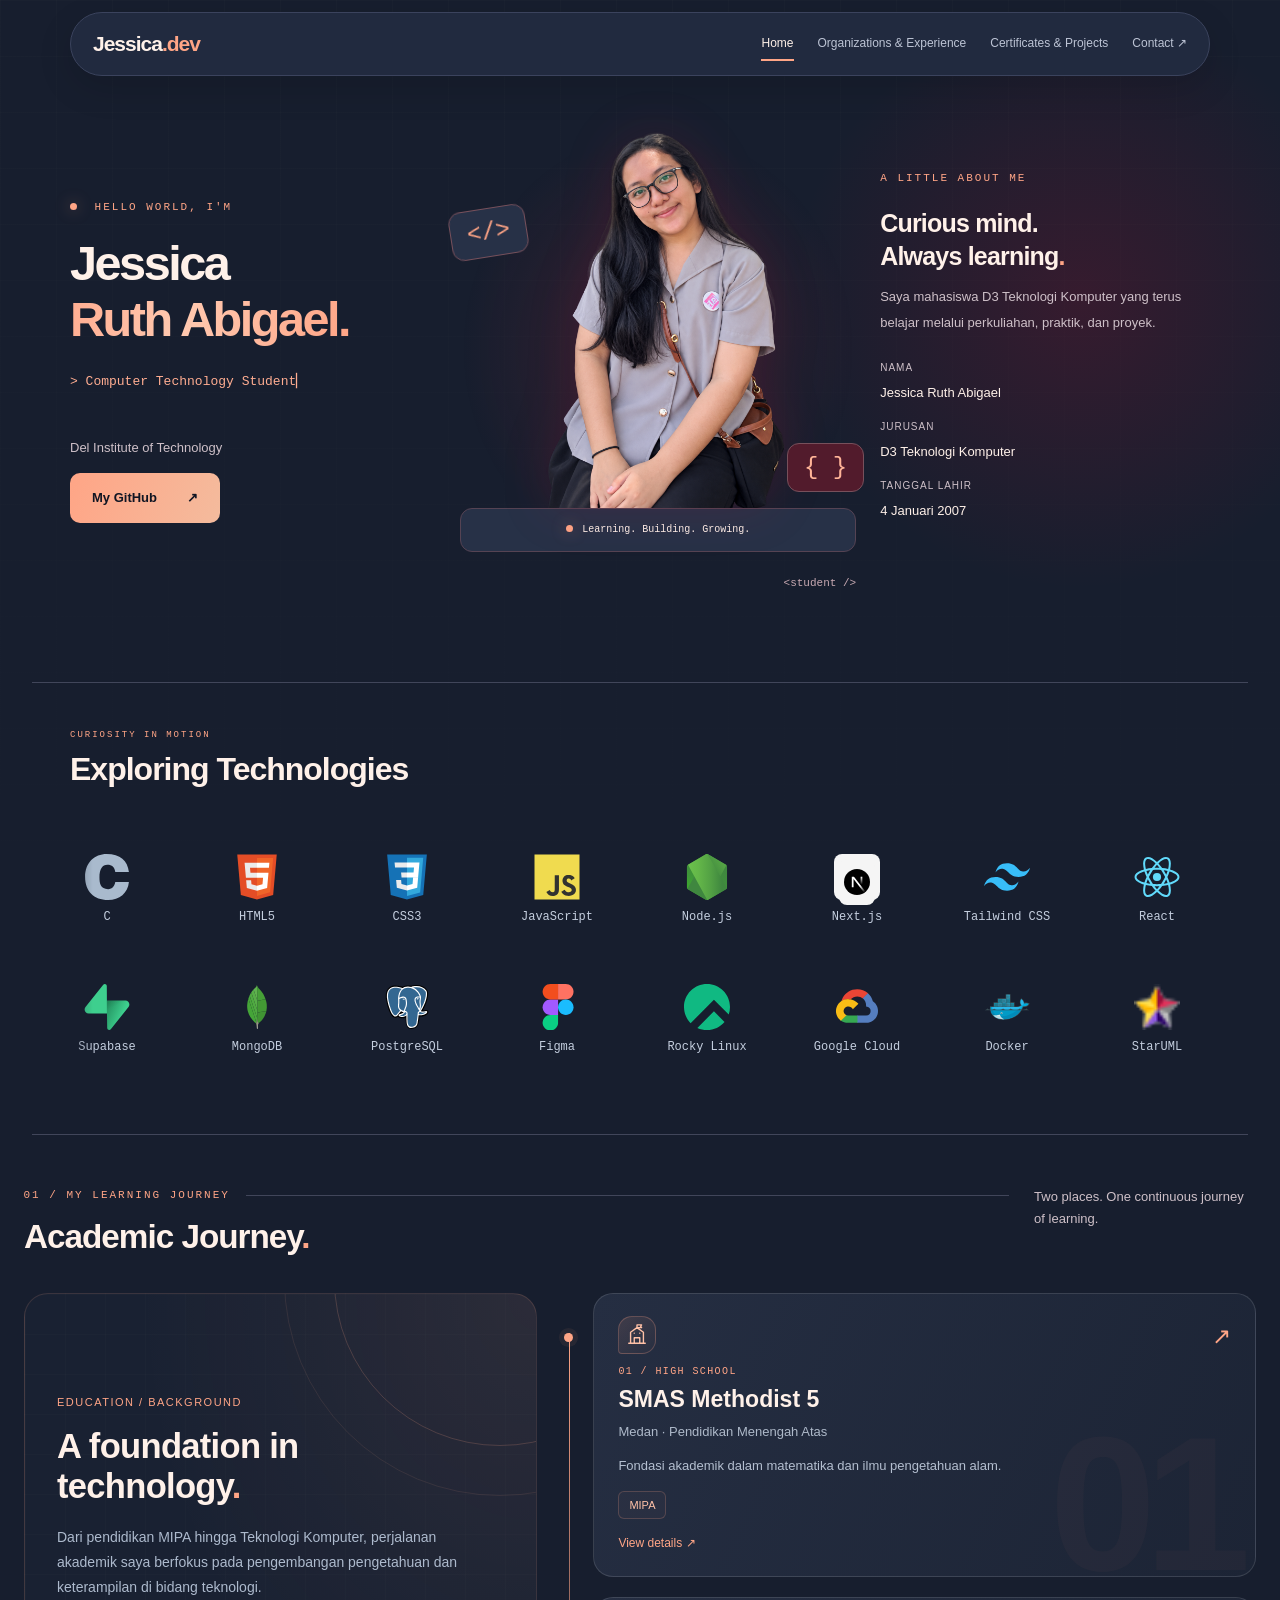
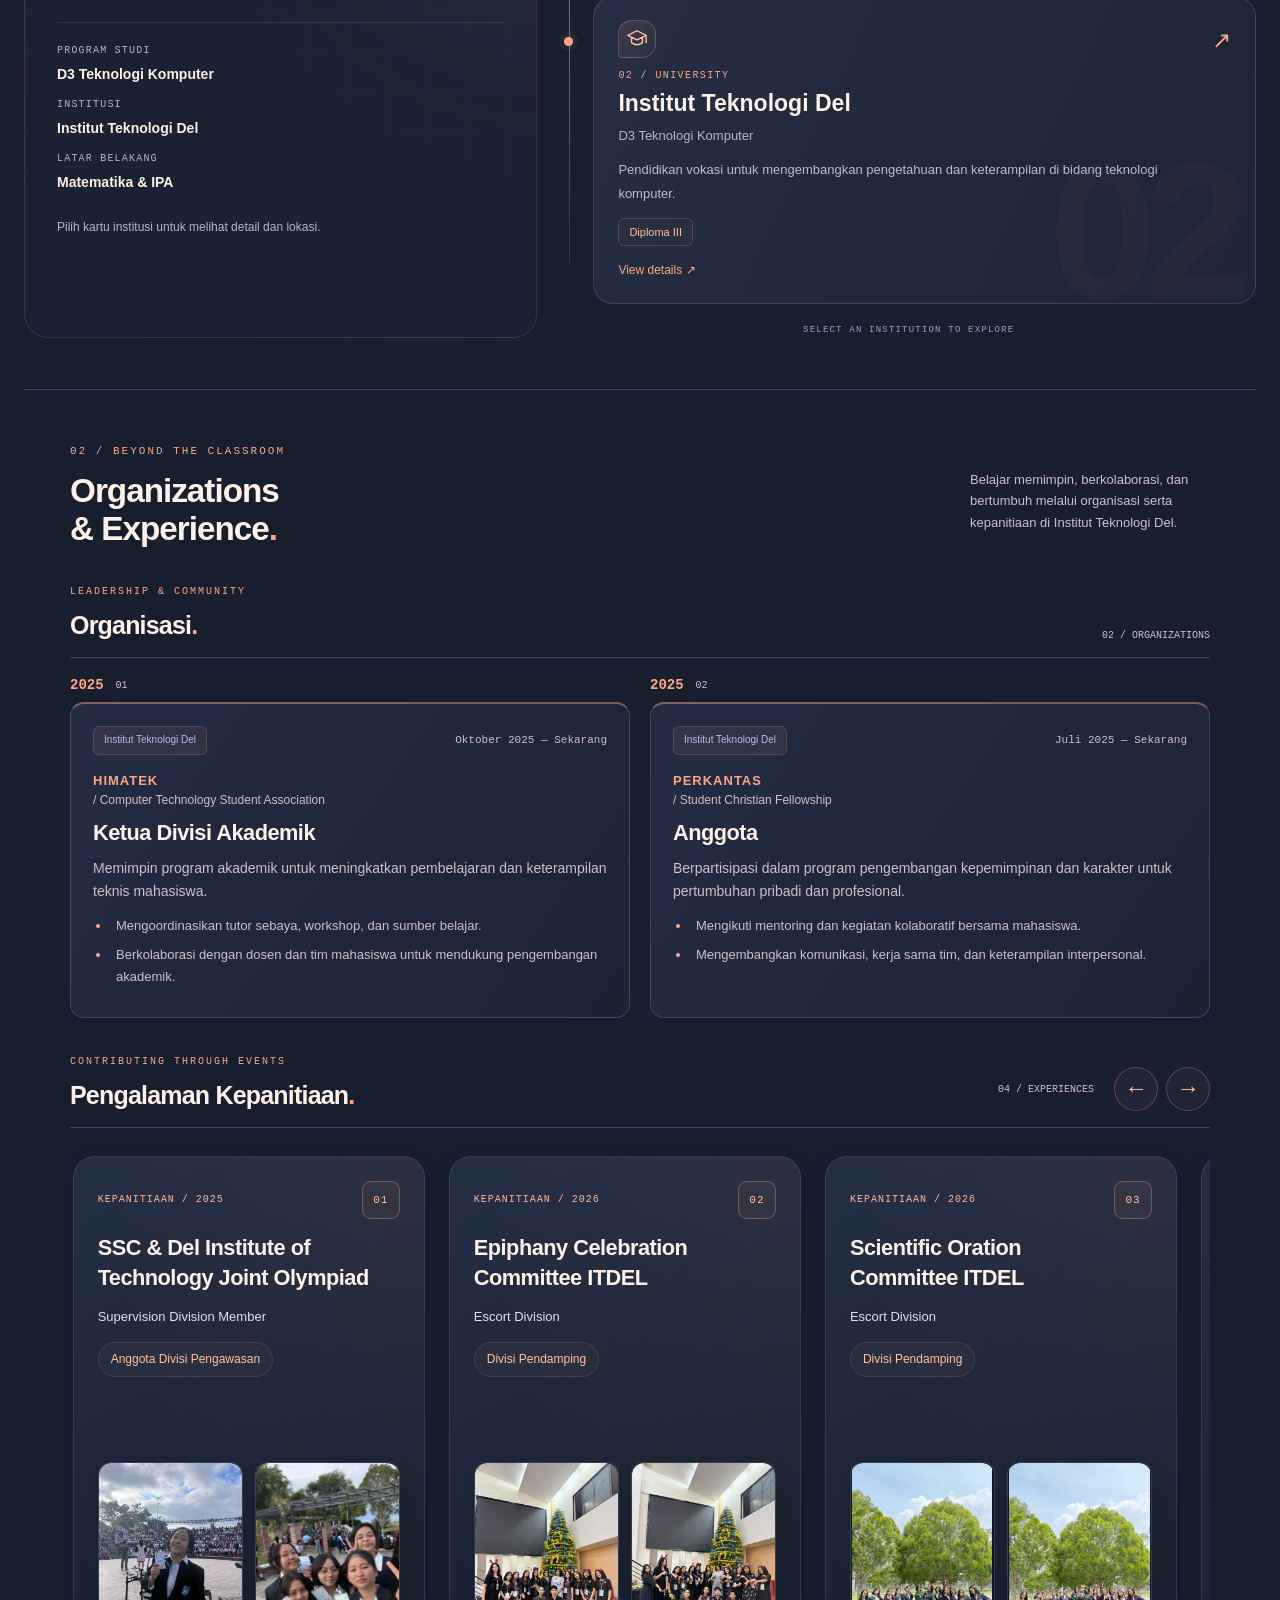
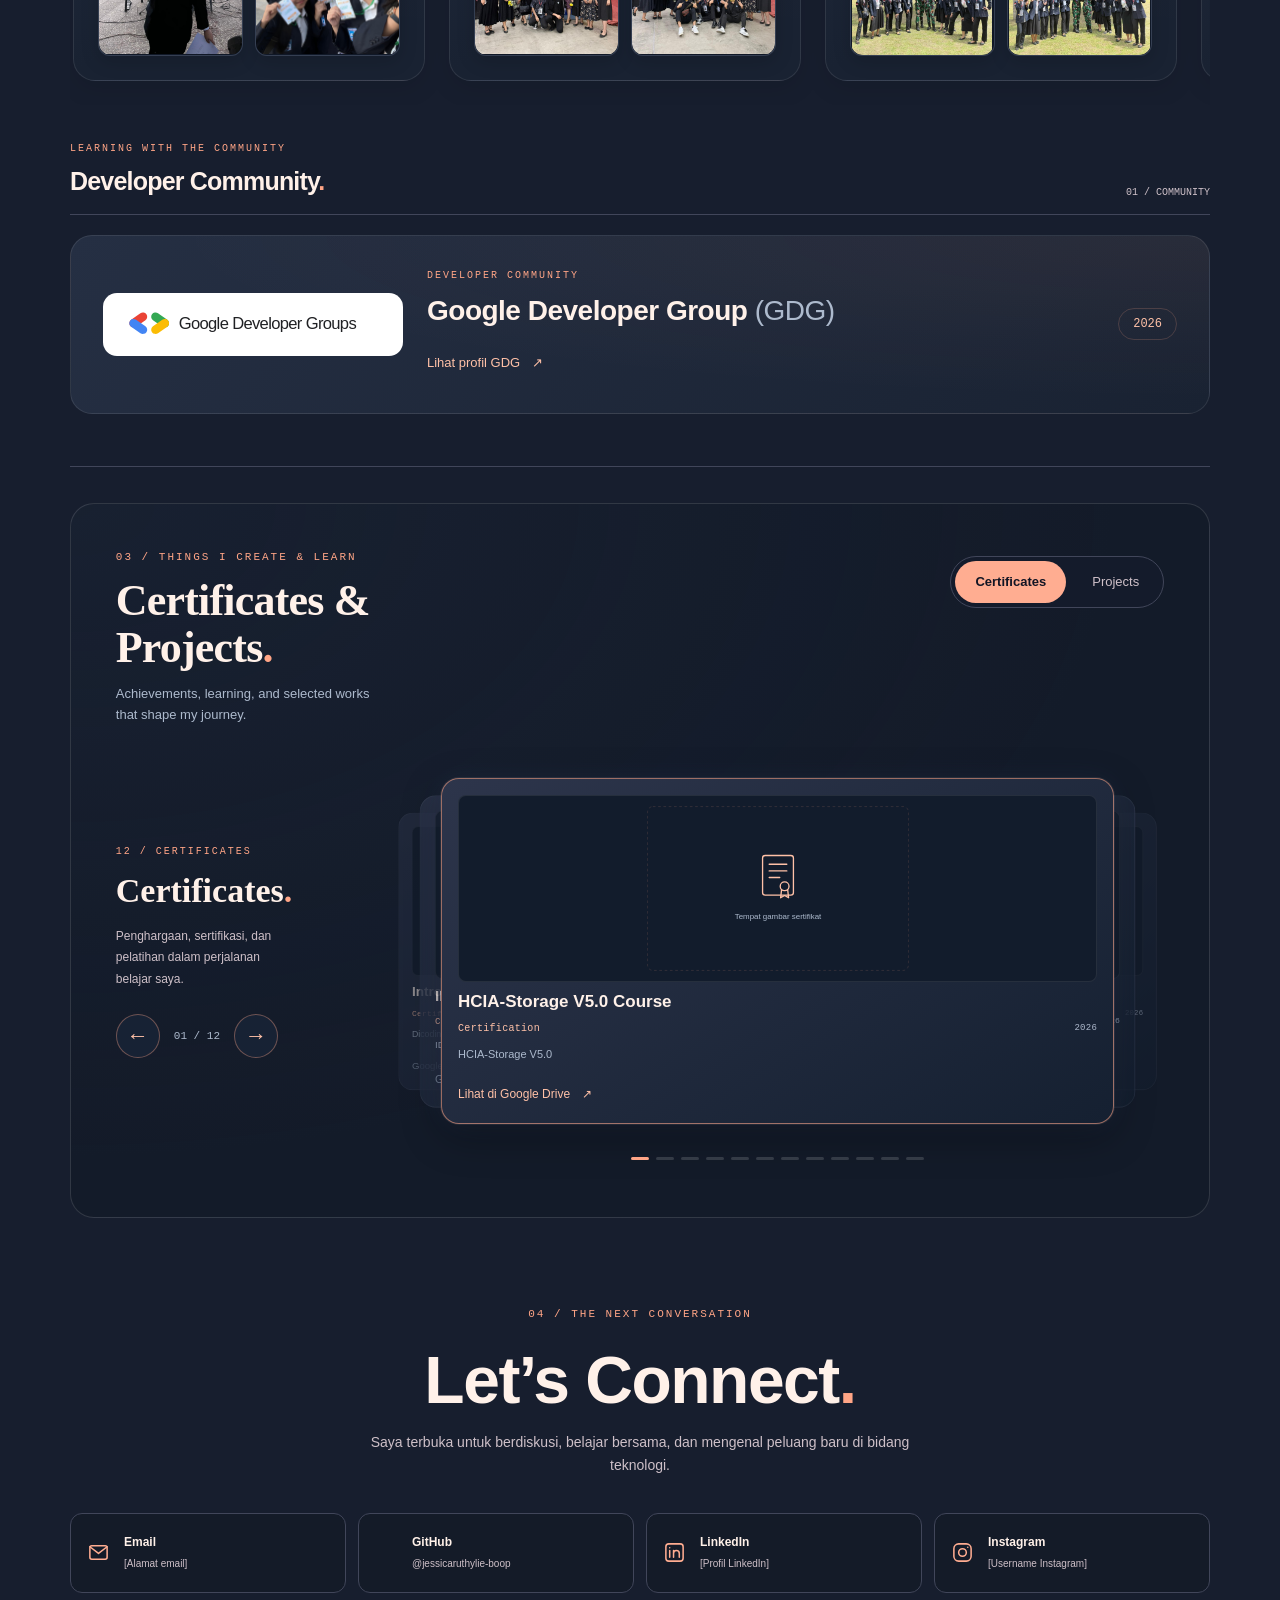
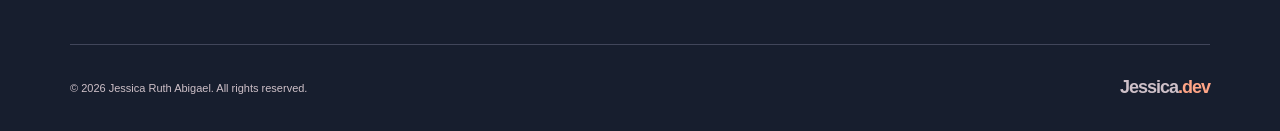
==== portofolio-jessicaruth/jessica-dark/index.html @ d3af8ed9 "ds" ====
<!doctype html>
<html lang="id">
  <head>
    <meta charset="UTF-8" />
    <meta name="viewport" content="width=device-width,initial-scale=1" />
    <meta
      name="description"
      content="Portofolio Jessica Ruth Abigael — mahasiswa D3 Teknologi Komputer."
    />
    <title>Jessica.dev — Personal Portfolio</title>
    <link rel="stylesheet" href="style.css" />
    <link rel="stylesheet" href="education-universe.css" />
    <script src="script.js" defer></script>
    <script src="education-universe.js" defer></script>
    <style>
      /* Education side panel layout; other website sections are unchanged. */
      #education .au2-layout {
        display: grid;
        grid-template-columns: minmax(0, 0.85fr) minmax(0, 1.15fr);
        align-items: center;
        gap: clamp(24px, 5vw, 76px);
        min-height: 560px;
      }
      #education .au2-info {
        min-width: 0;
        border-left: 2px solid #ffa58670;
        padding: 25px 0 25px 26px;
        text-align: left;
      }
      #education .au2-info-empty > span,
      #education .au2-info-top > span,
      #education .au2-info-location-label {
        color: #ffa586;
        letter-spacing: 1.5px;
        font-size: 11px;
      }
      #education .au2-info h3 {
        color: #fff1e9;
        font-size: clamp(22px, 2.4vw, 32px);
        line-height: 1.22;
        margin: 17px 0 12px;
      }
      #education .au2-accent {
        color: #ffa586;
      }
      #education .au2-info p {
        color: #adbacd;
        font-size: 13px;
        line-height: 1.8;
      }
      #education .au2-info-top {
        display: flex;
        justify-content: space-between;
        align-items: center;
        gap: 12px;
      }
      #education #au2-info-close {
        background: transparent;
        border: 0;
        color: #fff1e9;
        font-size: 27px;
        cursor: pointer;
      }
      #education #au2-info-stats {
        display: grid;
        grid-template-columns: repeat(3, minmax(0, 1fr));
        gap: 12px;
        margin: 22px 0;
        padding: 16px 0;
        border-block: 1px solid #ffffff25;
      }
      #education .au2-info-stat-label {
        display: block;
        color: #aeb8c9;
        font:
          10px Consolas,
          monospace;
        margin-bottom: 8px;
      }
      #education .au2-info-stat-value {
        display: block;
        color: #fff1e9;
        font-size: 13px;
        overflow-wrap: anywhere;
      }
      #education .au2-info-map {
        height: 185px;
        border-radius: 9px;
        border: 1px solid #ffffff24;
        overflow: hidden;
      }
      #education .au2-info-map iframe {
        display: block;
        width: 100%;
        height: 100%;
        border: 0;
      }
      #education #au2-info-map-link {
        display: inline-block;
        color: #ffa586;
        font-size: 13px;
        margin-top: 12px;
      }
      #education .au2-info-content[hidden],
      #education .au2-info-empty[hidden] {
        display: none !important;
      }
      #education .au2-orbit-area {
        min-width: 0;
      }
      #education .au2-ring,
      #education .au2-center {
        pointer-events: none;
      }
      #education .au2-orbiter {
        z-index: 5;
      }
      #education .au2-choice {
        cursor: pointer;
        position: relative;
        z-index: 6;
        pointer-events: auto;
      }
      #education .au2-choice:focus-visible {
        outline: 2px solid #ffa586;
        outline-offset: 5px;
      }
      #education .au2-choice[aria-pressed="true"] strong {
        color: #ffa586;
      }
      #education .au2.has-selection .au2-orbiter,
      #education .au2.has-selection .au2-satellite,
      #education .au2.has-selection .au2-choice {
        animation-play-state: paused !important;
      }
      @media (max-width: 900px) {
        #education .au2-layout {
          grid-template-columns: 1fr;
          gap: 6px;
        }
        #education .au2-orbit-area {
          order: 1;
        }
        #education .au2-info {
          order: 2;
          margin-top: 14px;
        }
      }
      @media (max-width: 460px) {
        #education #au2-info-stats {
          grid-template-columns: repeat(2, minmax(0, 1fr));
        }
      }
    </style>
  </head>
  <body>
    <a class="skip" href="#main">Lewati navigasi</a>
    <div class="ambient" aria-hidden="true"></div>
    <header class="header">
      <nav class="nav wrap" aria-label="Navigasi utama">
        <a class="brand" href="#home">Jessica<span>.dev</span></a
        ><button
          class="menu-button"
          type="button"
          aria-label="Buka menu"
          aria-controls="nav-menu"
          aria-expanded="false"
        >
          ☰
        </button>
        <div class="nav-menu" id="nav-menu">
          <a href="#home" aria-current="location">Home</a
          ><a href="#experience">Organizations &amp; Experience</a
          ><a href="#projects">Certificates &amp; Projects</a
          ><a href="#contact">Contact <span aria-hidden="true">↗</span></a>
        </div>
      </nav>
    </header>
    <main id="main">
      <section id="home" class="home wrap">
        <div class="hero">
          <div class="hero-copy reveal">
            <p class="eyebrow">
              <span class="status-dot"></span> HELLO WORLD, I'M
            </p>
            <h1>Jessica<br /><span>Ruth Abigael.</span></h1>
            <p class="role">
              <span aria-hidden="true">&gt; </span
              ><span id="typed">Computer Technology Student</span
              ><span class="caret" aria-hidden="true">▏</span>
            </p>
            <p class="intro">Del Institute of Technology</p>
            <a
              class="primary-button"
              href="https://github.com/jessicaruthylie-boop"
              target="_blank"
              rel="noopener noreferrer"
              >My GitHub <span aria-hidden="true">↗</span></a
            >
          </div>
          <div class="portrait-stage reveal">
            <span class="code-float code-a" aria-hidden="true">&lt;/&gt;</span
            ><span class="code-float code-b" aria-hidden="true">{ }</span>
            <div class="portrait-frame">
              <div class="portrait-inner">
                <div class="photo-fallback" id="photo-fallback" hidden>
                  <span class="photo-initial">J<span>.</span></span
                  ><span class="mono">YOUR PHOTO HERE</span>
                </div>
                <!-- Simpan foto-jessica.png di folder yang sama; foto tanpa latar disarankan. --><img
                  id="profile-photo"
                  src="foto-jessica.png"
                  alt="Foto Jessica Ruth Abigael"
                />
              </div>
              <div class="portrait-caption">
                <span class="status-dot"></span
                ><span>Learning. Building. Growing.</span>
              </div>
            </div>
            <span class="coordinate mono" aria-hidden="true"
              >&lt;student /&gt;</span
            >
          </div>
          <div class="about-copy reveal">
            <p class="eyebrow">A LITTLE ABOUT ME</p>
            <h2>Curious mind.<br />Always learning<span>.</span></h2>
            <p class="intro">
              Saya mahasiswa D3 Teknologi Komputer yang terus belajar melalui
              perkuliahan, praktik, dan proyek.
            </p>
            <!-- EDIT BIODATA DI SINI -->
            <dl class="bio">
              <div>
                <dt>Nama</dt>
                <dd>Jessica Ruth Abigael</dd>
              </div>
              <div>
                <dt>Jurusan</dt>
                <dd>D3 Teknologi Komputer</dd>
              </div>
              <div>
                <dt>Tanggal lahir</dt>
                <dd>4 Januari 2007</dd>
              </div>
            </dl>
          </div>
        </div>
        <section class="technologies reveal" aria-labelledby="tech-title">
          <div class="small-heading">
            <div>
              <p class="eyebrow">CURIOSITY IN MOTION</p>
              <h2 id="tech-title">Exploring Technologies</h2>
            </div>
          </div>
          <div class="marquee-pair">
            <div
              class="marquee"
              tabindex="0"
              aria-label="Teknologi yang dieksplorasi, baris 1"
            >
              <div class="marquee-track">
                <ul class="tech-list">
                  <li>
                    <span class="tech-icon tech-icon-c"
                      ><img
                        src="assets/icons/c.svg"
                        alt=""
                        width="44"
                        height="44"
                        loading="lazy" /></span
                    ><span>C</span>
                  </li>
                  <li>
                    <span class="tech-icon tech-icon-html5"
                      ><img
                        src="assets/icons/html5.svg"
                        alt=""
                        width="44"
                        height="44"
                        loading="lazy" /></span
                    ><span>HTML5</span>
                  </li>
                  <li>
                    <span class="tech-icon tech-icon-css3"
                      ><img
                        src="assets/icons/css3.svg"
                        alt=""
                        width="44"
                        height="44"
                        loading="lazy" /></span
                    ><span>CSS3</span>
                  </li>
                  <li>
                    <span class="tech-icon tech-icon-javascript"
                      ><img
                        src="assets/icons/javascript.svg"
                        alt=""
                        width="44"
                        height="44"
                        loading="lazy" /></span
                    ><span>JavaScript</span>
                  </li>
                  <li>
                    <span class="tech-icon tech-icon-nodejs"
                      ><img
                        src="assets/icons/nodejs.svg"
                        alt=""
                        width="44"
                        height="44"
                        loading="lazy" /></span
                    ><span>Node.js</span>
                  </li>
                  <li>
                    <span class="tech-icon tech-icon-nextjs"
                      ><img
                        src="assets/icons/nextjs.svg"
                        alt=""
                        width="44"
                        height="44"
                        loading="lazy" /></span
                    ><span>Next.js</span>
                  </li>
                  <li>
                    <span class="tech-icon tech-icon-tailwindcss"
                      ><img
                        src="assets/icons/tailwindcss.svg"
                        alt=""
                        width="44"
                        height="44"
                        loading="lazy" /></span
                    ><span>Tailwind CSS</span>
                  </li>
                  <li>
                    <span class="tech-icon tech-icon-react"
                      ><img
                        src="assets/icons/react.svg"
                        alt=""
                        width="44"
                        height="44"
                        loading="lazy" /></span
                    ><span>React</span>
                  </li>
                  <li>
                    <span class="tech-icon tech-icon-laravel"
                      ><img
                        src="assets/icons/laravel.svg"
                        alt=""
                        width="44"
                        height="44"
                        loading="lazy" /></span
                    ><span>Laravel</span>
                  </li>
                  <li>
                    <span class="tech-icon tech-icon-php"
                      ><img
                        src="assets/icons/php.svg"
                        alt=""
                        width="44"
                        height="44"
                        loading="lazy" /></span
                    ><span>PHP</span>
                  </li>
                  <li>
                    <span class="tech-icon tech-icon-go"
                      ><img
                        src="assets/icons/go.svg"
                        alt=""
                        width="44"
                        height="44"
                        loading="lazy" /></span
                    ><span>Go (Golang)</span>
                  </li>
                  <li>
                    <span class="tech-icon tech-icon-mysql"
                      ><img
                        src="assets/icons/mysql.svg"
                        alt=""
                        width="44"
                        height="44"
                        loading="lazy" /></span
                    ><span>MySQL</span>
                  </li>
                  <li>
                    <span class="tech-icon tech-icon-jupyter"
                      ><img
                        src="assets/icons/jupyter.svg"
                        alt=""
                        width="44"
                        height="44"
                        loading="lazy" /></span
                    ><span>Jupyter</span>
                  </li>
                </ul>
              </div>
            </div>
            <div
              class="marquee marquee-reverse"
              tabindex="0"
              aria-label="Teknologi yang dieksplorasi, baris 2"
            >
              <div class="marquee-track">
                <ul class="tech-list">
                  <li>
                    <span class="tech-icon tech-icon-supabase"
                      ><img
                        src="assets/icons/supabase.svg"
                        alt=""
                        width="44"
                        height="44"
                        loading="lazy" /></span
                    ><span>Supabase</span>
                  </li>
                  <li>
                    <span class="tech-icon tech-icon-mongodb"
                      ><img
                        src="assets/icons/mongodb.svg"
                        alt=""
                        width="44"
                        height="44"
                        loading="lazy" /></span
                    ><span>MongoDB</span>
                  </li>
                  <li>
                    <span class="tech-icon tech-icon-postgresql"
                      ><img
                        src="assets/icons/postgresql.svg"
                        alt=""
                        width="44"
                        height="44"
                        loading="lazy" /></span
                    ><span>PostgreSQL</span>
                  </li>
                  <li>
                    <span class="tech-icon tech-icon-figma"
                      ><img
                        src="assets/icons/figma.svg"
                        alt=""
                        width="44"
                        height="44"
                        loading="lazy" /></span
                    ><span>Figma</span>
                  </li>
                  <li>
                    <span class="tech-icon tech-icon-rockylinux"
                      ><img
                        src="assets/icons/rockylinux.svg"
                        alt=""
                        width="44"
                        height="44"
                        loading="lazy" /></span
                    ><span>Rocky Linux</span>
                  </li>
                  <li>
                    <span class="tech-icon tech-icon-googlecloud"
                      ><img
                        src="assets/icons/googlecloud.svg"
                        alt=""
                        width="44"
                        height="44"
                        loading="lazy" /></span
                    ><span>Google Cloud</span>
                  </li>
                  <li>
                    <span class="tech-icon tech-icon-docker"
                      ><img
                        src="assets/icons/docker.svg"
                        alt=""
                        width="44"
                        height="44"
                        loading="lazy" /></span
                    ><span>Docker</span>
                  </li>
                  <li>
                    <span class="tech-icon tech-icon-staruml"
                      ><img
                        src="assets/icons/staruml.ico"
                        alt=""
                        width="44"
                        height="44"
                        loading="lazy" /></span
                    ><span>StarUML</span>
                  </li>
                  <li>
                    <span class="tech-icon tech-icon-visualparadigm"
                      ><img
                        src="assets/icons/visualparadigm.ico"
                        alt=""
                        width="44"
                        height="44"
                        loading="lazy" /></span
                    ><span>Visual Paradigm</span>
                  </li>
                  <li>
                    <span class="tech-icon tech-icon-bizagi"
                      ><img
                        src="assets/icons/bizagi.ico"
                        alt=""
                        width="44"
                        height="44"
                        loading="lazy" /></span
                    ><span>Bizagi</span>
                  </li>
                  <li>
                    <span class="tech-icon tech-icon-java"
                      ><img
                        src="assets/icons/java.svg"
                        alt=""
                        width="44"
                        height="44"
                        loading="lazy" /></span
                    ><span>Java</span>
                  </li>
                  <li>
                    <span class="tech-icon tech-icon-python"
                      ><img
                        src="assets/icons/python.svg"
                        alt=""
                        width="44"
                        height="44"
                        loading="lazy" /></span
                    ><span>Python</span>
                  </li>
                </ul>
              </div>
            </div>
          </div>
        </section>
      </section>

      <!-- EDUCATION: full-width academic journey -->
      <section
        id="education"
        class="section education"
        aria-labelledby="education-title"
      >
        <div class="section-heading reveal">
          <div>
            <p class="eyebrow">01 / MY LEARNING JOURNEY</p>
            <h2 id="education-title">Academic Journey<span>.</span></h2>
          </div>
          <p>Two places. One continuous journey of learning.</p>
        </div>

        <div
          class="au2"
          id="academic-universe"
          aria-label="Interactive academic journey"
        >
          <div class="au2-layout">
            <!-- Academic details for the selected institution. -->
            <aside id="au2-info" class="au2-info" aria-live="polite">
              <div class="au2-info-empty">
                <span>EDUCATION / BACKGROUND</span>
                <h3>
                  A foundation in technology<span class="au2-accent">.</span>
                </h3>
                <p>
                  Dari pendidikan MIPA hingga Teknologi Komputer, perjalanan
                  akademik saya berfokus pada pengembangan pengetahuan dan
                  keterampilan di bidang teknologi.
                </p>
                <dl class="au2-overview">
                  <div>
                    <dt>PROGRAM STUDI</dt>
                    <dd>D3 Teknologi Komputer</dd>
                  </div>
                  <div>
                    <dt>INSTITUSI</dt>
                    <dd>Institut Teknologi Del</dd>
                  </div>
                  <div>
                    <dt>LATAR BELAKANG</dt>
                    <dd>Matematika &amp; IPA</dd>
                  </div>
                </dl>
                <p class="au2-overview-hint">
                  Pilih kartu institusi untuk melihat detail dan lokasi.
                </p>
              </div>
              <div class="au2-info-content" hidden>
                <div class="au2-info-top">
                  <span id="au2-info-category"></span>
                  <button
                    id="au2-info-close"
                    type="button"
                    aria-label="Tutup informasi"
                  >
                    &times;
                  </button>
                </div>
                <h3 id="au2-info-name"></h3>
                <p id="au2-info-program"></p>
                <div id="au2-info-stats"></div>
                <p class="au2-info-location-label">INSTITUTION LOCATION</p>
                <div class="au2-info-map">
                  <iframe
                    id="au2-info-map-frame"
                    title="Lokasi institusi"
                    loading="lazy"
                    referrerpolicy="no-referrer-when-downgrade"
                  ></iframe>
                </div>
                <a
                  id="au2-info-map-link"
                  target="_blank"
                  rel="noopener noreferrer"
                  >Lihat Peta di Google Maps ↗</a
                >
              </div>
            </aside>

            <!-- Institution cards open the academic detail panel. -->
            <div class="au2-orbit-area">
              <div class="au2-stage">
                <div class="au2-ring au2-ring-outer" aria-hidden="true"></div>
                <div class="au2-ring au2-ring-inner" aria-hidden="true"></div>
                <div class="au2-center" aria-hidden="true">
                  <span class="au2-symbol">✳</span>
                  <strong>Education</strong>
                  <small>My Journey</small>
                </div>
                <div class="au2-orbiter au2-orbiter-one">
                  <div class="au2-satellite">
                    <button
                      type="button"
                      class="au2-choice"
                      data-au2="methodist"
                      aria-pressed="false"
                    >
                      <span class="au2-card-icon" aria-hidden="true"
                        ><svg
                          viewBox="0 0 24 24"
                          fill="none"
                          stroke="currentColor"
                          stroke-width="1.5"
                          stroke-linecap="round"
                          stroke-linejoin="round"
                        >
                          <path
                            d="M3 21h18M5 21V9l7-5 7 5v12M9 21v-6h6v6M9 10h.01M15 10h.01M12 4V1h5l-1 1.5L17 4h-5"
                          /></svg
                      ></span>
                      <span class="au2-index">01 / HIGH SCHOOL</span>
                      <strong>SMAS Methodist 5</strong>
                      <small>Medan &middot; Pendidikan Menengah Atas</small>
                      <span class="au2-card-description"
                        >Fondasi akademik dalam matematika dan ilmu pengetahuan
                        alam.</span
                      >
                      <span class="au2-card-tag">MIPA</span>
                      <span class="au2-action">View details ↗</span>
                    </button>
                  </div>
                </div>
                <div class="au2-orbiter au2-orbiter-two">
                  <div class="au2-satellite">
                    <button
                      type="button"
                      class="au2-choice"
                      data-au2="del"
                      aria-pressed="false"
                    >
                      <span class="au2-card-icon" aria-hidden="true"
                        ><svg
                          viewBox="0 0 24 24"
                          fill="none"
                          stroke="currentColor"
                          stroke-width="1.5"
                          stroke-linecap="round"
                          stroke-linejoin="round"
                        >
                          <path
                            d="m2 8 10-5 10 5-10 5L2 8ZM6 10v6c4 3 8 3 12 0v-6M22 8v8"
                          /></svg
                      ></span>
                      <span class="au2-index">02 / UNIVERSITY</span>
                      <strong>Institut Teknologi Del</strong>
                      <small>D3 Teknologi Komputer</small>
                      <span class="au2-card-description"
                        >Pendidikan vokasi untuk mengembangkan pengetahuan dan
                        keterampilan di bidang teknologi komputer.</span
                      >
                      <span class="au2-card-tag">Diploma III</span>
                      <span class="au2-action">View details ↗</span>
                    </button>
                  </div>
                </div>
              </div>
              <p class="au2-hint">SELECT AN INSTITUTION TO EXPLORE</p>
            </div>
          </div>
        </div>
      </section>
      <section
        id="experience"
        class="section wrap"
        aria-labelledby="experience-title"
      >
        <div class="section-heading reveal">
          <div>
            <p class="eyebrow">02 / BEYOND THE CLASSROOM</p>
            <h2 id="experience-title">
              Organizations<br />&amp; Experience<span>.</span>
            </h2>
          </div>
          <p>
            Belajar memimpin, berkolaborasi, dan bertumbuh melalui organisasi
            serta kepanitiaan di Institut Teknologi Del.
          </p>
        </div>
        <div class="journey-layout">
          <section
            id="organizations"
            class="journey-section"
            aria-labelledby="organizations-title"
          >
            <div class="journey-section-heading">
              <div>
                <p class="eyebrow">LEADERSHIP &amp; COMMUNITY</p>
                <h3 id="organizations-title">Organisasi<span>.</span></h3>
              </div>
              <span class="journey-count">02 / ORGANIZATIONS</span>
            </div>
            <div class="organization-timeline">
              <article class="journey-card">
                <div class="journey-year">
                  <span>2025</span><small>01</small>
                </div>
                <div class="journey-content">
                  <div class="journey-meta">
                    <span class="badge">Institut Teknologi Del</span
                    ><span class="journey-date">Oktober 2025 — Sekarang</span>
                  </div>
                  <p class="organization-name">
                    HIMATEK
                    <span>/ Computer Technology Student Association</span>
                  </p>
                  <h4>Ketua Divisi Akademik</h4>
                  <p class="journey-description">
                    Memimpin program akademik untuk meningkatkan pembelajaran
                    dan keterampilan teknis mahasiswa.
                  </p>
                  <ul class="journey-responsibilities">
                    <li>
                      Mengoordinasikan tutor sebaya, workshop, dan sumber
                      belajar.
                    </li>
                    <li>
                      Berkolaborasi dengan dosen dan tim mahasiswa untuk
                      mendukung pengembangan akademik.
                    </li>
                  </ul>
                </div>
              </article>
              <article class="journey-card">
                <div class="journey-year">
                  <span>2025</span><small>02</small>
                </div>
                <div class="journey-content">
                  <div class="journey-meta">
                    <span class="badge">Institut Teknologi Del</span
                    ><span class="journey-date">Juli 2025 — Sekarang</span>
                  </div>
                  <p class="organization-name">
                    PERKANTAS <span>/ Student Christian Fellowship</span>
                  </p>
                  <h4>Anggota</h4>
                  <p class="journey-description">
                    Berpartisipasi dalam program pengembangan kepemimpinan dan
                    karakter untuk pertumbuhan pribadi dan profesional.
                  </p>
                  <ul class="journey-responsibilities">
                    <li>
                      Mengikuti mentoring dan kegiatan kolaboratif bersama
                      mahasiswa.
                    </li>
                    <li>
                      Mengembangkan komunikasi, kerja sama tim, dan keterampilan
                      interpersonal.
                    </li>
                  </ul>
                </div>
              </article>
            </div>
          </section>
          <section
            id="committee-experience"
            class="journey-section"
            aria-labelledby="committee-title"
          >
            <div class="journey-section-heading">
              <div>
                <p class="eyebrow">CONTRIBUTING THROUGH EVENTS</p>
                <h3 id="committee-title">
                  Pengalaman Kepanitiaan<span>.</span>
                </h3>
              </div>
              <div class="committee-navigation">
                <span class="journey-count">04 / EXPERIENCES</span>
                <div class="committee-arrows" hidden>
                  <button type="button" data-committee-direction="-1" aria-label="Geser ke pengalaman sebelumnya" aria-controls="committee-track">&#8592;</button>
                  <button type="button" data-committee-direction="1" aria-label="Geser ke pengalaman berikutnya" aria-controls="committee-track">&#8594;</button>
                </div>
              </div>
            </div>
            <div class="experience-board" id="committee-track" tabindex="0" role="region" aria-label="Galeri pengalaman kepanitiaan, geser untuk melihat kegiatan lainnya">
              <article class="experience-tile">
                <div class="experience-topline">
                  <span>KEPANITIAAN / 2025</span
                  ><span aria-hidden="true">01</span>
                </div>
                <h4>SSC &amp; Del Institute of Technology Joint Olympiad</h4>
                <p class="event-name">Supervision Division Member</p>
                <p class="event-role">Anggota Divisi Pengawasan</p>
                <div class="mini-gallery supervision-gallery" aria-label="Dokumentasi SSC dan Del Institute of Technology Joint Olympiad">
                  <a href="assets/supervision/supervision-1.jpg" target="_blank" rel="noopener noreferrer" aria-label="Buka foto dokumentasi Joint Olympiad 1 dalam ukuran penuh">
                    <img src="assets/supervision/supervision-1.jpg" alt="Dokumentasi kegiatan SSC dan Del Institute of Technology Joint Olympiad, foto 1" width="960" height="1280" loading="lazy" />
                  </a>
                  <a href="assets/supervision/supervision-2.jpg" target="_blank" rel="noopener noreferrer" aria-label="Buka foto dokumentasi Joint Olympiad 2 dalam ukuran penuh">
                    <img src="assets/supervision/supervision-2.jpg" alt="Dokumentasi kegiatan SSC dan Del Institute of Technology Joint Olympiad, foto 2" width="2316" height="3088" loading="lazy" />
                  </a>
                </div>
              </article>
              <article class="experience-tile">
                <div class="experience-topline">
                  <span>KEPANITIAAN / 2026</span
                  ><span aria-hidden="true">02</span>
                </div>
                <h4>Epiphany Celebration Committee ITDEL</h4>
                <p class="event-name">Escort Division</p>
                <p class="event-role">Divisi Pendamping</p>
                <div class="mini-gallery epiphany-gallery" aria-label="Dokumentasi Epiphany Celebration Committee ITDEL">
                  <a href="assets/epiphany/epiphany-1.jpg" target="_blank" rel="noopener noreferrer" aria-label="Buka foto Epiphany Celebration 1 dalam ukuran penuh">
                    <img src="assets/epiphany/epiphany-1.jpg" alt="Foto bersama panitia Epiphany Celebration ITDEL, foto 1" width="960" height="1280" loading="lazy" />
                  </a>
                  <a href="assets/epiphany/epiphany-2.jpg" target="_blank" rel="noopener noreferrer" aria-label="Buka foto Epiphany Celebration 2 dalam ukuran penuh">
                    <img src="assets/epiphany/epiphany-2.jpg" alt="Foto bersama panitia Epiphany Celebration ITDEL, foto 2" width="960" height="1280" loading="lazy" />
                  </a>
                </div>
              </article>
              <article class="experience-tile">
                <div class="experience-topline">
                  <span>KEPANITIAAN / 2026</span
                  ><span aria-hidden="true">03</span>
                </div>
                <h4>Scientific Oration Committee ITDEL</h4>
                <p class="event-name">Escort Division</p>
                <p class="event-role">Divisi Pendamping</p>
                <div class="mini-gallery scientific-oration-gallery" aria-label="Dokumentasi Scientific Oration Committee ITDEL">
                  <a href="scientific-oration/scientific-oration-1.jpg" target="_blank" rel="noopener noreferrer" aria-label="Buka foto Scientific Oration 1 dalam ukuran penuh">
                    <img src="scientific-oration/scientific-oration-1.jpg" alt="Foto bersama panitia Scientific Oration ITDEL, foto 1" loading="lazy" />
                  </a>
                  <a href="scientific-oration/scientific-oration-2.jpg" target="_blank" rel="noopener noreferrer" aria-label="Buka foto Scientific Oration 2 dalam ukuran penuh">
                    <img src="scientific-oration/scientific-oration-2.jpg" alt="Foto bersama panitia Scientific Oration ITDEL, foto 2" loading="lazy" />
                  </a>
                </div>
              </article>
              <article class="experience-tile">
                <div class="experience-topline">
                  <span
                    >KEPANITIAAN /
                    <time datetime="2025-09">SEPTEMBER 2025</time></span
                  >
                  <span aria-hidden="true">04</span>
                </div>
                <h4>
                  19th Del Institute of Technology Inauguration, Graduation
                  &amp; Anniversary Celebration
                </h4>
                <p class="event-name">Decoration Committee Member</p>
                <p class="event-role">Anggota Panitia Dekorasi</p>
                <div class="mini-gallery decoration-gallery" aria-label="Dokumentasi kepanitiaan Inauguration, Graduation dan Anniversary ITDEL ke-19">
                  <a href="assets/decoration/decoration-1.jpg" target="_blank" rel="noopener noreferrer" aria-label="Buka foto kepanitiaan dekorasi 1 dalam ukuran penuh">
                    <img src="assets/decoration/decoration-1.jpg" alt="Dokumentasi Jessica sebagai panitia dekorasi perayaan ITDEL ke-19, foto 1" width="960" height="1280" loading="lazy" />
                  </a>
                  <a href="assets/decoration/decoration-2.jpg" target="_blank" rel="noopener noreferrer" aria-label="Buka foto kepanitiaan dekorasi 2 dalam ukuran penuh">
                    <img src="assets/decoration/decoration-2.jpg" alt="Dokumentasi Jessica sebagai panitia dekorasi perayaan ITDEL ke-19, foto 2" width="960" height="1280" loading="lazy" />
                  </a>
                </div>
              </article>
            </div>
          </section>
          <section id="developer-community" class="journey-section" aria-labelledby="community-title">
            <div class="journey-section-heading">
              <div>
                <p class="eyebrow">LEARNING WITH THE COMMUNITY</p>
                <h3 id="community-title">Developer Community<span>.</span></h3>
              </div>
              <span class="journey-count">01 / COMMUNITY</span>
            </div>
            <article class="community-card">
              <a class="community-logo" href="https://gdg.community.dev/u/mm3yek/#/about" target="_blank" rel="noopener noreferrer" aria-label="Lihat profil GDG Jessica (tab baru)">
                <img src="assets/icons/gdg.svg" alt="Google Developer Groups" width="416" height="60" loading="lazy" />
              </a>
              <div class="community-copy">
                <p class="eyebrow">DEVELOPER COMMUNITY</p>
                <h4>Google Developer Group <span>(GDG)</span></h4>
                <a class="community-profile" href="https://gdg.community.dev/u/mm3yek/#/about" target="_blank" rel="noopener noreferrer">Lihat profil GDG <span aria-hidden="true">&#8599;</span></a>
              </div>
              <time class="community-year" datetime="2026">2026</time>
            </article>
          </section>
        </div>
      </section>
      <section id="projects" class="section wrap">
        <div class="portfolio-heading">
        <div class="section-heading reveal">
          <div>
            <p class="eyebrow">03 / THINGS I CREATE &amp; LEARN</p>
            <h2>Certificates &amp;<br />Projects<span>.</span></h2>
            <p class="portfolio-subtitle">Achievements, learning, and selected works that shape my journey.</p>
          </div>
        </div>
        <div class="tabs" id="project-tabs" aria-label="Jenis karya" hidden>
          <button type="button" id="certificates-tab" aria-controls="certificates-panel" aria-selected="true">Certificates</button>
          <button type="button" id="projects-tab" aria-controls="projects-panel" aria-selected="false">Projects</button>
        </div>
        </div>
        <div id="certificates-panel">
          <h3 class="no-js-label">Certificates</h3>
          <div class="certificate-collection-heading">
            <div class="certificate-collection-copy">
              <p class="eyebrow">12 / CERTIFICATES</p>
              <h3>Certificates<span>.</span></h3>
              <p class="work-panel-intro">Penghargaan, sertifikasi, dan pelatihan dalam perjalanan belajar saya.</p>
            </div>
            <div class="certificate-carousel-controls" hidden>
              <button type="button" data-certificate-step="-1" aria-label="Sertifikat sebelumnya" aria-controls="certificate-stack">&#8592;</button>
              <span class="certificate-position" role="status" aria-live="polite" aria-atomic="true">01 / 12</span>
              <button type="button" data-certificate-step="1" aria-label="Sertifikat berikutnya" aria-controls="certificate-stack">&#8594;</button>
            </div>
          </div>
          <div id="certificate-stack" class="certificate-stack" role="region" aria-label="Galeri Certificates" tabindex="0">
            <article class="credential-entry">
              <!-- Ganti src berikut dengan gambar sertifikat HCIA-Storage. -->
              <figure class="credential-image">
                <img src="assets/certificate-upload-placeholder.svg" alt="Tempat gambar sertifikat HCIA-Storage V5.0 Course" width="640" height="420" loading="lazy" />
                <figcaption>Gambar sertifikat belum ditambahkan</figcaption>
              </figure>
              <div class="work-entry-meta"><span>Certification</span><time datetime="2026">2026</time></div>
              <h4>HCIA-Storage V5.0 Course</h4>
              <p>HCIA-Storage V5.0</p>
              <a class="work-drive-link" href="https://drive.google.com/file/d/1Out3J3zmdJUGjdlPlJi_2pnHFvWB-M_V/view?usp=sharing" target="_blank" rel="noopener noreferrer">Lihat di Google Drive <span aria-hidden="true">&#8599;</span></a>
            </article>
            <article class="credential-entry">
              <!-- Ganti src dengan lokasi gambar sertifikat ini, misalnya assets/certificates/nama-sertifikat.jpg. -->
              <figure class="credential-image">
                <img src="assets/del-ai-hackathon-2026.jpg" alt="Certificate of Appreciation Del Artificial Intelligence Hackathon 2026 untuk Jessica Ruth Abigael, Team Lamport" loading="lazy" />
                <figcaption>Del Artificial Intelligence Hackathon 2026 · Jessica Ruth Abigael · Team Lamport</figcaption>
              </figure>
              <div class="work-entry-meta"><span>Certificate of Appreciation</span><time datetime="2026">2026</time></div>
              <h4>Del Artificial Intelligence Hackathon 2026</h4>
              <p>Del Institute of Technology · Team Lamport</p>
            
              <!-- Tambahkan href="URL_GOOGLE_DRIVE" pada tautan di bawah, hapus aria-disabled, lalu ubah teks menjadi "Lihat di Google Drive". -->
              <a class="work-drive-link" href="https://drive.google.com/file/d/1qxlJ43uv626-OJy3a591WnSu0v6ogHb8/view?usp=sharing" target="_blank" rel="noopener noreferrer">Lihat di Google Drive <span aria-hidden="true">&#8599;</span></a>
            </article>
            <article class="credential-entry">
              <!-- Ganti src dengan lokasi gambar sertifikat ini, misalnya assets/certificates/nama-sertifikat.jpg. -->
              <figure class="credential-image">
                <img src="assets/certificate-upload-placeholder.svg" alt="Tempat gambar sertifikat Top 1000 Selected Participants – IndonesiaNEXT 2026" width="640" height="420" loading="lazy" />
                <figcaption>Gambar sertifikat belum ditambahkan</figcaption>
              </figure>
              <div class="work-entry-meta"><span>Certificate of Appreciation</span><time datetime="2026">2026</time></div>
              <h4>Top 1000 Selected Participants – IndonesiaNEXT 2026</h4>
              <p>Telkomsel · AI-Driven Digital Talents</p>
            
              <!-- Tambahkan href="URL_GOOGLE_DRIVE" pada tautan di bawah, hapus aria-disabled, lalu ubah teks menjadi "Lihat di Google Drive". -->
              <a class="work-drive-link" aria-disabled="true" target="_blank" rel="noopener noreferrer">Google Drive · belum ditambahkan <span aria-hidden="true">&#8599;</span></a>
            </article>
            <article class="credential-entry">
              <!-- Ganti src dengan lokasi gambar sertifikat ini, misalnya assets/certificates/nama-sertifikat.jpg. -->
              <figure class="credential-image">
                <img src="assets/certificate-upload-placeholder.svg" alt="Tempat gambar sertifikat IT Festival 2025" width="640" height="420" loading="lazy" />
                <figcaption>Gambar sertifikat belum ditambahkan</figcaption>
              </figure>
              <div class="work-entry-meta"><span>Certificate of Appreciation</span><time datetime="2025">2025</time></div>
              <h4>IT Festival 2025</h4>
              <p>Himavo Micro IT · IPB University</p>
            
              <!-- Tambahkan href="URL_GOOGLE_DRIVE" pada tautan di bawah, hapus aria-disabled, lalu ubah teks menjadi "Lihat di Google Drive". -->
              <a class="work-drive-link" aria-disabled="true" target="_blank" rel="noopener noreferrer">Google Drive · belum ditambahkan <span aria-hidden="true">&#8599;</span></a>
            </article>
            <article class="credential-entry">
              <!-- Ganti src dengan lokasi gambar sertifikat ini, misalnya assets/certificates/nama-sertifikat.jpg. -->
              <figure class="credential-image">
                <img src="assets/certificate-upload-placeholder.svg" alt="Tempat gambar sertifikat GEMASTIK XVIII 2025 – National Competition Participant" width="640" height="420" loading="lazy" />
                <figcaption>Gambar sertifikat belum ditambahkan</figcaption>
              </figure>
              <div class="work-entry-meta"><span>Certificate of Appreciation</span><time datetime="2025">2025</time></div>
              <h4>GEMASTIK XVIII 2025 – National Competition Participant</h4>
              <p>Ministry of Higher Education, Science, and Technology · Telkom University</p>
            
              <!-- Tambahkan href="URL_GOOGLE_DRIVE" pada tautan di bawah, hapus aria-disabled, lalu ubah teks menjadi "Lihat di Google Drive". -->
              <a class="work-drive-link" aria-disabled="true" target="_blank" rel="noopener noreferrer">Google Drive · belum ditambahkan <span aria-hidden="true">&#8599;</span></a>
            </article>
            <article class="credential-entry">
              <!-- Ganti src dengan lokasi gambar sertifikat ini, misalnya assets/certificates/nama-sertifikat.jpg. -->
              <figure class="credential-image">
                <img src="assets/certificate-upload-placeholder.svg" alt="Tempat gambar sertifikat Intro to Software Engineering" width="640" height="420" loading="lazy" />
                <figcaption>Gambar sertifikat belum ditambahkan</figcaption>
              </figure>
              <div class="work-entry-meta"><span>Certification</span><time datetime="2026">2026</time></div>
              <h4>Intro to Software Engineering</h4>
              <p>RevoU</p>
            
              <!-- Tambahkan href="URL_GOOGLE_DRIVE" pada tautan di bawah, hapus aria-disabled, lalu ubah teks menjadi "Lihat di Google Drive". -->
              <a class="work-drive-link" aria-disabled="true" target="_blank" rel="noopener noreferrer">Google Drive · belum ditambahkan <span aria-hidden="true">&#8599;</span></a>
            </article>
            <article class="credential-entry">
              <!-- Ganti src dengan lokasi gambar sertifikat ini, misalnya assets/certificates/nama-sertifikat.jpg. -->
              <figure class="credential-image">
                <img src="assets/certificate-upload-placeholder.svg" alt="Tempat gambar sertifikat AI Fundamentals" width="640" height="420" loading="lazy" />
                <figcaption>Gambar sertifikat belum ditambahkan</figcaption>
              </figure>
              <div class="work-entry-meta"><span>Certification</span><time datetime="2026">2026</time></div>
              <h4>AI Fundamentals</h4>
              <p>Google Coursera</p>
            
              <!-- Tambahkan href="URL_GOOGLE_DRIVE" pada tautan di bawah, hapus aria-disabled, lalu ubah teks menjadi "Lihat di Google Drive". -->
              <a class="work-drive-link" aria-disabled="true" target="_blank" rel="noopener noreferrer">Google Drive · belum ditambahkan <span aria-hidden="true">&#8599;</span></a>
            </article>
            <article class="credential-entry">
              <!-- Ganti src dengan lokasi gambar sertifikat ini, misalnya assets/certificates/nama-sertifikat.jpg. -->
              <figure class="credential-image">
                <img src="assets/certificate-upload-placeholder.svg" alt="Tempat gambar sertifikat Use Generative AI for Software Development" width="640" height="420" loading="lazy" />
                <figcaption>Gambar sertifikat belum ditambahkan</figcaption>
              </figure>
              <div class="work-entry-meta"><span>Certification</span><time datetime="2025">2025</time></div>
              <h4>Use Generative AI for Software Development</h4>
              <p>IBM SkillsBuild</p>
            
              <!-- Tambahkan href="URL_GOOGLE_DRIVE" pada tautan di bawah, hapus aria-disabled, lalu ubah teks menjadi "Lihat di Google Drive". -->
              <a class="work-drive-link" aria-disabled="true" target="_blank" rel="noopener noreferrer">Google Drive · belum ditambahkan <span aria-hidden="true">&#8599;</span></a>
            </article>
            <article class="credential-entry">
              <!-- Ganti src dengan lokasi gambar sertifikat ini, misalnya assets/certificates/nama-sertifikat.jpg. -->
              <figure class="credential-image">
                <img src="assets/certificate-upload-placeholder.svg" alt="Tempat gambar sertifikat Belajar Dasar AI (Artificial Intelligence Fundamentals)" width="640" height="420" loading="lazy" />
                <figcaption>Gambar sertifikat belum ditambahkan</figcaption>
              </figure>
              <div class="work-entry-meta"><span>Certification</span><time datetime="2025">2025</time></div>
              <h4>Belajar Dasar AI (Artificial Intelligence Fundamentals)</h4>
              <p>Dicoding Indonesia</p>
            
              <!-- Tambahkan href="URL_GOOGLE_DRIVE" pada tautan di bawah, hapus aria-disabled, lalu ubah teks menjadi "Lihat di Google Drive". -->
              <a class="work-drive-link" aria-disabled="true" target="_blank" rel="noopener noreferrer">Google Drive · belum ditambahkan <span aria-hidden="true">&#8599;</span></a>
            </article>
            <article class="credential-entry">
              <!-- Ganti src dengan lokasi gambar sertifikat ini, misalnya assets/certificates/nama-sertifikat.jpg. -->
              <figure class="credential-image">
                <img src="assets/certificate-upload-placeholder.svg" alt="Tempat gambar sertifikat Generative AI Fundamentals" width="640" height="420" loading="lazy" />
                <figcaption>Gambar sertifikat belum ditambahkan</figcaption>
              </figure>
              <div class="work-entry-meta"><span>Certification</span><time datetime="2025">2025</time></div>
              <h4>Generative AI Fundamentals</h4>
              <p>Dicoding Indonesia</p>
            
              <!-- Tambahkan href="URL_GOOGLE_DRIVE" pada tautan di bawah, hapus aria-disabled, lalu ubah teks menjadi "Lihat di Google Drive". -->
              <a class="work-drive-link" aria-disabled="true" target="_blank" rel="noopener noreferrer">Google Drive · belum ditambahkan <span aria-hidden="true">&#8599;</span></a>
            </article>
            <article class="credential-entry">
              <!-- Ganti src dengan lokasi gambar sertifikat ini, misalnya assets/certificates/nama-sertifikat.jpg. -->
              <figure class="credential-image">
                <img src="assets/certificate-upload-placeholder.svg" alt="Tempat gambar sertifikat Introduction to Generative AI" width="640" height="420" loading="lazy" />
                <figcaption>Gambar sertifikat belum ditambahkan</figcaption>
              </figure>
              <div class="work-entry-meta"><span>Certification</span><time datetime="2025">2025</time></div>
              <h4>Introduction to Generative AI</h4>
              <p>Dicoding Indonesia</p>
            
              <!-- Tambahkan href="URL_GOOGLE_DRIVE" pada tautan di bawah, hapus aria-disabled, lalu ubah teks menjadi "Lihat di Google Drive". -->
              <a class="work-drive-link" aria-disabled="true" target="_blank" rel="noopener noreferrer">Google Drive · belum ditambahkan <span aria-hidden="true">&#8599;</span></a>
            </article>
            <article class="credential-entry">
              <!-- Ganti src dengan lokasi gambar sertifikat ini, misalnya assets/certificates/nama-sertifikat.jpg. -->
              <figure class="credential-image">
                <img src="assets/certificate-upload-placeholder.svg" alt="Tempat gambar sertifikat IDCamp 2025 Scholarship Recipient – AI Front-End Developer Learning Path" width="640" height="420" loading="lazy" />
                <figcaption>Gambar sertifikat belum ditambahkan</figcaption>
              </figure>
              <div class="work-entry-meta"><span>Courses &amp; Training</span><time datetime="2025">2025</time></div>
              <h4>IDCamp 2025 Scholarship Recipient – AI Front-End Developer Learning Path</h4>
              <p>IDCamp · Dicoding</p>
            
              <!-- Tambahkan href="URL_GOOGLE_DRIVE" pada tautan di bawah, hapus aria-disabled, lalu ubah teks menjadi "Lihat di Google Drive". -->
              <a class="work-drive-link" aria-disabled="true" target="_blank" rel="noopener noreferrer">Google Drive · belum ditambahkan <span aria-hidden="true">&#8599;</span></a>
            </article>
          </div>
        </div>
        <div id="projects-panel">
          <h3 class="no-js-label">Projects</h3>
          <p class="work-panel-intro">09 proyek · 2024–2026</p>
          <div class="work-grid">
            <article class="work-entry">
              <div class="work-entry-meta"><span>PROJECT / 01</span><time datetime="2026">2026</time></div>
              <h3>Distributed E-Learning Platform</h3>
              <p class="work-contribution"><span>Kontribusi</span>System Development &amp; Database Integration</p>
            
              <!-- Tambahkan href="URL_GOOGLE_DRIVE" pada tautan di bawah, hapus aria-disabled, lalu ubah teks menjadi "Lihat di Google Drive". -->
              <a class="work-drive-link" aria-disabled="true" target="_blank" rel="noopener noreferrer">Google Drive · belum ditambahkan <span aria-hidden="true">&#8599;</span></a>
            </article>
            <article class="work-entry">
              <div class="work-entry-meta"><span>PROJECT / 02</span><time datetime="2026">2026</time></div>
              <h3>Network Infrastructure &amp; Server Automation</h3>
              <p class="work-contribution"><span>Kontribusi</span>Network &amp; System Administrator</p>
            
              <!-- Tambahkan href="URL_GOOGLE_DRIVE" pada tautan di bawah, hapus aria-disabled, lalu ubah teks menjadi "Lihat di Google Drive". -->
              <a class="work-drive-link" aria-disabled="true" target="_blank" rel="noopener noreferrer">Google Drive · belum ditambahkan <span aria-hidden="true">&#8599;</span></a>
            </article>
            <article class="work-entry">
              <div class="work-entry-meta"><span>PROJECT / 03</span><time datetime="2026">2026</time></div>
              <h3>UNO Mini – Linux Console Game</h3>
              <p class="work-contribution"><span>Kontribusi</span>C Programmer &amp; Game Developer</p>
            
              <!-- Tambahkan href="URL_GOOGLE_DRIVE" pada tautan di bawah, hapus aria-disabled, lalu ubah teks menjadi "Lihat di Google Drive". -->
              <a class="work-drive-link" aria-disabled="true" target="_blank" rel="noopener noreferrer">Google Drive · belum ditambahkan <span aria-hidden="true">&#8599;</span></a>
            </article>
            <article class="work-entry">
              <div class="work-entry-meta"><span>PROJECT / 04</span><time datetime="2026">2026</time></div>
              <h3>LoRa-Based Vessel Tracking System with Delay Tolerant Networking (DTN)</h3>
              <p class="work-contribution"><span>Kontribusi</span>System Analyst &amp; Software Developer</p>
            
              <!-- Tambahkan href="URL_GOOGLE_DRIVE" pada tautan di bawah, hapus aria-disabled, lalu ubah teks menjadi "Lihat di Google Drive". -->
              <a class="work-drive-link" aria-disabled="true" target="_blank" rel="noopener noreferrer">Google Drive · belum ditambahkan <span aria-hidden="true">&#8599;</span></a>
            </article>
            <article class="work-entry">
              <div class="work-entry-meta"><span>PROJECT / 05</span><time datetime="2026">2026</time></div>
              <h3>Peluang Setara – Inclusive Employment Platform</h3>
              <p class="work-contribution"><span>Kontribusi</span>Front-End Developer – Web Development Project</p>
            
              <!-- Tambahkan href="URL_GOOGLE_DRIVE" pada tautan di bawah, hapus aria-disabled, lalu ubah teks menjadi "Lihat di Google Drive". -->
              <a class="work-drive-link" aria-disabled="true" target="_blank" rel="noopener noreferrer">Google Drive · belum ditambahkan <span aria-hidden="true">&#8599;</span></a>
            </article>
            <article class="work-entry">
              <div class="work-entry-meta"><span>PROJECT / 06</span><time datetime="2025">2025</time></div>
              <h3>Lake Toba Tourism Information System</h3>
              <p class="work-contribution"><span>Kontribusi</span>System Analyst</p>
            
              <!-- Tambahkan href="URL_GOOGLE_DRIVE" pada tautan di bawah, hapus aria-disabled, lalu ubah teks menjadi "Lihat di Google Drive". -->
              <a class="work-drive-link" aria-disabled="true" target="_blank" rel="noopener noreferrer">Google Drive · belum ditambahkan <span aria-hidden="true">&#8599;</span></a>
            </article>
            <article class="work-entry">
              <div class="work-entry-meta"><span>PROJECT / 07</span><time datetime="2025">2025</time></div>
              <h3>Rasa Toba – Digital Culinary Platform</h3>
              <p class="work-contribution"><span>Kontribusi</span>UI/UX Designer</p>
            
              <!-- Tambahkan href="URL_GOOGLE_DRIVE" pada tautan di bawah, hapus aria-disabled, lalu ubah teks menjadi "Lihat di Google Drive". -->
              <a class="work-drive-link" aria-disabled="true" target="_blank" rel="noopener noreferrer">Google Drive · belum ditambahkan <span aria-hidden="true">&#8599;</span></a>
            </article>
            <article class="work-entry">
              <div class="work-entry-meta"><span>PROJECT / 08</span><time datetime="2025">2025</time></div>
              <h3>Second-Hand Electronics Quality Management System</h3>
              <p class="work-contribution"><span>Kontribusi</span>Full-Stack Developer</p>
            
              <!-- Tambahkan href="URL_GOOGLE_DRIVE" pada tautan di bawah, hapus aria-disabled, lalu ubah teks menjadi "Lihat di Google Drive". -->
              <a class="work-drive-link" aria-disabled="true" target="_blank" rel="noopener noreferrer">Google Drive · belum ditambahkan <span aria-hidden="true">&#8599;</span></a>
            </article>
            <article class="work-entry">
              <div class="work-entry-meta"><span>PROJECT / 09</span><time datetime="2024">2024</time></div>
              <h3>Inventory Management System</h3>
              <p class="work-contribution"><span>Kontribusi</span>C Programming</p>
            
              <!-- Tambahkan href="URL_GOOGLE_DRIVE" pada tautan di bawah, hapus aria-disabled, lalu ubah teks menjadi "Lihat di Google Drive". -->
              <a class="work-drive-link" aria-disabled="true" target="_blank" rel="noopener noreferrer">Google Drive · belum ditambahkan <span aria-hidden="true">&#8599;</span></a>
            </article>
          </div>
        </div>
      </section>
      <section id="contact" class="section wrap contact reveal">
        <p class="eyebrow">04 / THE NEXT CONVERSATION</p>
        <h2>Let’s Connect<span>.</span></h2>
        <p>
          Saya terbuka untuk berdiskusi, belajar bersama, dan mengenal peluang
          baru di bidang teknologi.
        </p>
        <div class="contacts">
          <div class="contact-item" data-contact="email">
            <svg viewBox="0 0 24 24" aria-hidden="true">
              <rect x="3" y="5" width="18" height="14" rx="2" />
              <path d="m3 6 9 7 9-7" />
            </svg>
            <div><strong>Email</strong><span>[Alamat email]</span></div>
          </div>
          <div class="contact-item" data-contact="github">
            <svg viewBox="0 0 24 24" aria-hidden="true">
              <pathb
                d="M9 19c-4 1-4-2-6-2m14 5v-4c0-1-.4-2-1-2.5 3-.4 6-1.5 6-6.5 0-1.5-.5-3-1.5-4 .2-1 .2-2-.2-3 0 0-1.3-.3-4.3 1.5a15 15 0 0 0-8 0C5 1.7 3.7 2 3.7 2c-.4 1-.4 2-.2 3C2.5 6 2 7.5 2 9c0 5 3 6.1 6 6.5-.6.5-1 1.5-1 2.5v4"
              />
            </svg>
            <div><strong>GitHub</strong><span>[Username GitHub]</span></div>
          </div>
          <div class="contact-item" data-contact="linkedin">
            <svg viewBox="0 0 24 24" aria-hidden="true">
              <rect x="3" y="3" width="18" height="18" rx="3" />
              <path d="M7 10v7m0-10v.1M11 17v-7m0 3c0-4 6-4 6 0v4" />
            </svg>
            <div><strong>LinkedIn</strong><span>[Profil LinkedIn]</span></div>
          </div>
          <div class="contact-item" data-contact="instagram">
            <svg viewBox="0 0 24 24" aria-hidden="true">
              <rect x="3" y="3" width="18" height="18" rx="5" />
              <circle cx="12" cy="12" r="4" />
              <path d="M17.5 6.5h.01" />
            </svg>
            <div>
              <strong>Instagram</strong><span>[Username Instagram]</span>
            </div>
          </div>
        </div>
      </section>
    </main>
    <footer class="wrap">
      <span
        >© <span id="year">2026</span> Jessica Ruth Abigael. All rights
        reserved.</span
      ><a href="#home" class="brand">Jessica<span>.dev</span></a>
    </footer>
    <a class="back-top" href="#home" aria-label="Kembali ke atas" hidden>↑</a>
</body>
</html>
---- portofolio-jessicaruth/jessica-dark/style.css ----
/* Warna utama dan jarak dapat diubah di sini. */
:root {
  color-scheme: dark;
  --bg: #171e2e;
  --panel: #232c41;
  --text: #fff1e9;
  --muted: #cec0c8;
  --cyan: #ffa586;
  --purple: #ffad91;
  --line: #41465a;
  --radius: 22px;
}
* {
  box-sizing: border-box;
}
html {
  scroll-behavior: smooth;
  scroll-padding-top: 120px;
}
body {
  margin: 0;
  background: var(--bg);
  color: var(--text);
  font:
    16px/1.65 "Segoe UI",
    Arial,
    sans-serif;
  overflow-x: clip;
}
body:has(dialog[open]) {
  overflow: hidden;
}
button,
a {
  -webkit-tap-highlight-color: transparent;
}
button {
  font: inherit;
  cursor: pointer;
}
a {
  color: inherit;
  text-decoration: none;
}
button:disabled {
  cursor: default;
}
img {
  max-width: 100%;
  display: block;
}
[hidden] {
  display: none !important;
}
h1,
h2,
h3,
p {
  margin-top: 0;
}
h1,
h2,
h3 {
  line-height: 1.15;
}
a:focus-visible,
button:focus-visible,
[tabindex]:focus-visible {
  outline: 3px solid var(--cyan);
  outline-offset: 6px;
}
.wrap {
  width: min(1140px, calc(100% - 64px));
  margin-inline: auto;
}
.mono,
.eyebrow,
.role {
  font-family: Consolas, "Courier New", monospace;
}
.ambient {
  position: absolute;
  inset: 0 0 auto;
  height: 900px;
  z-index: -1;
  overflow: hidden;
  background:
    linear-gradient(#171e2e00, #171e2e),
    linear-gradient(#ffffff03 1px, transparent 1px),
    linear-gradient(90deg, #ffffff03 1px, transparent 1px);
  background-size:
    auto,
    56px 56px,
    56px 56px;
}
.ambient:after {
  content: "";
  position: absolute;
  width: 600px;
  height: 600px;
  right: -100px;
  top: 0;
  background: radial-gradient(circle, #a5113038, transparent 68%);
  animation: drift 18s ease-in-out infinite alternate;
}
.skip {
  position: absolute;
  left: 16px;
  top: -100px;
  z-index: 30;
  background: var(--cyan);
  color: var(--bg);
  padding: 12px;
}
.skip:focus {
  top: 12px;
}
.header {
  position: sticky;
  top: 0;
  padding: 22px 0 8px;
  z-index: 20;
}
.nav {
  display: flex;
  align-items: center;
  justify-content: space-between;
  gap: 24px;
  padding: 17px 27px;
  background: #232c41e8;
  border: 1px solid #3b435d;
  border-radius: 50px;
  backdrop-filter: blur(18px);
  box-shadow: 0 12px 35px #0002;
}
.brand {
  font-size: 23px;
  font-weight: 750;
  letter-spacing: -1px;
  white-space: nowrap;
}
.brand span {
  color: var(--cyan);
}
.nav-menu {
  display: flex;
  align-items: center;
  gap: 24px;
}
.nav-menu a {
  font-size: 12px;
  color: #bdc4d5;
  position: relative;
  padding: 9px 0;
}
.nav-menu a:after {
  content: "";
  height: 2px;
  position: absolute;
  bottom: 2px;
  left: 0;
  width: 100%;
  background: var(--cyan);
  transform: scaleX(0);
  transition: transform 0.25s;
}
.nav-menu a:hover,
.nav-menu a[aria-current] {
  color: var(--text);
}
.nav-menu a:hover:after,
.nav-menu a[aria-current]:after {
  transform: scaleX(1);
}
.menu-button {
  display: none;
  background: none;
  color: var(--text);
  border: 0;
  font-size: 24px;
  min-width: 44px;
  min-height: 44px;
}
.hero {
  display: grid;
  grid-template-columns: 1.22fr 1fr;
  gap: 80px;
  align-items: center;
  padding: 85px 0 90px;
}
.eyebrow {
  font-size: 11px;
  letter-spacing: 2px;
  color: var(--cyan);
  margin-bottom: 20px;
}
.status-dot {
  display: inline-block;
  width: 7px;
  height: 7px;
  border-radius: 50%;
  background: var(--cyan);
  box-shadow: 0 0 16px #ffa58670;
  margin-right: 9px;
}
.hero h1 {
  font-size: clamp(48px, 6.2vw, 78px);
  letter-spacing: -3.5px;
  margin-bottom: 23px;
  font-weight: 750;
}
.hero h1 > span {
  background: linear-gradient(100deg, var(--purple), #ffc9b0 40%, var(--cyan));
  background-clip: text;
  color: transparent;
}
.role {
  font-size: 16px;
  min-height: 52px;
  color: var(--purple);
  margin-bottom: 16px;
}
.caret {
  animation: blink 1s step-end infinite;
}
.intro {
  color: var(--muted);
  font-size: 14px;
  line-height: 1.95;
  max-width: 540px;
}
.bio {
  margin: 25px 0 30px;
  font-size: 13px;
}
.bio > div {
  display: grid;
  grid-template-columns: 115px 1fr;
  gap: 12px;
  margin: 8px 0;
}
.bio dt {
  color: var(--muted);
}
.bio dd {
  margin: 0;
  overflow-wrap: anywhere;
}
.primary-button {
  display: inline-flex;
  align-items: center;
  gap: 30px;
  background: linear-gradient(110deg, #ffa586, #f4bb9d);
  color: #101523;
  font-size: 13px;
  font-weight: 750;
  border-radius: 10px;
  padding: 14px 22px;
  transition:
    transform 0.25s,
    box-shadow 0.25s;
}
.primary-button:hover {
  transform: translateY(-4px);
  box-shadow: 0 10px 30px #ffa58630;
}
.portrait-stage {
  position: relative;
  padding: 15px;
}
.portrait-frame {
  padding: 1px;
  background: linear-gradient(135deg, #c5304d80, #ffa58680, #b4143010);
  border-radius: 130px 130px 24px 24px;
  animation: float 7s ease-in-out infinite;
  box-shadow: 0 0 90px #b4143022;
}
.portrait-inner {
  height: 390px;
  background: radial-gradient(ellipse at 70% 20%, #521b2c, #121a27 65%);
  border-radius: inherit;
  overflow: hidden;
}
.portrait-inner > img {
  width: 100%;
  height: 100%;
  object-fit: cover;
  object-position: center;
}
.photo-fallback {
  height: 100%;
  display: flex;
  flex-direction: column;
  align-items: center;
  justify-content: center;
  gap: 15px;
}
.photo-initial {
  font-size: 160px;
  line-height: 1;
  color: #ffc0a4;
  font-weight: 750;
  letter-spacing: -15px;
}
.photo-initial span {
  color: var(--cyan);
}
.photo-fallback > .mono {
  font-size: 10px;
  color: #b0a5c8;
  letter-spacing: 3px;
}
.portrait-caption {
  background: #141b2b;
  border-radius: 0 0 24px 24px;
  padding: 18px 12px;
  text-align: center;
  font-size: 11px;
  font-family: Consolas, monospace;
}
.code-float {
  position: absolute;
  padding: 10px 16px;
  background: #182035;
  border: 1px solid #494267;
  border-radius: 12px;
  font:
    24px Consolas,
    monospace;
  color: var(--cyan);
  z-index: 2;
  animation: float 6s ease-in-out infinite;
}
.code-a {
  top: 58px;
  left: -10px;
  transform: rotate(-9deg);
}
.code-b {
  right: -5px;
  bottom: 85px;
  color: var(--purple);
  animation-delay: -3s;
}
.coordinate {
  display: block;
  text-align: right;
  margin-top: 22px;
  font-size: 11px;
  color: var(--muted);
}
.technologies {
  width: min(1600px, calc(100vw - 64px));
  max-width: none;

  margin-left: 50%;
  translate: -50% 0;

  position: relative;
  left: auto;

  padding: 35px 0 30px;
  border-block: 1px solid var(--line);
}
.technologies {
  width: min(1600px, calc(100vw - 64px));
  max-width: none;

  margin-left: 50%;
  translate: -50% 0;

  position: relative;
  left: auto;

  padding: 35px 0 30px;
  border-block: 1px solid var(--line);
}

.technologies .small-heading {
  width: min(1140px, 100%);
  margin-inline: auto;
  padding-inline: 0;
}

.section-heading {
  display: flex;
  justify-content: space-between;
  gap: 25px;
  align-items: center;
}
.small-heading h2 {
  font-size: 22px;
  letter-spacing: -0.5px;
  margin: 0;
}
.small-heading .eyebrow {
  font-size: 9px;
  margin-bottom: 8px;
}
.quiet-button {
  padding: 8px 13px;
  border: 1px solid #434e65;
  border-radius: 8px;
  background: #172032;
  color: var(--text);
  font-size: 12px;
  min-height: 40px;
}
.quiet-button:hover {
  border-color: var(--cyan);
}
.marquee {
  overflow: hidden;
  mask-image: linear-gradient(
    90deg,
    transparent,
    #000 8%,
    #000 92%,
    transparent
  );
  padding: 20px 0;
}
.marquee-track {
  display: flex;
  width: max-content;
  max-width: 100%;
}
.tech-list {
  display: flex;
  justify-content: space-around;
  gap: 0;
  list-style: none;
  padding: 0;
  margin: 0;
  width: 100%;
  flex-wrap: wrap;
}
.tech-list li {
  width: 160px;
  display: flex;
  align-items: center;
  justify-content: center;
  flex-direction: column;
  gap: 10px;
  padding: 18px 15px;
  color: #bbc5d5;
  font:
    12px Consolas,
    monospace;
}
.tech-list img {
  object-fit: contain;
  transition:
    transform 0.3s,
    filter 0.3s;
}
.tech-list li:hover img {
  transform: scale(1.14);
  filter: drop-shadow(0 0 12px #ffad9155);
}
.marquee.is-animated .marquee-track {
  max-width: none;
  animation: marquee 100s linear infinite;
}
.marquee.is-animated .tech-list {
  width: 1140px;
  flex-wrap: nowrap;
  flex-shrink: 0;
  justify-content: space-around;
}
.marquee:hover .marquee-track,
.marquee:focus-within .marquee-track,
.marquee.paused .marquee-track {
  animation-play-state: paused;
}
.section {
  padding-block: 80px;
  border-bottom: 1px solid var(--line);
}
.section-heading {
  margin-bottom: 32px;
}
.section-heading .eyebrow {
  margin-bottom: 12px;
}
h2 {
  font-size: clamp(29px, 4vw, 43px);
  letter-spacing: -1.5px;
  margin-bottom: 12px;
}
h2 > span {
  color: var(--cyan);
}
.section-heading > p {
  color: var(--muted);
  font-size: 13px;
  max-width: 240px;
  margin: 0;
}
.two-grid {
  display: grid;
  grid-template-columns: 1fr 1fr;
  gap: 23px;
}
.card {
  border: 1px solid var(--line);
  border-radius: var(--radius);
  background: linear-gradient(135deg, #171e30, #101621);
  padding: 28px;
  transition:
    transform 0.3s,
    border-color 0.3s,
    box-shadow 0.3s;
  min-width: 0;
}
.card:hover {
  transform: translateY(-5px);
  border-color: #71608f;
  box-shadow: 0 16px 36px #0002;
}
.card-top {
  display: flex;
  justify-content: space-between;
  align-items: center;
  gap: 15px;
}
.card-icon {
  font-size: 25px;
  color: var(--purple);
}
.badge {
  display: inline-block;
  padding: 5px 10px;
  background: #ffa58612;
  border: 1px solid #ffa58630;
  border-radius: 6px;
  color: #c3b8ee;
  font-size: 10px;
}
.period {
  color: var(--cyan) !important;
  font-size: 11px !important;
  margin-top: 28px;
}
.card h3 {
  font-size: 21px;
  letter-spacing: -0.4px;
  margin-bottom: 10px;
  overflow-wrap: anywhere;
}
.card p {
  font-size: 14px;
  color: var(--muted);
}
.card p:last-child {
  margin-bottom: 0;
}
.experience-card {
  display: grid;
  grid-template-columns: 260px 1fr;
  gap: 34px;
  align-items: center;
}
.media-placeholder {
  background: linear-gradient(135deg, #20283e, #121b29);
  border: 1px dashed #45516a;
  min-height: 190px;
  border-radius: 12px;
  display: flex;
  flex-direction: column;
  justify-content: center;
  align-items: center;
  color: #97a3ba;
  gap: 8px;
}
.media-placeholder > span {
  font:
    38px Consolas,
    monospace;
  color: var(--purple);
}
.media-placeholder small {
  font-size: 11px;
}
.experience-card h3 {
  margin-top: 17px;
}
.accent {
  color: var(--cyan) !important;
}
.tabs {
  display: flex;
  gap: 6px;
  padding: 5px;
  background: #141b2b;
  border: 1px solid var(--line);
  border-radius: 11px;
  width: fit-content;
  margin-bottom: 26px;
}
.tabs button {
  border: 0;
  background: none;
  color: var(--muted);
  border-radius: 7px;
  padding: 10px 20px;
  font-size: 13px;
}
.tabs button[aria-selected="true"] {
  background: #ffad91;
  color: #121524;
  font-weight: 700;
}
.project-card {
  display: grid;
  grid-template-columns: 1fr 1fr;
  padding: 0;
  overflow: hidden;
}
.project-art {
  border: 0;
  border-radius: 0;
  min-height: 265px;
}
.project-body {
  padding: 28px;
}
.project-body .eyebrow {
  font-size: 10px;
}
.project-body h3 {
  margin-top: 14px;
}
.certificate-card {
  max-width: 650px;
  padding: 0;
  overflow: hidden;
}
.certificate-preview {
  display: block;
  width: 100%;
  padding: 18px;
  border: 0;
  background: #172032;
  color: var(--muted);
  text-align: left;
}
.certificate-preview img {
  width: 100%;
  height: auto;
  border-radius: 7px;
}
.certificate-preview > span {
  display: block;
  font-size: 12px;
  margin-top: 12px;
  color: var(--cyan);
}
.contact {
  text-align: center;
}
.contact > p:not(.eyebrow) {
  max-width: 570px;
  margin: 0 auto 30px;
  color: var(--muted);
  font-size: 14px;
}
.contact h2 {
  font-size: clamp(44px, 6vw, 66px);
}
.contacts {
  display: grid;
  grid-template-columns: repeat(4, 1fr);
  gap: 12px;
  margin-top: 35px;
}
.contact-item {
  display: flex;
  align-items: center;
  gap: 14px;
  background: #141b28;
  border: 1px solid var(--line);
  padding: 19px 16px;
  border-radius: 12px;
  text-align: left;
  min-width: 0;
}
.contact-item svg {
  width: 23px;
  height: 23px;
  fill: none;
  stroke: var(--purple);
  stroke-width: 1.6;
  stroke-linecap: round;
  stroke-linejoin: round;
  flex-shrink: 0;
}
.contact-item strong,
.contact-item span {
  display: block;
  overflow-wrap: anywhere;
}
.contact-item strong {
  font-size: 12px;
}
.contact-item span {
  font-size: 10px;
  color: var(--muted);
  margin-top: 4px;
}
.contact-item div {
  min-width: 0;
}
footer {
  display: flex;
  justify-content: space-between;
  align-items: center;
  gap: 20px;
  padding-block: 28px;
  font-size: 11px;
  color: var(--muted);
}
footer .brand {
  font-size: 18px;
}
.back-top {
  position: fixed;
  bottom: 24px;
  right: 24px;
  z-index: 15;
  width: 44px;
  height: 44px;
  border: 1px solid #9381c8;
  border-radius: 12px;
  background: #23243e;
  color: var(--cyan);
  display: grid;
  place-items: center;
  font-size: 22px;
}
dialog {
  border: 1px solid #71608f;
  border-radius: 18px;
  background: #141b2b;
  color: var(--text);
  width: min(850px, calc(100% - 32px));
  max-height: 90vh;
  padding: 24px;
}
dialog::backdrop {
  background: #030611d9;
  backdrop-filter: blur(5px);
}
dialog img {
  width: 100%;
  max-height: 65vh;
  object-fit: contain;
}
dialog p {
  color: var(--muted);
  font-size: 13px;
  margin: 15px 0 0;
}
.modal-heading {
  display: flex;
  justify-content: space-between;
  align-items: center;
  gap: 20px;
  margin-bottom: 20px;
}
.modal-heading h2 {
  font-size: 21px;
  margin: 0;
}
.no-js-label {
  margin-top: 30px;
}
.js .no-js-label {
  display: none;
}
.reveal.in-view {
  animation: reveal 0.7s ease both;
}
@keyframes reveal {
  from {
    opacity: 0;
    transform: translateY(22px);
  }
  to {
    opacity: 1;
    transform: translateY(0);
  }
}
@keyframes marquee {
  to {
    transform: translateX(-50%);
  }
}
@keyframes float {
  50% {
    translate: 0 -12px;
  }
}
@keyframes drift {
  to {
    translate: -100px 80px;
  }
}
@keyframes blink {
  50% {
    opacity: 0;
  }
}
@media (min-width: 1300px) {
  .hero {
    padding-top: 95px;
  }
}
@media (max-width: 950px) {
  .nav-menu {
    gap: 16px;
  }
  .nav-menu a {
    font-size: 11px;
  }
  .hero {
    gap: 38px;
  }
  .portrait-inner {
    height: 340px;
  }
  .contacts {
    grid-template-columns: 1fr 1fr;
  }
}
@media (max-width: 760px) {
  .wrap {
    width: calc(100% - 36px);
  }
  .header {
    padding-top: 12px;
  }
  .nav {
    border-radius: 24px;
    flex-wrap: wrap;
    padding: 12px 20px;
    gap: 0;
  }
  .menu-button {
    display: block;
  }
  .nav-menu {
    width: 100%;
    flex-direction: column;
    align-items: stretch;
    padding-top: 12px;
    gap: 4px;
  }
  .js .nav-menu:not(.open) {
    display: none;
  }
  .nav-menu a {
    font-size: 13px;
    padding: 11px 0;
  }
  .hero {
    grid-template-columns: 1fr;
    padding: 48px 0 50px;
    gap: 38px;
  }
  .hero h1 {
    font-size: 58px;
    letter-spacing: -2.7px;
  }
  .role {
    font-size: 14px;
    min-height: 48px;
  }
  .portrait-stage {
    width: min(390px, 100%);
    margin: auto;
  }
  .portrait-inner {
    height: 370px;
  }
  .intro {
    font-size: 14px;
  }
  .section {
    padding-block: 55px;
  }
  .two-grid {
    grid-template-columns: 1fr;
  }
  .section-heading {
    align-items: flex-start;
    flex-direction: column;
    gap: 12px;
  }
  .section-heading > p {
    max-width: none;
  }
  .small-heading h2 {
    font-size: 18px;
  }
  .small-heading {
    gap: 12px;
  }
  .quiet-button {
    font-size: 11px;
  }
  .tech-list li {
    width: 130px;
  }
  .marquee.is-animated .tech-list {
    width: 840px;
  }
  .experience-card,
  .project-card {
    grid-template-columns: 1fr;
  }
  .experience-card {
    gap: 24px;
    padding: 22px;
  }
  .project-art {
    min-height: 200px;
  }
  .bio > div {
    grid-template-columns: 102px 1fr;
  }
  .bio {
    font-size: 12px;
  }
  .contacts {
    gap: 10px;
  }
  .contact-item {
    padding: 16px 12px;
    gap: 9px;
  }
  .contact-item svg {
    width: 20px;
  }
  footer {
    flex-direction: column;
    align-items: flex-start;
  }
  .modal-heading {
    align-items: flex-start;
  }
  .modal-heading h2 {
    font-size: 17px;
  }
  .menu-button {
    order: 2;
  }
  .nav-menu {
    order: 3;
  }
  .brand {
    font-size: 21px;
  }
}
@media (max-width: 380px) {
  .hero h1 {
    font-size: 48px;
  }
  .contacts {
    grid-template-columns: 1fr;
  }
  .portrait-inner {
    height: 310px;
  }
  .small-heading {
    align-items: flex-start;
  }
  .small-heading .eyebrow {
    letter-spacing: 1px;
  }
  .card {
    padding: 22px;
  }
  .project-card,
  .certificate-card {
    padding: 0;
  }
}
@media (prefers-reduced-motion: reduce) {
  html {
    scroll-behavior: auto;
  }
  *,
  *:before,
  *:after {
    animation: none !important;
    transition: none !important;
  }
  .marquee {
    mask-image: none;
  }
  .marquee.is-animated .marquee-track {
    width: 100%;
    max-width: 100%;
    transform: none;
  }
  .marquee.is-animated .tech-list {
    width: 100%;
    flex-wrap: wrap;
  }
  .tech-list[aria-hidden="true"] {
    display: none;
  }
}

/* Home: texte à gauche et à droite, portrait au centre. */
.hero {
  grid-template-columns: 1fr 1.08fr 0.9fr;
  gap: 32px;
  padding-top: 75px;
  align-items: center;
}
.hero h1 {
  font-size: clamp(42px, 4.5vw, 61px);
  letter-spacing: -2.5px;
}
.hero .role {
  font-size: 13px;
  min-height: 48px;
}
.hero .intro {
  font-size: 13px;
}
.about-copy h2 {
  font-size: 27px;
  letter-spacing: -0.8px;
  line-height: 1.3;
}
.about-copy .bio > div {
  display: block;
  margin: 16px 0;
}
.about-copy .bio dt {
  font-size: 10px;
  letter-spacing: 1px;
  text-transform: uppercase;
  margin-bottom: 5px;
}
.about-copy .bio dd {
  font-size: 13px;
}
.portrait-stage {
  padding: 0;
  min-width: 0;
}
.portrait-frame {
  border-radius: 140px 140px 22px 22px;
  background: radial-gradient(ellipse at 50% 52%, #9e26393d, transparent 70%);
  box-shadow: none;
  padding: 0;
}
.portrait-inner {
  height: 460px;
  background: transparent;
  border-radius: 0;
  overflow: visible;
}
.portrait-inner > img {
  object-fit: contain;
  object-position: bottom center;
  filter: drop-shadow(0 0 24px #b4143028);
}
.portrait-caption {
  background: #273147;
  border: 1px solid #554353;
  border-radius: 12px;
  padding: 13px 7px;
  font-size: 10px;
}
.code-a {
  left: -10px;
  top: 80px;
  background: #273147;
  color: #ffa586;
  border-color: #77505b;
}
.code-b {
  right: -8px;
  bottom: 100px;
  background: #521b2c;
  color: #ffb498;
  border-color: #77505b;
}
.coordinate {
  color: #c8a9b2;
}
@media (max-width: 950px) and (min-width: 761px) {
  .hero {
    gap: 18px;
    grid-template-columns: 1fr 1fr 0.9fr;
  }
  .hero h1 {
    font-size: 40px;
  }
  .portrait-inner {
    height: 360px;
  }
  .about-copy h2 {
    font-size: 23px;
  }
  .hero .role {
    font-size: 12px;
  }
  .hero .intro {
    font-size: 12px;
  }
}
@media (max-width: 760px) {
  .hero {
    grid-template-columns: 1fr;
    gap: 35px;
    padding-top: 45px;
  }
  .hero h1 {
    font-size: 55px;
  }
  .hero-copy {
    order: 0;
  }
  .portrait-stage {
    order: 1;
    width: min(350px, 100%);
  }
  .about-copy {
    order: 2;
  }
  .portrait-inner {
    height: 450px;
  }
  .about-copy .bio > div {
    display: grid;
    grid-template-columns: 110px 1fr;
    gap: 10px;
  }
  .hero .role {
    font-size: 14px;
    min-height: 30px;
  }
  .about-copy h2 {
    font-size: 30px;
  }
}
@media (max-width: 380px) {
  .hero h1 {
    font-size: 46px;
  }
  .portrait-inner {
    height: 380px;
  }
}

/* Dua baris logo: atas ke kiri, bawah ke kanan. */
.marquee-pair {
  padding-top: 12px;
}
.marquee-pair .marquee {
  padding: 7px 0;
}
.marquee-reverse.is-animated .marquee-track {
  animation-direction: reverse;
}
.marquee-pair:hover .marquee-track,
.marquee-pair:focus-within .marquee-track {
  animation-play-state: paused;
}

/* 25 teknologi dibagi dalam dua baris dengan lebar sesuai isinya. */
.marquee.is-animated .tech-list {
  width: max-content;
  justify-content: flex-start;
  gap: 0;
  padding: 0;
  margin: 0;
}
.marquee.is-animated .tech-list li {
  width: 150px;
  flex: 0 0 150px;
}
.marquee.is-animated .marquee-track {
  animation-duration: 40s;
}

.tech-list span {
  white-space: nowrap;
  font-size: 12px;
}
@media (max-width: 760px) {
  .marquee.is-animated .tech-list {
    width: max-content;
  }
  .marquee.is-animated .tech-list li {
    width: 130px;
    flex-basis: 130px;
  }
}
@media (prefers-reduced-motion: reduce) {
  .marquee.is-animated .tech-list {
    width: 100%;
    flex-wrap: wrap;
    justify-content: center;
  }
  .marquee.is-animated .tech-list li {
    flex: 0 0 130px;
  }
}

.tech-list img[src$="/github.svg"] {
  background: #f5f5f5;
  border-radius: 8px;
  padding: 5px;
}

.tech-list img[src$="/express.svg"] {
  background: #f5f5f5;
  border-radius: 8px;
  padding: 5px;
}

.tech-list img[src$="/flask.svg"] {
  background: #f5f5f5;
  border-radius: 8px;
  padding: 5px;
}

.tech-list img[src$="/nextjs.svg"] {
  background: #f5f5f5;
  border-radius: 8px;
  padding: 5px;
}

/* Riwayat GitHub dari data kontribusi publik, tersimpan agar dapat dibuka offline. */
.github-history-heading {
  display: flex;
  justify-content: space-between;
  align-items: end;
  gap: 20px;
  margin-bottom: 22px;
}
.github-history-heading h2 {
  font-size: 29px;
  margin: 0;
}
.github-history-heading .eyebrow {
  margin-bottom: 10px;
}
.github-history-heading > a {
  font-size: 12px;
  color: var(--cyan);
}
.contribution-card {
  background: #101722;
  border: 1px solid var(--line);
  border-radius: 18px;
  padding: 26px;
}
.contribution-total {
  font-size: 14px;
  color: var(--muted);
  margin-bottom: 24px;
}
.contribution-total strong {
  color: var(--text);
}
.contribution-scroll {
  overflow-x: auto;
  padding-bottom: 10px;
  scrollbar-color: #45516a #101722;
}
.contribution-calendar {
  min-width: 740px;
  display: grid;
  grid-template-columns: 30px 1fr;
  gap: 8px;
}
.contribution-months {
  grid-column: 2;
  display: grid;
  grid-template-columns: repeat(53, minmax(0, 1fr));
  font:
    11px Consolas,
    monospace;
  color: var(--muted);
  height: 20px;
}
.contribution-grid {
  display: grid;
  grid-template-columns: repeat(53, minmax(0, 1fr));
  grid-template-rows: repeat(7, 12px);
  gap: 4px;
}
.contribution-day {
  border-radius: 2px;
  min-width: 0;
}
.contribution-day:hover {
  outline: 1px solid #e6edf3;
  outline-offset: 1px;
}
.contribution-week {
  display: grid;
  grid-template-rows: repeat(7, 12px);
  gap: 4px;
  font:
    10px Consolas,
    monospace;
  color: var(--muted);
}
.contribution-week span:nth-child(1) {
  grid-row: 2;
}
.contribution-week span:nth-child(2) {
  grid-row: 4;
}
.contribution-week span:nth-child(3) {
  grid-row: 6;
}
.contribution-footer {
  display: flex;
  justify-content: space-between;
  gap: 16px;
  margin-top: 18px;
  color: var(--muted);
  font-size: 11px;
}
.contribution-legend {
  display: flex;
  align-items: center;
  gap: 4px;
}
.contribution-legend i {
  width: 11px;
  height: 11px;
  border-radius: 2px;
}
.contribution-legend span {
  margin: 0 4px;
}
.github-history-note {
  font-size: 11px;
  color: var(--muted);
  margin: 12px 0 0;
}
@media (max-width: 760px) {
  .github-history {
    padding-bottom: 45px;
  }
  .github-history-heading {
    align-items: start;
    flex-direction: column;
    gap: 12px;
  }
  .contribution-card {
    padding: 18px;
  }
  .contribution-footer {
    flex-direction: column;
  }
  .github-history-heading h2 {
    font-size: 26px;
  }
}

.education-card {
  display: flex;
  flex-direction: column;
  min-height: 300px;
}
.education-details {
  list-style: none;
  padding: 0;
  margin: 4px 0 24px;
  color: var(--muted);
  font-size: 14px;
}
.education-details li {
  position: relative;
  padding-left: 18px;
  margin: 8px 0;
}
.education-details li:before {
  content: "•";
  position: absolute;
  left: 0;
  color: var(--cyan);
}
.map-button {
  margin-top: auto;
  display: inline-flex;
  align-items: center;
  justify-content: center;
  gap: 10px;
  width: max-content;
  max-width: 100%;
  padding: 11px 16px;
  border: 1px solid #ffa58655;
  border-radius: 10px;
  color: #101523;
  background: linear-gradient(110deg, #ffa586, #f4bb9d);
  font-size: 12px;
  font-weight: 750;
  transition:
    transform 0.25s,
    box-shadow 0.25s;
}
.map-button:hover {
  transform: translateY(-3px);
  box-shadow: 0 10px 24px #ffa58625;
}
@media (max-width: 760px) {
  .education-card {
    min-height: auto;
  }
  .map-button {
    width: 100%;
  }
}

.tech-icon {
  width: 46px;
  height: 46px;
  display: grid;
  place-items: center;
  flex: 0 0 auto;
}
.tech-icon svg,
.tech-icon img {
  width: 46px;
  height: 46px;
  display: block;
  max-width: 100%;
  max-height: 100%;
  transition:
    transform 0.3s,
    filter 0.3s;
}
.tech-list li:hover .tech-icon svg {
  transform: scale(1.14);
  filter: drop-shadow(0 0 12px #ffad9155);
}
.tech-icon-github,
.tech-icon-express,
.tech-icon-flask,
.tech-icon-nextjs {
  background: #f5f5f5;
  border-radius: 8px;
  padding: 5px;
}
.tech-icon-github svg,
.tech-icon-express svg,
.tech-icon-flask svg,
.tech-icon-nextjs svg {
  width: 36px;
  height: 36px;
}
.journey-layout {
  display: grid;
  gap: 32px;
}

.journey-tabs {
  display: flex;
  gap: 10px;
  flex-wrap: wrap;
}

.journey-tabs span {
  padding: 9px 14px;
  border: 1px solid var(--line);
  border-radius: 999px;
  color: var(--cyan);
  font-size: 12px;
  font-weight: 700;
  background: #141b28;
}

.journey-section {
  display: grid;
  gap: 18px;
}

.journey-card {
  display: grid;
  grid-template-columns: 120px 1fr;
  gap: 22px;
  padding: 26px;
  border: 1px solid var(--line);
  border-radius: var(--radius);
  background: linear-gradient(135deg, #171e30, #101621);
}

.journey-year {
  font:
    700 32px Consolas,
    monospace;
  color: var(--cyan);
  line-height: 1;
}

.journey-content h3,
.experience-tile h3 {
  margin: 12px 0 8px;
}

.journey-list {
  display: grid;
  gap: 14px;
  margin-top: 18px;
}

.journey-list div {
  padding-left: 16px;
  border-left: 2px solid #ffa58655;
}

.journey-list p,
.journey-content p,
.experience-tile p {
  color: var(--muted);
  font-size: 14px;
  margin-bottom: 0;
}

.mini-gallery {
  display: grid;
  grid-template-columns: 1fr 1fr;
  gap: 10px;
  margin-top: 18px;
}

.mini-gallery div {
  min-height: 120px;
  display: grid;
  place-items: center;
  border: 1px dashed #45516a;
  border-radius: 12px;
  background: linear-gradient(135deg, #20283e, #121b29);
  color: #97a3ba;
  font-size: 12px;
}

.experience-board {
  display: grid;
  grid-template-columns: repeat(2, 1fr);
  gap: 18px;
}

.experience-tile {
  padding: 24px;
  border: 1px solid var(--line);
  border-radius: var(--radius);
  background: linear-gradient(135deg, #171e30, #101621);
}

.experience-tile span {
  color: var(--cyan);
  font:
    11px Consolas,
    monospace;
}

@media (max-width: 760px) {
  .journey-card {
    grid-template-columns: 1fr;
  }

  .experience-board {
    grid-template-columns: 1fr;
  }

  .mini-gallery {
    grid-template-columns: 1fr;
  }
}

/* =========================================
   JESSICA.DEV - NEON TECH SHOWCASE
   ========================================= */

/* Section heading */
.technologies {
  padding-top: 45px;
  padding-bottom: 50px;
  isolation: isolate;
}

.technologies .small-heading {
  margin-bottom: 24px;
}

.technologies .small-heading h2 {
  font-size: clamp(24px, 2.5vw, 34px);
  letter-spacing: -1px;
  color: #fff1e9;
}

/* Marquee */
.technologies .marquee {
  width: 100%;
  overflow: hidden;
  padding: 12px 0;
  mask-image: linear-gradient(
    to right,
    transparent 0%,
    black 5%,
    black 95%,
    transparent 100%
  );
}

/* Technology cards */

/* Neon glow on hover */
.technologies .tech-list li:hover {
  background: linear-gradient(145deg, #30283d, #1d2538);

  border-color: #ffa586;

  box-shadow:
    0 0 12px #ffa58655,
    0 0 28px #ffa58630,
    inset 0 0 12px #ffa58615;

  transform: translateY(-5px);
  z-index: 5;
}

/* Logo glow */
.technologies .tech-icon svg,
.technologies .tech-icon img {
  transition:
    transform 0.3s ease,
    filter 0.3s ease;
}

.technologies .tech-list li:hover .tech-icon svg,
.technologies .tech-list li:hover .tech-icon img {
  transform: scale(1.15);
  filter: drop-shadow(0 0 10px #ffa58690);
}

/* Text neon */
.technologies .tech-list li > span:last-child {
  font-size: 12px;
  color: #c4cede;
  transition:
    color 0.3s ease,
    text-shadow 0.3s ease;
}

.technologies .tech-list li:hover > span:last-child {
  color: #ffa586;
  text-shadow: 0 0 10px #ffa58680;
}

/* Marquee animation */
.technologies .marquee.is-animated .marquee-track {
  animation-duration: 45s;
  animation-timing-function: linear;
}

.technologies .marquee-reverse.is-animated .marquee-track {
  animation-direction: reverse;
}

/* Mobile */
@media (max-width: 760px) {
  .technologies {
    padding-top: 30px;
    padding-bottom: 35px;
  }

  .technologies .tech-list li {
    padding: 14px 6px;
    border-radius: 12px;
  }

  .technologies .tech-icon,
  .technologies .tech-icon svg,
  .technologies .tech-icon img {
    width: 38px;
    height: 38px;
  }
}

/* Accessibility */
@media (prefers-reduced-motion: reduce) {
  .technologies .tech-list li,
  .technologies .tech-icon svg,
  .technologies .tech-icon img {
    transition: none;
  }
}

/* EDUCATION HEADING WITH HORIZONTAL LINE */

.education .section-heading .eyebrow {
  display: flex;
  align-items: center;
  gap: 16px;
  width: 100%;
  white-space: nowrap;
  margin-bottom: 14px;
}

.education .section-heading .eyebrow::after {
  content: "";
  flex: 1;
  height: 1px;
  background: #41465a;
}

/* Pastikan heading menggunakan lebar penuh */
.education .section-heading > div {
  width: 100%;
  min-width: 0;
}

.education .section-heading {
  align-items: flex-start;

}

/* Organizations & Experience: editorial timeline and event cards. */
#experience .journey-tabs { display: flex; gap: 12px; margin-bottom: 42px; flex-wrap: wrap; }
#experience .journey-tabs a { display: flex; gap: 16px; align-items: center; padding: 12px 20px; border: 1px solid var(--line); border-radius: 8px; color: var(--cyan); font: 12px Consolas, monospace; }
#experience .journey-tabs a span { padding: 0; border: 0; background: transparent; color: var(--text); font: 600 14px 'Segoe UI', sans-serif; }
#experience .journey-tabs a:hover { background: #ffa58612; border-color: var(--cyan); }
#experience a:focus-visible { outline: 2px solid var(--cyan); outline-offset: 5px; }
#experience .journey-layout {
  display: grid;
  grid-template-columns: minmax(0, 1.15fr) minmax(0, 1fr);
  align-items: start;
  gap: clamp(28px, 4vw, 56px);
}
#experience .journey-section { align-content: start; gap: 26px; scroll-margin-top: 120px; min-width: 0; }
#experience .journey-section-heading { display: flex; flex-direction: column; justify-content: space-between; align-items: start; min-height: 112px; gap: 20px; padding-bottom: 20px; border-bottom: 1px solid var(--line); }
#experience .journey-section-heading .eyebrow { margin: 0 0 8px; font-size: 10px; }
#experience .journey-section-heading h3 { margin: 0; font-size: clamp(22px, 3vw, 30px); line-height: 1.3; letter-spacing: -.8px; }
#experience .journey-section-heading h3 span { color: var(--cyan); }
#experience .journey-count { font: 10px Consolas, monospace; color: var(--muted); white-space: nowrap; }
#experience .organization-timeline { display: grid; gap: 26px; position: relative; }
#experience .organization-timeline::before { display: none; }
#experience .journey-card { position: relative; grid-template-columns: minmax(0,1fr); padding: 0; gap: 12px; border: 0; border-radius: 0; background: transparent; }
#experience .journey-year { display: flex; align-items: center; gap: 12px; padding: 0; background: transparent; text-align: left; font-size: 20px; }
#experience .journey-year small { display: block; padding: 0; font: 10px Consolas, monospace; color: var(--muted); }
#experience .journey-content { min-width: 0; padding: clamp(20px, 3vw, 32px); background: linear-gradient(125deg, #232c41, #1b2333); border: 1px solid var(--line); border-radius: 16px; }
#experience .journey-meta { display: flex; justify-content: space-between; align-items: center; gap: 12px; flex-wrap: wrap; }
#experience .journey-date { font: 11px/1.6 Consolas, monospace; color: var(--muted); }
#experience .organization-name { margin: 24px 0 8px; color: var(--cyan); font-size: 13px; font-weight: 700; letter-spacing: 1px; }
#experience .organization-name span { color: var(--muted); letter-spacing: 0; font-size: 12px; font-weight: 400; }
#experience h4 { margin: 0 0 14px; font-size: clamp(21px, 2.5vw, 28px); line-height: 1.3; letter-spacing: -.5px; }
#experience .journey-description { max-width: 68ch; margin: 0 0 12px; }
#experience .journey-responsibilities { margin: 12px 0 24px; padding-left: 18px; color: var(--muted); font-size: 14px; }
#experience .journey-responsibilities li { padding-left: 5px; margin-bottom: 7px; }
#experience .journey-responsibilities li::marker { color: var(--cyan); }
#experience .journey-responsibilities:last-child { margin-bottom: 0; }
#experience .experience-tile .event-role:last-child { margin-bottom: 0; }
#experience .mini-gallery { grid-template-columns: repeat(2, minmax(0, 1fr)); gap: 12px; margin-top: 24px; }
#experience .mini-gallery div { min-height: 120px; aspect-ratio: 1.9; border-radius: 9px; background: #141c2b; border-color: #566079; }
#experience .mini-gallery img { display: block; width: 100%; height: 100%; object-fit: cover; border-radius: inherit; }
#experience .experience-board { grid-template-columns: minmax(0,1fr); gap: 24px; }
#experience .experience-tile { display: flex; flex-direction: column; padding: clamp(20px, 3vw, 28px); background: #1b2333; border-radius: 16px; border-top: 2px solid #ffa58680; min-width: 0; }
#experience .experience-topline { display: flex; justify-content: space-between; gap: 12px; margin-bottom: 25px; }
#experience .experience-topline span { font-size: 10px; letter-spacing: 1px; }
#experience .experience-tile h4 { font-size: 23px; margin-bottom: 10px; }
#experience .experience-tile .event-name { margin: 0 0 8px; color: var(--text); }
#experience .experience-tile .event-role { margin: 0 0 20px; font-size: 12px; }
#experience .experience-tile .mini-gallery { margin-top: auto; padding-top: 8px; }
@media (max-width: 900px) {
  #experience .journey-layout { grid-template-columns: minmax(0, 1fr); gap: 48px; }
  #experience .journey-section-heading { min-height: 0; }
}
@media (max-width: 760px) {
  #experience .journey-card { grid-template-columns: minmax(0,1fr); gap: 12px; }
  #experience .organization-timeline::before { left: 25px; }
  #experience .journey-year { font-size: 18px; }
  #experience .journey-count { display: none; }
  #experience .experience-board { grid-template-columns: 1fr; }
  #experience .mini-gallery div { min-height: 85px; }
  #experience .organization-name span { display: block; margin-top: 6px; }
}
@media (max-width: 420px) {
  #experience .journey-card { grid-template-columns: minmax(0,1fr); }
  #experience .journey-year { display: flex; gap: 12px; align-items: center; padding: 0; text-align: left; }
  #experience .journey-year small { padding: 0; }
  #experience .organization-timeline::before { display: none; }
  #experience .journey-content { padding: 18px; }
  #experience .journey-tabs a { padding: 11px 13px; gap: 10px; }
}
/* Education: wide editorial layout with a connected academic timeline. */
#education {
  box-sizing: border-box;
  width: calc(100% - 64px);
  max-width: 1600px;
  margin-inline: auto;
}
#education #academic-universe .au2-layout {
  grid-template-columns: minmax(0, .85fr) minmax(0, 1.15fr);
  align-items: stretch;
  gap: 24px;
  min-height: 0;
  padding: 0;
  border: 0;
  border-radius: 0;
  background: transparent;
}
#education #au2-info {
  position: relative;
  isolation: isolate;
  overflow: hidden;
  display: flex;
  align-items: center;
  padding: clamp(24px, 4vw, 44px);
  border: 1px solid #ffa58625;
  border-radius: 24px;
  background:
    radial-gradient(ellipse at 100% 0%, #ffa58615, transparent 55%),
    linear-gradient(#ffffff03 1px, transparent 1px),
    linear-gradient(90deg, #ffffff03 1px, transparent 1px),
    #192132;
  background-size: auto, 40px 40px, 40px 40px, auto;
}
#education #au2-info::before,
#education #au2-info::after {
  content: '';
  position: absolute;
  z-index: -1;
  pointer-events: none;
  width: 330px;
  height: 330px;
  right: -130px;
  top: -180px;
  border: 1px solid #ffa58630;
  border-radius: 50%;
}
#education #au2-info::after { width: 430px; height: 430px; right: -180px; top: -230px; border-color: #ffa58618; }
#education .au2-info-empty {
  max-width: none;
  width: 100%;
  display: grid;
  grid-template-columns: minmax(0, 1fr);
  column-gap: clamp(24px, 5vw, 72px);
  align-items: start;
}
#education .au2-info-empty > span { grid-column: 1 / -1; }
#education #au2-info .au2-info-empty h3 {
  margin: 16px 0 0;
  font-size: clamp(32px, 3.6vw, 52px);
  line-height: 1.15;
  max-width: 16ch;
}
#education .au2-info-empty > p:not(.au2-overview-hint) { margin: 18px 0 0; max-width: 52ch; }
#education .au2-overview {
  display: grid;
  grid-column: 1 / -1;
  grid-template-columns: minmax(0, 1fr);
  gap: 16px;
  margin: 32px 0 0;
  padding-top: 26px;
  border-top: 1px solid #ffffff18;
}
#education .au2-overview dt {
  margin-bottom: 6px;
  color: #aeb9c9;
  font: 10px/1.5 Consolas, monospace;
  letter-spacing: 1.2px;
}
#education .au2-overview dd { margin: 0; color: #fff1e9; font-size: 14px; font-weight: 600; line-height: 1.5; }
#education #au2-info .au2-overview-hint { grid-column: 1 / -1; margin: 24px 0 0; color: #aeb9c9; font-size: 12px; line-height: 1.7; }
#education #au2-info h3 { font-size: clamp(24px, 2.5vw, 34px); letter-spacing: -.7px; }
#education #au2-info p { font-size: 14px; }
#education .au2-info-content { width: 100%; min-width: 0; }
#education .au2-orbit-area { min-width: 0; align-self: stretch; }
#education .au2-stage {
  position: relative;
  display: grid;
  place-items: stretch;
  align-content: start;
  box-sizing: border-box;
  grid-template-columns: minmax(0, 1fr);
  gap: 20px;
  height: auto;
  padding-left: 32px;
  background: none;
}
#education .au2-stage::before {
  content: '';
  position: absolute;
  left: 8px;
  top: 40px;
  bottom: 40px;
  width: 1px;
  background: linear-gradient(#ffa586, #ffa58625);
}
#education .au2-orbiter::before {
  content: '';
  position: absolute;
  top: 40px;
  left: -29px;
  width: 9px;
  height: 9px;
  border-radius: 50%;
  background: #ffa586;
  box-shadow: 0 0 0 5px #ffa58612;
}
#education .au2-ring, #education .au2-center { display: none; }
#education .au2-orbiter, #education .au2-satellite {
  position: static;
  inset: auto;
  width: 100%;
  height: auto;
  translate: none;
  transform: none;
  animation: none;
}
#education .au2-orbiter { position: relative; }
#education .au2-choice {
  overflow: hidden;
  isolation: isolate;
  box-sizing: border-box;
  width: 100%;
  min-height: 260px;
  height: 100%;
  padding: 30px 56px 28px 28px;
  gap: 10px;
  border: 1px solid #ffffff20;
  border-radius: 20px;
  background: linear-gradient(115deg, #252e42, #1c2435);
  animation: none;
  transform: none;
  font-family: inherit;
  transition: background .2s ease, border-color .2s ease, translate .2s ease, box-shadow .2s ease;
}
#education .au2-choice::before {
  content: '01';
  position: absolute;
  z-index: -1;
  right: 16px;
  bottom: -24px;
  color: #ffa58608;
  font-size: clamp(130px, 15vw, 210px);
  line-height: 1;
  font-weight: 800;
  letter-spacing: -12px;
  pointer-events: none;
}
#education .au2-choice[data-au2="del"]::before { content: '02'; }
#education .au2-card-icon {
  display: grid;
  place-items: center;
  width: 48px;
  height: 48px;
  margin-bottom: 10px;
  color: #ffc1a7;
  border: 1px solid #ffa58640;
  border-radius: 14px 14px 14px 4px;
  background: linear-gradient(135deg, #ffa58620, #ffa58605);
}
#education .au2-card-icon svg { width: 25px; height: 25px; }
#education .au2-choice::after {
  content: '\2197';
  position: absolute;
  top: 24px;
  right: 24px;
  color: #ffa586;
  font-size: 23px;
}
#education .au2-choice strong { font-size: clamp(22px, 2vw, 28px); line-height: 1.35; }
#education .au2-card-description { color: #b4bfd0; font-size: 13px; line-height: 1.8; margin: 6px 0; }
#education .au2-card-tag { display: inline-block; border: 1px solid #ffa58635; border-radius: 6px; padding: 4px 10px; color: #ffc1a7; background: #ffa58608; font-size: 11px; }
#education .au2-choice .au2-action { margin-top: auto; padding-top: 16px; }
#education .au2-choice small { font-size: 13px; line-height: 1.5; }
#education .au2-index { font-size: 10px; letter-spacing: 1.4px; }
#education .au2-action { margin-top: 6px; font-size: 12px; opacity: 1; }
#education .au2-choice:hover,
#education .au2-choice[aria-pressed="true"] {
  background: #2a3041;
  border-color: #ffa58690;
}
@media (hover: hover) {
  #education .au2-choice:hover { translate: 0 -4px; box-shadow: 0 12px 28px #00000025; }
}
#education .au2-choice:focus-visible { outline: 2px solid #ffa586; outline-offset: 4px; }
#education .au2-hint { margin: 18px 0 0; font-size: 9px; line-height: 1.8; letter-spacing: 1.2px; }
@media (max-width: 1000px) {
  #education #academic-universe .au2-layout { grid-template-columns: minmax(0, 1fr); }
  #education .au2-overview { grid-template-columns: repeat(3, minmax(0, 1fr)); }
}
@media (max-width: 760px) {
  #education { width: calc(100% - 36px); }
  #education #academic-universe .au2-layout { grid-template-columns: minmax(0, 1fr); padding: 0; gap: 24px; }
  #education #au2-info { padding: 20px; }
  #education .au2-info-empty, #education .au2-stage { grid-template-columns: minmax(0, 1fr); }
  #education .au2-overview { grid-template-columns: minmax(0, 1fr); gap: 18px; }
  #education #au2-info .au2-info-empty h3 { max-width: 20ch; }
  #education .au2-choice { padding: 22px 48px 22px 20px; min-height: 150px; }
}
@media (prefers-reduced-motion: reduce) {
  #education .au2-choice { transition: none; }
  #education .au2-choice:hover { translate: none; }
}

/* Compact sizing at normal browser zoom; columns follow available space. */
body { font-size: 15px; }
.section { padding-block: clamp(36px, 4vw, 56px); }
.section-heading { margin-bottom: 24px; }
.section-heading h2 { font-size: clamp(26px, 2.6vw, 34px); letter-spacing: -1px; }
.header { padding-top: 12px; }
.nav { padding: 12px 22px; }
.brand { font-size: 21px; }
.hero { gap: 24px; padding-top: 44px; }
.hero h1 { font-size: clamp(34px, 3.8vw, 50px); }
.portrait-inner { height: clamp(280px, 30vw, 380px); }
.about-copy h2 { font-size: clamp(21px, 2vw, 25px); }
#education { width: calc(100% - 48px); }
#education #au2-info { padding: clamp(22px, 2.5vw, 32px); }
#education #au2-info .au2-info-empty h3 { font-size: clamp(28px, 2.7vw, 38px); }
#education .au2-overview { margin-top: 22px; padding-top: 20px; gap: 12px; }
#education .au2-choice { min-height: 0; padding: 22px 48px 22px 24px; gap: 7px; }
#education .au2-choice strong { font-size: clamp(19px, 1.8vw, 24px); }
#education .au2-card-icon { width: 38px; height: 38px; margin-bottom: 5px; }
#education .au2-card-icon svg { width: 22px; height: 22px; }
#education .au2-choice .au2-action { padding-top: 8px; }
#experience .journey-tabs { margin-bottom: 28px; }
#experience .journey-tabs a { padding: 9px 16px; }
#experience .journey-section-heading { min-height: 0; gap: 12px; padding-bottom: 16px; }
#experience .journey-section-heading h3 { font-size: clamp(21px, 2vw, 25px); }
#experience .journey-content, #experience .experience-tile { padding: clamp(18px, 2vw, 24px); }
#experience h4, #experience .experience-tile h4 { font-size: clamp(19px, 1.7vw, 23px); margin-bottom: 10px; }
#experience .organization-name { margin-top: 16px; }
#experience .journey-description, #experience .event-name { font-size: 14px; line-height: 1.65; }
#experience .journey-responsibilities { font-size: 13px; }
#experience .experience-topline { margin-bottom: 16px; }
#experience .mini-gallery { gap: 10px; }
#experience .mini-gallery div { min-height: 0; aspect-ratio: 2; font-size: 11px; }
#experience .organization-timeline, #experience .experience-board { gap: 20px; }
@media (min-width: 801px) and (max-width: 1000px) {
  #experience .journey-layout { grid-template-columns: minmax(0, 1.1fr) minmax(0, 1fr); gap: 24px; }
}
@media (min-width: 881px) and (max-width: 1000px) {
  #education #academic-universe .au2-layout { grid-template-columns: minmax(0, .85fr) minmax(0, 1.15fr); }
  #education .au2-overview { grid-template-columns: minmax(0, 1fr); }
}
@media (max-width: 800px) {
  #experience .journey-layout { grid-template-columns: minmax(0, 1fr); gap: 32px; }
  #experience .journey-count { display: block; }
}
@media (max-width: 760px) {
  .wrap, #education { width: calc(100% - 32px); }
  .hero { gap: 24px; padding-top: 28px; }
  .hero h1 { font-size: clamp(32px, 8vw, 44px); }
  .portrait-inner { height: 300px; }
  #education #au2-info { margin-top: 0; order: 0; }
  #education #academic-universe .au2-orbit-area { order: 1; }
  #experience .journey-meta { gap: 8px; }
  #experience .journey-date { white-space: normal; }
}

/* Experience: balanced rows instead of unequal side-by-side timelines. */
#experience .journey-layout {
  grid-template-columns: minmax(0, 1fr);
  gap: 36px;
}
#experience .journey-section { display: grid; gap: 20px; }
#experience .journey-section-heading {
  flex-direction: row;
  align-items: end;
  gap: 20px;
  padding-bottom: 16px;
}
#experience .organization-timeline {
  grid-template-columns: repeat(2, minmax(0, 1fr));
  gap: 20px;
}
#experience .journey-card {
  display: grid;
  grid-template-rows: auto 1fr;
  gap: 10px;
}
#experience .journey-year {
  font-size: 14px;
  font-weight: 600;
  color: var(--cyan);
}
#experience .journey-content {
  position: relative;
  border-top: 2px solid #ffa58670;
  border-radius: 14px;
  padding: 22px;
}
#experience .organization-name { line-height: 1.6; }
#experience .organization-name span { display: block; }
#experience .journey-meta .badge { font-size: 10px; }
#experience .journey-responsibilities { line-height: 1.7; }
#experience .experience-board {
  display: grid;
  grid-template-columns: repeat(2, minmax(0, 1fr));
  align-items: stretch;
  gap: 18px;
}
#experience .experience-tile {
  padding: 20px;
  border-radius: 14px;
  background: linear-gradient(145deg, #242d40, #1b2333);
}
#experience .experience-tile h4 { font-size: 20px; }
#experience .experience-tile .event-name { font-size: 13px; line-height: 1.65; }
#experience .experience-tile .event-role { margin-bottom: 16px; color: #b4bfd0; }
#experience .experience-tile .mini-gallery { padding-top: 12px; gap: 8px; }
#experience .mini-gallery div {
  display: grid;
  place-items: center;
  aspect-ratio: 1.45;
  min-width: 0;
  padding: 8px;
  text-align: center;
  font-size: 10px;
  border: 1px dashed #626d83;
  background: #151d2c;
}
@media (max-width: 950px) {
  #experience .experience-board { grid-template-columns: repeat(2, minmax(0, 1fr)); }
}
@media (max-width: 640px) {
  #experience .organization-timeline,
  #experience .experience-board { grid-template-columns: minmax(0, 1fr); }
  #experience .journey-section-heading { align-items: start; flex-direction: column; gap: 10px; }
  #experience .journey-content, #experience .experience-tile { padding: 18px; }
  #experience .mini-gallery div { aspect-ratio: 1.8; }
}

/* Certificate media and Drive links; links activate when an href is supplied. */
#projects .credential-image { margin: 0 0 22px; overflow: hidden; border: 1px solid #ffffff15; border-radius: 12px; background: #121c2c; }
#projects .credential-image img { display: block; width: 100%; height: auto; aspect-ratio: 640 / 420; object-fit: contain; }
#projects .credential-image figcaption { padding: 10px 12px; border-top: 1px solid #ffffff10; color: #adbacd; font-size: 11px; line-height: 1.6; }
#projects .work-drive-link { display: flex; justify-content: space-between; align-items: center; gap: 12px; margin-top: 20px; padding: 12px 14px; border: 1px solid #ffa58635; border-radius: 10px; color: #ffc1a7; background: #ffa58608; font-size: 12px; line-height: 1.6; text-decoration: none; }
#projects .work-drive-link:not([href]) { color: #96a3b8; border-color: #ffffff15; background: #ffffff03; cursor: default; }
#projects .work-drive-link[href]:hover { background: #ffa58618; border-color: #ffa58680; }
#projects .work-drive-link:focus-visible { outline: 2px solid #ffc1a7; outline-offset: 4px; }

/* Portfolio entries and credentials. */
#projects .work-panel-intro { margin: 0 0 24px; color: var(--muted); font-size: 13px; }
#projects .work-grid,
#projects .credential-grid { display: grid; grid-template-columns: repeat(2, minmax(0, 1fr)); gap: 20px; }
#projects .work-entry,
#projects .credential-entry { display: flex; flex-direction: column; min-width: 0; padding: clamp(20px, 2.5vw, 30px); border: 1px solid #ffffff18; border-radius: 18px; background: linear-gradient(145deg, #242e42, #182131); transition: border-color .2s ease; }
#projects .work-entry:hover,
#projects .credential-entry:hover { border-color: #ffa58665; }
#projects .work-entry-meta { display: flex; justify-content: space-between; align-items: start; gap: 14px; margin-bottom: 22px; font: 10px/1.6 Consolas, monospace; letter-spacing: 1px; color: #ffc1a7; }
#projects .work-entry-meta time { flex-shrink: 0; padding: 2px 9px; border: 1px solid #ffa58630; border-radius: 20px; }
#projects .work-entry h3 { margin: 0 0 24px; color: #fff1e9; font-size: clamp(19px, 2vw, 24px); line-height: 1.4; overflow-wrap: anywhere; }
#projects .work-contribution { margin: auto 0 0; padding-top: 16px; border-top: 1px solid #ffffff12; color: #c5cede; font-size: 13px; line-height: 1.7; }
#projects .work-contribution span { display: block; margin-bottom: 5px; font-size: 10px; text-transform: uppercase; letter-spacing: 1px; color: #ffa586; }
#projects .credential-group + .credential-group { margin-top: 36px; }
#projects .credential-group > h3 { display: flex; align-items: center; gap: 12px; margin: 0 0 18px; font-size: 21px; color: #fff1e9; }
#projects .credential-group > h3 span { font: 11px Consolas, monospace; color: #ffa586; }
#projects .credential-entry h4 { margin: 0 0 12px; color: #fff1e9; font-size: 18px; line-height: 1.5; overflow-wrap: anywhere; }
#projects .credential-entry > p { margin: auto 0 0; color: #adbacd; font-size: 13px; line-height: 1.7; }
@media (max-width: 640px) {
  #projects .work-grid,
  #projects .credential-grid { grid-template-columns: minmax(0, 1fr); gap: 14px; }
  #projects .tabs { display: flex; flex-wrap: wrap; }
}
@media (prefers-reduced-motion: reduce) {
  #projects .work-entry,
  #projects .credential-entry { transition: none; }
}

/* Compact portfolio: thumbnail beside details, with quieter visual weight. */
#projects .work-grid,
#projects .credential-grid { gap: 12px; }
#projects .work-entry,
#projects .credential-entry {
  padding: 20px;
  border-radius: 12px;
  background: #1b2434;
  border-color: #ffffff12;
  box-shadow: none;
}
#projects .credential-entry {
  display: grid;
  grid-template-columns: 112px minmax(0, 1fr);
  grid-template-areas: 'image meta' 'image title' 'image issuer' 'image link';
  grid-template-rows: auto auto 1fr auto;
  column-gap: 18px;
  row-gap: 7px;
  align-content: start;
}
#projects .credential-image {
  grid-area: image;
  align-self: start;
  position: relative;
  margin: 0;
  border-radius: 8px;
}
#projects .credential-image img { height: 92px; aspect-ratio: auto; object-fit: contain; }
#projects .credential-image figcaption {
  position: absolute;
  width: 1px;
  height: 1px;
  padding: 0;
  margin: -1px;
  overflow: hidden;
  clip-path: inset(50%);
  white-space: nowrap;
  border: 0;
}
#projects .credential-entry .work-entry-meta { grid-area: meta; margin: 0; font-size: 9px; letter-spacing: .3px; color: #aeb9cc; }
#projects .work-entry-meta time { padding: 0; border: 0; border-radius: 0; color: #aeb9cc; }
#projects .credential-entry h4 { grid-area: title; margin: 0; font-size: 15px; line-height: 1.5; }
#projects .credential-entry > p { grid-area: issuer; margin: 0; font-size: 12px; line-height: 1.6; }
#projects .credential-entry .work-drive-link { grid-area: link; }
#projects .work-drive-link {
  justify-content: flex-start;
  justify-self: start;
  margin-top: 8px;
  padding: 6px 0;
  border: 0;
  border-radius: 0;
  background: transparent;
  font-size: 11px;
}
#projects .work-drive-link:not([href]) { background: transparent; color: #8e9bb0; }
#projects .work-drive-link:not([href]) span { display: none; }
#projects .work-drive-link[href]:hover { background: transparent; text-decoration: underline; text-underline-offset: 4px; }
#projects .work-entry .work-entry-meta { margin-bottom: 14px; font-size: 9px; }
#projects .work-entry h3 { font-size: 18px; margin-bottom: 16px; }
#projects .work-contribution { padding-top: 12px; font-size: 12px; }
#projects .credential-group + .credential-group { margin-top: 28px; }
#projects .credential-group > h3 { margin-bottom: 14px; font-size: 18px; }
#projects .work-panel-intro { margin-bottom: 20px; font-size: 12px; }
@media (max-width: 1100px) {
  #projects .credential-grid { grid-template-columns: minmax(0, 1fr); }
}
@media (max-width: 480px) {
  #projects .credential-entry { grid-template-columns: 76px minmax(0, 1fr); column-gap: 12px; padding: 15px; }
  #projects .credential-image img { height: 76px; }
  #projects .credential-entry .work-entry-meta { flex-wrap: wrap; gap: 4px 10px; }
  #projects .credential-entry h4 { font-size: 14px; }
  #projects .work-entry { padding: 18px; }
}

/* Featured award with a compact supporting grid. */
#projects {
  margin-block: 36px;
  padding: clamp(22px, 3.5vw, 48px);
  border: 1px solid #ffffff20;
  border-radius: 24px;
  background: radial-gradient(ellipse at top left, #26304745, transparent 65%), #10192580;
}
#projects .portfolio-heading { display: flex; justify-content: space-between; align-items: start; gap: 24px; margin-bottom: 32px; }
#projects .portfolio-heading .section-heading { margin: 0; }
#projects .portfolio-heading h2 { font-family: Georgia, serif; font-size: clamp(30px, 3.5vw, 44px); line-height: 1.05; letter-spacing: -.8px; }
#projects .portfolio-subtitle { max-width: 36ch; margin: 12px 0 0; font-size: 13px; line-height: 1.65; color: #adbacd; }
#projects .portfolio-heading .tabs { flex-shrink: 0; margin: 8px 0 0; padding: 4px; border-radius: 100px; }
#projects .portfolio-heading .tabs button { border-radius: 100px; padding: 10px 20px; }
#projects #certificates-panel > .work-panel-intro { display: none; }
#projects .credential-group > h3 { font-size: 19px; margin-bottom: 14px; }
#projects .credential-group:first-of-type > h3 { color: #ffb79b; }
#projects .credential-group:first-of-type .credential-grid { grid-template-columns: minmax(0, 1.35fr) minmax(0, 1fr); grid-template-rows: repeat(3, auto); gap: 10px 16px; }
#projects .credential-group:first-of-type .credential-featured {
  grid-row: 1 / 4;
  grid-template-columns: minmax(100px, .85fr) minmax(0, 1.2fr);
  grid-template-areas: 'image featured' 'image title' 'image issuer' 'image meta' 'image link';
  grid-template-rows: auto auto auto 1fr auto;
  padding: 24px;
  align-content: center;
  border-color: #ffa58690;
  background: linear-gradient(145deg, #34304480, #151e2c);
}
#projects .credential-featured-label { grid-area: featured; justify-self: start; padding: 3px 10px; border: 1px solid #ffa58670; border-radius: 30px; color: #ffc1a7; font-size: 10px; }
#projects .credential-featured .credential-image { align-self: center; }
#projects .credential-featured .credential-image img { height: auto; min-height: 150px; aspect-ratio: 4 / 3; }
#projects .credential-entry.credential-featured h4 { font-size: clamp(17px, 1.8vw, 22px); }
#projects .credential-entry { padding: 12px; column-gap: 12px; row-gap: 4px; grid-template-columns: 64px minmax(0, 1fr); }
#projects .credential-image img { height: 70px; }
#projects .credential-entry h4 { font-size: 13px; line-height: 1.45; }
#projects .credential-entry > p { font-size: 11px; }
#projects .credential-entry .work-entry-meta > span { display: none; }
#projects .credential-entry .work-drive-link { margin-top: 0; padding-block: 3px; font-size: 10px; }
#projects .credential-group:not(:first-of-type) .credential-grid { grid-template-columns: repeat(4, minmax(0, 1fr)); gap: 10px; }
#projects .credential-group:not(:first-of-type) .credential-entry { grid-template-columns: 48px minmax(0, 1fr); padding: 12px; column-gap: 10px; }
#projects .credential-group:not(:first-of-type) .credential-image img { height: 78px; }
@media (max-width: 1100px) {
  #projects .credential-group:not(:first-of-type) .credential-grid { grid-template-columns: repeat(2, minmax(0, 1fr)); }
}
@media (max-width: 760px) {
  #projects .portfolio-heading { flex-direction: column; gap: 18px; }
  #projects .credential-group:first-of-type .credential-grid { grid-template-columns: minmax(0, 1fr); grid-template-rows: auto; }
  #projects .credential-group:first-of-type .credential-featured { grid-row: auto; padding: 18px; }
}
@media (max-width: 520px) {
  #projects { padding: 20px 16px; border-radius: 18px; }
  #projects .credential-group:not(:first-of-type) .credential-grid { grid-template-columns: minmax(0, 1fr); }
  #projects .credential-group:first-of-type .credential-featured { grid-template-columns: 90px minmax(0, 1fr); gap: 8px 12px; }
  #projects .credential-featured .credential-image img { min-height: 100px; }
}

#projects .credential-zoom { display: block; width: 100%; padding: 0; border: 0; background: transparent; cursor: zoom-in; border-radius: inherit; }
#projects .credential-zoom:focus-visible { outline: 2px solid #ffc1a7; outline-offset: -3px; }
#projects .credential-zoom:hover { background: #ffa58610; }
dialog.credential-viewer { width: min(1100px, calc(100% - 24px)); max-height: 94dvh; padding: clamp(16px, 3vw, 28px); border-color: #ffa58650; }
.credential-viewer-heading { display: flex; justify-content: space-between; align-items: start; gap: 16px; margin-bottom: 20px; }
.credential-viewer-heading h2 { margin: 0; font-size: clamp(17px, 2.5vw, 24px); line-height: 1.4; letter-spacing: -.3px; }
.credential-viewer-heading button { flex-shrink: 0; min-height: 44px; padding: 8px 14px; border: 1px solid #ffa58645; border-radius: 10px; background: #ffa58610; color: #ffc1a7; cursor: pointer; }
.credential-viewer-heading button:focus-visible { outline: 2px solid #ffc1a7; outline-offset: 3px; }
dialog.credential-viewer .credential-viewer-image { display: block; width: 100%; height: min(65dvh, 720px); max-height: none; object-fit: contain; background: #0e1623; border-radius: 10px; }

#projects .award-select { display: block; padding: 0; border: 0; background: transparent; color: inherit; font: inherit; text-align: left; cursor: pointer; }
#projects .award-select:focus-visible { outline: 2px solid #ffc1a7; outline-offset: 4px; border-radius: 3px; }
#projects [aria-labelledby="appreciation-title"] .credential-entry:not(.credential-featured) { cursor: pointer; }
#projects [aria-labelledby="appreciation-title"] .credential-entry:not(.credential-featured):hover { border-color: #ffa58675; background: #253044; }
.award-selection-status { position: absolute; width: 1px; height: 1px; padding: 0; margin: -1px; overflow: hidden; clip-path: inset(50%); white-space: nowrap; }

/* Certifications mirror the awards: featured card on the right. */
#projects .credential-group[aria-labelledby="certifications-title"] .credential-grid {
  grid-template-columns: minmax(0, 1fr) minmax(0, 1fr) minmax(0, 1.5fr);
  grid-template-rows: repeat(3, auto);
  gap: 12px;
}
#projects .credential-group[aria-labelledby="certifications-title"] .credential-featured {
  grid-column: 3;
  grid-row: 1 / 4;
  grid-template-columns: minmax(0, 1fr);
  grid-template-areas: 'featured' 'image' 'title' 'issuer' 'meta' 'link';
  grid-template-rows: auto auto auto auto 1fr auto;
  padding: 22px;
  gap: 12px;
  border-color: #ffa58690;
  background: linear-gradient(145deg, #34304480, #151e2c);
}
#projects .credential-group[aria-labelledby="certifications-title"] .credential-featured .credential-image { width: 100%; max-width: 240px; justify-self: center; }
#projects .credential-group[aria-labelledby="certifications-title"] .credential-featured .credential-image img { height: 190px; aspect-ratio: auto; }
#projects .credential-group[aria-labelledby="certifications-title"] .credential-entry:not(.credential-featured) { cursor: pointer; }
#projects .credential-group[aria-labelledby="certifications-title"] .credential-entry:not(.credential-featured):hover { border-color: #ffa58675; background: #253044; }
@media (max-width: 1000px) {
  #projects .credential-group[aria-labelledby="certifications-title"] .credential-grid { grid-template-columns: minmax(0, 1fr) minmax(0, 1fr); grid-template-rows: repeat(5, auto); }
  #projects .credential-group[aria-labelledby="certifications-title"] .credential-featured { grid-column: 2; grid-row: 1 / 6; }
}
@media (max-width: 600px) {
  #projects .credential-group[aria-labelledby="certifications-title"] .credential-grid { grid-template-columns: minmax(0, 1fr); grid-template-rows: auto; }
  #projects .credential-group[aria-labelledby="certifications-title"] .credential-featured { grid-column: 1; grid-row: auto; }
}

/* Unified Certificates: a featured card with a layered deck behind it. */
#projects .certificate-collection-heading { display: flex; align-items: center; justify-content: space-between; gap: 16px; margin-bottom: 20px; }
#projects .certificate-collection-heading .work-panel-intro { margin: 0; }
.certificate-carousel-controls { display: flex; align-items: center; gap: 14px; }
.certificate-carousel-controls[hidden] { display: none; }
.certificate-carousel-controls button { width: 44px; height: 44px; border: 1px solid #ffa58660; border-radius: 50%; background: #172234; color: #ffc1a7; font-size: 22px; cursor: pointer; }
.certificate-carousel-controls button:hover { background: #ffa58620; }
.certificate-position { color: #adbacd; white-space: nowrap; font: 11px Consolas, monospace; }
#projects .certificate-stack { display: grid; gap: 16px; }
#projects .certificate-stack.is-carousel { position: relative; display: grid; grid-template-columns: minmax(0, 1fr); padding: 24px clamp(26px, 8vw, 110px) 32px; isolation: isolate; }
#projects .certificate-stack .credential-entry {
  grid-template-columns: minmax(120px, .75fr) minmax(0, 1.25fr);
  grid-template-areas: 'image meta' 'image title' 'image issuer' 'image link';
  grid-template-rows: auto auto 1fr auto;
  gap: 14px 24px;
  padding: clamp(20px, 3vw, 32px);
  border-radius: 18px;
  background: linear-gradient(140deg, #293047, #111c2c 80%);
}
#projects .certificate-stack.is-carousel .credential-entry {
  grid-area: 1 / 1;
  min-height: 290px;
  transform: translateX(calc(var(--card-offset) * 34px)) scale(calc(1 - var(--card-depth) * .065));
  opacity: calc(1 - var(--card-depth) * .25);
  transition: transform .5s cubic-bezier(.22, 1, .36, 1), opacity .4s ease, box-shadow .5s ease, border-color .4s ease;
}
#projects .certificate-stack.is-carousel .credential-entry.is-current { border-color: #ffa58690; box-shadow: 0 0 0 1px #ffffff12, 0 12px 40px #00000050, 0 0 28px #8baeff15; }
#projects .certificate-stack.is-carousel .credential-entry.is-outside { opacity: 0; visibility: hidden; pointer-events: none; }
#projects .certificate-stack .credential-image { width: 100%; align-self: center; }
#projects .certificate-stack .credential-image img { width: 100%; height: 220px; object-fit: contain; }
#projects .certificate-stack .credential-entry h4 { font-size: clamp(18px, 2vw, 24px); line-height: 1.4; }
#projects .certificate-stack .credential-entry > p { font-size: 13px; line-height: 1.7; }
#projects .certificate-stack .work-entry-meta { flex-wrap: wrap; gap: 8px; }
#projects .certificate-stack .work-entry-meta > span { display: block; color: #ffc1a7; font-size: 10px; }
#projects .certificate-stack .credential-entry .work-drive-link { margin-top: 10px; font-size: 12px; }
.certificate-carousel-controls button:focus-visible,
#certificate-stack:focus-visible { outline: 2px solid #ffc1a7; outline-offset: 4px; }
@media (max-width: 600px) {
  #projects .certificate-collection-heading { flex-direction: column; align-items: start; }
  #projects .certificate-stack.is-carousel { padding: 16px 18px 24px; }
  #projects .certificate-stack .credential-entry { grid-template-columns: minmax(0, 1fr); grid-template-areas: 'meta' 'image' 'title' 'issuer' 'link'; grid-template-rows: auto auto auto 1fr auto; gap: 12px; padding: 18px; }
  #projects .certificate-stack .credential-image img { height: 180px; }
  #projects .certificate-stack.is-carousel .credential-entry { transform: translateX(calc(var(--card-offset) * 10px)) scale(calc(1 - var(--card-depth) * .04)); }
}
@media (prefers-reduced-motion: reduce) {
  #projects .certificate-stack.is-carousel .credential-entry { transition: none; }
}

/* Split introduction and overlapping certificate deck. */
#projects #certificates-panel { display: grid; grid-template-columns: minmax(150px, .65fr) minmax(0, 2fr); gap: 0 24px; align-items: center; }
#projects #certificates-panel[hidden] { display: none; }
#projects #certificates-panel > .no-js-label { grid-column: 1 / -1; }
#projects .certificate-collection-heading { flex-direction: column; align-items: start; gap: 24px; margin: 0; }
#projects .certificate-collection-copy .eyebrow { font-size: 10px; margin: 0 0 12px; }
#projects .certificate-collection-copy h3 { font: 600 clamp(24px, 2.8vw, 34px)/1.1 Georgia, serif; margin: 0 0 16px; }
#projects .certificate-collection-copy h3 span { color: #ffa586; }
#projects .certificate-collection-copy .work-panel-intro { max-width: 25ch; font-size: 12px; line-height: 1.8; }
#projects .certificate-stack.is-carousel { padding: 20px 50px; }
#projects .certificate-stack .credential-entry { grid-template-columns: minmax(0, 1fr); grid-template-areas: 'image' 'title' 'meta' 'issuer' 'link'; grid-template-rows: auto auto auto 1fr auto; gap: 8px; padding: 16px; background: linear-gradient(150deg, #2d354b, #152031); }
#projects .certificate-stack.is-carousel .credential-entry { transform: translateX(calc(var(--card-offset) * 55px)) scale(calc(1 - var(--card-depth) * .1)); min-height: 340px; }
#projects .certificate-stack .credential-image { max-width: 100%; justify-self: stretch; }
#projects .certificate-stack .credential-image img { height: 185px; }
#projects .certificate-stack .credential-entry h4 { font-size: 17px; }
#projects .certificate-stack .credential-entry > p { font-size: 11px; }
.certificate-indicators { grid-column: 2; display: flex; justify-content: center; flex-wrap: wrap; gap: 3px; }
.certificate-indicators button { position: relative; width: 22px; height: 28px; padding: 0; background: transparent; border: 0; cursor: pointer; }
.certificate-indicators button::after { content: ''; position: absolute; left: 2px; right: 2px; top: 13px; height: 3px; border-radius: 4px; background: #ffffff25; }
.certificate-indicators button[aria-pressed="true"]::after { background: #ffa586; }
.certificate-indicators button:focus-visible { outline: 2px solid #ffa586; border-radius: 4px; }
@media (max-width: 700px) {
  #projects #certificates-panel { grid-template-columns: minmax(0, 1fr); gap: 16px; }
  #projects .certificate-collection-heading { flex-direction: row; flex-wrap: wrap; align-items: center; justify-content: space-between; }
  #projects .certificate-collection-copy .work-panel-intro { max-width: 36ch; }
  #projects .certificate-stack.is-carousel { padding: 16px 28px; }
  #projects .certificate-stack.is-carousel .credential-entry { transform: translateX(calc(var(--card-offset) * 16px)) scale(calc(1 - var(--card-depth) * .06)); }
  .certificate-indicators { grid-column: 1; }
}

/* Developer community within the shared experience layout. */
#experience .community-card {
  display: flex;
  align-items: center;
  gap: 24px;
  min-width: 0;
  padding: clamp(20px, 3vw, 32px);
  border: 1px solid #ffffff18;
  border-radius: 22px;
  background: radial-gradient(ellipse at top right, #ffa58610, transparent 65%), linear-gradient(135deg, #252f43, #192232);
}
#experience .community-symbol {
  display: grid;
  place-items: center;
  flex: 0 0 64px;
  height: 64px;
  border: 1px solid #ffa58640;
  border-radius: 16px;
  background: #ffa5860a;
  color: #ffc1a7;
  font: bold 24px Consolas, monospace;
}
#experience .community-copy { flex: 1; min-width: 0; }
#experience .community-logo { display: block; flex: 0 1 300px; max-width: 100%; padding: 12px; border-radius: 14px; background: #fff; }
#experience .community-logo img { display: block; width: 100%; height: auto; }
#experience .community-profile { display: inline-flex; align-items: center; gap: 12px; margin-top: 14px; padding-block: 8px; color: #ffc1a7; font-size: 13px; text-decoration: none; }
#experience .community-profile:hover { text-decoration: underline; text-underline-offset: 4px; }
#experience .community-profile:focus-visible,
#experience .community-logo:focus-visible { outline: 2px solid #ffc1a7; outline-offset: 4px; }
@media (max-width: 760px) {
  #experience .community-card { flex-wrap: wrap; }
  #experience .community-logo { flex-basis: 100%; width: min(100%, 340px); }
  #experience .community-copy { flex-basis: 65%; }
}
#experience .community-copy .eyebrow { margin: 0 0 8px; font-size: 10px; }
#experience .community-copy h4 { margin: 0; font-size: clamp(20px, 2.3vw, 28px); line-height: 1.35; }
#experience .community-copy h4 span { color: #adbacd; font-weight: 400; }
#experience .community-year { padding: 8px 14px; border: 1px solid #ffa58630; border-radius: 100px; color: #ffc1a7; font: 12px Consolas, monospace; }
@media (max-width: 520px) {
  #experience .community-card { flex-wrap: wrap; gap: 16px; }
  #experience .community-symbol { flex-basis: 48px; height: 48px; font-size: 20px; }
  #experience .community-year { margin-left: 0; }
}

/* Horizontal committee gallery: swipe, keyboard, and arrow navigation. */
#experience #committee-experience .experience-board {
  position: relative;
  display: grid;
  grid-template-columns: none;
  grid-auto-flow: column;
  grid-auto-columns: clamp(300px, 31%, 420px);
  gap: 24px;
  padding: 8px 2px 24px;
  overflow-x: auto;
  scroll-snap-type: x mandatory;
  scroll-padding-inline: 2px;
  overscroll-behavior-x: contain;
  scrollbar-width: thin;
  scrollbar-color: #ffa58670 #ffffff08;
}
#committee-experience .experience-board::before {
  content: none;
}
#experience #committee-experience .experience-tile {
  position: relative;
  display: grid;
  grid-template-columns: minmax(0, 1fr);
  grid-template-areas: 'meta' 'title' 'event' 'role' 'photos';
  grid-template-rows: auto auto auto 1fr auto;
  min-width: 0;
  scroll-snap-align: start;
  gap: 14px;
  align-content: start;
  padding: 24px;
  border-top: 2px solid #ffa58665;
  border: 1px solid #ffffff18;
  border-radius: 22px;
  background: radial-gradient(ellipse at top right, #ffa5860c, transparent 65%), linear-gradient(155deg, #252f43, #192232 75%);
  box-shadow: 0 8px 24px #00000018;
  transition: border-color .2s ease, box-shadow .2s ease, transform .2s ease;
}
#experience #committee-experience .experience-tile:hover {
  border-color: #ffa58665;
  box-shadow: 0 12px 32px #00000028;
  transform: translateY(-4px);
}
.committee-navigation { display: flex; align-items: center; gap: 20px; }
.committee-arrows { display: flex; gap: 8px; }
.committee-arrows[hidden] { display: none; }
.committee-arrows button { display: grid; place-items: center; width: 44px; height: 44px; padding: 0; border: 1px solid #ffa58645; border-radius: 50%; background: #ffa5860a; color: #ffc1a7; font-size: 23px; cursor: pointer; transition: background .2s ease; }
.committee-arrows button:hover:not(:disabled) { background: #ffa58625; }
.committee-arrows button:disabled { opacity: .3; cursor: default; }
.committee-arrows button:focus-visible,
#committee-track:focus-visible { outline: 2px solid #ffc1a7; outline-offset: 4px; }
#committee-experience .experience-topline { grid-area: meta; margin: 0; align-items: center; gap: 10px; }
#committee-experience .experience-topline span:first-child { color: #ffb79b; font-size: 10px; line-height: 1.6; }
#committee-experience .experience-topline span:last-child {
  position: static;
  display: grid;
  place-items: center;
  width: 38px;
  height: 38px;
  flex-shrink: 0;
  border: 1px solid #ffa58650;
  border-radius: 9px;
  background: #ffa5860d;
  color: #ffc1a7;
  font: 11px Consolas, monospace;
}
#experience #committee-experience .experience-tile h4 { grid-area: title; margin: 0; max-width: 32ch; font-size: clamp(20px, 1.7vw, 24px); line-height: 1.35; letter-spacing: -.5px; overflow-wrap: anywhere; text-wrap: balance; }
#experience #committee-experience .event-name { grid-area: event; margin: 0; max-width: 54ch; font-size: 13px; color: #dce2ec; }
#committee-experience .event-name em { font-style: normal; }
#experience #committee-experience .event-role { grid-area: role; align-self: start; justify-self: start; margin: 0 0 6px; padding: 7px 12px; border: 1px solid #ffa58625; border-radius: 100px; background: #ffa5860a; font-size: 12px; color: #ffc1a7; }
#experience #committee-experience .mini-gallery {
  grid-area: photos;
  align-self: center;
  grid-template-columns: repeat(2, minmax(0, 1fr));
  gap: 10px;
  margin: 0;
  padding: 0;
}
#experience #committee-experience .mini-gallery div {
  aspect-ratio: 16 / 9;
  min-height: 0;
  overflow: hidden;
  border: 1px dashed #64708970;
  border-radius: 12px;
  background: linear-gradient(145deg, #111a2a, #1a2334);
  color: #aeb9cc;
}
#experience #committee-experience .supervision-gallery a,
#experience #committee-experience .decoration-gallery a {
  display: block;
  min-width: 0;
  aspect-ratio: 16 / 9;
  overflow: hidden;
  border: 1px solid #64708970;
  border-radius: 10px;
}
#experience #committee-experience .supervision-gallery a:focus-visible,
#experience #committee-experience .decoration-gallery a:focus-visible {
  outline: 2px solid #ffc1a7;
  outline-offset: 3px;
}
/* Portrait documentation: preserve the full composition in matching frames. */
#experience #committee-experience .supervision-gallery,
#experience #committee-experience .epiphany-gallery,
#experience #committee-experience .scientific-oration-gallery,
#experience #committee-experience .decoration-gallery {
  align-self: end;
  align-items: start;
  gap: 12px;
  padding-top: 6px;
}
#experience #committee-experience .supervision-gallery a,
#experience #committee-experience .epiphany-gallery a,
#experience #committee-experience .scientific-oration-gallery a,
#experience #committee-experience .decoration-gallery a {
  aspect-ratio: 3 / 4;
  width: 100%;
  border-radius: 12px;
  display: block;
  min-width: 0;
  overflow: hidden;
  border: 1px solid #64708970;
  background: #101827;
  box-shadow: 0 6px 18px #00000025;
}
#experience #committee-experience .supervision-gallery img,
#experience #committee-experience .epiphany-gallery img,
#experience #committee-experience .scientific-oration-gallery img,
#experience #committee-experience .decoration-gallery img {
  display: block;
  width: 100%;
  height: 100%;
  object-fit: contain;
  object-position: center;
}
#experience #committee-experience .epiphany-gallery a:focus-visible,
#experience #committee-experience .scientific-oration-gallery a:focus-visible {
  outline: 2px solid #ffc1a7;
  outline-offset: 3px;
}
@media (max-width: 700px) {
  #experience #committee-experience .experience-board { grid-template-columns: none; grid-auto-columns: 86%; gap: 16px; }
  #experience #committee-experience .experience-tile { padding: 20px; border-radius: 18px; }
  #experience #committee-experience .experience-tile h4 { max-width: none; }
  #committee-experience .journey-section-heading { flex-wrap: wrap; gap: 14px; }
  .committee-navigation { width: 100%; justify-content: space-between; }
}
@media (prefers-reduced-motion: reduce) {
  #experience #committee-experience .experience-tile { transition: none; transform: none; }
  .committee-arrows button { transition: none; }
}
---- portofolio-jessicaruth/jessica-dark/education-universe.css ----
/* ====================================
   ACADEMIC UNIVERSE - JESSICA.DEV
   ==================================== */

.au2 {
  --au2-accent: #ffa586;
  --au2-radius: 155px;
  --au2-speed: 28s;
  width: 100%;
}

/* ORBIT STAGE */

.au2-stage {
  height: 455px;
  position: relative;
  isolation: isolate;
  display: grid;
  place-items: center;

  background: radial-gradient(circle at center, #ffa5860c, transparent 60%);
}

/* ORBIT RINGS */

.au2-ring {
  position: absolute;
  left: 50%;
  top: 50%;
  translate: -50% -50%;
  border-radius: 50%;
  pointer-events: none;
}

.au2-ring-outer {
  width: calc(var(--au2-radius) * 2);
  height: calc(var(--au2-radius) * 2);
  border: 1px solid #ffa5863d;
}

.au2-ring-inner {
  width: calc(var(--au2-radius) * 1.4);
  height: calc(var(--au2-radius) * 1.4);
  border: 1px dashed #ffa58630;
}

/* CENTER */

.au2-center {
  position: relative;
  z-index: 2;
  width: 108px;
  height: 108px;
  border-radius: 50%;
  background: #22283a;
  border: 1px solid #ffa58685;

  display: flex;
  flex-direction: column;
  justify-content: center;
  align-items: center;

  box-shadow: 0 0 35px #ffa58619;
  color: #fff1e9;

  animation: au2-breathe 4s ease-in-out infinite;
}

.au2-symbol {
  color: var(--au2-accent);
  font-size: 24px;
  margin-bottom: 3px;
}

.au2-center strong {
  font-size: 13px;
}

.au2-center small {
  font-size: 10px;
  color: #aeb9ca;
  margin-top: 3px;
}

/* ROTATING INSTITUTIONS */

.au2-orbiter {
  position: absolute;
  left: 50%;
  top: 50%;
  z-index: 3;
  width: 0;
  height: 0;

  animation: au2-rotate var(--au2-speed) linear infinite;
}

/* Second institution starts opposite */
.au2-orbiter-two {
  animation-delay: calc(var(--au2-speed) / -2);
}

.au2-satellite {
  position: absolute;
  left: 0;
  top: calc(-1 * var(--au2-radius));
  translate: -50% -50%;
}

/* INSTITUTION LABELS */

.au2-choice {
  position: relative;

  display: flex;
  flex-direction: column;
  align-items: flex-start;
  gap: 4px;

  width: 185px;
  max-width: none;
  padding: 10px 12px;

  background: #171e2ee8;
  border: 0;
  border-bottom: 1px solid #ffa5864f;
  border-radius: 0;

  text-align: left;
  color: #fff1e9;
  cursor: pointer;

  /* Counter rotation keeps text upright */
  animation: au2-counter var(--au2-speed) linear infinite;
}

.au2-orbiter-two .au2-choice {
  animation-delay: calc(var(--au2-speed) / -2);
}

.au2-choice strong {
  font-size: 15px;
  font-weight: 650;
  line-height: 1.25;
  color: #fff1e9;
}

.au2-choice small {
  color: #aeb9c9;
  font-size: 11px;
}

.au2-index {
  font:
    10px Consolas,
    monospace;
  letter-spacing: 1px;
  color: var(--au2-accent);
}

.au2-action {
  font-size: 11px;
  color: var(--au2-accent);
  opacity: 0.75;
  margin-top: 4px;
}

/* HOVER */

.au2-choice:hover strong,
.au2-choice:focus-visible strong {
  color: #ffd0bd;
}

.au2-choice:hover .au2-action {
  opacity: 1;
}

.au2-choice:focus-visible {
  outline: 2px solid var(--au2-accent);
  outline-offset: 3px;
}

/* Pause orbit during interaction */

.au2-stage:has(.au2-choice:hover) .au2-orbiter,
.au2-stage:has(.au2-choice:hover) .au2-choice,
.au2-stage:has(.au2-choice:focus-visible) .au2-orbiter,
.au2-stage:has(.au2-choice:focus-visible) .au2-choice {
  animation-play-state: paused;
}

/* HINT */

.au2-hint {
  text-align: center;
  font:
    10px Consolas,
    monospace;
  letter-spacing: 2px;
  color: #99a6b8;
  margin: -8px 0 24px;
}

/* KEYFRAMES */

@keyframes au2-rotate {
  to {
    transform: rotate(360deg);
  }
}

@keyframes au2-counter {
  to {
    transform: rotate(-360deg);
  }
}

@keyframes au2-breathe {
  50% {
    box-shadow: 0 0 48px #ffa58630;
  }
}

/* ====================================
   BLUR MODAL
   ==================================== */

.au2-modal {
  position: fixed;
  inset: 0;
  margin: auto;

  width: min(740px, calc(100% - 28px));
  max-width: 740px;
  max-height: 90vh;
  max-height: 90dvh;
  padding: 28px;
  overflow-y: auto;

  color: #fff1e9;
  background: #1b2435;

  border: 1px solid #ffa58660;
  border-radius: 14px;

  box-shadow: 0 24px 75px #0009;
}

.au2-modal:not([open]) {
  display: none;
}

.au2-modal::backdrop {
  background: #070e1bc0;
  backdrop-filter: blur(9px);
  -webkit-backdrop-filter: blur(9px);
}

.au2-modal[open] {
  animation: au2-pop 0.3s ease-out;
}

@keyframes au2-pop {
  from {
    opacity: 0;
    transform: translateY(15px) scale(0.98);
  }

  to {
    opacity: 1;
    transform: translateY(0) scale(1);
  }
}

/* MODAL HEADER */

.au2-modal-head {
  display: flex;
  align-items: flex-start;
  justify-content: space-between;
  gap: 18px;
  margin-bottom: 20px;
}

.au2-modal-head h2 {
  font-size: clamp(21px, 3vw, 30px);
  margin: 7px 0;
  line-height: 1.2;
}

.au2-modal-head #au2-modal-program {
  color: #b9c4d4;
  font-size: 14px;
}

.au2-close {
  display: grid;
  place-items: center;

  width: 37px;
  height: 37px;
  flex-shrink: 0;
  padding: 0;

  border: 1px solid #596378;
  background: transparent;
  border-radius: 8px;
  color: #fff1e9;
  font-size: 24px;
  cursor: pointer;
}

.au2-close:hover {
  border-color: #ffa586;
}

/* ACADEMIC DETAILS */

.au2-stats {
  display: grid;
  grid-template-columns: repeat(3, minmax(0, 1fr));
  gap: 15px;

  border-block: 1px solid #ffffff25;
  padding: 20px 0;
  margin-bottom: 22px;
}

.au2-stat-label {
  display: block;
  font:
    10px Consolas,
    monospace;
  letter-spacing: 1px;
  color: #aab7c8;
  margin-bottom: 7px;
}

.au2-stat-value {
  display: block;
  font-size: 15px;
  overflow-wrap: anywhere;
}

/* GOOGLE MAPS */

.au2-map-title {
  font:
    11px Consolas,
    monospace;
  color: #ffa586;
  letter-spacing: 1px;
  margin-bottom: 12px;
}

.au2-map-wrap {
  height: 255px;
  overflow: hidden;
  border-radius: 9px;
  border: 1px solid #46546a;
  background: #162033;
}

.au2-map-wrap iframe {
  width: 100%;
  height: 100%;
  border: 0;
  display: block;
}

.au2-map-link {
  display: inline-block;
  color: #ffa586;
  font-weight: 650;
  font-size: 13px;
  margin-top: 15px;
  padding-bottom: 4px;
  border-bottom: 1px solid #ffa58680;
}

.au2-map-link:hover {
  color: #ffd0bd;
}

/* ====================================
   RESPONSIVE MOBILE
   ==================================== */

@media (max-width: 760px) {
  .au2 {
    --au2-radius: 103px;
  }

  .au2-stage {
    height: 370px;
  }

  .au2-choice {
    width: 132px;
    padding: 7px;
  }

  .au2-choice strong {
    font-size: 12px;
  }

  .au2-choice small,
  .au2-index,
  .au2-action {
    font-size: 9px;
  }

  .au2-center {
    width: 83px;
    height: 83px;
  }

  .au2-center strong {
    font-size: 11px;
  }

  .au2-modal {
    padding: 18px;
  }

  .au2-stats {
    grid-template-columns: repeat(2, minmax(0, 1fr));
  }

  .au2-map-wrap {
    height: 210px;
  }
}

@media (max-width: 390px) {
  .au2 {
    --au2-radius: 88px;
  }

  .au2-choice {
    width: 114px;
  }

  .au2-choice strong {
    font-size: 11px;
  }

  .au2-stage {
    height: 335px;
  }
}

/* REDUCED MOTION */

@media (prefers-reduced-motion: reduce) {
  .au2-orbiter,
  .au2-choice,
  .au2-center,
  .au2-modal[open] {
    animation: none !important;
  }

  .au2-orbiter-two {
    transform: rotate(180deg);
  }

  .au2-orbiter-two .au2-choice {
    transform: rotate(-180deg);
  }
}
/* CLICKABLE ORBIT INSTITUTIONS */

.au2-choice {
  cursor: pointer;
  background: #171e2ee8;
  border: none;
  border-bottom: 1px solid #ffa58645;
  border-radius: 0;
  text-align: left;
}

.au2-choice:hover {
  background: #171e2e;
}

.au2-choice:hover strong,
.au2-choice[aria-pressed="true"] strong {
  color: #ffa586;
}

.au2-choice:hover .au2-action {
  color: #ffc1a7;
  opacity: 1;
}

/* Outline hanya ketika menggunakan keyboard */
.au2-choice:focus-visible {
  outline: 2px solid #ffa586;
  outline-offset: 3px;
}

/* Hilangkan outline klik mouse */
.au2-choice:focus:not(:focus-visible) {
  outline: none;
}

/* ========================================
   ACADEMIC UNIVERSE INTERACTION FIX
   ======================================== */

/* Allow clicking institution labels */
.au2-orbiter {
  z-index: 5;
}

.au2-satellite {
  pointer-events: none;
}

.au2-choice {
  position: relative;
  z-index: 6;
  pointer-events: auto;
  cursor: pointer;
}

/* Decorative elements must not block clicks */
.au2-ring,
.au2-center {
  pointer-events: none;
}

/* Pause orbit when information is selected */
.au2.has-selection .au2-orbiter,
.au2.has-selection .au2-choice {
  animation-play-state: paused !important;
}

/* Active institution appearance */
.au2-choice.is-active strong {
  color: #ffa586;
}

.au2-choice.is-active {
  border-bottom-color: #ffa586;
}

/* Hide unused panel content */
.au2-info-empty[hidden],
.au2-info-content[hidden] {
  display: none !important;
}

/* Information entrance */
.au2-info-content.is-visible {
  animation: au2-panel-reveal 0.35s ease both;
}

@keyframes au2-panel-reveal {
  from {
    opacity: 0;
    transform: translateX(-15px);
  }

  to {
    opacity: 1;
    transform: translateX(0);
  }
}

@media (prefers-reduced-motion: reduce) {
  .au2-info-content.is-visible {
    animation: none;
  }
}
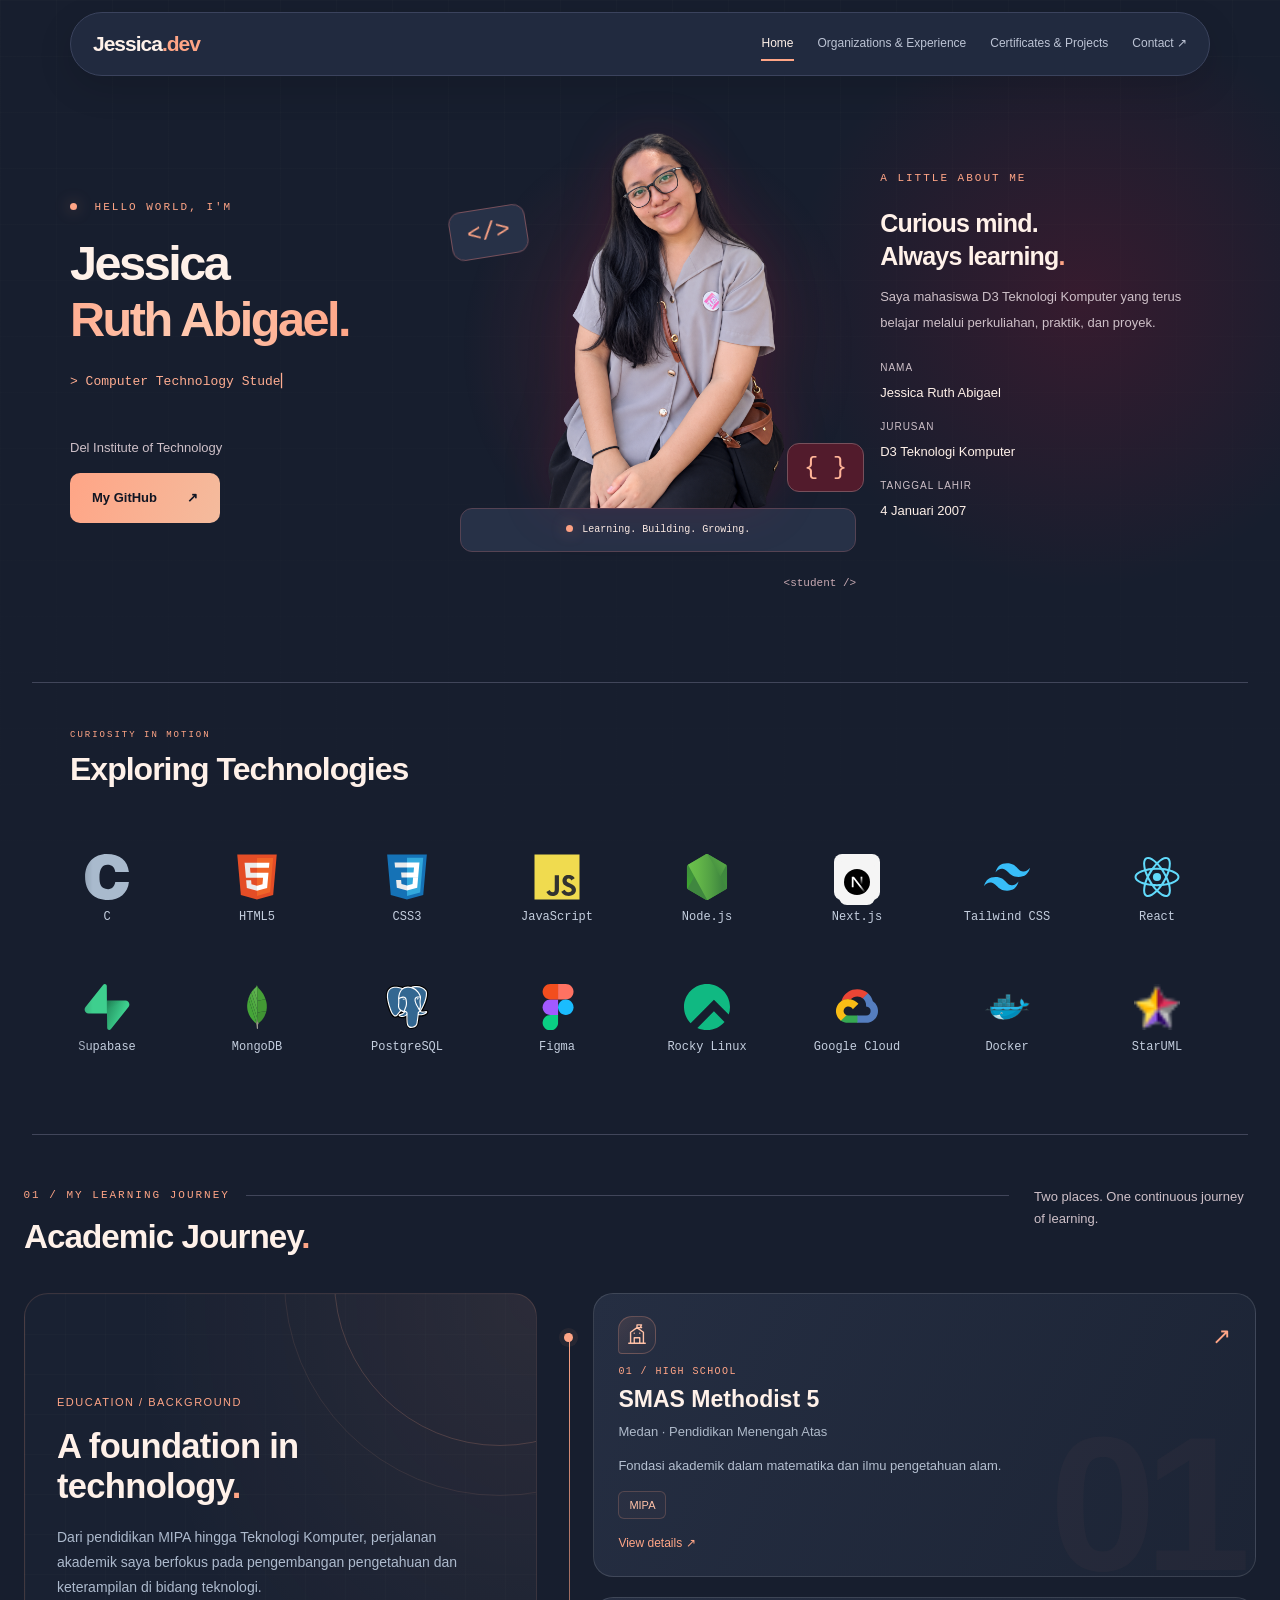
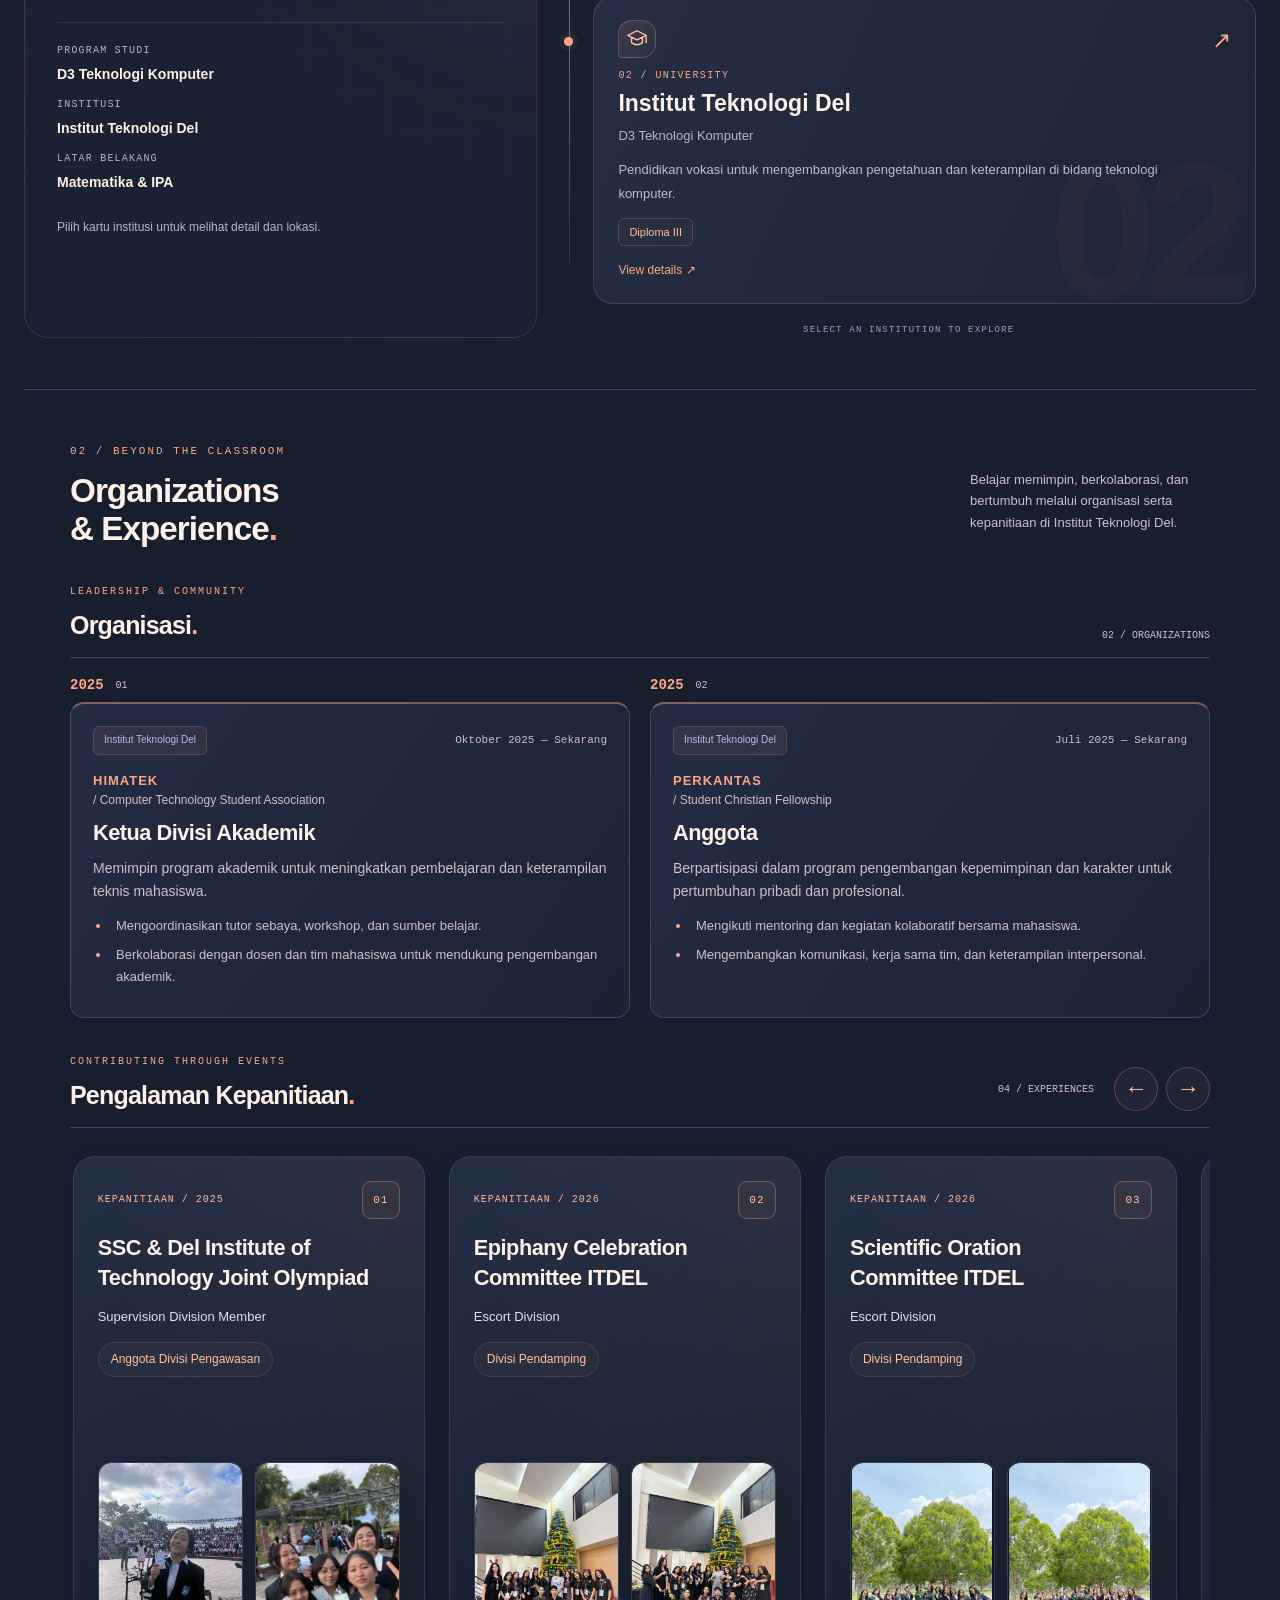
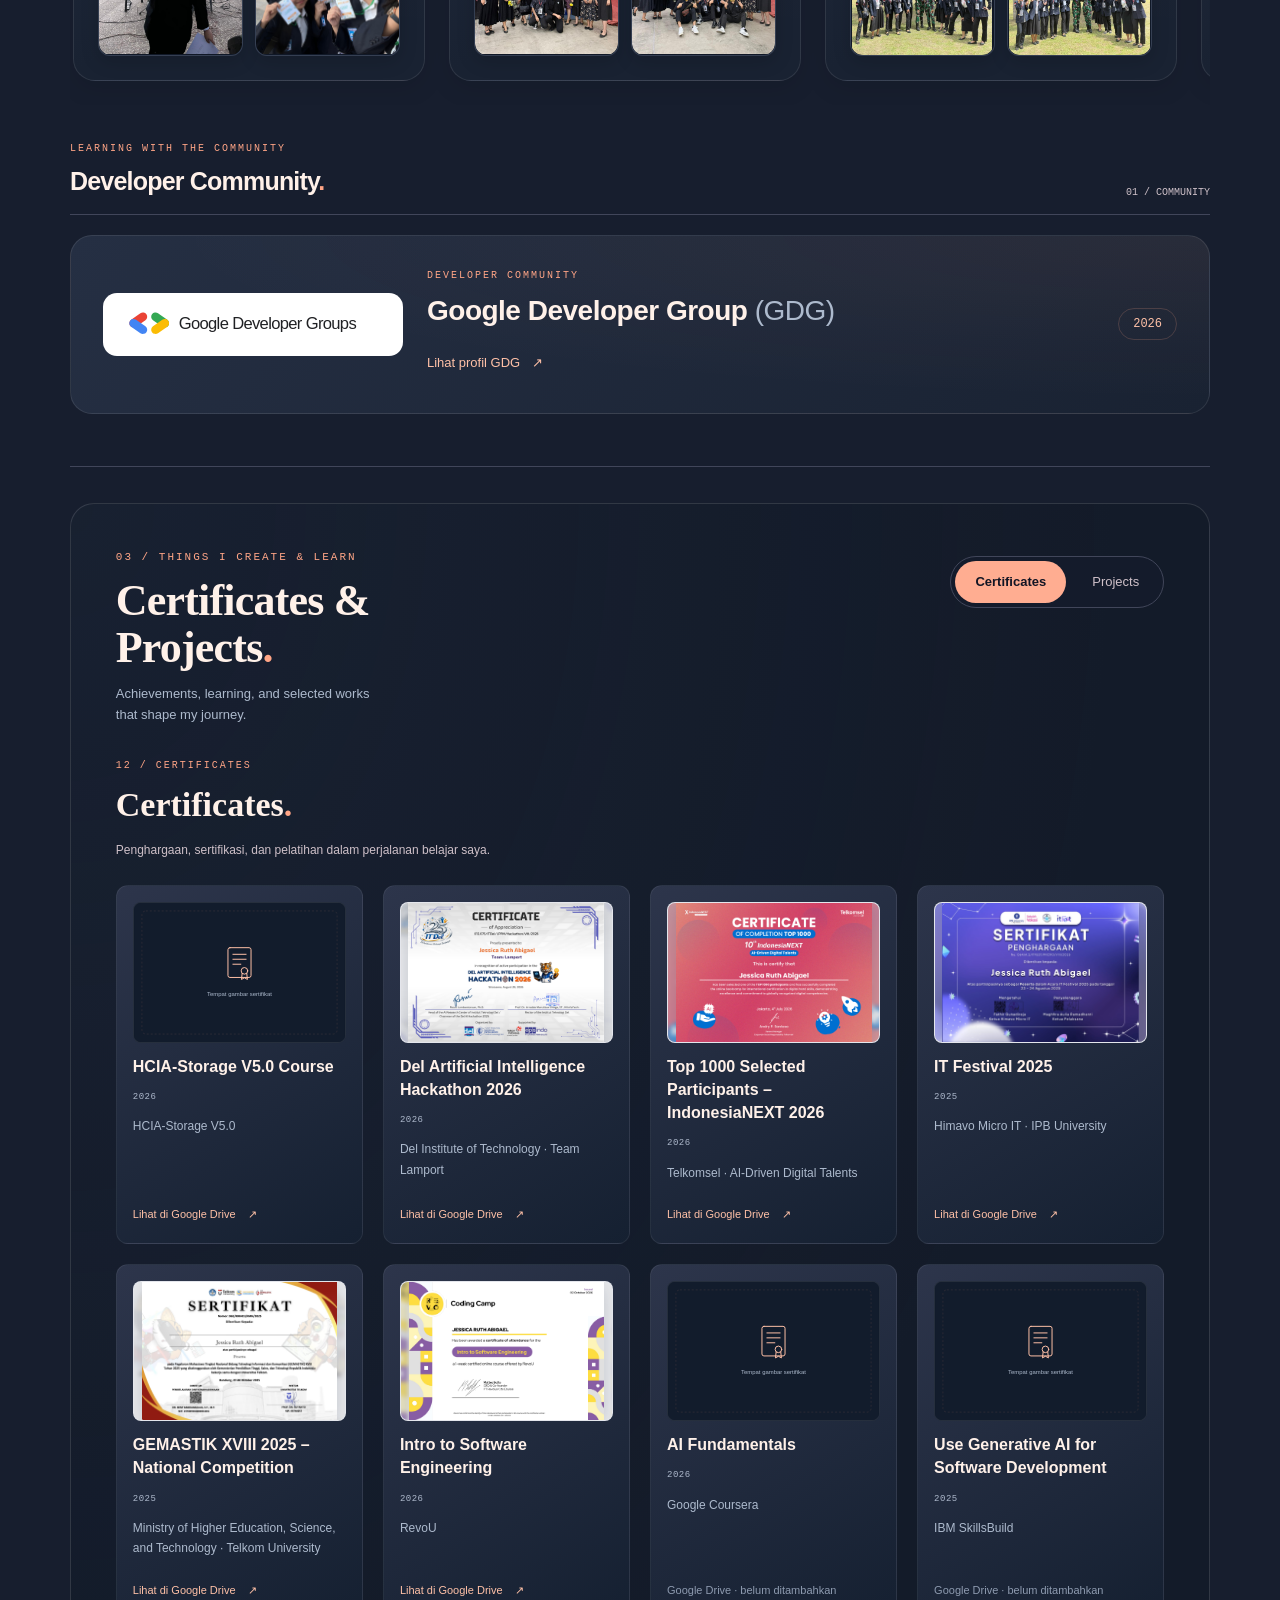
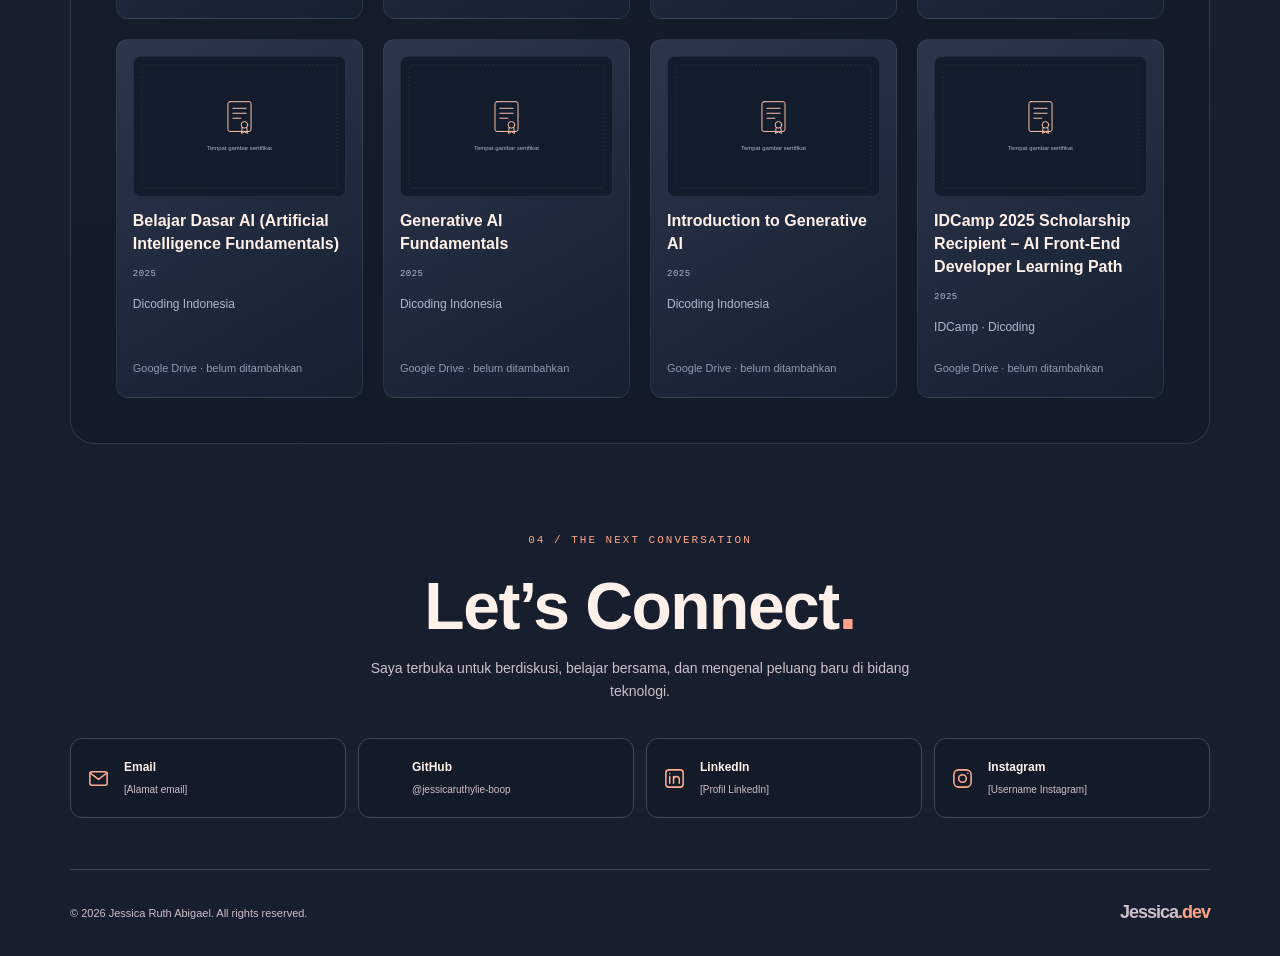
==== commit 4f10dc1f: "sds" ====
--- a/portofolio-jessicaruth/jessica-dark/index.html
+++ b/portofolio-jessicaruth/jessica-dark/index.html
@@ -799,12 +799,32 @@
               <div class="committee-navigation">
                 <span class="journey-count">04 / EXPERIENCES</span>
                 <div class="committee-arrows" hidden>
-                  <button type="button" data-committee-direction="-1" aria-label="Geser ke pengalaman sebelumnya" aria-controls="committee-track">&#8592;</button>
-                  <button type="button" data-committee-direction="1" aria-label="Geser ke pengalaman berikutnya" aria-controls="committee-track">&#8594;</button>
+                  <button
+                    type="button"
+                    data-committee-direction="-1"
+                    aria-label="Geser ke pengalaman sebelumnya"
+                    aria-controls="committee-track"
+                  >
+                    &#8592;
+                  </button>
+                  <button
+                    type="button"
+                    data-committee-direction="1"
+                    aria-label="Geser ke pengalaman berikutnya"
+                    aria-controls="committee-track"
+                  >
+                    &#8594;
+                  </button>
                 </div>
               </div>
             </div>
-            <div class="experience-board" id="committee-track" tabindex="0" role="region" aria-label="Galeri pengalaman kepanitiaan, geser untuk melihat kegiatan lainnya">
+            <div
+              class="experience-board"
+              id="committee-track"
+              tabindex="0"
+              role="region"
+              aria-label="Galeri pengalaman kepanitiaan, geser untuk melihat kegiatan lainnya"
+            >
               <article class="experience-tile">
                 <div class="experience-topline">
                   <span>KEPANITIAAN / 2025</span
@@ -813,12 +833,37 @@
                 <h4>SSC &amp; Del Institute of Technology Joint Olympiad</h4>
                 <p class="event-name">Supervision Division Member</p>
                 <p class="event-role">Anggota Divisi Pengawasan</p>
-                <div class="mini-gallery supervision-gallery" aria-label="Dokumentasi SSC dan Del Institute of Technology Joint Olympiad">
-                  <a href="assets/supervision/supervision-1.jpg" target="_blank" rel="noopener noreferrer" aria-label="Buka foto dokumentasi Joint Olympiad 1 dalam ukuran penuh">
-                    <img src="assets/supervision/supervision-1.jpg" alt="Dokumentasi kegiatan SSC dan Del Institute of Technology Joint Olympiad, foto 1" width="960" height="1280" loading="lazy" />
+                <div
+                  class="mini-gallery supervision-gallery"
+                  aria-label="Dokumentasi SSC dan Del Institute of Technology Joint Olympiad"
+                >
+                  <a
+                    href="assets/supervision/supervision-1.jpg"
+                    target="_blank"
+                    rel="noopener noreferrer"
+                    aria-label="Buka foto dokumentasi Joint Olympiad 1 dalam ukuran penuh"
+                  >
+                    <img
+                      src="assets/supervision/supervision-1.jpg"
+                      alt="Dokumentasi kegiatan SSC dan Del Institute of Technology Joint Olympiad, foto 1"
+                      width="960"
+                      height="1280"
+                      loading="lazy"
+                    />
                   </a>
-                  <a href="assets/supervision/supervision-2.jpg" target="_blank" rel="noopener noreferrer" aria-label="Buka foto dokumentasi Joint Olympiad 2 dalam ukuran penuh">
-                    <img src="assets/supervision/supervision-2.jpg" alt="Dokumentasi kegiatan SSC dan Del Institute of Technology Joint Olympiad, foto 2" width="2316" height="3088" loading="lazy" />
+                  <a
+                    href="assets/supervision/supervision-2.jpg"
+                    target="_blank"
+                    rel="noopener noreferrer"
+                    aria-label="Buka foto dokumentasi Joint Olympiad 2 dalam ukuran penuh"
+                  >
+                    <img
+                      src="assets/supervision/supervision-2.jpg"
+                      alt="Dokumentasi kegiatan SSC dan Del Institute of Technology Joint Olympiad, foto 2"
+                      width="2316"
+                      height="3088"
+                      loading="lazy"
+                    />
                   </a>
                 </div>
               </article>
@@ -830,12 +875,37 @@
                 <h4>Epiphany Celebration Committee ITDEL</h4>
                 <p class="event-name">Escort Division</p>
                 <p class="event-role">Divisi Pendamping</p>
-                <div class="mini-gallery epiphany-gallery" aria-label="Dokumentasi Epiphany Celebration Committee ITDEL">
-                  <a href="assets/epiphany/epiphany-1.jpg" target="_blank" rel="noopener noreferrer" aria-label="Buka foto Epiphany Celebration 1 dalam ukuran penuh">
-                    <img src="assets/epiphany/epiphany-1.jpg" alt="Foto bersama panitia Epiphany Celebration ITDEL, foto 1" width="960" height="1280" loading="lazy" />
+                <div
+                  class="mini-gallery epiphany-gallery"
+                  aria-label="Dokumentasi Epiphany Celebration Committee ITDEL"
+                >
+                  <a
+                    href="assets/epiphany/epiphany-1.jpg"
+                    target="_blank"
+                    rel="noopener noreferrer"
+                    aria-label="Buka foto Epiphany Celebration 1 dalam ukuran penuh"
+                  >
+                    <img
+                      src="assets/epiphany/epiphany-1.jpg"
+                      alt="Foto bersama panitia Epiphany Celebration ITDEL, foto 1"
+                      width="960"
+                      height="1280"
+                      loading="lazy"
+                    />
                   </a>
-                  <a href="assets/epiphany/epiphany-2.jpg" target="_blank" rel="noopener noreferrer" aria-label="Buka foto Epiphany Celebration 2 dalam ukuran penuh">
-                    <img src="assets/epiphany/epiphany-2.jpg" alt="Foto bersama panitia Epiphany Celebration ITDEL, foto 2" width="960" height="1280" loading="lazy" />
+                  <a
+                    href="assets/epiphany/epiphany-2.jpg"
+                    target="_blank"
+                    rel="noopener noreferrer"
+                    aria-label="Buka foto Epiphany Celebration 2 dalam ukuran penuh"
+                  >
+                    <img
+                      src="assets/epiphany/epiphany-2.jpg"
+                      alt="Foto bersama panitia Epiphany Celebration ITDEL, foto 2"
+                      width="960"
+                      height="1280"
+                      loading="lazy"
+                    />
                   </a>
                 </div>
               </article>
@@ -847,12 +917,33 @@
                 <h4>Scientific Oration Committee ITDEL</h4>
                 <p class="event-name">Escort Division</p>
                 <p class="event-role">Divisi Pendamping</p>
-                <div class="mini-gallery scientific-oration-gallery" aria-label="Dokumentasi Scientific Oration Committee ITDEL">
-                  <a href="scientific-oration/scientific-oration-1.jpg" target="_blank" rel="noopener noreferrer" aria-label="Buka foto Scientific Oration 1 dalam ukuran penuh">
-                    <img src="scientific-oration/scientific-oration-1.jpg" alt="Foto bersama panitia Scientific Oration ITDEL, foto 1" loading="lazy" />
+                <div
+                  class="mini-gallery scientific-oration-gallery"
+                  aria-label="Dokumentasi Scientific Oration Committee ITDEL"
+                >
+                  <a
+                    href="scientific-oration/scientific-oration-1.jpg"
+                    target="_blank"
+                    rel="noopener noreferrer"
+                    aria-label="Buka foto Scientific Oration 1 dalam ukuran penuh"
+                  >
+                    <img
+                      src="scientific-oration/scientific-oration-1.jpg"
+                      alt="Foto bersama panitia Scientific Oration ITDEL, foto 1"
+                      loading="lazy"
+                    />
                   </a>
-                  <a href="scientific-oration/scientific-oration-2.jpg" target="_blank" rel="noopener noreferrer" aria-label="Buka foto Scientific Oration 2 dalam ukuran penuh">
-                    <img src="scientific-oration/scientific-oration-2.jpg" alt="Foto bersama panitia Scientific Oration ITDEL, foto 2" loading="lazy" />
+                  <a
+                    href="scientific-oration/scientific-oration-2.jpg"
+                    target="_blank"
+                    rel="noopener noreferrer"
+                    aria-label="Buka foto Scientific Oration 2 dalam ukuran penuh"
+                  >
+                    <img
+                      src="scientific-oration/scientific-oration-2.jpg"
+                      alt="Foto bersama panitia Scientific Oration ITDEL, foto 2"
+                      loading="lazy"
+                    />
                   </a>
                 </div>
               </article>
@@ -870,18 +961,47 @@
                 </h4>
                 <p class="event-name">Decoration Committee Member</p>
                 <p class="event-role">Anggota Panitia Dekorasi</p>
-                <div class="mini-gallery decoration-gallery" aria-label="Dokumentasi kepanitiaan Inauguration, Graduation dan Anniversary ITDEL ke-19">
-                  <a href="assets/decoration/decoration-1.jpg" target="_blank" rel="noopener noreferrer" aria-label="Buka foto kepanitiaan dekorasi 1 dalam ukuran penuh">
-                    <img src="assets/decoration/decoration-1.jpg" alt="Dokumentasi Jessica sebagai panitia dekorasi perayaan ITDEL ke-19, foto 1" width="960" height="1280" loading="lazy" />
+                <div
+                  class="mini-gallery decoration-gallery"
+                  aria-label="Dokumentasi kepanitiaan Inauguration, Graduation dan Anniversary ITDEL ke-19"
+                >
+                  <a
+                    href="assets/decoration/decoration-1.jpg"
+                    target="_blank"
+                    rel="noopener noreferrer"
+                    aria-label="Buka foto kepanitiaan dekorasi 1 dalam ukuran penuh"
+                  >
+                    <img
+                      src="assets/decoration/decoration-1.jpg"
+                      alt="Dokumentasi Jessica sebagai panitia dekorasi perayaan ITDEL ke-19, foto 1"
+                      width="960"
+                      height="1280"
+                      loading="lazy"
+                    />
                   </a>
-                  <a href="assets/decoration/decoration-2.jpg" target="_blank" rel="noopener noreferrer" aria-label="Buka foto kepanitiaan dekorasi 2 dalam ukuran penuh">
-                    <img src="assets/decoration/decoration-2.jpg" alt="Dokumentasi Jessica sebagai panitia dekorasi perayaan ITDEL ke-19, foto 2" width="960" height="1280" loading="lazy" />
+                  <a
+                    href="assets/decoration/decoration-2.jpg"
+                    target="_blank"
+                    rel="noopener noreferrer"
+                    aria-label="Buka foto kepanitiaan dekorasi 2 dalam ukuran penuh"
+                  >
+                    <img
+                      src="assets/decoration/decoration-2.jpg"
+                      alt="Dokumentasi Jessica sebagai panitia dekorasi perayaan ITDEL ke-19, foto 2"
+                      width="960"
+                      height="1280"
+                      loading="lazy"
+                    />
                   </a>
                 </div>
               </article>
             </div>
           </section>
-          <section id="developer-community" class="journey-section" aria-labelledby="community-title">
+          <section
+            id="developer-community"
+            class="journey-section"
+            aria-labelledby="community-title"
+          >
             <div class="journey-section-heading">
               <div>
                 <p class="eyebrow">LEARNING WITH THE COMMUNITY</p>
@@ -890,13 +1010,31 @@
               <span class="journey-count">01 / COMMUNITY</span>
             </div>
             <article class="community-card">
-              <a class="community-logo" href="https://gdg.community.dev/u/mm3yek/#/about" target="_blank" rel="noopener noreferrer" aria-label="Lihat profil GDG Jessica (tab baru)">
-                <img src="assets/icons/gdg.svg" alt="Google Developer Groups" width="416" height="60" loading="lazy" />
+              <a
+                class="community-logo"
+                href="https://gdg.community.dev/u/mm3yek/#/about"
+                target="_blank"
+                rel="noopener noreferrer"
+                aria-label="Lihat profil GDG Jessica (tab baru)"
+              >
+                <img
+                  src="assets/icons/gdg.svg"
+                  alt="Google Developer Groups"
+                  width="416"
+                  height="60"
+                  loading="lazy"
+                />
               </a>
               <div class="community-copy">
                 <p class="eyebrow">DEVELOPER COMMUNITY</p>
                 <h4>Google Developer Group <span>(GDG)</span></h4>
-                <a class="community-profile" href="https://gdg.community.dev/u/mm3yek/#/about" target="_blank" rel="noopener noreferrer">Lihat profil GDG <span aria-hidden="true">&#8599;</span></a>
+                <a
+                  class="community-profile"
+                  href="https://gdg.community.dev/u/mm3yek/#/about"
+                  target="_blank"
+                  rel="noopener noreferrer"
+                  >Lihat profil GDG <span aria-hidden="true">&#8599;</span></a
+                >
               </div>
               <time class="community-year" datetime="2026">2026</time>
             </article>
@@ -904,269 +1042,545 @@
         </div>
       </section>
       <section id="projects" class="section wrap">
-        <div class="portfolio-heading">
-        <div class="section-heading reveal">
-          <div>
-            <p class="eyebrow">03 / THINGS I CREATE &amp; LEARN</p>
-            <h2>Certificates &amp;<br />Projects<span>.</span></h2>
-            <p class="portfolio-subtitle">Achievements, learning, and selected works that shape my journey.</p>
+        <div class="portfolio-heading">
+          <div class="section-heading reveal">
+            <div>
+              <p class="eyebrow">03 / THINGS I CREATE &amp; LEARN</p>
+              <h2>Certificates &amp;<br />Projects<span>.</span></h2>
+              <p class="portfolio-subtitle">
+                Achievements, learning, and selected works that shape my
+                journey.
+              </p>
+            </div>
+          </div>
+          <div class="tabs" id="project-tabs" aria-label="Jenis karya" hidden>
+            <button
+              type="button"
+              id="certificates-tab"
+              aria-controls="certificates-panel"
+              aria-selected="true"
+            >
+              Certificates
+            </button>
+            <button
+              type="button"
+              id="projects-tab"
+              aria-controls="projects-panel"
+              aria-selected="false"
+            >
+              Projects
+            </button>
           </div>
         </div>
-        <div class="tabs" id="project-tabs" aria-label="Jenis karya" hidden>
-          <button type="button" id="certificates-tab" aria-controls="certificates-panel" aria-selected="true">Certificates</button>
-          <button type="button" id="projects-tab" aria-controls="projects-panel" aria-selected="false">Projects</button>
-        </div>
-        </div>
-        <div id="certificates-panel">
-          <h3 class="no-js-label">Certificates</h3>
-          <div class="certificate-collection-heading">
+        <div id="certificates-panel">
+          <h3 class="no-js-label">Certificates</h3>
+          <div class="certificate-collection-heading">
             <div class="certificate-collection-copy">
               <p class="eyebrow">12 / CERTIFICATES</p>
               <h3>Certificates<span>.</span></h3>
-              <p class="work-panel-intro">Penghargaan, sertifikasi, dan pelatihan dalam perjalanan belajar saya.</p>
+              <p class="work-panel-intro">
+                Penghargaan, sertifikasi, dan pelatihan dalam perjalanan belajar
+                saya.
+              </p>
             </div>
-            <div class="certificate-carousel-controls" hidden>
-              <button type="button" data-certificate-step="-1" aria-label="Sertifikat sebelumnya" aria-controls="certificate-stack">&#8592;</button>
-              <span class="certificate-position" role="status" aria-live="polite" aria-atomic="true">01 / 12</span>
-              <button type="button" data-certificate-step="1" aria-label="Sertifikat berikutnya" aria-controls="certificate-stack">&#8594;</button>
-            </div>
-          </div>
-          <div id="certificate-stack" class="certificate-stack" role="region" aria-label="Galeri Certificates" tabindex="0">
+          </div>
+          <div
+            id="certificate-stack"
+            class="certificate-stack"
+            role="region"
+            aria-label="Galeri Certificates"
+          >
             <article class="credential-entry">
               <!-- Ganti src berikut dengan gambar sertifikat HCIA-Storage. -->
               <figure class="credential-image">
-                <img src="assets/certificate-upload-placeholder.svg" alt="Tempat gambar sertifikat HCIA-Storage V5.0 Course" width="640" height="420" loading="lazy" />
+                <img
+                  src="assets/certificate-upload-placeholder.svg"
+                  alt="Tempat gambar sertifikat HCIA-Storage V5.0 Course"
+                  width="640"
+                  height="420"
+                  loading="lazy"
+                />
                 <figcaption>Gambar sertifikat belum ditambahkan</figcaption>
               </figure>
-              <div class="work-entry-meta"><span>Certification</span><time datetime="2026">2026</time></div>
+              <div class="work-entry-meta">
+                <span>Certification</span><time datetime="2026">2026</time>
+              </div>
               <h4>HCIA-Storage V5.0 Course</h4>
               <p>HCIA-Storage V5.0</p>
-              <a class="work-drive-link" href="https://drive.google.com/file/d/1Out3J3zmdJUGjdlPlJi_2pnHFvWB-M_V/view?usp=sharing" target="_blank" rel="noopener noreferrer">Lihat di Google Drive <span aria-hidden="true">&#8599;</span></a>
-            </article>
-            <article class="credential-entry">
-              <!-- Ganti src dengan lokasi gambar sertifikat ini, misalnya assets/certificates/nama-sertifikat.jpg. -->
-              <figure class="credential-image">
-                <img src="assets/del-ai-hackathon-2026.jpg" alt="Certificate of Appreciation Del Artificial Intelligence Hackathon 2026 untuk Jessica Ruth Abigael, Team Lamport" loading="lazy" />
-                <figcaption>Del Artificial Intelligence Hackathon 2026 · Jessica Ruth Abigael · Team Lamport</figcaption>
-              </figure>
-              <div class="work-entry-meta"><span>Certificate of Appreciation</span><time datetime="2026">2026</time></div>
-              <h4>Del Artificial Intelligence Hackathon 2026</h4>
-              <p>Del Institute of Technology · Team Lamport</p>
-            
-              <!-- Tambahkan href="URL_GOOGLE_DRIVE" pada tautan di bawah, hapus aria-disabled, lalu ubah teks menjadi "Lihat di Google Drive". -->
-              <a class="work-drive-link" href="https://drive.google.com/file/d/1qxlJ43uv626-OJy3a591WnSu0v6ogHb8/view?usp=sharing" target="_blank" rel="noopener noreferrer">Lihat di Google Drive <span aria-hidden="true">&#8599;</span></a>
-            </article>
-            <article class="credential-entry">
-              <!-- Ganti src dengan lokasi gambar sertifikat ini, misalnya assets/certificates/nama-sertifikat.jpg. -->
-              <figure class="credential-image">
-                <img src="assets/certificate-upload-placeholder.svg" alt="Tempat gambar sertifikat Top 1000 Selected Participants – IndonesiaNEXT 2026" width="640" height="420" loading="lazy" />
-                <figcaption>Gambar sertifikat belum ditambahkan</figcaption>
-              </figure>
-              <div class="work-entry-meta"><span>Certificate of Appreciation</span><time datetime="2026">2026</time></div>
-              <h4>Top 1000 Selected Participants – IndonesiaNEXT 2026</h4>
-              <p>Telkomsel · AI-Driven Digital Talents</p>
-            
-              <!-- Tambahkan href="URL_GOOGLE_DRIVE" pada tautan di bawah, hapus aria-disabled, lalu ubah teks menjadi "Lihat di Google Drive". -->
-              <a class="work-drive-link" aria-disabled="true" target="_blank" rel="noopener noreferrer">Google Drive · belum ditambahkan <span aria-hidden="true">&#8599;</span></a>
-            </article>
-            <article class="credential-entry">
-              <!-- Ganti src dengan lokasi gambar sertifikat ini, misalnya assets/certificates/nama-sertifikat.jpg. -->
-              <figure class="credential-image">
-                <img src="assets/certificate-upload-placeholder.svg" alt="Tempat gambar sertifikat IT Festival 2025" width="640" height="420" loading="lazy" />
-                <figcaption>Gambar sertifikat belum ditambahkan</figcaption>
-              </figure>
-              <div class="work-entry-meta"><span>Certificate of Appreciation</span><time datetime="2025">2025</time></div>
-              <h4>IT Festival 2025</h4>
-              <p>Himavo Micro IT · IPB University</p>
-            
-              <!-- Tambahkan href="URL_GOOGLE_DRIVE" pada tautan di bawah, hapus aria-disabled, lalu ubah teks menjadi "Lihat di Google Drive". -->
-              <a class="work-drive-link" aria-disabled="true" target="_blank" rel="noopener noreferrer">Google Drive · belum ditambahkan <span aria-hidden="true">&#8599;</span></a>
-            </article>
-            <article class="credential-entry">
-              <!-- Ganti src dengan lokasi gambar sertifikat ini, misalnya assets/certificates/nama-sertifikat.jpg. -->
-              <figure class="credential-image">
-                <img src="assets/certificate-upload-placeholder.svg" alt="Tempat gambar sertifikat GEMASTIK XVIII 2025 – National Competition Participant" width="640" height="420" loading="lazy" />
-                <figcaption>Gambar sertifikat belum ditambahkan</figcaption>
-              </figure>
-              <div class="work-entry-meta"><span>Certificate of Appreciation</span><time datetime="2025">2025</time></div>
-              <h4>GEMASTIK XVIII 2025 – National Competition Participant</h4>
-              <p>Ministry of Higher Education, Science, and Technology · Telkom University</p>
-            
-              <!-- Tambahkan href="URL_GOOGLE_DRIVE" pada tautan di bawah, hapus aria-disabled, lalu ubah teks menjadi "Lihat di Google Drive". -->
-              <a class="work-drive-link" aria-disabled="true" target="_blank" rel="noopener noreferrer">Google Drive · belum ditambahkan <span aria-hidden="true">&#8599;</span></a>
-            </article>
+              <a
+                class="work-drive-link"
+                href="https://drive.google.com/file/d/1Out3J3zmdJUGjdlPlJi_2pnHFvWB-M_V/view?usp=sharing"
+                target="_blank"
+                rel="noopener noreferrer"
+                >Lihat di Google Drive
+                <span aria-hidden="true">&#8599;</span></a
+              >
+            </article>
             <article class="credential-entry">
-              <!-- Ganti src dengan lokasi gambar sertifikat ini, misalnya assets/certificates/nama-sertifikat.jpg. -->
-              <figure class="credential-image">
-                <img src="assets/certificate-upload-placeholder.svg" alt="Tempat gambar sertifikat Intro to Software Engineering" width="640" height="420" loading="lazy" />
-                <figcaption>Gambar sertifikat belum ditambahkan</figcaption>
-              </figure>
-              <div class="work-entry-meta"><span>Certification</span><time datetime="2026">2026</time></div>
+              <!-- Ganti src dengan lokasi gambar sertifikat ini, misalnya assets/certificates/nama-sertifikat.jpg. -->
+              <figure class="credential-image">
+                <img
+                  src="assets/del-ai-hackathon-2026.jpg"
+                  alt="Certificate of Appreciation Del Artificial Intelligence Hackathon 2026 untuk Jessica Ruth Abigael, Team Lamport"
+                  loading="lazy"
+                />
+                <figcaption>
+                  Del Artificial Intelligence Hackathon 2026 · Jessica Ruth
+                  Abigael · Team Lamport
+                </figcaption>
+              </figure>
+              <div class="work-entry-meta">
+                <span>Certificate of Appreciation</span
+                ><time datetime="2026">2026</time>
+              </div>
+              <h4>Del Artificial Intelligence Hackathon 2026</h4>
+              <p>Del Institute of Technology · Team Lamport</p>
+
+              <!-- Tambahkan href="URL_GOOGLE_DRIVE" pada tautan di bawah, hapus aria-disabled, lalu ubah teks menjadi "Lihat di Google Drive". -->
+              <a
+                class="work-drive-link"
+                href="https://drive.google.com/file/d/1qxlJ43uv626-OJy3a591WnSu0v6ogHb8/view?usp=sharing"
+                target="_blank"
+                rel="noopener noreferrer"
+                >Lihat di Google Drive
+                <span aria-hidden="true">&#8599;</span></a
+              >
+            </article>
+            <article class="credential-entry">
+              <figure class="credential-image">
+                <img
+                  src="assets/indonesianext-2026.png"
+                  alt="Sertifikat Top 1000 Selected Participants – IndonesiaNEXT 2026 untuk Jessica Ruth Abigael"
+                  width="640"
+                  height="420"
+                  loading="lazy"
+                />
+                <figcaption>Top 1000 Selected Participants – IndonesiaNEXT 2026 ? Jessica Ruth Abigael</figcaption>
+              </figure>
+              <div class="work-entry-meta">
+                <span>Certificate of Appreciation</span
+                ><time datetime="2026">2026</time>
+              </div>
+              <h4>Top 1000 Selected Participants – IndonesiaNEXT 2026</h4>
+              <p>Telkomsel · AI-Driven Digital Talents</p>
+              <a class="work-drive-link" href="https://drive.google.com/file/d/1SVfLomPhAE02uR-kX7rl7CXeS7T04kr3/view?usp=sharing" target="_blank" rel="noopener noreferrer">Lihat di Google Drive <span aria-hidden="true">&#8599;</span></a>
+            </article>
+            <article class="credential-entry">
+              <figure class="credential-image">
+                <img
+                  src="assets/it-festival-2025.jpg"
+                  alt="Sertifikat IT Festival 2025 untuk Jessica Ruth Abigael"
+                  width="640"
+                  height="420"
+                  loading="lazy"
+                />
+                <figcaption>IT Festival 2025 ? Jessica Ruth Abigael</figcaption>
+              </figure>
+              <div class="work-entry-meta">
+                <span>Certificate of Appreciation</span
+                ><time datetime="2025">2025</time>
+              </div>
+              <h4>IT Festival 2025</h4>
+              <p>Himavo Micro IT · IPB University</p>
+              <a class="work-drive-link" href="https://drive.google.com/file/d/1NvD883W1MaZSe3Hnmw9_M1aYdEUjexFY/view?usp=sharing" target="_blank" rel="noopener noreferrer">Lihat di Google Drive <span aria-hidden="true">&#8599;</span></a>
+            </article>
+            <article class="credential-entry">
+              <figure class="credential-image">
+                <img
+                  src="assets/gemastik-xviii-2025.jpg"
+                  alt="Sertifikat GEMASTIK XVIII 2025 – National Competition untuk Jessica Ruth Abigael"
+                  width="640"
+                  height="420"
+                  loading="lazy"
+                />
+                <figcaption>GEMASTIK XVIII 2025 – National Competition ? Jessica Ruth Abigael</figcaption>
+              </figure>
+              <div class="work-entry-meta">
+                <span>Certificate of Appreciation</span
+                ><time datetime="2025">2025</time>
+              </div>
+              <h4>GEMASTIK XVIII 2025 – National Competition</h4>
+              <p>
+                Ministry of Higher Education, Science, and Technology · Telkom
+                University
+              </p>
+              <a class="work-drive-link" href="https://drive.google.com/file/d/1PtJrHE1yCUpWAqC6jmWEOPldl2YUPxGU/view?usp=sharing" target="_blank" rel="noopener noreferrer">Lihat di Google Drive <span aria-hidden="true">&#8599;</span></a>
+            </article>
+            <article class="credential-entry">
+              <figure class="credential-image">
+                <img
+                  src="assets/intro-software-engineering.png"
+                  alt="Sertifikat Intro to Software Engineering untuk Jessica Ruth Abigael"
+                  width="640"
+                  height="420"
+                  loading="lazy"
+                />
+                <figcaption>Intro to Software Engineering ? Jessica Ruth Abigael</figcaption>
+              </figure>
+              <div class="work-entry-meta">
+                <span>Certification</span><time datetime="2026">2026</time>
+              </div>
               <h4>Intro to Software Engineering</h4>
-              <p>RevoU</p>
-            
-              <!-- Tambahkan href="URL_GOOGLE_DRIVE" pada tautan di bawah, hapus aria-disabled, lalu ubah teks menjadi "Lihat di Google Drive". -->
-              <a class="work-drive-link" aria-disabled="true" target="_blank" rel="noopener noreferrer">Google Drive · belum ditambahkan <span aria-hidden="true">&#8599;</span></a>
-            </article>
-            <article class="credential-entry">
-              <!-- Ganti src dengan lokasi gambar sertifikat ini, misalnya assets/certificates/nama-sertifikat.jpg. -->
-              <figure class="credential-image">
-                <img src="assets/certificate-upload-placeholder.svg" alt="Tempat gambar sertifikat AI Fundamentals" width="640" height="420" loading="lazy" />
-                <figcaption>Gambar sertifikat belum ditambahkan</figcaption>
-              </figure>
-              <div class="work-entry-meta"><span>Certification</span><time datetime="2026">2026</time></div>
-              <h4>AI Fundamentals</h4>
-              <p>Google Coursera</p>
-            
-              <!-- Tambahkan href="URL_GOOGLE_DRIVE" pada tautan di bawah, hapus aria-disabled, lalu ubah teks menjadi "Lihat di Google Drive". -->
-              <a class="work-drive-link" aria-disabled="true" target="_blank" rel="noopener noreferrer">Google Drive · belum ditambahkan <span aria-hidden="true">&#8599;</span></a>
-            </article>
-            <article class="credential-entry">
-              <!-- Ganti src dengan lokasi gambar sertifikat ini, misalnya assets/certificates/nama-sertifikat.jpg. -->
-              <figure class="credential-image">
-                <img src="assets/certificate-upload-placeholder.svg" alt="Tempat gambar sertifikat Use Generative AI for Software Development" width="640" height="420" loading="lazy" />
-                <figcaption>Gambar sertifikat belum ditambahkan</figcaption>
-              </figure>
-              <div class="work-entry-meta"><span>Certification</span><time datetime="2025">2025</time></div>
-              <h4>Use Generative AI for Software Development</h4>
-              <p>IBM SkillsBuild</p>
-            
-              <!-- Tambahkan href="URL_GOOGLE_DRIVE" pada tautan di bawah, hapus aria-disabled, lalu ubah teks menjadi "Lihat di Google Drive". -->
-              <a class="work-drive-link" aria-disabled="true" target="_blank" rel="noopener noreferrer">Google Drive · belum ditambahkan <span aria-hidden="true">&#8599;</span></a>
-            </article>
-            <article class="credential-entry">
-              <!-- Ganti src dengan lokasi gambar sertifikat ini, misalnya assets/certificates/nama-sertifikat.jpg. -->
-              <figure class="credential-image">
-                <img src="assets/certificate-upload-placeholder.svg" alt="Tempat gambar sertifikat Belajar Dasar AI (Artificial Intelligence Fundamentals)" width="640" height="420" loading="lazy" />
-                <figcaption>Gambar sertifikat belum ditambahkan</figcaption>
-              </figure>
-              <div class="work-entry-meta"><span>Certification</span><time datetime="2025">2025</time></div>
-              <h4>Belajar Dasar AI (Artificial Intelligence Fundamentals)</h4>
-              <p>Dicoding Indonesia</p>
-            
-              <!-- Tambahkan href="URL_GOOGLE_DRIVE" pada tautan di bawah, hapus aria-disabled, lalu ubah teks menjadi "Lihat di Google Drive". -->
-              <a class="work-drive-link" aria-disabled="true" target="_blank" rel="noopener noreferrer">Google Drive · belum ditambahkan <span aria-hidden="true">&#8599;</span></a>
-            </article>
-            <article class="credential-entry">
-              <!-- Ganti src dengan lokasi gambar sertifikat ini, misalnya assets/certificates/nama-sertifikat.jpg. -->
-              <figure class="credential-image">
-                <img src="assets/certificate-upload-placeholder.svg" alt="Tempat gambar sertifikat Generative AI Fundamentals" width="640" height="420" loading="lazy" />
-                <figcaption>Gambar sertifikat belum ditambahkan</figcaption>
-              </figure>
-              <div class="work-entry-meta"><span>Certification</span><time datetime="2025">2025</time></div>
-              <h4>Generative AI Fundamentals</h4>
-              <p>Dicoding Indonesia</p>
-            
-              <!-- Tambahkan href="URL_GOOGLE_DRIVE" pada tautan di bawah, hapus aria-disabled, lalu ubah teks menjadi "Lihat di Google Drive". -->
-              <a class="work-drive-link" aria-disabled="true" target="_blank" rel="noopener noreferrer">Google Drive · belum ditambahkan <span aria-hidden="true">&#8599;</span></a>
-            </article>
-            <article class="credential-entry">
-              <!-- Ganti src dengan lokasi gambar sertifikat ini, misalnya assets/certificates/nama-sertifikat.jpg. -->
-              <figure class="credential-image">
-                <img src="assets/certificate-upload-placeholder.svg" alt="Tempat gambar sertifikat Introduction to Generative AI" width="640" height="420" loading="lazy" />
-                <figcaption>Gambar sertifikat belum ditambahkan</figcaption>
-              </figure>
-              <div class="work-entry-meta"><span>Certification</span><time datetime="2025">2025</time></div>
-              <h4>Introduction to Generative AI</h4>
-              <p>Dicoding Indonesia</p>
-            
-              <!-- Tambahkan href="URL_GOOGLE_DRIVE" pada tautan di bawah, hapus aria-disabled, lalu ubah teks menjadi "Lihat di Google Drive". -->
-              <a class="work-drive-link" aria-disabled="true" target="_blank" rel="noopener noreferrer">Google Drive · belum ditambahkan <span aria-hidden="true">&#8599;</span></a>
-            </article>
-            <article class="credential-entry">
-              <!-- Ganti src dengan lokasi gambar sertifikat ini, misalnya assets/certificates/nama-sertifikat.jpg. -->
-              <figure class="credential-image">
-                <img src="assets/certificate-upload-placeholder.svg" alt="Tempat gambar sertifikat IDCamp 2025 Scholarship Recipient – AI Front-End Developer Learning Path" width="640" height="420" loading="lazy" />
-                <figcaption>Gambar sertifikat belum ditambahkan</figcaption>
-              </figure>
-              <div class="work-entry-meta"><span>Courses &amp; Training</span><time datetime="2025">2025</time></div>
-              <h4>IDCamp 2025 Scholarship Recipient – AI Front-End Developer Learning Path</h4>
-              <p>IDCamp · Dicoding</p>
-            
-              <!-- Tambahkan href="URL_GOOGLE_DRIVE" pada tautan di bawah, hapus aria-disabled, lalu ubah teks menjadi "Lihat di Google Drive". -->
-              <a class="work-drive-link" aria-disabled="true" target="_blank" rel="noopener noreferrer">Google Drive · belum ditambahkan <span aria-hidden="true">&#8599;</span></a>
-            </article>
-          </div>
-        </div>
-        <div id="projects-panel">
-          <h3 class="no-js-label">Projects</h3>
-          <p class="work-panel-intro">09 proyek · 2024–2026</p>
-          <div class="work-grid">
-            <article class="work-entry">
-              <div class="work-entry-meta"><span>PROJECT / 01</span><time datetime="2026">2026</time></div>
-              <h3>Distributed E-Learning Platform</h3>
-              <p class="work-contribution"><span>Kontribusi</span>System Development &amp; Database Integration</p>
-            
-              <!-- Tambahkan href="URL_GOOGLE_DRIVE" pada tautan di bawah, hapus aria-disabled, lalu ubah teks menjadi "Lihat di Google Drive". -->
-              <a class="work-drive-link" aria-disabled="true" target="_blank" rel="noopener noreferrer">Google Drive · belum ditambahkan <span aria-hidden="true">&#8599;</span></a>
-            </article>
-            <article class="work-entry">
-              <div class="work-entry-meta"><span>PROJECT / 02</span><time datetime="2026">2026</time></div>
-              <h3>Network Infrastructure &amp; Server Automation</h3>
-              <p class="work-contribution"><span>Kontribusi</span>Network &amp; System Administrator</p>
-            
-              <!-- Tambahkan href="URL_GOOGLE_DRIVE" pada tautan di bawah, hapus aria-disabled, lalu ubah teks menjadi "Lihat di Google Drive". -->
-              <a class="work-drive-link" aria-disabled="true" target="_blank" rel="noopener noreferrer">Google Drive · belum ditambahkan <span aria-hidden="true">&#8599;</span></a>
-            </article>
-            <article class="work-entry">
-              <div class="work-entry-meta"><span>PROJECT / 03</span><time datetime="2026">2026</time></div>
-              <h3>UNO Mini – Linux Console Game</h3>
-              <p class="work-contribution"><span>Kontribusi</span>C Programmer &amp; Game Developer</p>
-            
-              <!-- Tambahkan href="URL_GOOGLE_DRIVE" pada tautan di bawah, hapus aria-disabled, lalu ubah teks menjadi "Lihat di Google Drive". -->
-              <a class="work-drive-link" aria-disabled="true" target="_blank" rel="noopener noreferrer">Google Drive · belum ditambahkan <span aria-hidden="true">&#8599;</span></a>
-            </article>
-            <article class="work-entry">
-              <div class="work-entry-meta"><span>PROJECT / 04</span><time datetime="2026">2026</time></div>
-              <h3>LoRa-Based Vessel Tracking System with Delay Tolerant Networking (DTN)</h3>
-              <p class="work-contribution"><span>Kontribusi</span>System Analyst &amp; Software Developer</p>
-            
-              <!-- Tambahkan href="URL_GOOGLE_DRIVE" pada tautan di bawah, hapus aria-disabled, lalu ubah teks menjadi "Lihat di Google Drive". -->
-              <a class="work-drive-link" aria-disabled="true" target="_blank" rel="noopener noreferrer">Google Drive · belum ditambahkan <span aria-hidden="true">&#8599;</span></a>
-            </article>
-            <article class="work-entry">
-              <div class="work-entry-meta"><span>PROJECT / 05</span><time datetime="2026">2026</time></div>
-              <h3>Peluang Setara – Inclusive Employment Platform</h3>
-              <p class="work-contribution"><span>Kontribusi</span>Front-End Developer – Web Development Project</p>
-            
-              <!-- Tambahkan href="URL_GOOGLE_DRIVE" pada tautan di bawah, hapus aria-disabled, lalu ubah teks menjadi "Lihat di Google Drive". -->
-              <a class="work-drive-link" aria-disabled="true" target="_blank" rel="noopener noreferrer">Google Drive · belum ditambahkan <span aria-hidden="true">&#8599;</span></a>
-            </article>
-            <article class="work-entry">
-              <div class="work-entry-meta"><span>PROJECT / 06</span><time datetime="2025">2025</time></div>
-              <h3>Lake Toba Tourism Information System</h3>
-              <p class="work-contribution"><span>Kontribusi</span>System Analyst</p>
-            
-              <!-- Tambahkan href="URL_GOOGLE_DRIVE" pada tautan di bawah, hapus aria-disabled, lalu ubah teks menjadi "Lihat di Google Drive". -->
-              <a class="work-drive-link" aria-disabled="true" target="_blank" rel="noopener noreferrer">Google Drive · belum ditambahkan <span aria-hidden="true">&#8599;</span></a>
-            </article>
-            <article class="work-entry">
-              <div class="work-entry-meta"><span>PROJECT / 07</span><time datetime="2025">2025</time></div>
-              <h3>Rasa Toba – Digital Culinary Platform</h3>
-              <p class="work-contribution"><span>Kontribusi</span>UI/UX Designer</p>
-            
-              <!-- Tambahkan href="URL_GOOGLE_DRIVE" pada tautan di bawah, hapus aria-disabled, lalu ubah teks menjadi "Lihat di Google Drive". -->
-              <a class="work-drive-link" aria-disabled="true" target="_blank" rel="noopener noreferrer">Google Drive · belum ditambahkan <span aria-hidden="true">&#8599;</span></a>
-            </article>
-            <article class="work-entry">
-              <div class="work-entry-meta"><span>PROJECT / 08</span><time datetime="2025">2025</time></div>
-              <h3>Second-Hand Electronics Quality Management System</h3>
-              <p class="work-contribution"><span>Kontribusi</span>Full-Stack Developer</p>
-            
-              <!-- Tambahkan href="URL_GOOGLE_DRIVE" pada tautan di bawah, hapus aria-disabled, lalu ubah teks menjadi "Lihat di Google Drive". -->
-              <a class="work-drive-link" aria-disabled="true" target="_blank" rel="noopener noreferrer">Google Drive · belum ditambahkan <span aria-hidden="true">&#8599;</span></a>
-            </article>
-            <article class="work-entry">
-              <div class="work-entry-meta"><span>PROJECT / 09</span><time datetime="2024">2024</time></div>
-              <h3>Inventory Management System</h3>
-              <p class="work-contribution"><span>Kontribusi</span>C Programming</p>
-            
-              <!-- Tambahkan href="URL_GOOGLE_DRIVE" pada tautan di bawah, hapus aria-disabled, lalu ubah teks menjadi "Lihat di Google Drive". -->
-              <a class="work-drive-link" aria-disabled="true" target="_blank" rel="noopener noreferrer">Google Drive · belum ditambahkan <span aria-hidden="true">&#8599;</span></a>
-            </article>
-          </div>
-        </div>
-      </section>
+              <p>RevoU</p>
+              <a class="work-drive-link" href="https://drive.google.com/file/d/1mDUuKr9-xImN_AMGRNRP09v0M_UWg_84/view?usp=sharing" target="_blank" rel="noopener noreferrer">Lihat di Google Drive <span aria-hidden="true">&#8599;</span></a>
+            </article>
+            <article class="credential-entry">
+              <!-- Ganti src dengan lokasi gambar sertifikat ini, misalnya assets/certificates/nama-sertifikat.jpg. -->
+              <figure class="credential-image">
+                <img
+                  src="assets/certificate-upload-placeholder.svg"
+                  alt="Tempat gambar sertifikat AI Fundamentals"
+                  width="640"
+                  height="420"
+                  loading="lazy"
+                />
+                <figcaption>Gambar sertifikat belum ditambahkan</figcaption>
+              </figure>
+              <div class="work-entry-meta">
+                <span>Certification</span><time datetime="2026">2026</time>
+              </div>
+              <h4>AI Fundamentals</h4>
+              <p>Google Coursera</p>
+
+              <!-- Tambahkan href="URL_GOOGLE_DRIVE" pada tautan di bawah, hapus aria-disabled, lalu ubah teks menjadi "Lihat di Google Drive". -->
+              <a
+                class="work-drive-link"
+                aria-disabled="true"
+                target="_blank"
+                rel="noopener noreferrer"
+                >Google Drive · belum ditambahkan
+                <span aria-hidden="true">&#8599;</span></a
+              >
+            </article>
+            <article class="credential-entry">
+              <!-- Ganti src dengan lokasi gambar sertifikat ini, misalnya assets/certificates/nama-sertifikat.jpg. -->
+              <figure class="credential-image">
+                <img
+                  src="assets/certificate-upload-placeholder.svg"
+                  alt="Tempat gambar sertifikat Use Generative AI for Software Development"
+                  width="640"
+                  height="420"
+                  loading="lazy"
+                />
+                <figcaption>Gambar sertifikat belum ditambahkan</figcaption>
+              </figure>
+              <div class="work-entry-meta">
+                <span>Certification</span><time datetime="2025">2025</time>
+              </div>
+              <h4>Use Generative AI for Software Development</h4>
+              <p>IBM SkillsBuild</p>
+
+              <!-- Tambahkan href="URL_GOOGLE_DRIVE" pada tautan di bawah, hapus aria-disabled, lalu ubah teks menjadi "Lihat di Google Drive". -->
+              <a
+                class="work-drive-link"
+                aria-disabled="true"
+                target="_blank"
+                rel="noopener noreferrer"
+                >Google Drive · belum ditambahkan
+                <span aria-hidden="true">&#8599;</span></a
+              >
+            </article>
+            <article class="credential-entry">
+              <!-- Ganti src dengan lokasi gambar sertifikat ini, misalnya assets/certificates/nama-sertifikat.jpg. -->
+              <figure class="credential-image">
+                <img
+                  src="assets/certificate-upload-placeholder.svg"
+                  alt="Tempat gambar sertifikat Belajar Dasar AI (Artificial Intelligence Fundamentals)"
+                  width="640"
+                  height="420"
+                  loading="lazy"
+                />
+                <figcaption>Gambar sertifikat belum ditambahkan</figcaption>
+              </figure>
+              <div class="work-entry-meta">
+                <span>Certification</span><time datetime="2025">2025</time>
+              </div>
+              <h4>Belajar Dasar AI (Artificial Intelligence Fundamentals)</h4>
+              <p>Dicoding Indonesia</p>
+
+              <!-- Tambahkan href="URL_GOOGLE_DRIVE" pada tautan di bawah, hapus aria-disabled, lalu ubah teks menjadi "Lihat di Google Drive". -->
+              <a
+                class="work-drive-link"
+                aria-disabled="true"
+                target="_blank"
+                rel="noopener noreferrer"
+                >Google Drive · belum ditambahkan
+                <span aria-hidden="true">&#8599;</span></a
+              >
+            </article>
+            <article class="credential-entry">
+              <!-- Ganti src dengan lokasi gambar sertifikat ini, misalnya assets/certificates/nama-sertifikat.jpg. -->
+              <figure class="credential-image">
+                <img
+                  src="assets/certificate-upload-placeholder.svg"
+                  alt="Tempat gambar sertifikat Generative AI Fundamentals"
+                  width="640"
+                  height="420"
+                  loading="lazy"
+                />
+                <figcaption>Gambar sertifikat belum ditambahkan</figcaption>
+              </figure>
+              <div class="work-entry-meta">
+                <span>Certification</span><time datetime="2025">2025</time>
+              </div>
+              <h4>Generative AI Fundamentals</h4>
+              <p>Dicoding Indonesia</p>
+
+              <!-- Tambahkan href="URL_GOOGLE_DRIVE" pada tautan di bawah, hapus aria-disabled, lalu ubah teks menjadi "Lihat di Google Drive". -->
+              <a
+                class="work-drive-link"
+                aria-disabled="true"
+                target="_blank"
+                rel="noopener noreferrer"
+                >Google Drive · belum ditambahkan
+                <span aria-hidden="true">&#8599;</span></a
+              >
+            </article>
+            <article class="credential-entry">
+              <!-- Ganti src dengan lokasi gambar sertifikat ini, misalnya assets/certificates/nama-sertifikat.jpg. -->
+              <figure class="credential-image">
+                <img
+                  src="assets/certificate-upload-placeholder.svg"
+                  alt="Tempat gambar sertifikat Introduction to Generative AI"
+                  width="640"
+                  height="420"
+                  loading="lazy"
+                />
+                <figcaption>Gambar sertifikat belum ditambahkan</figcaption>
+              </figure>
+              <div class="work-entry-meta">
+                <span>Certification</span><time datetime="2025">2025</time>
+              </div>
+              <h4>Introduction to Generative AI</h4>
+              <p>Dicoding Indonesia</p>
+
+              <!-- Tambahkan href="URL_GOOGLE_DRIVE" pada tautan di bawah, hapus aria-disabled, lalu ubah teks menjadi "Lihat di Google Drive". -->
+              <a
+                class="work-drive-link"
+                aria-disabled="true"
+                target="_blank"
+                rel="noopener noreferrer"
+                >Google Drive · belum ditambahkan
+                <span aria-hidden="true">&#8599;</span></a
+              >
+            </article>
+            <article class="credential-entry">
+              <!-- Ganti src dengan lokasi gambar sertifikat ini, misalnya assets/certificates/nama-sertifikat.jpg. -->
+              <figure class="credential-image">
+                <img
+                  src="assets/certificate-upload-placeholder.svg"
+                  alt="Tempat gambar sertifikat IDCamp 2025 Scholarship Recipient – AI Front-End Developer Learning Path"
+                  width="640"
+                  height="420"
+                  loading="lazy"
+                />
+                <figcaption>Gambar sertifikat belum ditambahkan</figcaption>
+              </figure>
+              <div class="work-entry-meta">
+                <span>Courses &amp; Training</span
+                ><time datetime="2025">2025</time>
+              </div>
+              <h4>
+                IDCamp 2025 Scholarship Recipient – AI Front-End Developer
+                Learning Path
+              </h4>
+              <p>IDCamp · Dicoding</p>
+
+              <!-- Tambahkan href="URL_GOOGLE_DRIVE" pada tautan di bawah, hapus aria-disabled, lalu ubah teks menjadi "Lihat di Google Drive". -->
+              <a
+                class="work-drive-link"
+                aria-disabled="true"
+                target="_blank"
+                rel="noopener noreferrer"
+                >Google Drive · belum ditambahkan
+                <span aria-hidden="true">&#8599;</span></a
+              >
+            </article>
+          </div>
+        </div>
+        <div id="projects-panel">
+          <h3 class="no-js-label">Projects</h3>
+          <p class="work-panel-intro">09 proyek · 2024–2026</p>
+          <div class="work-grid">
+            <article class="work-entry">
+              <div class="work-entry-meta">
+                <span>PROJECT / 01</span><time datetime="2026">2026</time>
+              </div>
+              <h3>Distributed E-Learning Platform</h3>
+              <p class="work-contribution">
+                <span>Kontribusi</span>System Development &amp; Database
+                Integration
+              </p>
+
+              <!-- Tambahkan href="URL_GOOGLE_DRIVE" pada tautan di bawah, hapus aria-disabled, lalu ubah teks menjadi "Lihat di Google Drive". -->
+              <a
+                class="work-drive-link"
+                aria-disabled="true"
+                target="_blank"
+                rel="noopener noreferrer"
+                >Google Drive · belum ditambahkan
+                <span aria-hidden="true">&#8599;</span></a
+              >
+            </article>
+            <article class="work-entry">
+              <div class="work-entry-meta">
+                <span>PROJECT / 02</span><time datetime="2026">2026</time>
+              </div>
+              <h3>Network Infrastructure &amp; Server Automation</h3>
+              <p class="work-contribution">
+                <span>Kontribusi</span>Network &amp; System Administrator
+              </p>
+
+              <!-- Tambahkan href="URL_GOOGLE_DRIVE" pada tautan di bawah, hapus aria-disabled, lalu ubah teks menjadi "Lihat di Google Drive". -->
+              <a
+                class="work-drive-link"
+                aria-disabled="true"
+                target="_blank"
+                rel="noopener noreferrer"
+                >Google Drive · belum ditambahkan
+                <span aria-hidden="true">&#8599;</span></a
+              >
+            </article>
+            <article class="work-entry">
+              <div class="work-entry-meta">
+                <span>PROJECT / 03</span><time datetime="2026">2026</time>
+              </div>
+              <h3>UNO Mini – Linux Console Game</h3>
+              <p class="work-contribution">
+                <span>Kontribusi</span>C Programmer &amp; Game Developer
+              </p>
+
+              <!-- Tambahkan href="URL_GOOGLE_DRIVE" pada tautan di bawah, hapus aria-disabled, lalu ubah teks menjadi "Lihat di Google Drive". -->
+              <a
+                class="work-drive-link"
+                aria-disabled="true"
+                target="_blank"
+                rel="noopener noreferrer"
+                >Google Drive · belum ditambahkan
+                <span aria-hidden="true">&#8599;</span></a
+              >
+            </article>
+            <article class="work-entry">
+              <div class="work-entry-meta">
+                <span>PROJECT / 04</span><time datetime="2026">2026</time>
+              </div>
+              <h3>
+                LoRa-Based Vessel Tracking System with Delay Tolerant Networking
+                (DTN)
+              </h3>
+              <p class="work-contribution">
+                <span>Kontribusi</span>System Analyst &amp; Software Developer
+              </p>
+
+              <!-- Tambahkan href="URL_GOOGLE_DRIVE" pada tautan di bawah, hapus aria-disabled, lalu ubah teks menjadi "Lihat di Google Drive". -->
+              <a
+                class="work-drive-link"
+                aria-disabled="true"
+                target="_blank"
+                rel="noopener noreferrer"
+                >Google Drive · belum ditambahkan
+                <span aria-hidden="true">&#8599;</span></a
+              >
+            </article>
+            <article class="work-entry">
+              <div class="work-entry-meta">
+                <span>PROJECT / 05</span><time datetime="2026">2026</time>
+              </div>
+              <h3>Peluang Setara – Inclusive Employment Platform</h3>
+              <p class="work-contribution">
+                <span>Kontribusi</span>Front-End Developer – Web Development
+                Project
+              </p>
+
+              <!-- Tambahkan href="URL_GOOGLE_DRIVE" pada tautan di bawah, hapus aria-disabled, lalu ubah teks menjadi "Lihat di Google Drive". -->
+              <a
+                class="work-drive-link"
+                aria-disabled="true"
+                target="_blank"
+                rel="noopener noreferrer"
+                >Google Drive · belum ditambahkan
+                <span aria-hidden="true">&#8599;</span></a
+              >
+            </article>
+            <article class="work-entry">
+              <div class="work-entry-meta">
+                <span>PROJECT / 06</span><time datetime="2025">2025</time>
+              </div>
+              <h3>Lake Toba Tourism Information System</h3>
+              <p class="work-contribution">
+                <span>Kontribusi</span>System Analyst
+              </p>
+
+              <!-- Tambahkan href="URL_GOOGLE_DRIVE" pada tautan di bawah, hapus aria-disabled, lalu ubah teks menjadi "Lihat di Google Drive". -->
+              <a
+                class="work-drive-link"
+                aria-disabled="true"
+                target="_blank"
+                rel="noopener noreferrer"
+                >Google Drive · belum ditambahkan
+                <span aria-hidden="true">&#8599;</span></a
+              >
+            </article>
+            <article class="work-entry">
+              <div class="work-entry-meta">
+                <span>PROJECT / 07</span><time datetime="2025">2025</time>
+              </div>
+              <h3>Rasa Toba – Digital Culinary Platform</h3>
+              <p class="work-contribution">
+                <span>Kontribusi</span>UI/UX Designer
+              </p>
+
+              <!-- Tambahkan href="URL_GOOGLE_DRIVE" pada tautan di bawah, hapus aria-disabled, lalu ubah teks menjadi "Lihat di Google Drive". -->
+              <a
+                class="work-drive-link"
+                aria-disabled="true"
+                target="_blank"
+                rel="noopener noreferrer"
+                >Google Drive · belum ditambahkan
+                <span aria-hidden="true">&#8599;</span></a
+              >
+            </article>
+            <article class="work-entry">
+              <div class="work-entry-meta">
+                <span>PROJECT / 08</span><time datetime="2025">2025</time>
+              </div>
+              <h3>Second-Hand Electronics Quality Management System</h3>
+              <p class="work-contribution">
+                <span>Kontribusi</span>Full-Stack Developer
+              </p>
+
+              <!-- Tambahkan href="URL_GOOGLE_DRIVE" pada tautan di bawah, hapus aria-disabled, lalu ubah teks menjadi "Lihat di Google Drive". -->
+              <a
+                class="work-drive-link"
+                aria-disabled="true"
+                target="_blank"
+                rel="noopener noreferrer"
+                >Google Drive · belum ditambahkan
+                <span aria-hidden="true">&#8599;</span></a
+              >
+            </article>
+            <article class="work-entry">
+              <div class="work-entry-meta">
+                <span>PROJECT / 09</span><time datetime="2024">2024</time>
+              </div>
+              <h3>Inventory Management System</h3>
+              <p class="work-contribution">
+                <span>Kontribusi</span>C Programming
+              </p>
+
+              <!-- Tambahkan href="URL_GOOGLE_DRIVE" pada tautan di bawah, hapus aria-disabled, lalu ubah teks menjadi "Lihat di Google Drive". -->
+              <a
+                class="work-drive-link"
+                aria-disabled="true"
+                target="_blank"
+                rel="noopener noreferrer"
+                >Google Drive · belum ditambahkan
+                <span aria-hidden="true">&#8599;</span></a
+              >
+            </article>
+          </div>
+        </div>
+      </section>
       <section id="contact" class="section wrap contact reveal">
         <p class="eyebrow">04 / THE NEXT CONVERSATION</p>
         <h2>Let’s Connect<span>.</span></h2>
@@ -1217,5 +1631,5 @@
       ><a href="#home" class="brand">Jessica<span>.dev</span></a>
     </footer>
     <a class="back-top" href="#home" aria-label="Kembali ke atas" hidden>↑</a>
-</body>
+  </body>
 </html>
--- a/portofolio-jessicaruth/jessica-dark/style.css
+++ b/portofolio-jessicaruth/jessica-dark/style.css
@@ -2352,83 +2352,35 @@
   #projects .credential-group[aria-labelledby="certifications-title"] .credential-featured { grid-column: 1; grid-row: auto; }
 }
 
-/* Unified Certificates: a featured card with a layered deck behind it. */
-#projects .certificate-collection-heading { display: flex; align-items: center; justify-content: space-between; gap: 16px; margin-bottom: 20px; }
-#projects .certificate-collection-heading .work-panel-intro { margin: 0; }
-.certificate-carousel-controls { display: flex; align-items: center; gap: 14px; }
-.certificate-carousel-controls[hidden] { display: none; }
-.certificate-carousel-controls button { width: 44px; height: 44px; border: 1px solid #ffa58660; border-radius: 50%; background: #172234; color: #ffc1a7; font-size: 22px; cursor: pointer; }
-.certificate-carousel-controls button:hover { background: #ffa58620; }
-.certificate-position { color: #adbacd; white-space: nowrap; font: 11px Consolas, monospace; }
-#projects .certificate-stack { display: grid; gap: 16px; }
-#projects .certificate-stack.is-carousel { position: relative; display: grid; grid-template-columns: minmax(0, 1fr); padding: 24px clamp(26px, 8vw, 110px) 32px; isolation: isolate; }
-#projects .certificate-stack .credential-entry {
-  grid-template-columns: minmax(120px, .75fr) minmax(0, 1.25fr);
-  grid-template-areas: 'image meta' 'image title' 'image issuer' 'image link';
-  grid-template-rows: auto auto 1fr auto;
-  gap: 14px 24px;
-  padding: clamp(20px, 3vw, 32px);
-  border-radius: 18px;
-  background: linear-gradient(140deg, #293047, #111c2c 80%);
-}
-#projects .certificate-stack.is-carousel .credential-entry {
-  grid-area: 1 / 1;
-  min-height: 290px;
-  transform: translateX(calc(var(--card-offset) * 34px)) scale(calc(1 - var(--card-depth) * .065));
-  opacity: calc(1 - var(--card-depth) * .25);
-  transition: transform .5s cubic-bezier(.22, 1, .36, 1), opacity .4s ease, box-shadow .5s ease, border-color .4s ease;
-}
-#projects .certificate-stack.is-carousel .credential-entry.is-current { border-color: #ffa58690; box-shadow: 0 0 0 1px #ffffff12, 0 12px 40px #00000050, 0 0 28px #8baeff15; }
-#projects .certificate-stack.is-carousel .credential-entry.is-outside { opacity: 0; visibility: hidden; pointer-events: none; }
-#projects .certificate-stack .credential-image { width: 100%; align-self: center; }
-#projects .certificate-stack .credential-image img { width: 100%; height: 220px; object-fit: contain; }
-#projects .certificate-stack .credential-entry h4 { font-size: clamp(18px, 2vw, 24px); line-height: 1.4; }
-#projects .certificate-stack .credential-entry > p { font-size: 13px; line-height: 1.7; }
-#projects .certificate-stack .work-entry-meta { flex-wrap: wrap; gap: 8px; }
-#projects .certificate-stack .work-entry-meta > span { display: block; color: #ffc1a7; font-size: 10px; }
-#projects .certificate-stack .credential-entry .work-drive-link { margin-top: 10px; font-size: 12px; }
-.certificate-carousel-controls button:focus-visible,
-#certificate-stack:focus-visible { outline: 2px solid #ffc1a7; outline-offset: 4px; }
-@media (max-width: 600px) {
-  #projects .certificate-collection-heading { flex-direction: column; align-items: start; }
-  #projects .certificate-stack.is-carousel { padding: 16px 18px 24px; }
-  #projects .certificate-stack .credential-entry { grid-template-columns: minmax(0, 1fr); grid-template-areas: 'meta' 'image' 'title' 'issuer' 'link'; grid-template-rows: auto auto auto 1fr auto; gap: 12px; padding: 18px; }
-  #projects .certificate-stack .credential-image img { height: 180px; }
-  #projects .certificate-stack.is-carousel .credential-entry { transform: translateX(calc(var(--card-offset) * 10px)) scale(calc(1 - var(--card-depth) * .04)); }
-}
-@media (prefers-reduced-motion: reduce) {
-  #projects .certificate-stack.is-carousel .credential-entry { transition: none; }
-}
-
-/* Split introduction and overlapping certificate deck. */
-#projects #certificates-panel { display: grid; grid-template-columns: minmax(150px, .65fr) minmax(0, 2fr); gap: 0 24px; align-items: center; }
-#projects #certificates-panel[hidden] { display: none; }
-#projects #certificates-panel > .no-js-label { grid-column: 1 / -1; }
-#projects .certificate-collection-heading { flex-direction: column; align-items: start; gap: 24px; margin: 0; }
-#projects .certificate-collection-copy .eyebrow { font-size: 10px; margin: 0 0 12px; }
-#projects .certificate-collection-copy h3 { font: 600 clamp(24px, 2.8vw, 34px)/1.1 Georgia, serif; margin: 0 0 16px; }
-#projects .certificate-collection-copy h3 span { color: #ffa586; }
-#projects .certificate-collection-copy .work-panel-intro { max-width: 25ch; font-size: 12px; line-height: 1.8; }
-#projects .certificate-stack.is-carousel { padding: 20px 50px; }
-#projects .certificate-stack .credential-entry { grid-template-columns: minmax(0, 1fr); grid-template-areas: 'image' 'title' 'meta' 'issuer' 'link'; grid-template-rows: auto auto auto 1fr auto; gap: 8px; padding: 16px; background: linear-gradient(150deg, #2d354b, #152031); }
-#projects .certificate-stack.is-carousel .credential-entry { transform: translateX(calc(var(--card-offset) * 55px)) scale(calc(1 - var(--card-depth) * .1)); min-height: 340px; }
-#projects .certificate-stack .credential-image { max-width: 100%; justify-self: stretch; }
-#projects .certificate-stack .credential-image img { height: 185px; }
-#projects .certificate-stack .credential-entry h4 { font-size: 17px; }
-#projects .certificate-stack .credential-entry > p { font-size: 11px; }
-.certificate-indicators { grid-column: 2; display: flex; justify-content: center; flex-wrap: wrap; gap: 3px; }
-.certificate-indicators button { position: relative; width: 22px; height: 28px; padding: 0; background: transparent; border: 0; cursor: pointer; }
-.certificate-indicators button::after { content: ''; position: absolute; left: 2px; right: 2px; top: 13px; height: 3px; border-radius: 4px; background: #ffffff25; }
-.certificate-indicators button[aria-pressed="true"]::after { background: #ffa586; }
-.certificate-indicators button:focus-visible { outline: 2px solid #ffa586; border-radius: 4px; }
-@media (max-width: 700px) {
-  #projects #certificates-panel { grid-template-columns: minmax(0, 1fr); gap: 16px; }
-  #projects .certificate-collection-heading { flex-direction: row; flex-wrap: wrap; align-items: center; justify-content: space-between; }
-  #projects .certificate-collection-copy .work-panel-intro { max-width: 36ch; }
-  #projects .certificate-stack.is-carousel { padding: 16px 28px; }
-  #projects .certificate-stack.is-carousel .credential-entry { transform: translateX(calc(var(--card-offset) * 16px)) scale(calc(1 - var(--card-depth) * .06)); }
-  .certificate-indicators { grid-column: 1; }
-}
+/* Certificate gallery: 12 cards in four columns on desktop. */
+#projects #certificates-panel { display: grid; grid-template-columns: minmax(0, 1fr); gap: 24px; }
+#projects #certificates-panel[hidden] { display: none; }
+#projects .certificate-collection-heading { margin: 0; }
+#projects .certificate-collection-copy .eyebrow { font-size: 10px; margin: 0 0 12px; }
+#projects .certificate-collection-copy h3 { font: 600 clamp(24px, 2.8vw, 34px)/1.1 Georgia, serif; margin: 0 0 16px; }
+#projects .certificate-collection-copy h3 span { color: #ffa586; }
+#projects .certificate-collection-copy .work-panel-intro { margin: 0; font-size: 12px; line-height: 1.8; }
+#projects .certificate-stack { display: grid; grid-template-columns: repeat(4, minmax(0, 1fr)); gap: 20px; }
+#projects .certificate-stack .credential-entry { display: grid; grid-template-columns: minmax(0, 1fr); grid-template-areas: 'image' 'title' 'meta' 'issuer' 'link'; grid-template-rows: auto auto auto 1fr auto; gap: 12px; padding: 16px; background: linear-gradient(150deg, #2d354b, #152031); }
+#projects .certificate-stack .credential-image { width: 100%; margin: 0; align-self: start; }
+#projects .certificate-stack .credential-image img { width: 100%; height: auto; aspect-ratio: 640 / 420; object-fit: contain; }
+#projects .certificate-stack .credential-entry h4 { margin: 0; font-size: 16px; line-height: 1.45; }
+#projects .certificate-stack .credential-entry > p { margin: 0; font-size: 12px; line-height: 1.7; }
+#projects .certificate-stack .work-entry-meta { flex-wrap: wrap; gap: 8px; margin: 0; letter-spacing: .5px; }
+#projects .certificate-stack .credential-entry .work-drive-link { margin-top: 8px; font-size: 11px; overflow-wrap: anywhere; }
+@media (max-width: 1000px) {
+  #projects .certificate-stack { grid-template-columns: repeat(2, minmax(0, 1fr)); }
+}
+@media (max-width: 560px) {
+  #projects .certificate-stack { grid-template-columns: minmax(0, 1fr); gap: 16px; }
+}
+
+/* Light blur leaves the backdrop recognizable while the certificate stays sharp. */
+#projects .credential-image.certificate-soft-backdrop { position: relative; isolation: isolate; overflow: hidden; background: #d9dde5; border-color: #ffffff45; }
+#projects .certificate-soft-backdrop::before { content: ''; position: absolute; inset: -14px; z-index: -1; background: var(--certificate-backdrop) center / cover; transform: scale(1.08); filter: blur(2px) brightness(.94); opacity: .65; pointer-events: none; }
+#projects .certificate-soft-backdrop .credential-zoom,
+#projects .certificate-soft-backdrop .credential-zoom:hover { background: transparent; }
+#projects .certificate-soft-backdrop img { position: relative; filter: drop-shadow(0 4px 9px #26334d30); }
 
 /* Developer community within the shared experience layout. */
 #experience .community-card {
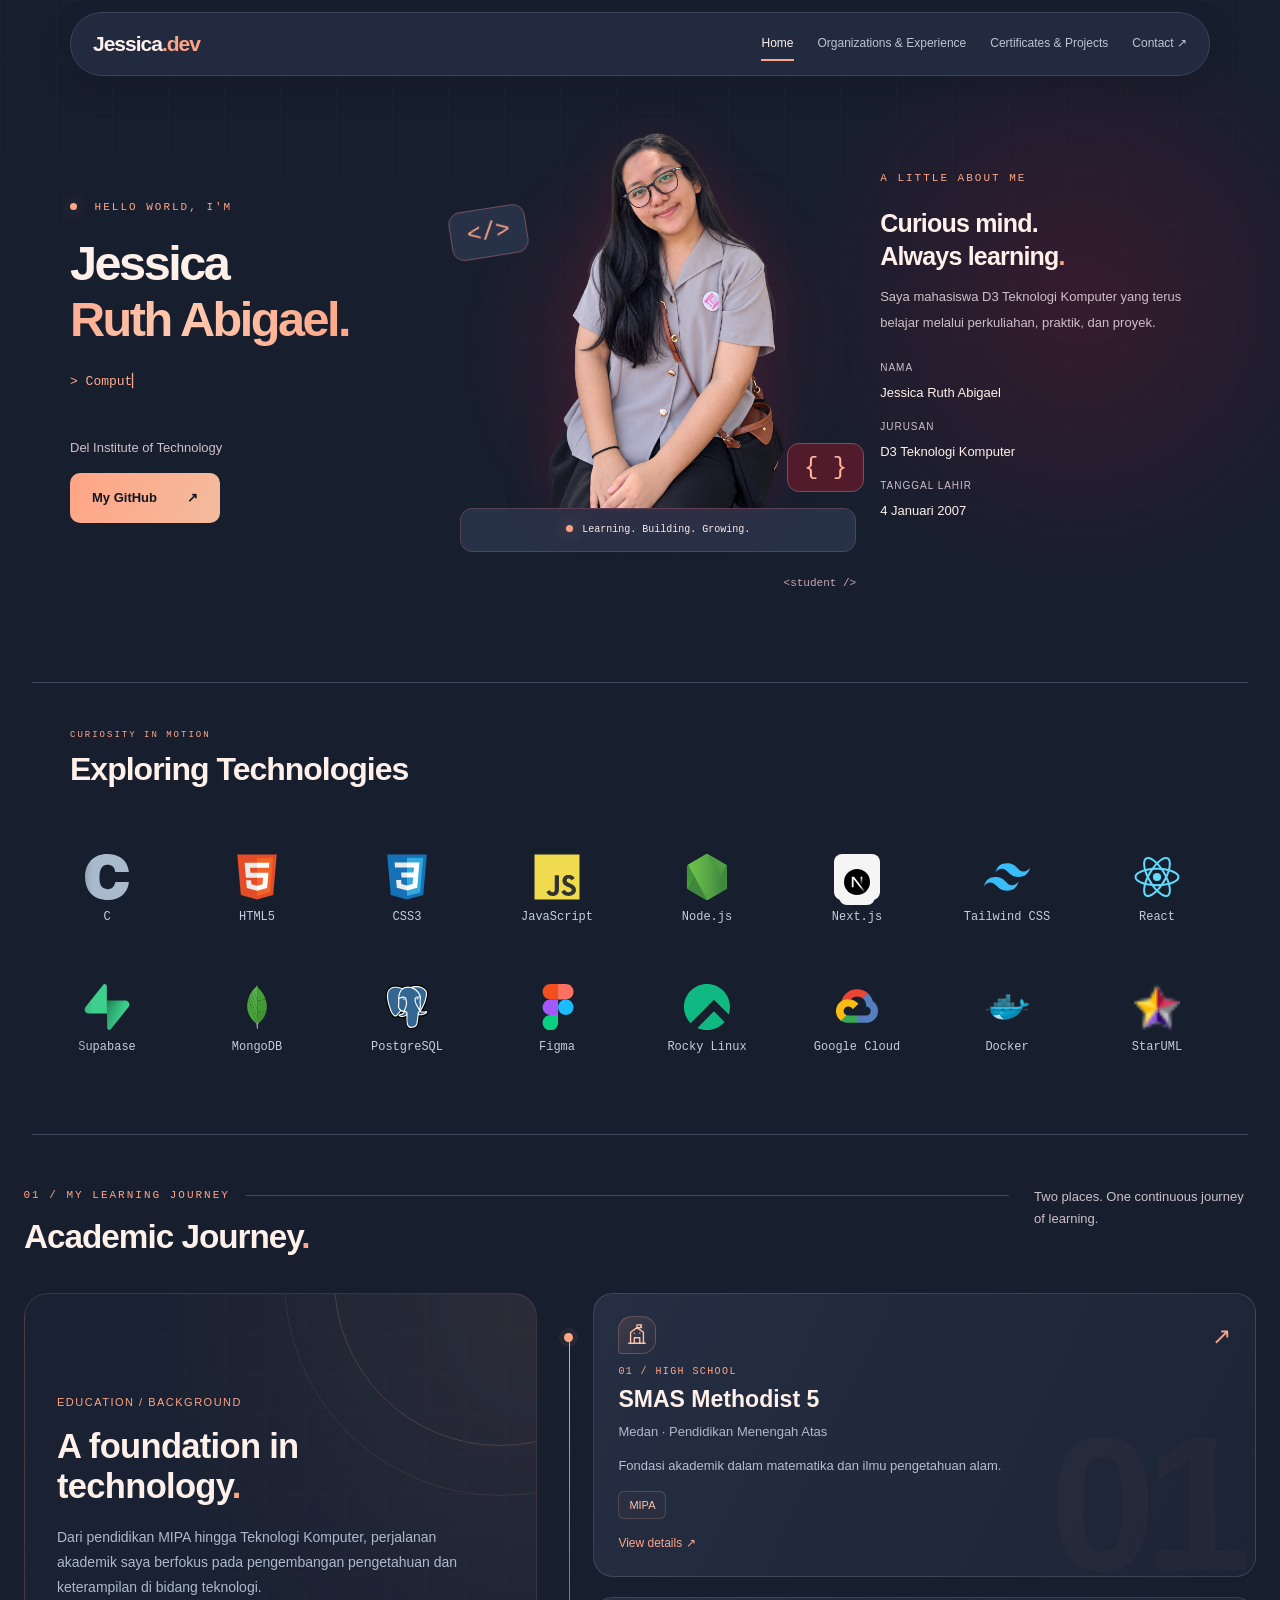
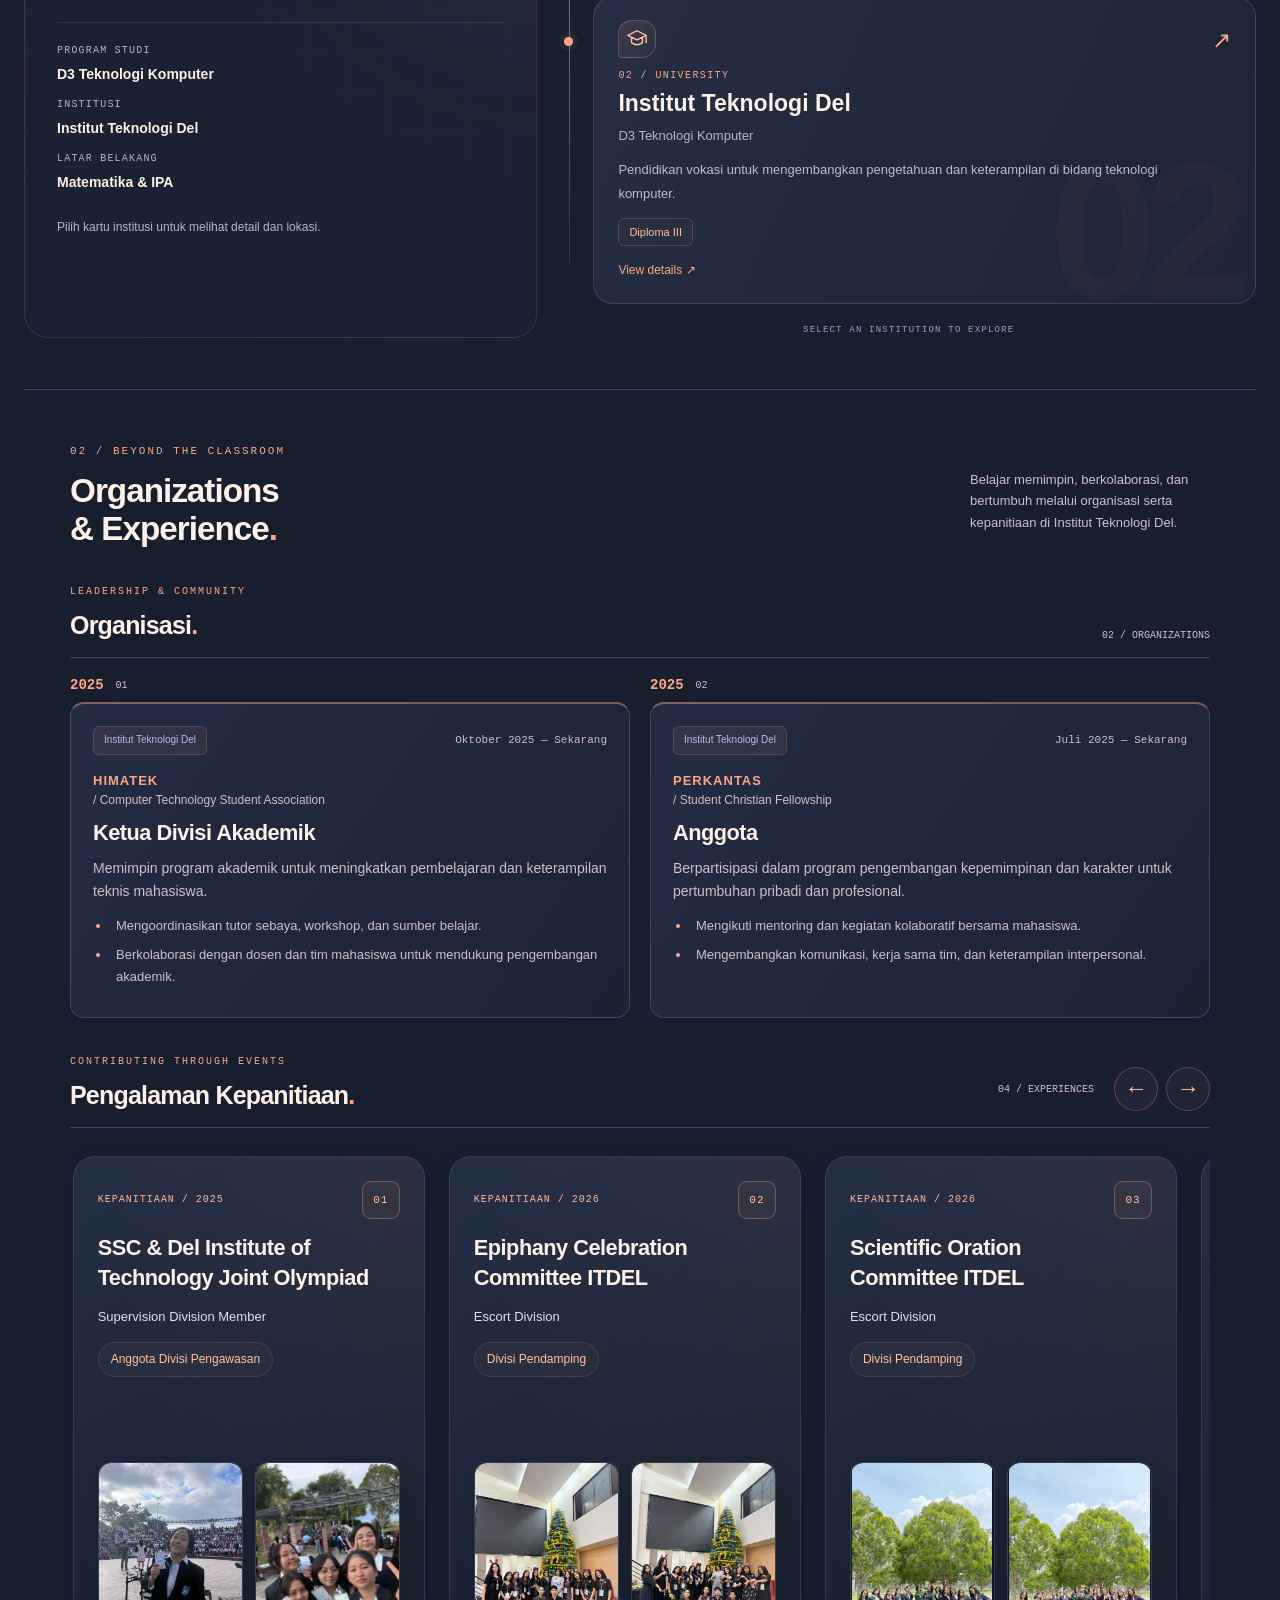
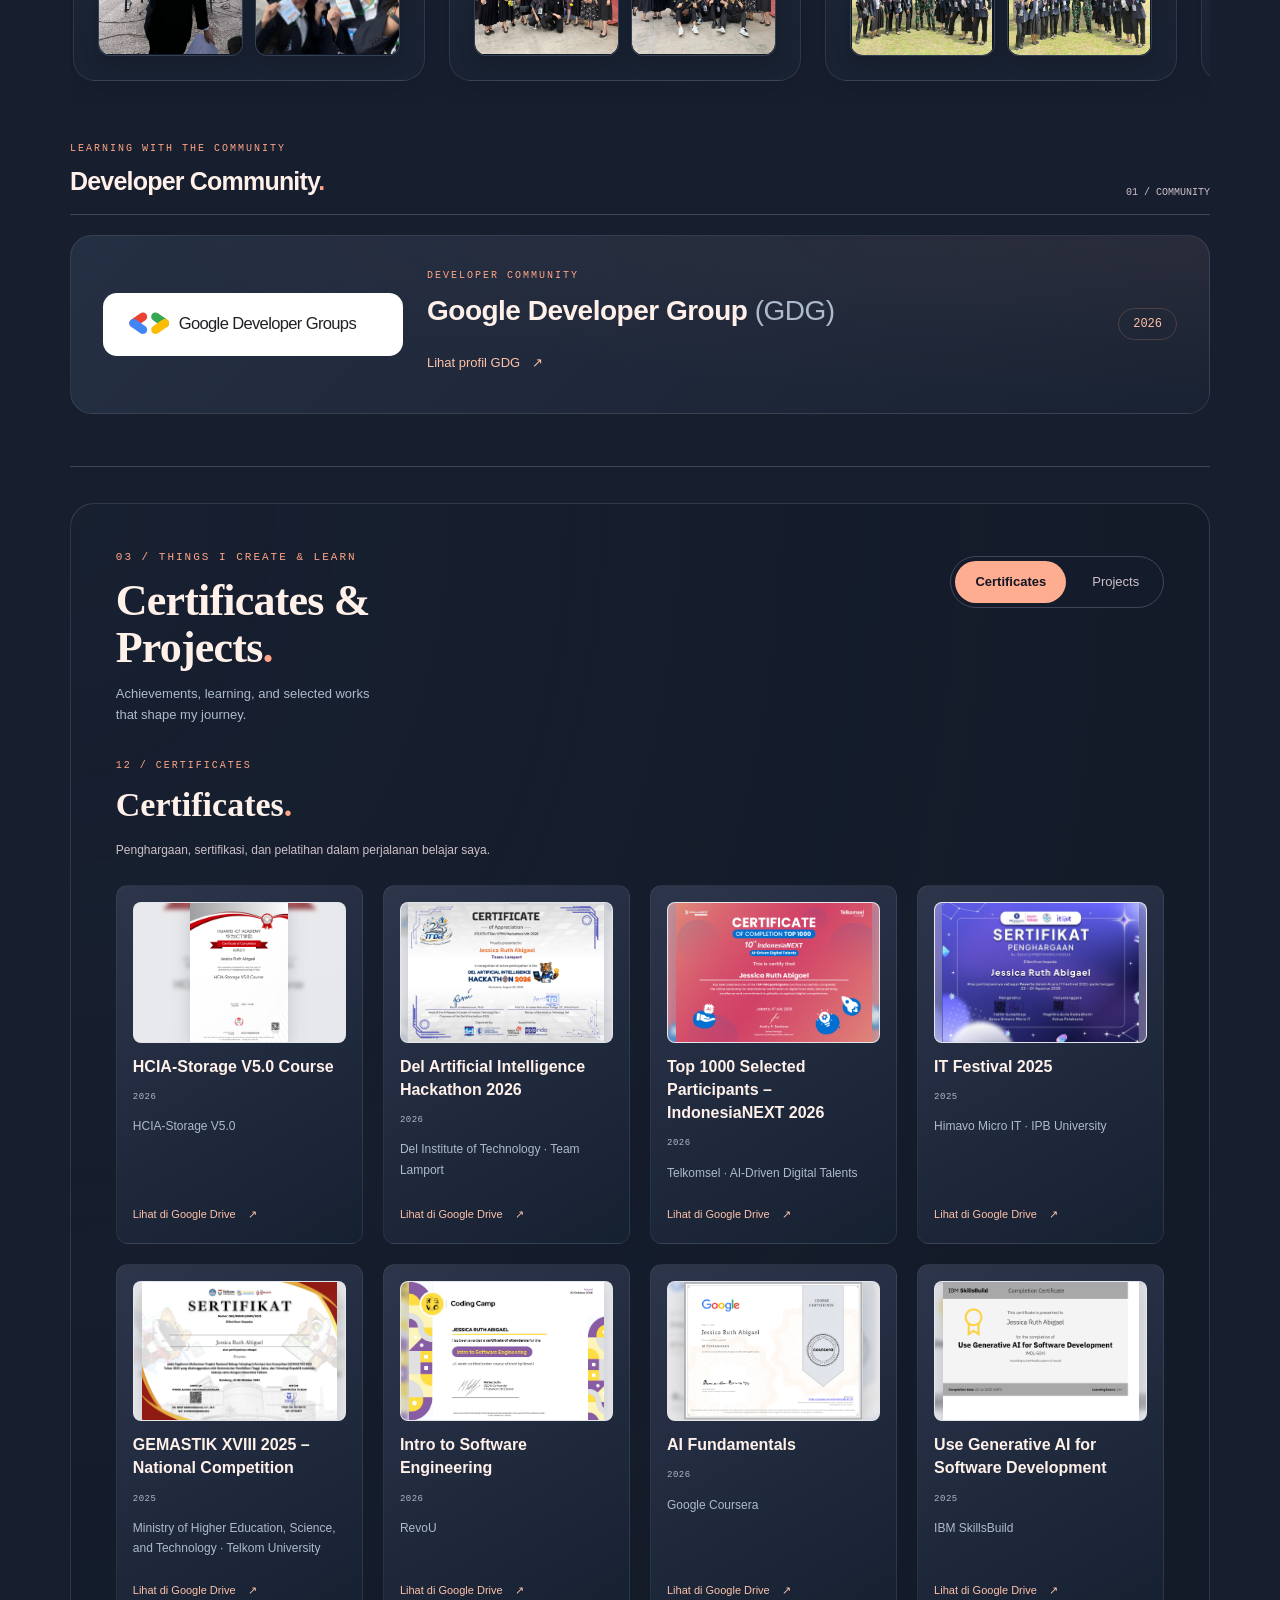
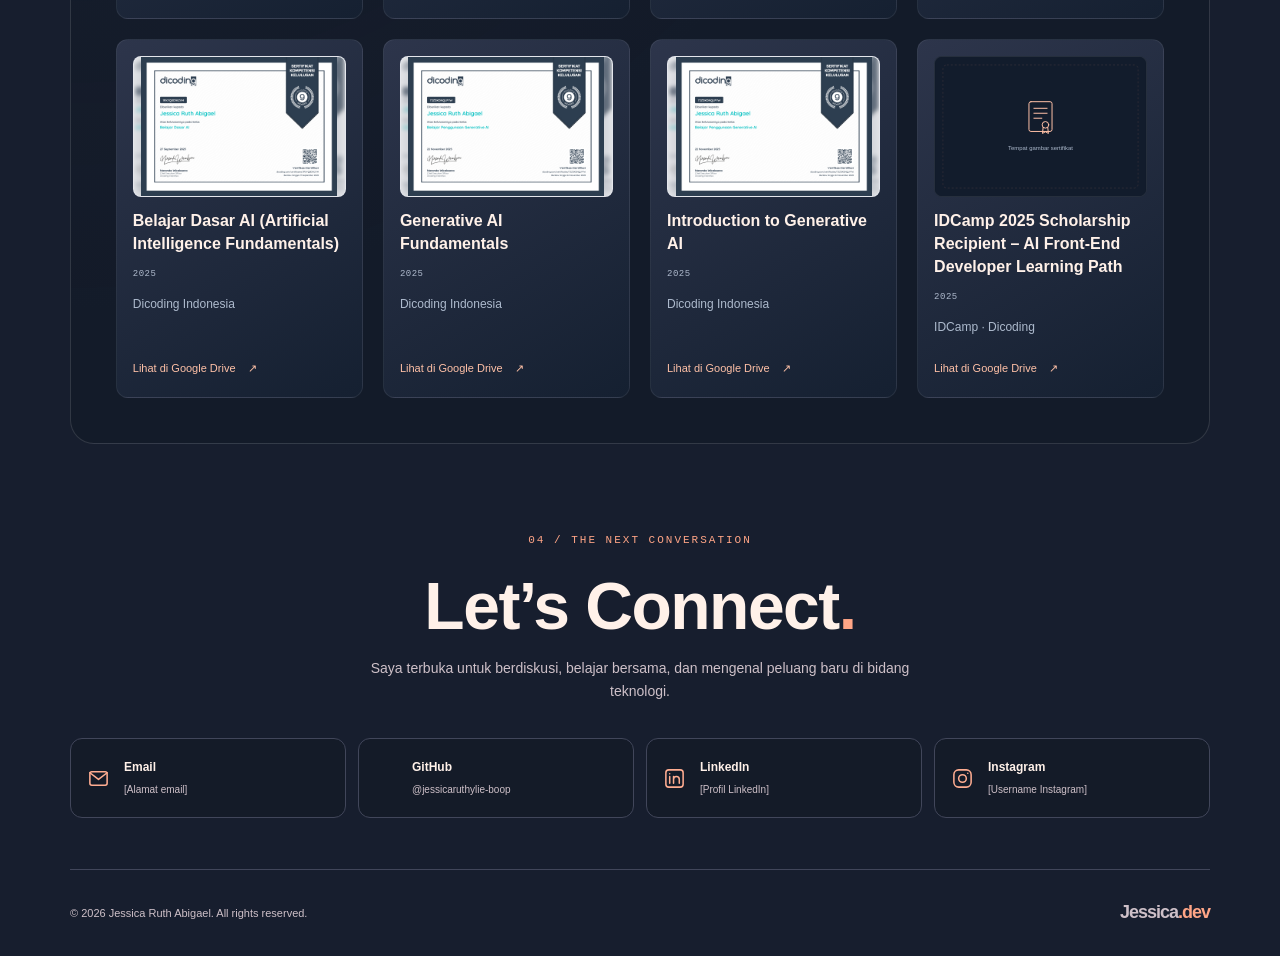
==== commit 3314695b: "sd" ====
--- a/portofolio-jessicaruth/jessica-dark/index.html
+++ b/portofolio-jessicaruth/jessica-dark/index.html
@@ -1091,30 +1091,22 @@
             aria-label="Galeri Certificates"
           >
             <article class="credential-entry">
-              <!-- Ganti src berikut dengan gambar sertifikat HCIA-Storage. -->
               <figure class="credential-image">
                 <img
-                  src="assets/certificate-upload-placeholder.svg"
-                  alt="Tempat gambar sertifikat HCIA-Storage V5.0 Course"
+                  src="assets/hcia-storage-v5.png"
+                  alt="Sertifikat HCIA-Storage V5.0 Course untuk Jessica Ruth Abigael"
                   width="640"
                   height="420"
                   loading="lazy"
                 />
-                <figcaption>Gambar sertifikat belum ditambahkan</figcaption>
+                <figcaption>HCIA-Storage V5.0 Course ? Jessica Ruth Abigael</figcaption>
               </figure>
               <div class="work-entry-meta">
                 <span>Certification</span><time datetime="2026">2026</time>
               </div>
               <h4>HCIA-Storage V5.0 Course</h4>
               <p>HCIA-Storage V5.0</p>
-              <a
-                class="work-drive-link"
-                href="https://drive.google.com/file/d/1Out3J3zmdJUGjdlPlJi_2pnHFvWB-M_V/view?usp=sharing"
-                target="_blank"
-                rel="noopener noreferrer"
-                >Lihat di Google Drive
-                <span aria-hidden="true">&#8599;</span></a
-              >
+              <a class="work-drive-link" href="https://drive.google.com/file/d/1Out3J3zmdJUGjdlPlJi_2pnHFvWB-M_V/view?usp=sharing" target="_blank" rel="noopener noreferrer">Lihat di Google Drive <span aria-hidden="true">&#8599;</span></a>
             </article>
             <article class="credential-entry">
               <!-- Ganti src dengan lokasi gambar sertifikat ini, misalnya assets/certificates/nama-sertifikat.jpg. -->
@@ -1225,147 +1217,96 @@
               <a class="work-drive-link" href="https://drive.google.com/file/d/1mDUuKr9-xImN_AMGRNRP09v0M_UWg_84/view?usp=sharing" target="_blank" rel="noopener noreferrer">Lihat di Google Drive <span aria-hidden="true">&#8599;</span></a>
             </article>
             <article class="credential-entry">
-              <!-- Ganti src dengan lokasi gambar sertifikat ini, misalnya assets/certificates/nama-sertifikat.jpg. -->
               <figure class="credential-image">
                 <img
-                  src="assets/certificate-upload-placeholder.svg"
-                  alt="Tempat gambar sertifikat AI Fundamentals"
+                  src="assets/ai-fundamentals.png"
+                  alt="Sertifikat AI Fundamentals untuk Jessica Ruth Abigael"
                   width="640"
                   height="420"
                   loading="lazy"
                 />
-                <figcaption>Gambar sertifikat belum ditambahkan</figcaption>
+                <figcaption>AI Fundamentals ? Jessica Ruth Abigael</figcaption>
               </figure>
               <div class="work-entry-meta">
                 <span>Certification</span><time datetime="2026">2026</time>
               </div>
               <h4>AI Fundamentals</h4>
               <p>Google Coursera</p>
-
-              <!-- Tambahkan href="URL_GOOGLE_DRIVE" pada tautan di bawah, hapus aria-disabled, lalu ubah teks menjadi "Lihat di Google Drive". -->
-              <a
-                class="work-drive-link"
-                aria-disabled="true"
-                target="_blank"
-                rel="noopener noreferrer"
-                >Google Drive · belum ditambahkan
-                <span aria-hidden="true">&#8599;</span></a
-              >
+              <a class="work-drive-link" href="https://drive.google.com/file/d/1RxPzgaJWaQn4_nJMWJ7ps-AeFm7Ns3AQ/view?usp=sharing" target="_blank" rel="noopener noreferrer">Lihat di Google Drive <span aria-hidden="true">&#8599;</span></a>
             </article>
             <article class="credential-entry">
-              <!-- Ganti src dengan lokasi gambar sertifikat ini, misalnya assets/certificates/nama-sertifikat.jpg. -->
               <figure class="credential-image">
                 <img
-                  src="assets/certificate-upload-placeholder.svg"
-                  alt="Tempat gambar sertifikat Use Generative AI for Software Development"
+                  src="assets/ibm-generative-ai.png"
+                  alt="Sertifikat Use Generative AI for Software Development untuk Jessica Ruth Abigael"
                   width="640"
                   height="420"
                   loading="lazy"
                 />
-                <figcaption>Gambar sertifikat belum ditambahkan</figcaption>
+                <figcaption>Use Generative AI for Software Development ? Jessica Ruth Abigael</figcaption>
               </figure>
               <div class="work-entry-meta">
                 <span>Certification</span><time datetime="2025">2025</time>
               </div>
               <h4>Use Generative AI for Software Development</h4>
               <p>IBM SkillsBuild</p>
-
-              <!-- Tambahkan href="URL_GOOGLE_DRIVE" pada tautan di bawah, hapus aria-disabled, lalu ubah teks menjadi "Lihat di Google Drive". -->
-              <a
-                class="work-drive-link"
-                aria-disabled="true"
-                target="_blank"
-                rel="noopener noreferrer"
-                >Google Drive · belum ditambahkan
-                <span aria-hidden="true">&#8599;</span></a
-              >
+              <a class="work-drive-link" href="https://drive.google.com/file/d/11_O3GaodbQp1k4DH6De_VSfTnBLvE62u/view?usp=sharing" target="_blank" rel="noopener noreferrer">Lihat di Google Drive <span aria-hidden="true">&#8599;</span></a>
             </article>
             <article class="credential-entry">
-              <!-- Ganti src dengan lokasi gambar sertifikat ini, misalnya assets/certificates/nama-sertifikat.jpg. -->
               <figure class="credential-image">
                 <img
-                  src="assets/certificate-upload-placeholder.svg"
-                  alt="Tempat gambar sertifikat Belajar Dasar AI (Artificial Intelligence Fundamentals)"
+                  src="assets/belajar-dasar-ai.png"
+                  alt="Sertifikat Belajar Dasar AI (Artificial Intelligence Fundamentals) untuk Jessica Ruth Abigael"
                   width="640"
                   height="420"
                   loading="lazy"
                 />
-                <figcaption>Gambar sertifikat belum ditambahkan</figcaption>
+                <figcaption>Belajar Dasar AI (Artificial Intelligence Fundamentals) ? Jessica Ruth Abigael</figcaption>
               </figure>
               <div class="work-entry-meta">
                 <span>Certification</span><time datetime="2025">2025</time>
               </div>
               <h4>Belajar Dasar AI (Artificial Intelligence Fundamentals)</h4>
               <p>Dicoding Indonesia</p>
-
-              <!-- Tambahkan href="URL_GOOGLE_DRIVE" pada tautan di bawah, hapus aria-disabled, lalu ubah teks menjadi "Lihat di Google Drive". -->
-              <a
-                class="work-drive-link"
-                aria-disabled="true"
-                target="_blank"
-                rel="noopener noreferrer"
-                >Google Drive · belum ditambahkan
-                <span aria-hidden="true">&#8599;</span></a
-              >
+              <a class="work-drive-link" href="https://drive.google.com/file/d/10RGNTF35hDZwko5K2ORJV_qF69cuqPV-/view?usp=sharing" target="_blank" rel="noopener noreferrer">Lihat di Google Drive <span aria-hidden="true">&#8599;</span></a>
             </article>
             <article class="credential-entry">
-              <!-- Ganti src dengan lokasi gambar sertifikat ini, misalnya assets/certificates/nama-sertifikat.jpg. -->
               <figure class="credential-image">
                 <img
-                  src="assets/certificate-upload-placeholder.svg"
-                  alt="Tempat gambar sertifikat Generative AI Fundamentals"
+                  src="assets/generative-ai-fundamentals.png"
+                  alt="Sertifikat Generative AI Fundamentals untuk Jessica Ruth Abigael"
                   width="640"
                   height="420"
                   loading="lazy"
                 />
-                <figcaption>Gambar sertifikat belum ditambahkan</figcaption>
+                <figcaption>Generative AI Fundamentals ? Jessica Ruth Abigael</figcaption>
               </figure>
               <div class="work-entry-meta">
                 <span>Certification</span><time datetime="2025">2025</time>
               </div>
               <h4>Generative AI Fundamentals</h4>
               <p>Dicoding Indonesia</p>
-
-              <!-- Tambahkan href="URL_GOOGLE_DRIVE" pada tautan di bawah, hapus aria-disabled, lalu ubah teks menjadi "Lihat di Google Drive". -->
-              <a
-                class="work-drive-link"
-                aria-disabled="true"
-                target="_blank"
-                rel="noopener noreferrer"
-                >Google Drive · belum ditambahkan
-                <span aria-hidden="true">&#8599;</span></a
-              >
+              <a class="work-drive-link" href="https://drive.google.com/file/d/1Y2BNjZM9GDMRwGR_-XZqopxTPdPYIOpS/view?usp=sharing" target="_blank" rel="noopener noreferrer">Lihat di Google Drive <span aria-hidden="true">&#8599;</span></a>
             </article>
             <article class="credential-entry">
-              <!-- Ganti src dengan lokasi gambar sertifikat ini, misalnya assets/certificates/nama-sertifikat.jpg. -->
               <figure class="credential-image">
                 <img
-                  src="assets/certificate-upload-placeholder.svg"
-                  alt="Tempat gambar sertifikat Introduction to Generative AI"
+                  src="assets/generative-ai-fundamentals.png"
+                  alt="Sertifikat Introduction to Generative AI untuk Jessica Ruth Abigael"
                   width="640"
                   height="420"
                   loading="lazy"
                 />
-                <figcaption>Gambar sertifikat belum ditambahkan</figcaption>
+                <figcaption>Introduction to Generative AI ? Jessica Ruth Abigael</figcaption>
               </figure>
               <div class="work-entry-meta">
                 <span>Certification</span><time datetime="2025">2025</time>
               </div>
               <h4>Introduction to Generative AI</h4>
               <p>Dicoding Indonesia</p>
-
-              <!-- Tambahkan href="URL_GOOGLE_DRIVE" pada tautan di bawah, hapus aria-disabled, lalu ubah teks menjadi "Lihat di Google Drive". -->
-              <a
-                class="work-drive-link"
-                aria-disabled="true"
-                target="_blank"
-                rel="noopener noreferrer"
-                >Google Drive · belum ditambahkan
-                <span aria-hidden="true">&#8599;</span></a
-              >
+              <a class="work-drive-link" href="https://drive.google.com/file/d/1Y2BNjZM9GDMRwGR_-XZqopxTPdPYIOpS/view?usp=sharing" target="_blank" rel="noopener noreferrer">Lihat di Google Drive <span aria-hidden="true">&#8599;</span></a>
             </article>
             <article class="credential-entry">
-              <!-- Ganti src dengan lokasi gambar sertifikat ini, misalnya assets/certificates/nama-sertifikat.jpg. -->
               <figure class="credential-image">
                 <img
                   src="assets/certificate-upload-placeholder.svg"
@@ -1385,16 +1326,7 @@
                 Learning Path
               </h4>
               <p>IDCamp · Dicoding</p>
-
-              <!-- Tambahkan href="URL_GOOGLE_DRIVE" pada tautan di bawah, hapus aria-disabled, lalu ubah teks menjadi "Lihat di Google Drive". -->
-              <a
-                class="work-drive-link"
-                aria-disabled="true"
-                target="_blank"
-                rel="noopener noreferrer"
-                >Google Drive · belum ditambahkan
-                <span aria-hidden="true">&#8599;</span></a
-              >
+              <a class="work-drive-link" href="https://drive.google.com/drive/folders/1fIeFLh-oCcYvUHzrwQR72bD8iP8NzdXN?usp=drive_link" target="_blank" rel="noopener noreferrer">Lihat di Google Drive <span aria-hidden="true">&#8599;</span></a>
             </article>
           </div>
         </div>
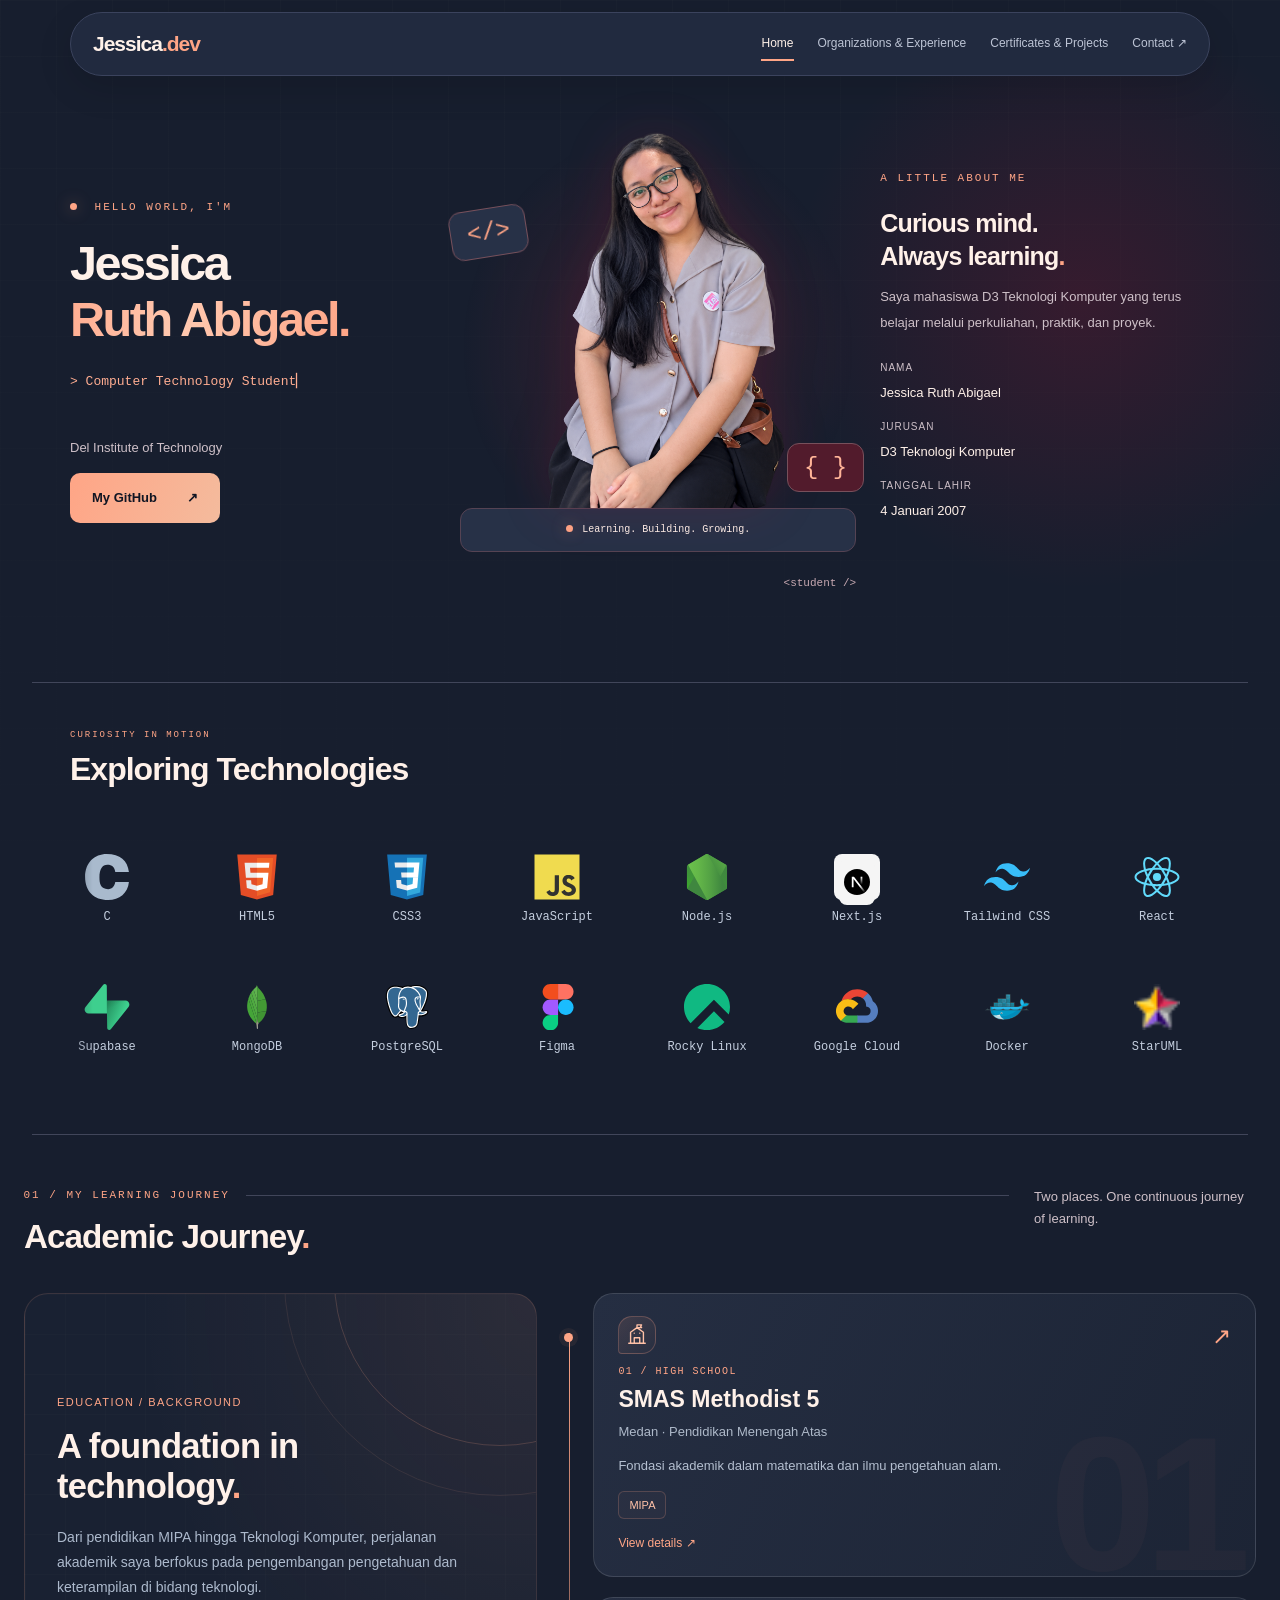
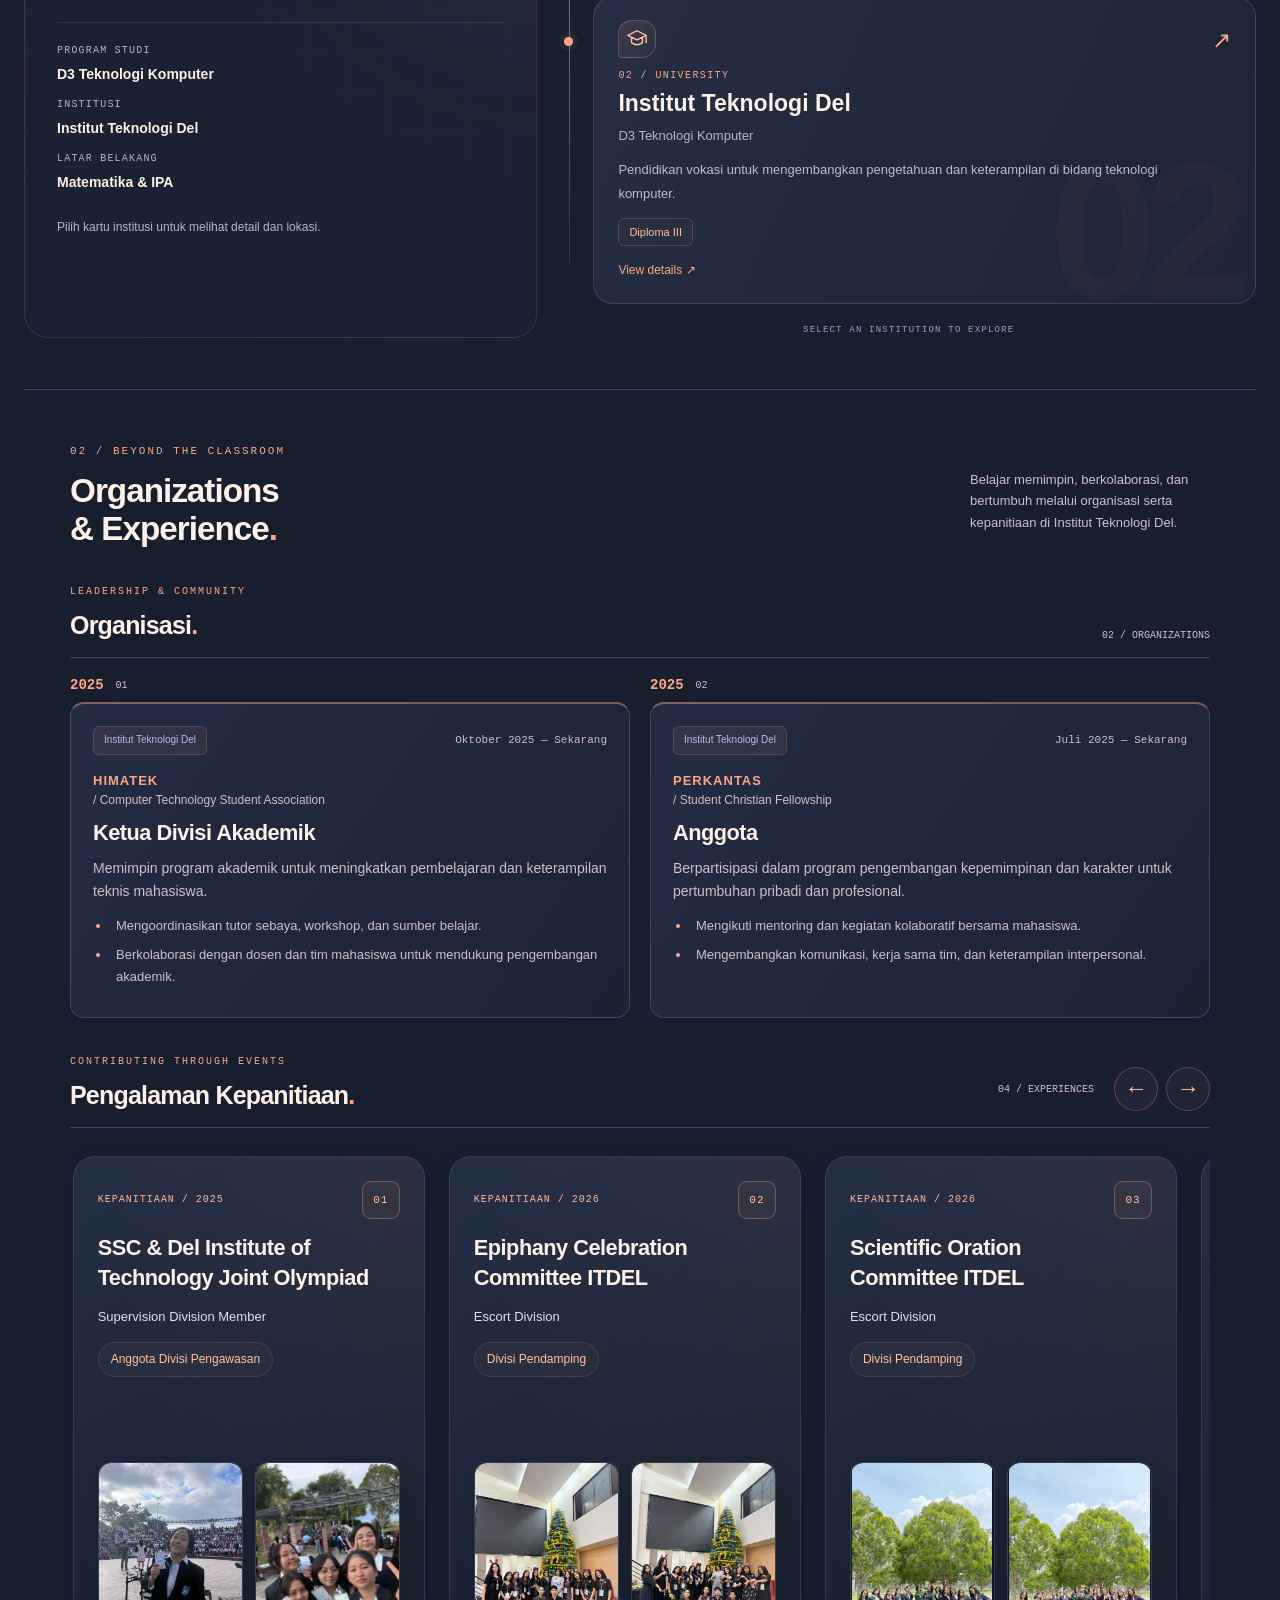
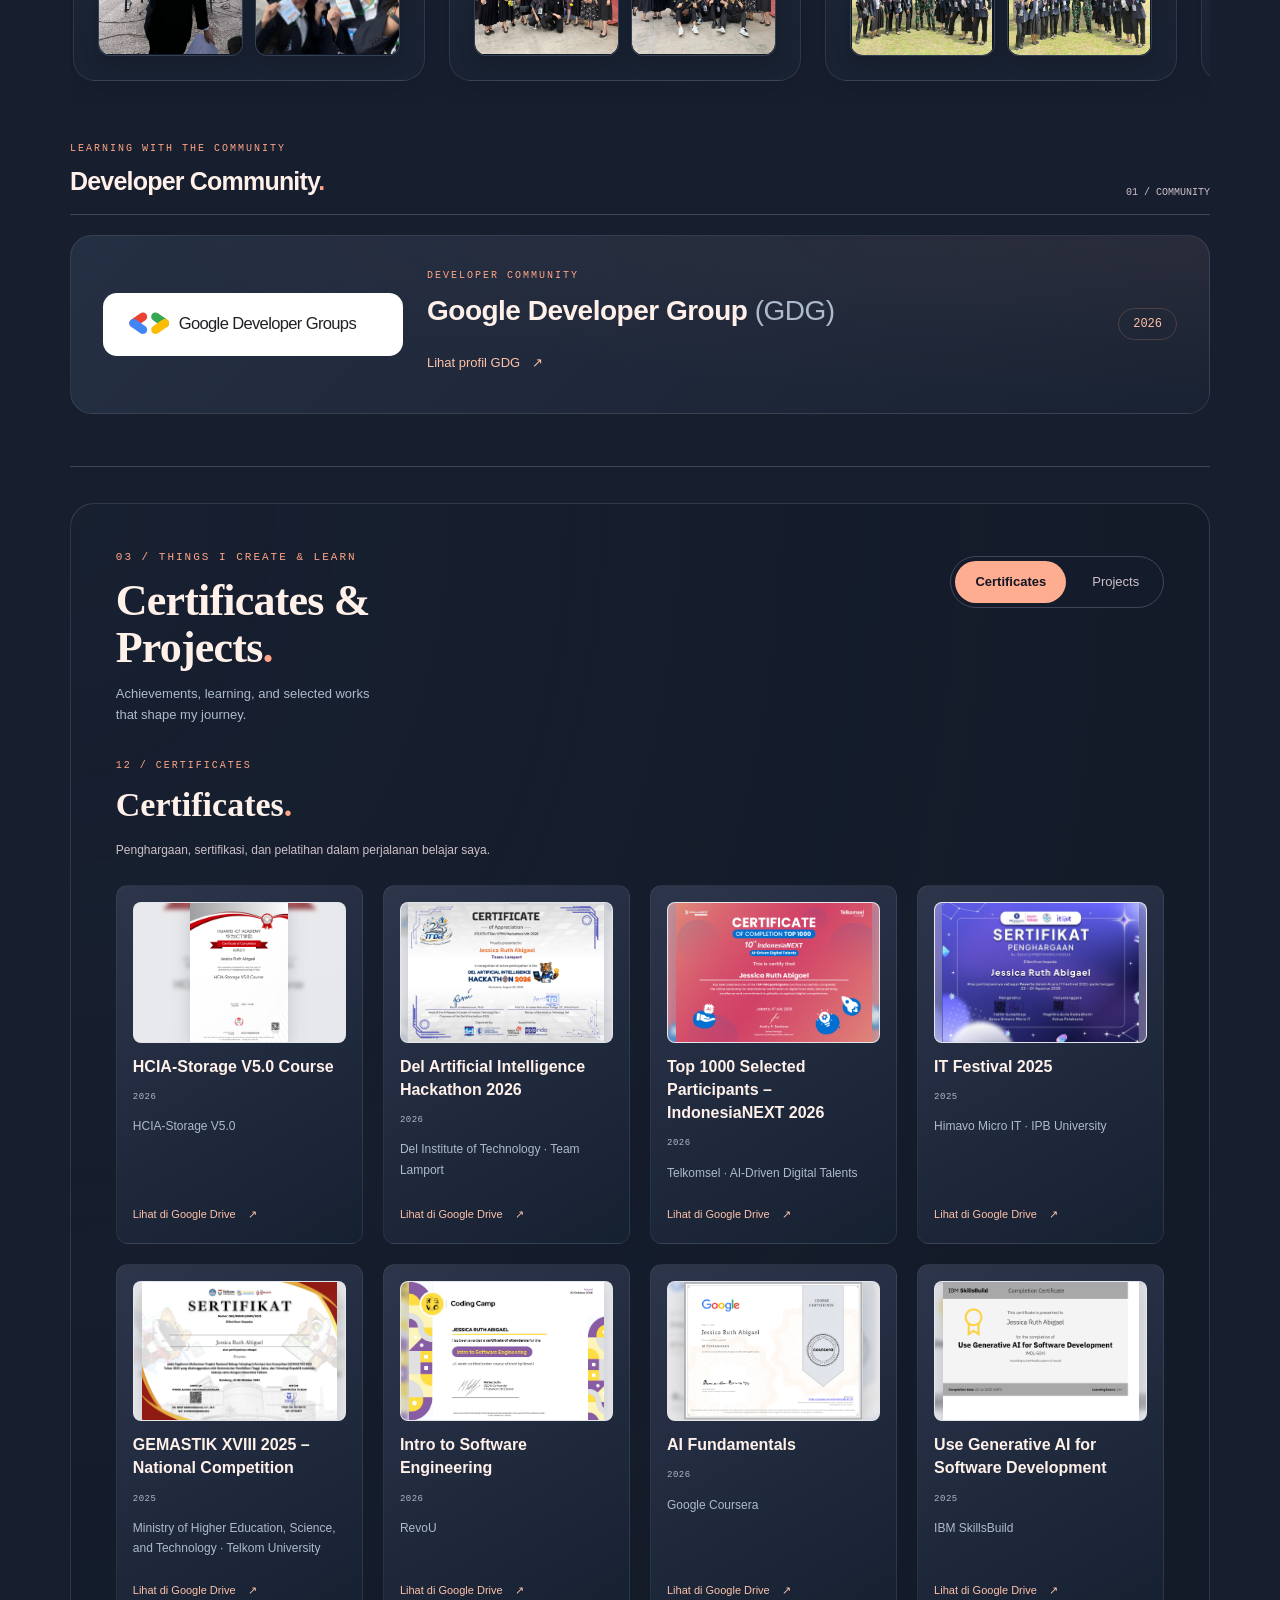
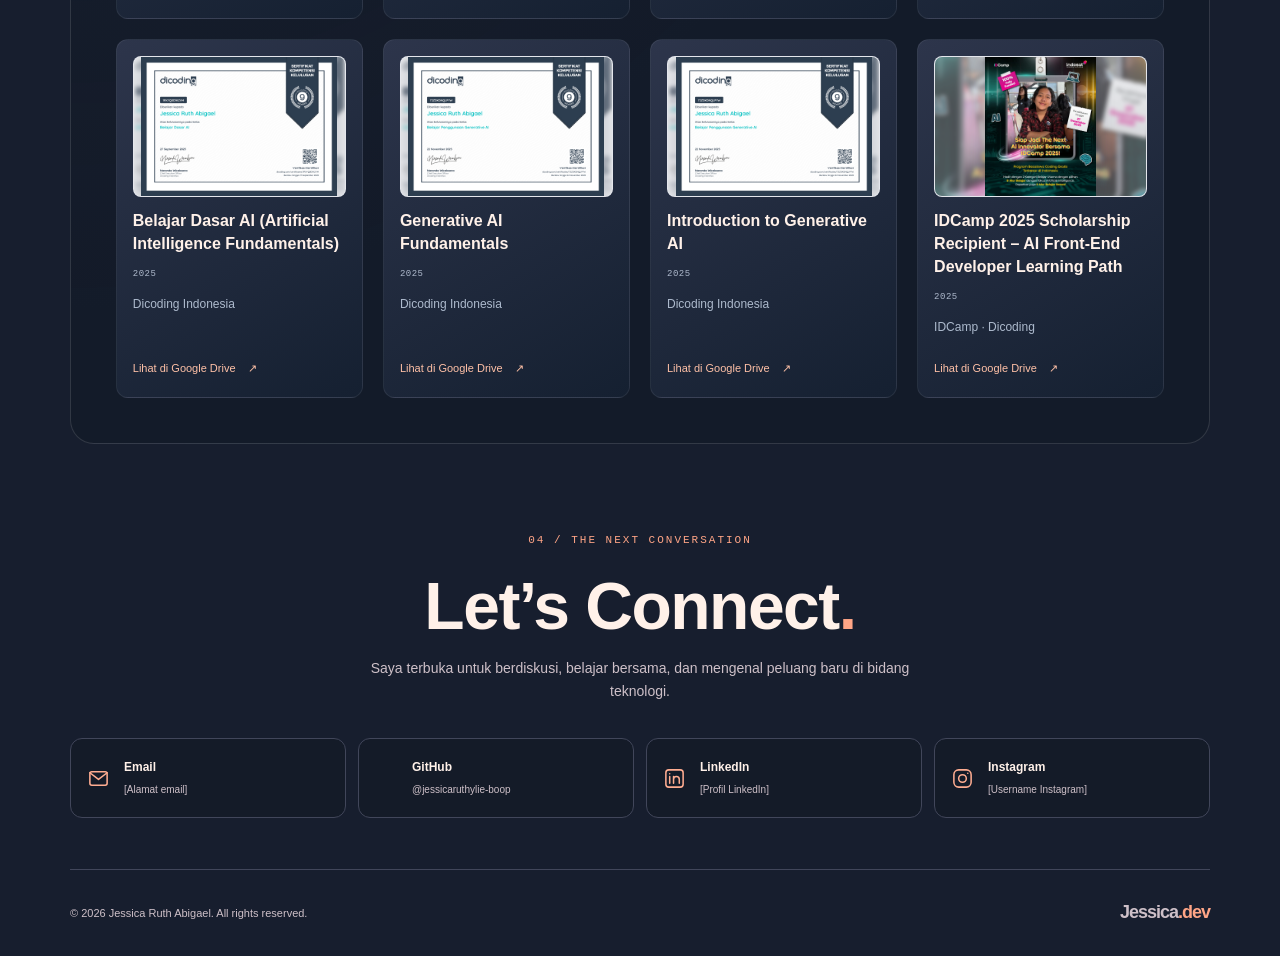
==== commit 3ba5d4c0: "sd" ====
--- a/portofolio-jessicaruth/jessica-dark/index.html
+++ b/portofolio-jessicaruth/jessica-dark/index.html
@@ -1309,13 +1309,13 @@
             <article class="credential-entry">
               <figure class="credential-image">
                 <img
-                  src="assets/certificate-upload-placeholder.svg"
-                  alt="Tempat gambar sertifikat IDCamp 2025 Scholarship Recipient – AI Front-End Developer Learning Path"
+                  src="assets/idcamp-2025.jpg"
+                  alt="Foto Jessica Ruth Abigael untuk IDCamp 2025 Scholarship Recipient ? AI Front-End Developer Learning Path"
                   width="640"
                   height="420"
                   loading="lazy"
                 />
-                <figcaption>Gambar sertifikat belum ditambahkan</figcaption>
+                <figcaption>IDCamp 2025 ? Jessica Ruth Abigael</figcaption>
               </figure>
               <div class="work-entry-meta">
                 <span>Courses &amp; Training</span
@@ -1343,16 +1343,7 @@
                 <span>Kontribusi</span>System Development &amp; Database
                 Integration
               </p>
-
-              <!-- Tambahkan href="URL_GOOGLE_DRIVE" pada tautan di bawah, hapus aria-disabled, lalu ubah teks menjadi "Lihat di Google Drive". -->
-              <a
-                class="work-drive-link"
-                aria-disabled="true"
-                target="_blank"
-                rel="noopener noreferrer"
-                >Google Drive · belum ditambahkan
-                <span aria-hidden="true">&#8599;</span></a
-              >
+              <a class="work-drive-link" href="https://drive.google.com/file/d/14N_Ulvqxrre6fiyWm7npAILLgranhcL8/view?usp=sharing" target="_blank" rel="noopener noreferrer">Lihat di Google Drive <span aria-hidden="true">&#8599;</span></a>
             </article>
             <article class="work-entry">
               <div class="work-entry-meta">
@@ -1362,16 +1353,7 @@
               <p class="work-contribution">
                 <span>Kontribusi</span>Network &amp; System Administrator
               </p>
-
-              <!-- Tambahkan href="URL_GOOGLE_DRIVE" pada tautan di bawah, hapus aria-disabled, lalu ubah teks menjadi "Lihat di Google Drive". -->
-              <a
-                class="work-drive-link"
-                aria-disabled="true"
-                target="_blank"
-                rel="noopener noreferrer"
-                >Google Drive · belum ditambahkan
-                <span aria-hidden="true">&#8599;</span></a
-              >
+              <a class="work-drive-link" href="https://drive.google.com/file/d/1BZba1wY2SZgj92a8QXpdgqDgfuShfe_N/view?usp=sharing" target="_blank" rel="noopener noreferrer">Lihat di Google Drive <span aria-hidden="true">&#8599;</span></a>
             </article>
             <article class="work-entry">
               <div class="work-entry-meta">
@@ -1381,16 +1363,7 @@
               <p class="work-contribution">
                 <span>Kontribusi</span>C Programmer &amp; Game Developer
               </p>
-
-              <!-- Tambahkan href="URL_GOOGLE_DRIVE" pada tautan di bawah, hapus aria-disabled, lalu ubah teks menjadi "Lihat di Google Drive". -->
-              <a
-                class="work-drive-link"
-                aria-disabled="true"
-                target="_blank"
-                rel="noopener noreferrer"
-                >Google Drive · belum ditambahkan
-                <span aria-hidden="true">&#8599;</span></a
-              >
+              <a class="work-drive-link" href="https://drive.google.com/file/d/1ei1QvF3W4MoMtA64wOACCOPt1wN33SyO/view?usp=sharing" target="_blank" rel="noopener noreferrer">Lihat di Google Drive <span aria-hidden="true">&#8599;</span></a>
             </article>
             <article class="work-entry">
               <div class="work-entry-meta">
@@ -1403,16 +1376,7 @@
               <p class="work-contribution">
                 <span>Kontribusi</span>System Analyst &amp; Software Developer
               </p>
-
-              <!-- Tambahkan href="URL_GOOGLE_DRIVE" pada tautan di bawah, hapus aria-disabled, lalu ubah teks menjadi "Lihat di Google Drive". -->
-              <a
-                class="work-drive-link"
-                aria-disabled="true"
-                target="_blank"
-                rel="noopener noreferrer"
-                >Google Drive · belum ditambahkan
-                <span aria-hidden="true">&#8599;</span></a
-              >
+              <a class="work-drive-link" href="https://drive.google.com/file/d/1LfI1XcSl1GOdwLgDh2Q-E25wuJmO_IOS/view?usp=sharing" target="_blank" rel="noopener noreferrer">Lihat di Google Drive <span aria-hidden="true">&#8599;</span></a>
             </article>
             <article class="work-entry">
               <div class="work-entry-meta">
@@ -1423,16 +1387,7 @@
                 <span>Kontribusi</span>Front-End Developer – Web Development
                 Project
               </p>
-
-              <!-- Tambahkan href="URL_GOOGLE_DRIVE" pada tautan di bawah, hapus aria-disabled, lalu ubah teks menjadi "Lihat di Google Drive". -->
-              <a
-                class="work-drive-link"
-                aria-disabled="true"
-                target="_blank"
-                rel="noopener noreferrer"
-                >Google Drive · belum ditambahkan
-                <span aria-hidden="true">&#8599;</span></a
-              >
+              <a class="work-drive-link" href="https://drive.google.com/file/d/1CJ9Lkn4Lr_t7WyYv3a0HVcu4hqaACUYp/view?usp=sharing" target="_blank" rel="noopener noreferrer">Lihat di Google Drive <span aria-hidden="true">&#8599;</span></a>
             </article>
             <article class="work-entry">
               <div class="work-entry-meta">
@@ -1442,16 +1397,7 @@
               <p class="work-contribution">
                 <span>Kontribusi</span>System Analyst
               </p>
-
-              <!-- Tambahkan href="URL_GOOGLE_DRIVE" pada tautan di bawah, hapus aria-disabled, lalu ubah teks menjadi "Lihat di Google Drive". -->
-              <a
-                class="work-drive-link"
-                aria-disabled="true"
-                target="_blank"
-                rel="noopener noreferrer"
-                >Google Drive · belum ditambahkan
-                <span aria-hidden="true">&#8599;</span></a
-              >
+              <a class="work-drive-link" href="https://drive.google.com/file/d/1q415wd16gbQeae-SuXh5iY14VtJ3QNP4/view?usp=sharing" target="_blank" rel="noopener noreferrer">Lihat di Google Drive <span aria-hidden="true">&#8599;</span></a>
             </article>
             <article class="work-entry">
               <div class="work-entry-meta">
@@ -1461,16 +1407,7 @@
               <p class="work-contribution">
                 <span>Kontribusi</span>UI/UX Designer
               </p>
-
-              <!-- Tambahkan href="URL_GOOGLE_DRIVE" pada tautan di bawah, hapus aria-disabled, lalu ubah teks menjadi "Lihat di Google Drive". -->
-              <a
-                class="work-drive-link"
-                aria-disabled="true"
-                target="_blank"
-                rel="noopener noreferrer"
-                >Google Drive · belum ditambahkan
-                <span aria-hidden="true">&#8599;</span></a
-              >
+              <a class="work-drive-link" href="https://drive.google.com/file/d/12v3GtNo7wZ-WVroQNgWJ4HhgC75roQw2/view?usp=sharing" target="_blank" rel="noopener noreferrer">Lihat di Google Drive <span aria-hidden="true">&#8599;</span></a>
             </article>
             <article class="work-entry">
               <div class="work-entry-meta">
@@ -1480,16 +1417,7 @@
               <p class="work-contribution">
                 <span>Kontribusi</span>Full-Stack Developer
               </p>
-
-              <!-- Tambahkan href="URL_GOOGLE_DRIVE" pada tautan di bawah, hapus aria-disabled, lalu ubah teks menjadi "Lihat di Google Drive". -->
-              <a
-                class="work-drive-link"
-                aria-disabled="true"
-                target="_blank"
-                rel="noopener noreferrer"
-                >Google Drive · belum ditambahkan
-                <span aria-hidden="true">&#8599;</span></a
-              >
+              <a class="work-drive-link" href="https://drive.google.com/file/d/1yYPrdGCUpNsJoru8cbFbOhXz84SSpEVb/view?usp=sharing" target="_blank" rel="noopener noreferrer">Lihat di Google Drive <span aria-hidden="true">&#8599;</span></a>
             </article>
             <article class="work-entry">
               <div class="work-entry-meta">
@@ -1499,16 +1427,7 @@
               <p class="work-contribution">
                 <span>Kontribusi</span>C Programming
               </p>
-
-              <!-- Tambahkan href="URL_GOOGLE_DRIVE" pada tautan di bawah, hapus aria-disabled, lalu ubah teks menjadi "Lihat di Google Drive". -->
-              <a
-                class="work-drive-link"
-                aria-disabled="true"
-                target="_blank"
-                rel="noopener noreferrer"
-                >Google Drive · belum ditambahkan
-                <span aria-hidden="true">&#8599;</span></a
-              >
+              <a class="work-drive-link" href="https://drive.google.com/file/d/13J9ymB9th4rz3sJlL0rAY2Jlih17NeNF/view?usp=sharing" target="_blank" rel="noopener noreferrer">Lihat di Google Drive <span aria-hidden="true">&#8599;</span></a>
             </article>
           </div>
         </div>
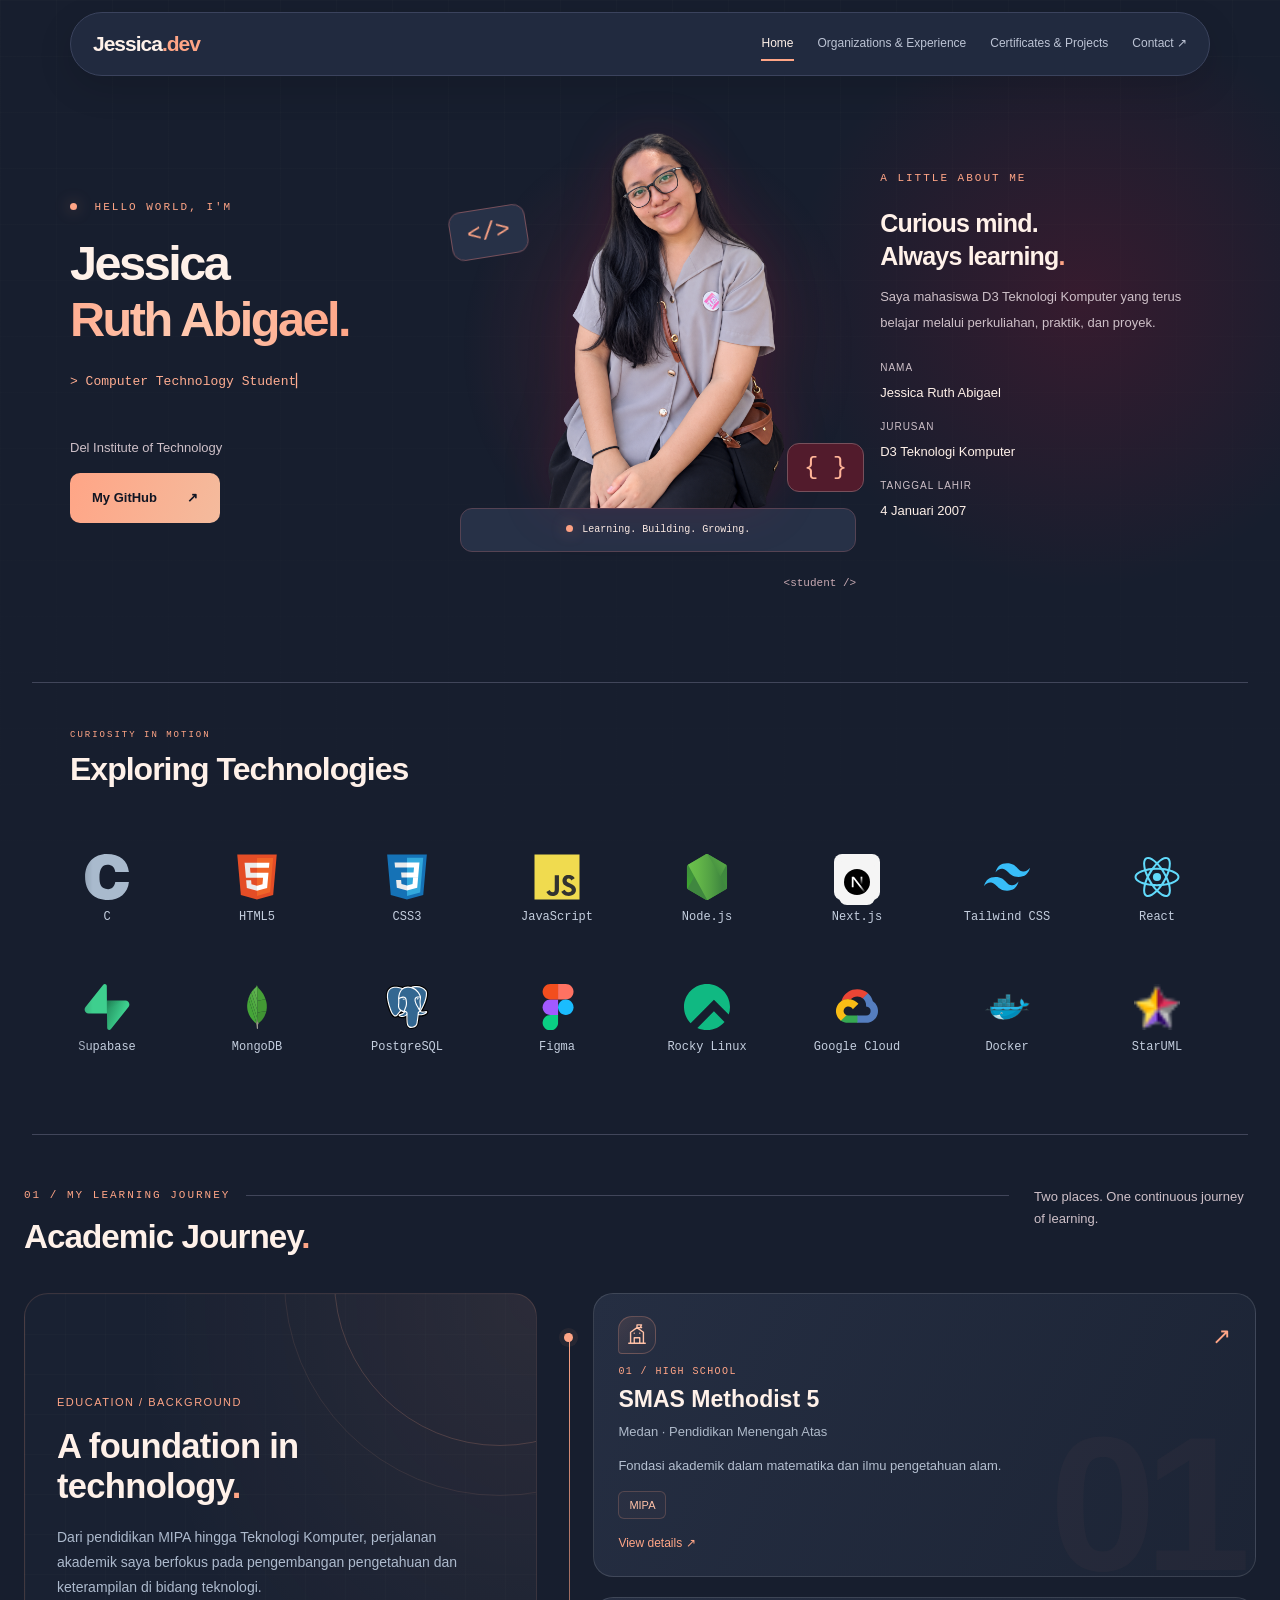
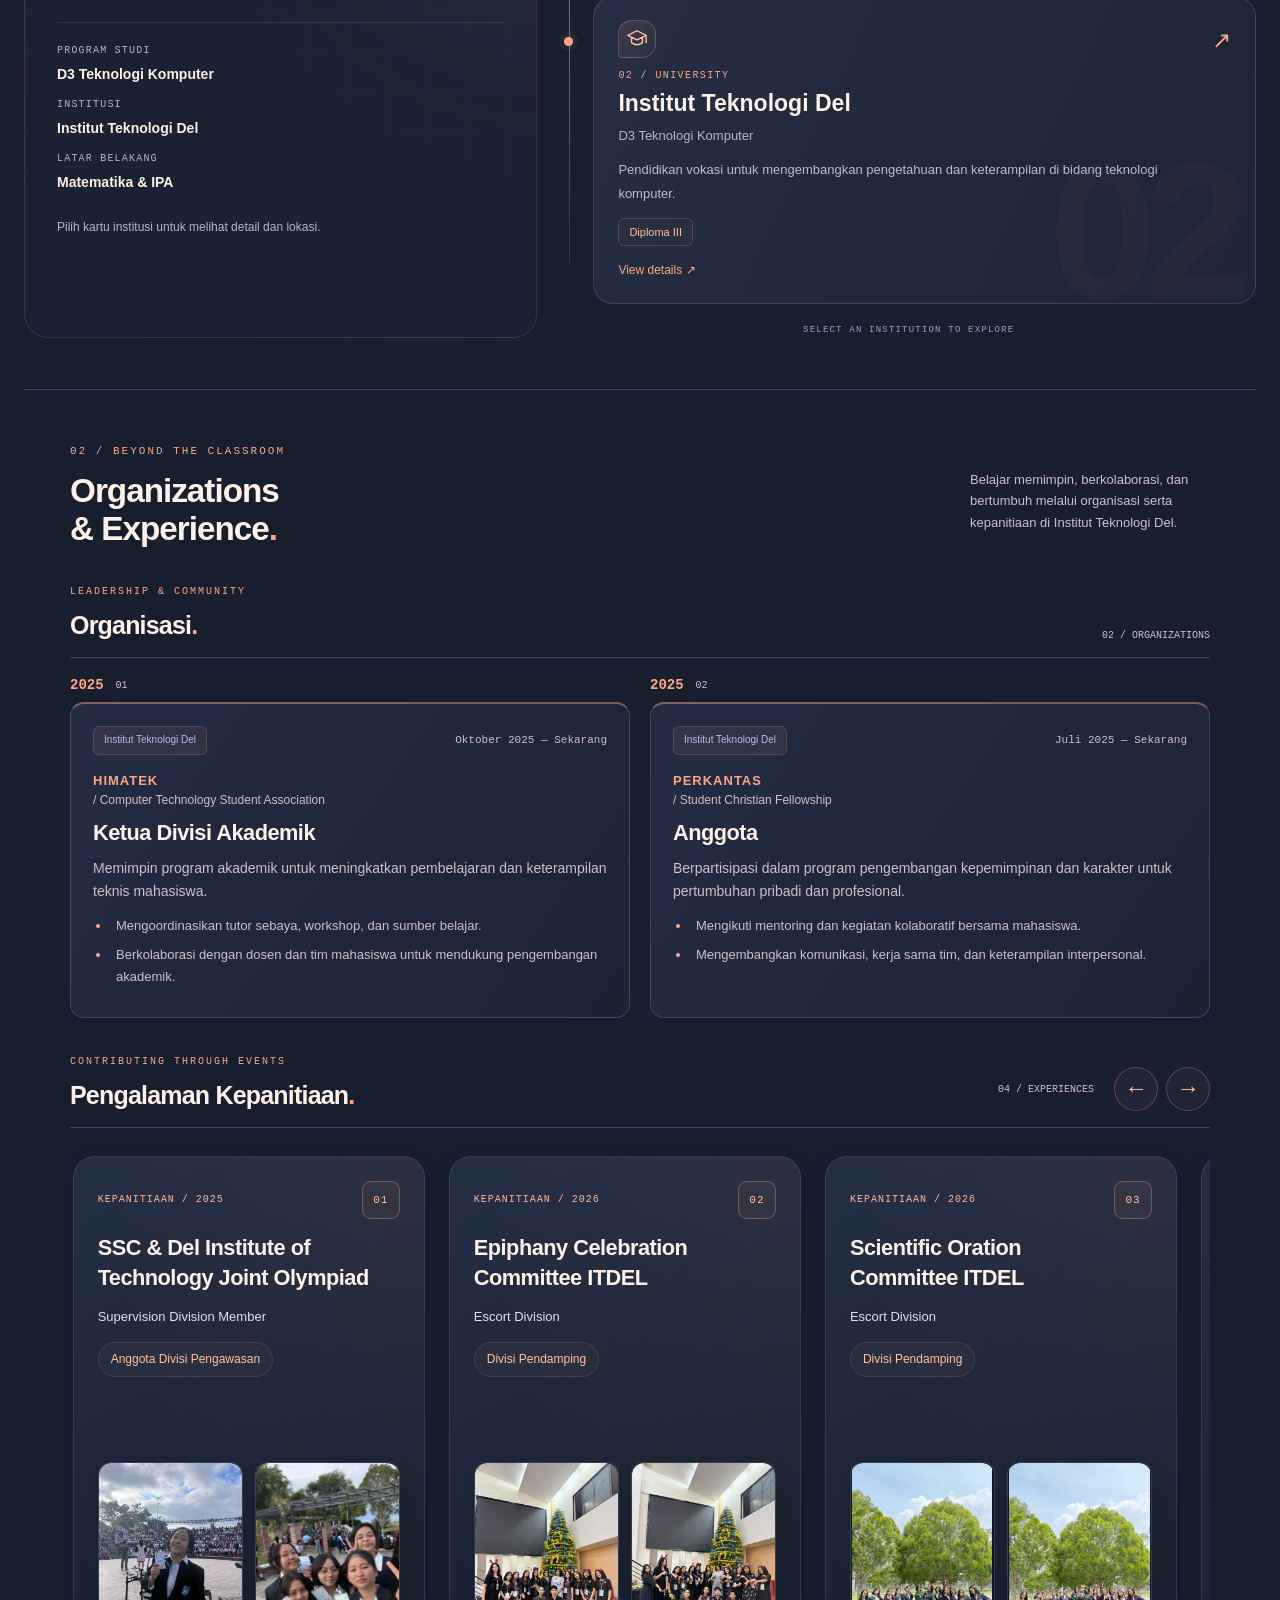
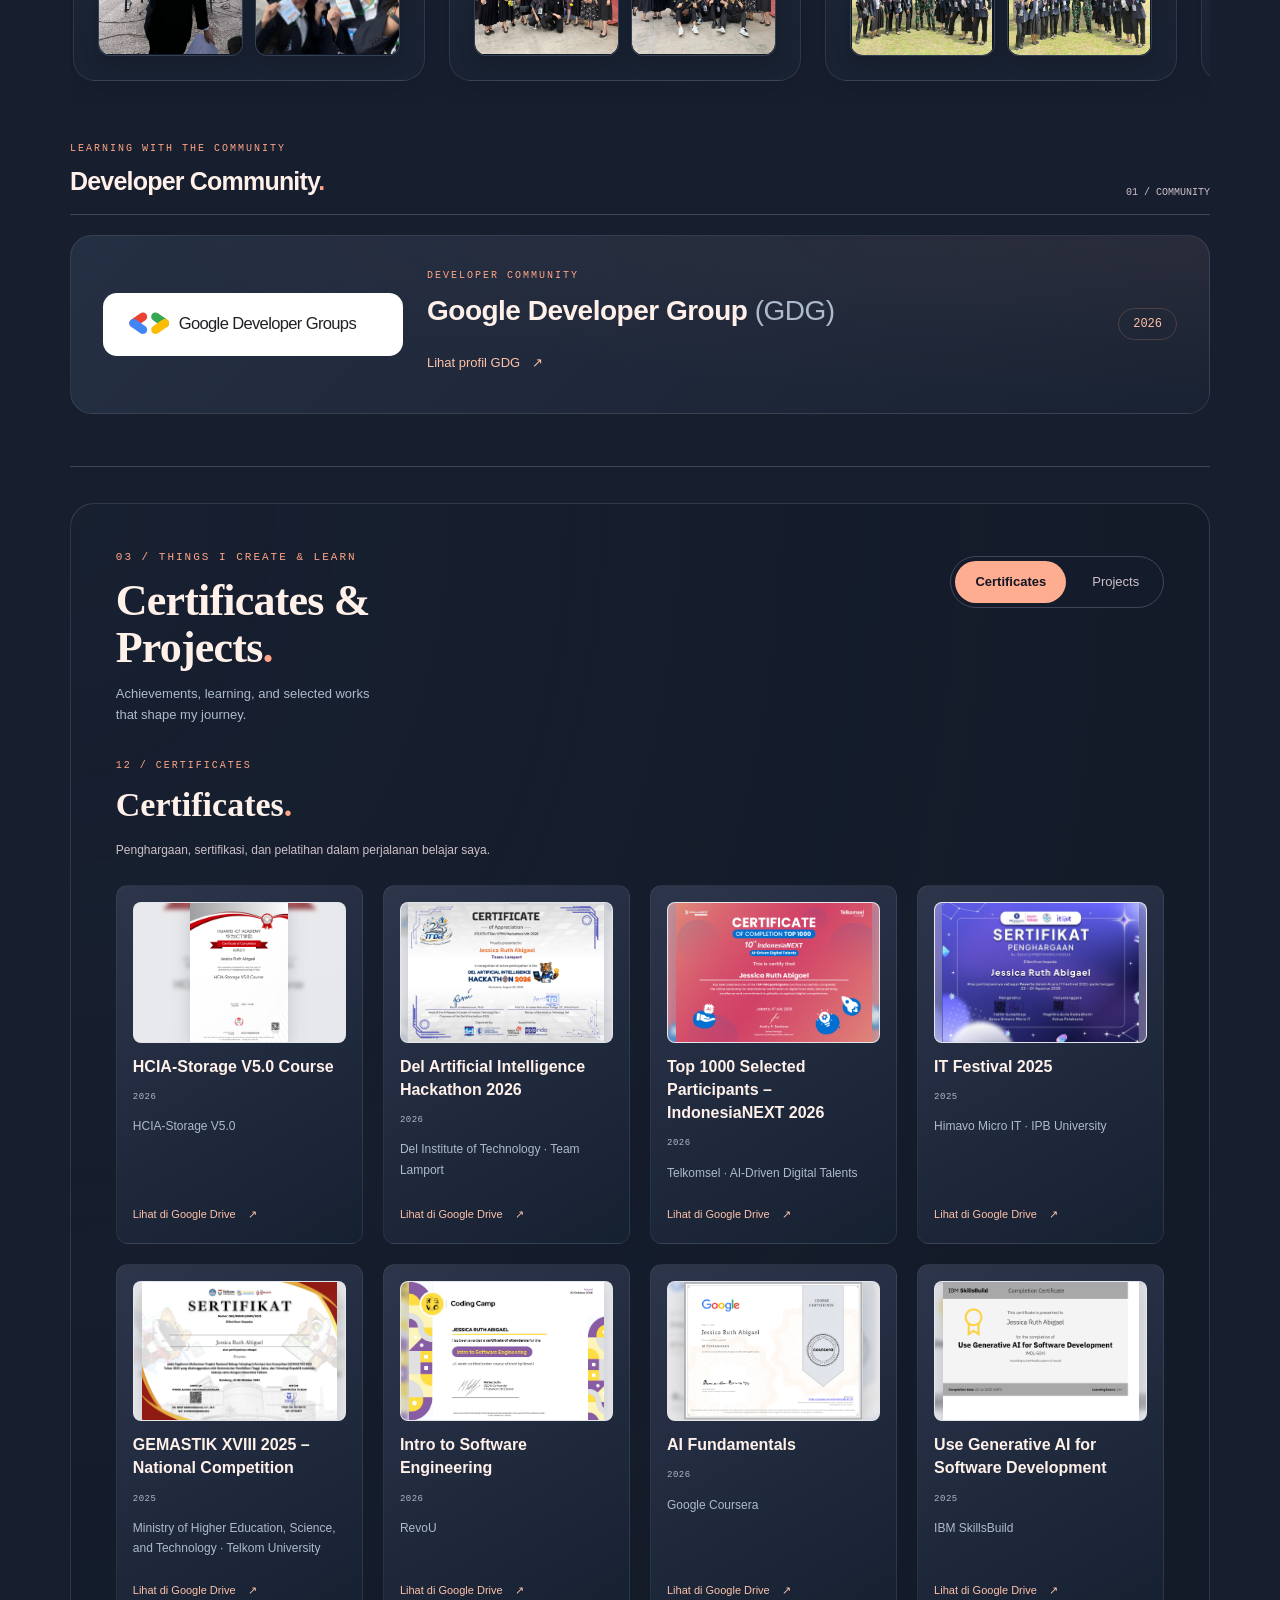
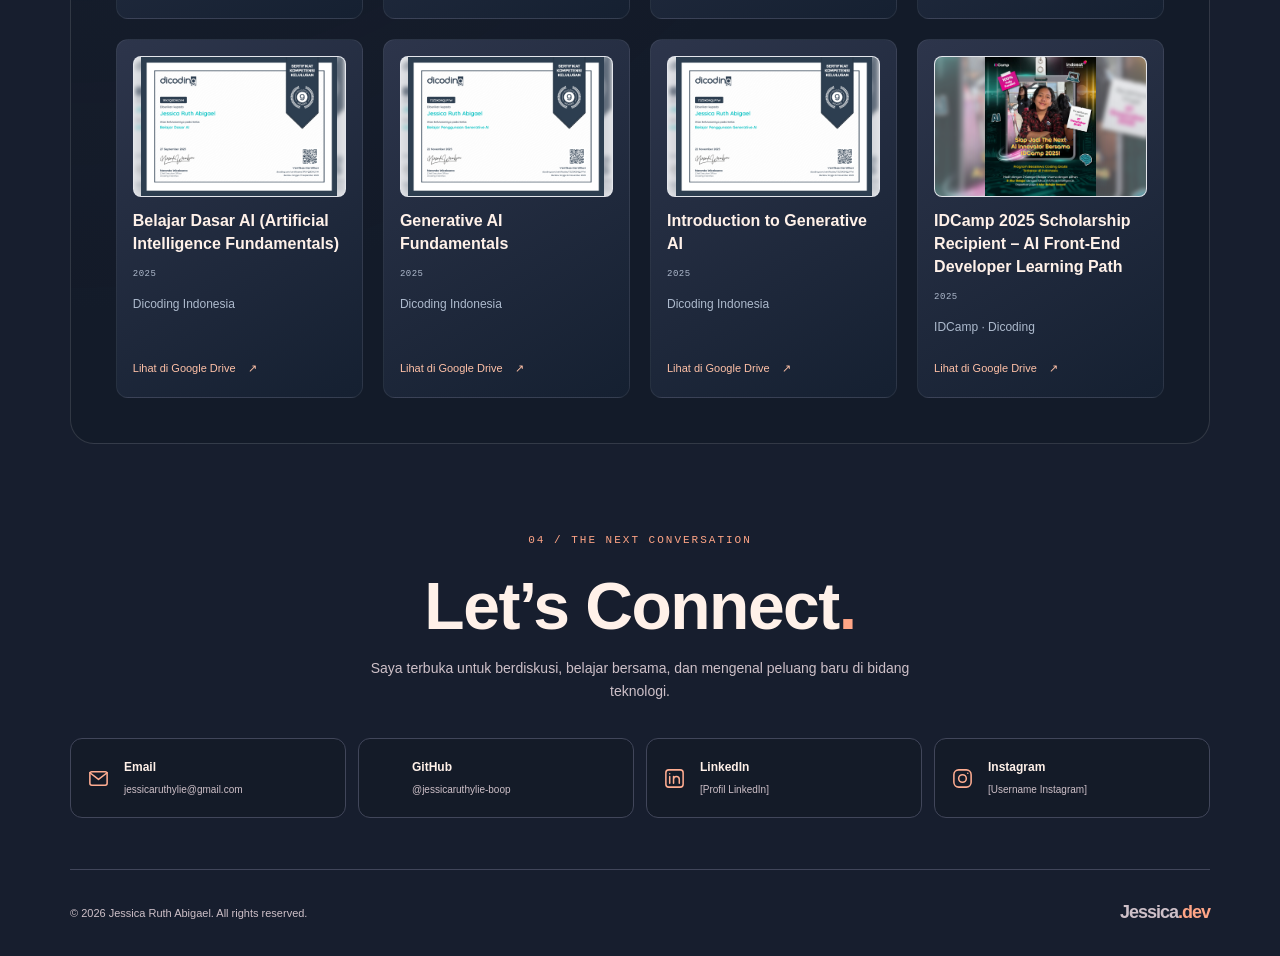
==== commit e131d9ad: "d" ====
--- a/portofolio-jessicaruth/jessica-dark/index.html
+++ b/portofolio-jessicaruth/jessica-dark/index.html
@@ -1099,14 +1099,23 @@
                   height="420"
                   loading="lazy"
                 />
-                <figcaption>HCIA-Storage V5.0 Course ? Jessica Ruth Abigael</figcaption>
+                <figcaption>
+                  HCIA-Storage V5.0 Course ? Jessica Ruth Abigael
+                </figcaption>
               </figure>
               <div class="work-entry-meta">
                 <span>Certification</span><time datetime="2026">2026</time>
               </div>
               <h4>HCIA-Storage V5.0 Course</h4>
               <p>HCIA-Storage V5.0</p>
-              <a class="work-drive-link" href="https://drive.google.com/file/d/1Out3J3zmdJUGjdlPlJi_2pnHFvWB-M_V/view?usp=sharing" target="_blank" rel="noopener noreferrer">Lihat di Google Drive <span aria-hidden="true">&#8599;</span></a>
+              <a
+                class="work-drive-link"
+                href="https://drive.google.com/file/d/1Out3J3zmdJUGjdlPlJi_2pnHFvWB-M_V/view?usp=sharing"
+                target="_blank"
+                rel="noopener noreferrer"
+                >Lihat di Google Drive
+                <span aria-hidden="true">&#8599;</span></a
+              >
             </article>
             <article class="credential-entry">
               <!-- Ganti src dengan lokasi gambar sertifikat ini, misalnya assets/certificates/nama-sertifikat.jpg. -->
@@ -1147,7 +1156,10 @@
                   height="420"
                   loading="lazy"
                 />
-                <figcaption>Top 1000 Selected Participants – IndonesiaNEXT 2026 ? Jessica Ruth Abigael</figcaption>
+                <figcaption>
+                  Top 1000 Selected Participants – IndonesiaNEXT 2026 ? Jessica
+                  Ruth Abigael
+                </figcaption>
               </figure>
               <div class="work-entry-meta">
                 <span>Certificate of Appreciation</span
@@ -1155,7 +1167,14 @@
               </div>
               <h4>Top 1000 Selected Participants – IndonesiaNEXT 2026</h4>
               <p>Telkomsel · AI-Driven Digital Talents</p>
-              <a class="work-drive-link" href="https://drive.google.com/file/d/1SVfLomPhAE02uR-kX7rl7CXeS7T04kr3/view?usp=sharing" target="_blank" rel="noopener noreferrer">Lihat di Google Drive <span aria-hidden="true">&#8599;</span></a>
+              <a
+                class="work-drive-link"
+                href="https://drive.google.com/file/d/1SVfLomPhAE02uR-kX7rl7CXeS7T04kr3/view?usp=sharing"
+                target="_blank"
+                rel="noopener noreferrer"
+                >Lihat di Google Drive
+                <span aria-hidden="true">&#8599;</span></a
+              >
             </article>
             <article class="credential-entry">
               <figure class="credential-image">
@@ -1174,7 +1193,14 @@
               </div>
               <h4>IT Festival 2025</h4>
               <p>Himavo Micro IT · IPB University</p>
-              <a class="work-drive-link" href="https://drive.google.com/file/d/1NvD883W1MaZSe3Hnmw9_M1aYdEUjexFY/view?usp=sharing" target="_blank" rel="noopener noreferrer">Lihat di Google Drive <span aria-hidden="true">&#8599;</span></a>
+              <a
+                class="work-drive-link"
+                href="https://drive.google.com/file/d/1NvD883W1MaZSe3Hnmw9_M1aYdEUjexFY/view?usp=sharing"
+                target="_blank"
+                rel="noopener noreferrer"
+                >Lihat di Google Drive
+                <span aria-hidden="true">&#8599;</span></a
+              >
             </article>
             <article class="credential-entry">
               <figure class="credential-image">
@@ -1185,7 +1211,10 @@
                   height="420"
                   loading="lazy"
                 />
-                <figcaption>GEMASTIK XVIII 2025 – National Competition ? Jessica Ruth Abigael</figcaption>
+                <figcaption>
+                  GEMASTIK XVIII 2025 – National Competition ? Jessica Ruth
+                  Abigael
+                </figcaption>
               </figure>
               <div class="work-entry-meta">
                 <span>Certificate of Appreciation</span
@@ -1196,7 +1225,14 @@
                 Ministry of Higher Education, Science, and Technology · Telkom
                 University
               </p>
-              <a class="work-drive-link" href="https://drive.google.com/file/d/1PtJrHE1yCUpWAqC6jmWEOPldl2YUPxGU/view?usp=sharing" target="_blank" rel="noopener noreferrer">Lihat di Google Drive <span aria-hidden="true">&#8599;</span></a>
+              <a
+                class="work-drive-link"
+                href="https://drive.google.com/file/d/1PtJrHE1yCUpWAqC6jmWEOPldl2YUPxGU/view?usp=sharing"
+                target="_blank"
+                rel="noopener noreferrer"
+                >Lihat di Google Drive
+                <span aria-hidden="true">&#8599;</span></a
+              >
             </article>
             <article class="credential-entry">
               <figure class="credential-image">
@@ -1207,14 +1243,23 @@
                   height="420"
                   loading="lazy"
                 />
-                <figcaption>Intro to Software Engineering ? Jessica Ruth Abigael</figcaption>
+                <figcaption>
+                  Intro to Software Engineering ? Jessica Ruth Abigael
+                </figcaption>
               </figure>
               <div class="work-entry-meta">
                 <span>Certification</span><time datetime="2026">2026</time>
               </div>
               <h4>Intro to Software Engineering</h4>
               <p>RevoU</p>
-              <a class="work-drive-link" href="https://drive.google.com/file/d/1mDUuKr9-xImN_AMGRNRP09v0M_UWg_84/view?usp=sharing" target="_blank" rel="noopener noreferrer">Lihat di Google Drive <span aria-hidden="true">&#8599;</span></a>
+              <a
+                class="work-drive-link"
+                href="https://drive.google.com/file/d/1mDUuKr9-xImN_AMGRNRP09v0M_UWg_84/view?usp=sharing"
+                target="_blank"
+                rel="noopener noreferrer"
+                >Lihat di Google Drive
+                <span aria-hidden="true">&#8599;</span></a
+              >
             </article>
             <article class="credential-entry">
               <figure class="credential-image">
@@ -1232,7 +1277,14 @@
               </div>
               <h4>AI Fundamentals</h4>
               <p>Google Coursera</p>
-              <a class="work-drive-link" href="https://drive.google.com/file/d/1RxPzgaJWaQn4_nJMWJ7ps-AeFm7Ns3AQ/view?usp=sharing" target="_blank" rel="noopener noreferrer">Lihat di Google Drive <span aria-hidden="true">&#8599;</span></a>
+              <a
+                class="work-drive-link"
+                href="https://drive.google.com/file/d/1RxPzgaJWaQn4_nJMWJ7ps-AeFm7Ns3AQ/view?usp=sharing"
+                target="_blank"
+                rel="noopener noreferrer"
+                >Lihat di Google Drive
+                <span aria-hidden="true">&#8599;</span></a
+              >
             </article>
             <article class="credential-entry">
               <figure class="credential-image">
@@ -1243,14 +1295,24 @@
                   height="420"
                   loading="lazy"
                 />
-                <figcaption>Use Generative AI for Software Development ? Jessica Ruth Abigael</figcaption>
+                <figcaption>
+                  Use Generative AI for Software Development ? Jessica Ruth
+                  Abigael
+                </figcaption>
               </figure>
               <div class="work-entry-meta">
                 <span>Certification</span><time datetime="2025">2025</time>
               </div>
               <h4>Use Generative AI for Software Development</h4>
               <p>IBM SkillsBuild</p>
-              <a class="work-drive-link" href="https://drive.google.com/file/d/11_O3GaodbQp1k4DH6De_VSfTnBLvE62u/view?usp=sharing" target="_blank" rel="noopener noreferrer">Lihat di Google Drive <span aria-hidden="true">&#8599;</span></a>
+              <a
+                class="work-drive-link"
+                href="https://drive.google.com/file/d/11_O3GaodbQp1k4DH6De_VSfTnBLvE62u/view?usp=sharing"
+                target="_blank"
+                rel="noopener noreferrer"
+                >Lihat di Google Drive
+                <span aria-hidden="true">&#8599;</span></a
+              >
             </article>
             <article class="credential-entry">
               <figure class="credential-image">
@@ -1261,14 +1323,24 @@
                   height="420"
                   loading="lazy"
                 />
-                <figcaption>Belajar Dasar AI (Artificial Intelligence Fundamentals) ? Jessica Ruth Abigael</figcaption>
+                <figcaption>
+                  Belajar Dasar AI (Artificial Intelligence Fundamentals) ?
+                  Jessica Ruth Abigael
+                </figcaption>
               </figure>
               <div class="work-entry-meta">
                 <span>Certification</span><time datetime="2025">2025</time>
               </div>
               <h4>Belajar Dasar AI (Artificial Intelligence Fundamentals)</h4>
               <p>Dicoding Indonesia</p>
-              <a class="work-drive-link" href="https://drive.google.com/file/d/10RGNTF35hDZwko5K2ORJV_qF69cuqPV-/view?usp=sharing" target="_blank" rel="noopener noreferrer">Lihat di Google Drive <span aria-hidden="true">&#8599;</span></a>
+              <a
+                class="work-drive-link"
+                href="https://drive.google.com/file/d/10RGNTF35hDZwko5K2ORJV_qF69cuqPV-/view?usp=sharing"
+                target="_blank"
+                rel="noopener noreferrer"
+                >Lihat di Google Drive
+                <span aria-hidden="true">&#8599;</span></a
+              >
             </article>
             <article class="credential-entry">
               <figure class="credential-image">
@@ -1279,14 +1351,23 @@
                   height="420"
                   loading="lazy"
                 />
-                <figcaption>Generative AI Fundamentals ? Jessica Ruth Abigael</figcaption>
+                <figcaption>
+                  Generative AI Fundamentals ? Jessica Ruth Abigael
+                </figcaption>
               </figure>
               <div class="work-entry-meta">
                 <span>Certification</span><time datetime="2025">2025</time>
               </div>
               <h4>Generative AI Fundamentals</h4>
               <p>Dicoding Indonesia</p>
-              <a class="work-drive-link" href="https://drive.google.com/file/d/1Y2BNjZM9GDMRwGR_-XZqopxTPdPYIOpS/view?usp=sharing" target="_blank" rel="noopener noreferrer">Lihat di Google Drive <span aria-hidden="true">&#8599;</span></a>
+              <a
+                class="work-drive-link"
+                href="https://drive.google.com/file/d/1Y2BNjZM9GDMRwGR_-XZqopxTPdPYIOpS/view?usp=sharing"
+                target="_blank"
+                rel="noopener noreferrer"
+                >Lihat di Google Drive
+                <span aria-hidden="true">&#8599;</span></a
+              >
             </article>
             <article class="credential-entry">
               <figure class="credential-image">
@@ -1297,14 +1378,23 @@
                   height="420"
                   loading="lazy"
                 />
-                <figcaption>Introduction to Generative AI ? Jessica Ruth Abigael</figcaption>
+                <figcaption>
+                  Introduction to Generative AI ? Jessica Ruth Abigael
+                </figcaption>
               </figure>
               <div class="work-entry-meta">
                 <span>Certification</span><time datetime="2025">2025</time>
               </div>
               <h4>Introduction to Generative AI</h4>
               <p>Dicoding Indonesia</p>
-              <a class="work-drive-link" href="https://drive.google.com/file/d/1Y2BNjZM9GDMRwGR_-XZqopxTPdPYIOpS/view?usp=sharing" target="_blank" rel="noopener noreferrer">Lihat di Google Drive <span aria-hidden="true">&#8599;</span></a>
+              <a
+                class="work-drive-link"
+                href="https://drive.google.com/file/d/1Y2BNjZM9GDMRwGR_-XZqopxTPdPYIOpS/view?usp=sharing"
+                target="_blank"
+                rel="noopener noreferrer"
+                >Lihat di Google Drive
+                <span aria-hidden="true">&#8599;</span></a
+              >
             </article>
             <article class="credential-entry">
               <figure class="credential-image">
@@ -1326,7 +1416,14 @@
                 Learning Path
               </h4>
               <p>IDCamp · Dicoding</p>
-              <a class="work-drive-link" href="https://drive.google.com/drive/folders/1fIeFLh-oCcYvUHzrwQR72bD8iP8NzdXN?usp=drive_link" target="_blank" rel="noopener noreferrer">Lihat di Google Drive <span aria-hidden="true">&#8599;</span></a>
+              <a
+                class="work-drive-link"
+                href="https://drive.google.com/drive/folders/1fIeFLh-oCcYvUHzrwQR72bD8iP8NzdXN?usp=drive_link"
+                target="_blank"
+                rel="noopener noreferrer"
+                >Lihat di Google Drive
+                <span aria-hidden="true">&#8599;</span></a
+              >
             </article>
           </div>
         </div>
@@ -1343,7 +1440,14 @@
                 <span>Kontribusi</span>System Development &amp; Database
                 Integration
               </p>
-              <a class="work-drive-link" href="https://drive.google.com/file/d/14N_Ulvqxrre6fiyWm7npAILLgranhcL8/view?usp=sharing" target="_blank" rel="noopener noreferrer">Lihat di Google Drive <span aria-hidden="true">&#8599;</span></a>
+              <a
+                class="work-drive-link"
+                href="https://drive.google.com/file/d/14N_Ulvqxrre6fiyWm7npAILLgranhcL8/view?usp=sharing"
+                target="_blank"
+                rel="noopener noreferrer"
+                >Lihat di Google Drive
+                <span aria-hidden="true">&#8599;</span></a
+              >
             </article>
             <article class="work-entry">
               <div class="work-entry-meta">
@@ -1353,7 +1457,14 @@
               <p class="work-contribution">
                 <span>Kontribusi</span>Network &amp; System Administrator
               </p>
-              <a class="work-drive-link" href="https://drive.google.com/file/d/1BZba1wY2SZgj92a8QXpdgqDgfuShfe_N/view?usp=sharing" target="_blank" rel="noopener noreferrer">Lihat di Google Drive <span aria-hidden="true">&#8599;</span></a>
+              <a
+                class="work-drive-link"
+                href="https://drive.google.com/file/d/1BZba1wY2SZgj92a8QXpdgqDgfuShfe_N/view?usp=sharing"
+                target="_blank"
+                rel="noopener noreferrer"
+                >Lihat di Google Drive
+                <span aria-hidden="true">&#8599;</span></a
+              >
             </article>
             <article class="work-entry">
               <div class="work-entry-meta">
@@ -1363,7 +1474,14 @@
               <p class="work-contribution">
                 <span>Kontribusi</span>C Programmer &amp; Game Developer
               </p>
-              <a class="work-drive-link" href="https://drive.google.com/file/d/1ei1QvF3W4MoMtA64wOACCOPt1wN33SyO/view?usp=sharing" target="_blank" rel="noopener noreferrer">Lihat di Google Drive <span aria-hidden="true">&#8599;</span></a>
+              <a
+                class="work-drive-link"
+                href="https://drive.google.com/file/d/1ei1QvF3W4MoMtA64wOACCOPt1wN33SyO/view?usp=sharing"
+                target="_blank"
+                rel="noopener noreferrer"
+                >Lihat di Google Drive
+                <span aria-hidden="true">&#8599;</span></a
+              >
             </article>
             <article class="work-entry">
               <div class="work-entry-meta">
@@ -1376,7 +1494,14 @@
               <p class="work-contribution">
                 <span>Kontribusi</span>System Analyst &amp; Software Developer
               </p>
-              <a class="work-drive-link" href="https://drive.google.com/file/d/1LfI1XcSl1GOdwLgDh2Q-E25wuJmO_IOS/view?usp=sharing" target="_blank" rel="noopener noreferrer">Lihat di Google Drive <span aria-hidden="true">&#8599;</span></a>
+              <a
+                class="work-drive-link"
+                href="https://drive.google.com/file/d/1LfI1XcSl1GOdwLgDh2Q-E25wuJmO_IOS/view?usp=sharing"
+                target="_blank"
+                rel="noopener noreferrer"
+                >Lihat di Google Drive
+                <span aria-hidden="true">&#8599;</span></a
+              >
             </article>
             <article class="work-entry">
               <div class="work-entry-meta">
@@ -1387,7 +1512,14 @@
                 <span>Kontribusi</span>Front-End Developer – Web Development
                 Project
               </p>
-              <a class="work-drive-link" href="https://drive.google.com/file/d/1CJ9Lkn4Lr_t7WyYv3a0HVcu4hqaACUYp/view?usp=sharing" target="_blank" rel="noopener noreferrer">Lihat di Google Drive <span aria-hidden="true">&#8599;</span></a>
+              <a
+                class="work-drive-link"
+                href="https://drive.google.com/file/d/1CJ9Lkn4Lr_t7WyYv3a0HVcu4hqaACUYp/view?usp=sharing"
+                target="_blank"
+                rel="noopener noreferrer"
+                >Lihat di Google Drive
+                <span aria-hidden="true">&#8599;</span></a
+              >
             </article>
             <article class="work-entry">
               <div class="work-entry-meta">
@@ -1397,7 +1529,14 @@
               <p class="work-contribution">
                 <span>Kontribusi</span>System Analyst
               </p>
-              <a class="work-drive-link" href="https://drive.google.com/file/d/1q415wd16gbQeae-SuXh5iY14VtJ3QNP4/view?usp=sharing" target="_blank" rel="noopener noreferrer">Lihat di Google Drive <span aria-hidden="true">&#8599;</span></a>
+              <a
+                class="work-drive-link"
+                href="https://drive.google.com/file/d/1q415wd16gbQeae-SuXh5iY14VtJ3QNP4/view?usp=sharing"
+                target="_blank"
+                rel="noopener noreferrer"
+                >Lihat di Google Drive
+                <span aria-hidden="true">&#8599;</span></a
+              >
             </article>
             <article class="work-entry">
               <div class="work-entry-meta">
@@ -1407,7 +1546,14 @@
               <p class="work-contribution">
                 <span>Kontribusi</span>UI/UX Designer
               </p>
-              <a class="work-drive-link" href="https://drive.google.com/file/d/12v3GtNo7wZ-WVroQNgWJ4HhgC75roQw2/view?usp=sharing" target="_blank" rel="noopener noreferrer">Lihat di Google Drive <span aria-hidden="true">&#8599;</span></a>
+              <a
+                class="work-drive-link"
+                href="https://drive.google.com/file/d/12v3GtNo7wZ-WVroQNgWJ4HhgC75roQw2/view?usp=sharing"
+                target="_blank"
+                rel="noopener noreferrer"
+                >Lihat di Google Drive
+                <span aria-hidden="true">&#8599;</span></a
+              >
             </article>
             <article class="work-entry">
               <div class="work-entry-meta">
@@ -1417,7 +1563,14 @@
               <p class="work-contribution">
                 <span>Kontribusi</span>Full-Stack Developer
               </p>
-              <a class="work-drive-link" href="https://drive.google.com/file/d/1yYPrdGCUpNsJoru8cbFbOhXz84SSpEVb/view?usp=sharing" target="_blank" rel="noopener noreferrer">Lihat di Google Drive <span aria-hidden="true">&#8599;</span></a>
+              <a
+                class="work-drive-link"
+                href="https://drive.google.com/file/d/1yYPrdGCUpNsJoru8cbFbOhXz84SSpEVb/view?usp=sharing"
+                target="_blank"
+                rel="noopener noreferrer"
+                >Lihat di Google Drive
+                <span aria-hidden="true">&#8599;</span></a
+              >
             </article>
             <article class="work-entry">
               <div class="work-entry-meta">
@@ -1427,7 +1580,14 @@
               <p class="work-contribution">
                 <span>Kontribusi</span>C Programming
               </p>
-              <a class="work-drive-link" href="https://drive.google.com/file/d/13J9ymB9th4rz3sJlL0rAY2Jlih17NeNF/view?usp=sharing" target="_blank" rel="noopener noreferrer">Lihat di Google Drive <span aria-hidden="true">&#8599;</span></a>
+              <a
+                class="work-drive-link"
+                href="https://drive.google.com/file/d/13J9ymB9th4rz3sJlL0rAY2Jlih17NeNF/view?usp=sharing"
+                target="_blank"
+                rel="noopener noreferrer"
+                >Lihat di Google Drive
+                <span aria-hidden="true">&#8599;</span></a
+              >
             </article>
           </div>
         </div>
@@ -1440,13 +1600,15 @@
           baru di bidang teknologi.
         </p>
         <div class="contacts">
-          <div class="contact-item" data-contact="email">
+          <a class="contact-item" data-contact="email" href="https://mail.google.com/mail/?view=cm&amp;fs=1&amp;to=jessicaruthylie%40gmail.com" target="_blank" rel="noopener noreferrer">
             <svg viewBox="0 0 24 24" aria-hidden="true">
               <rect x="3" y="5" width="18" height="14" rx="2" />
               <path d="m3 6 9 7 9-7" />
             </svg>
-            <div><strong>Email</strong><span>[Alamat email]</span></div>
-          </div>
+            <div>
+              <strong>Email</strong><span>jessicaruthylie@gmail.com</span>
+            </div>
+          </a>
           <div class="contact-item" data-contact="github">
             <svg viewBox="0 0 24 24" aria-hidden="true">
               <pathb
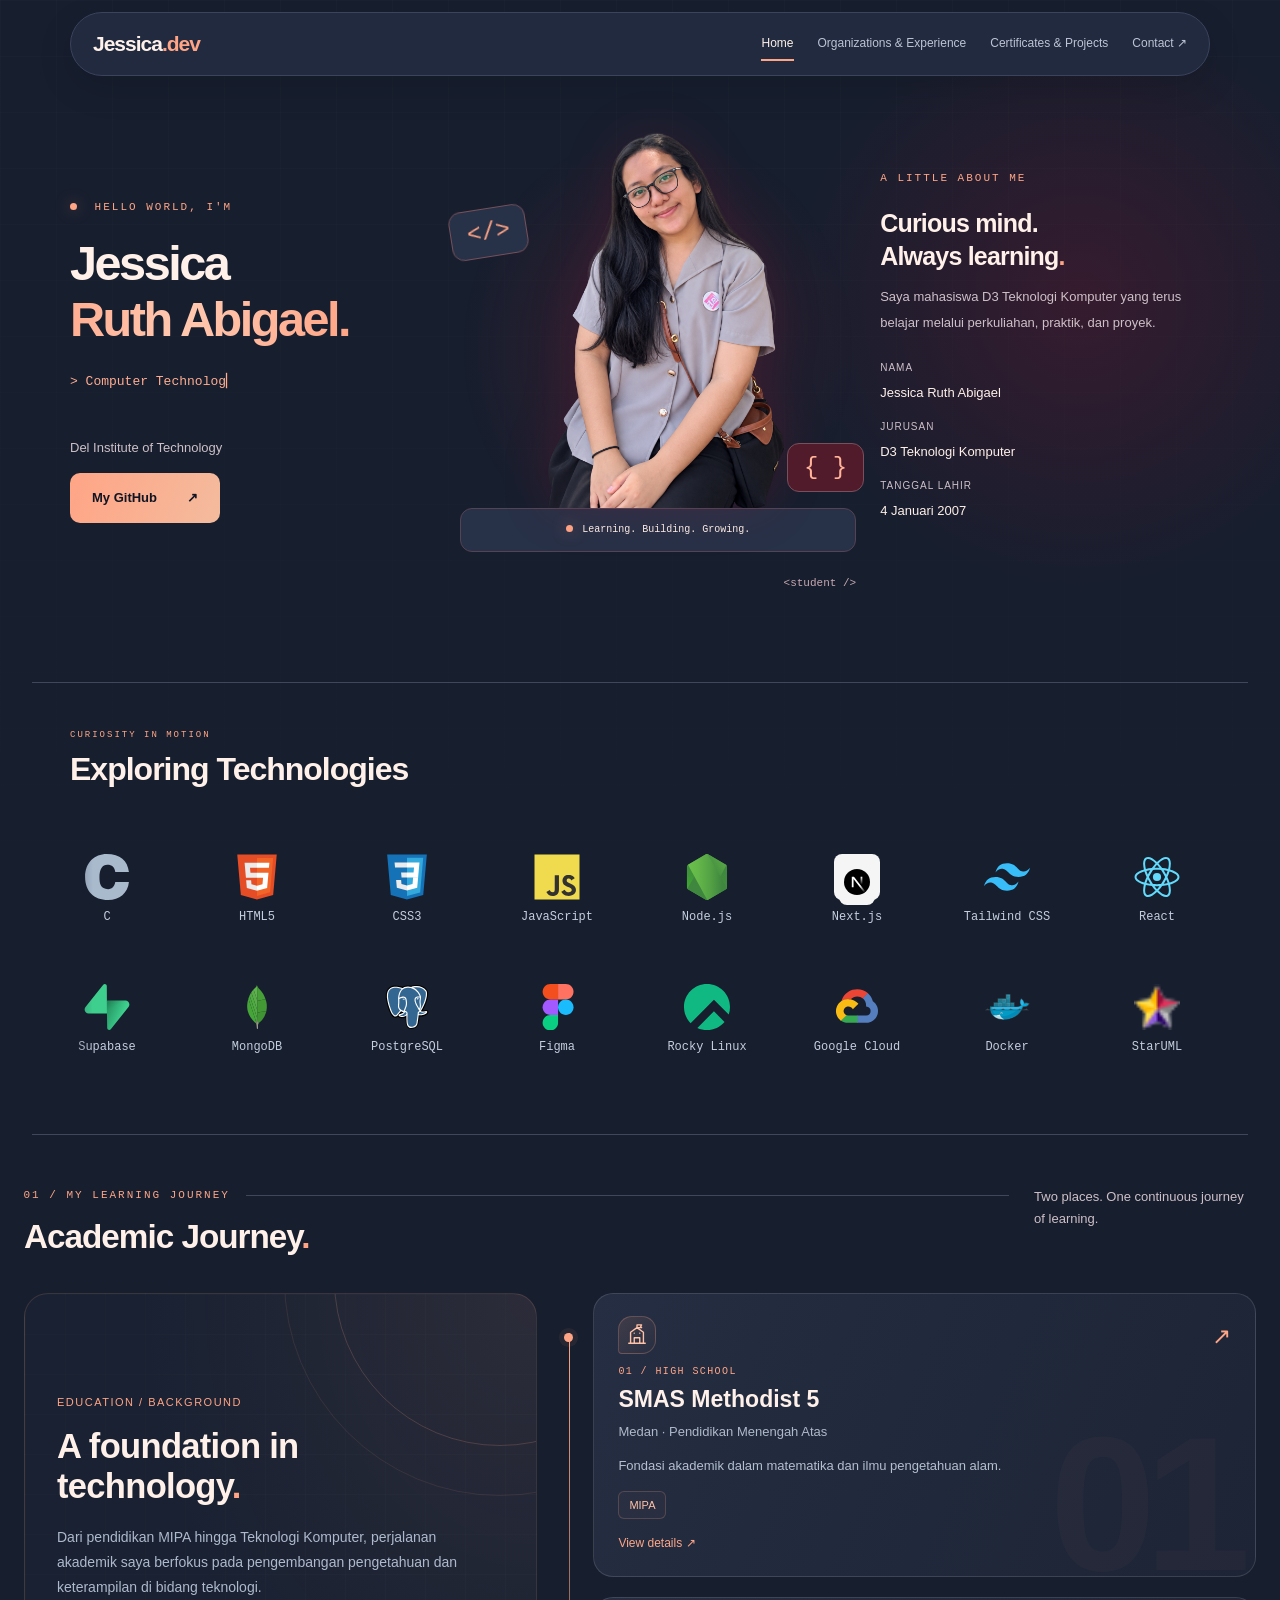
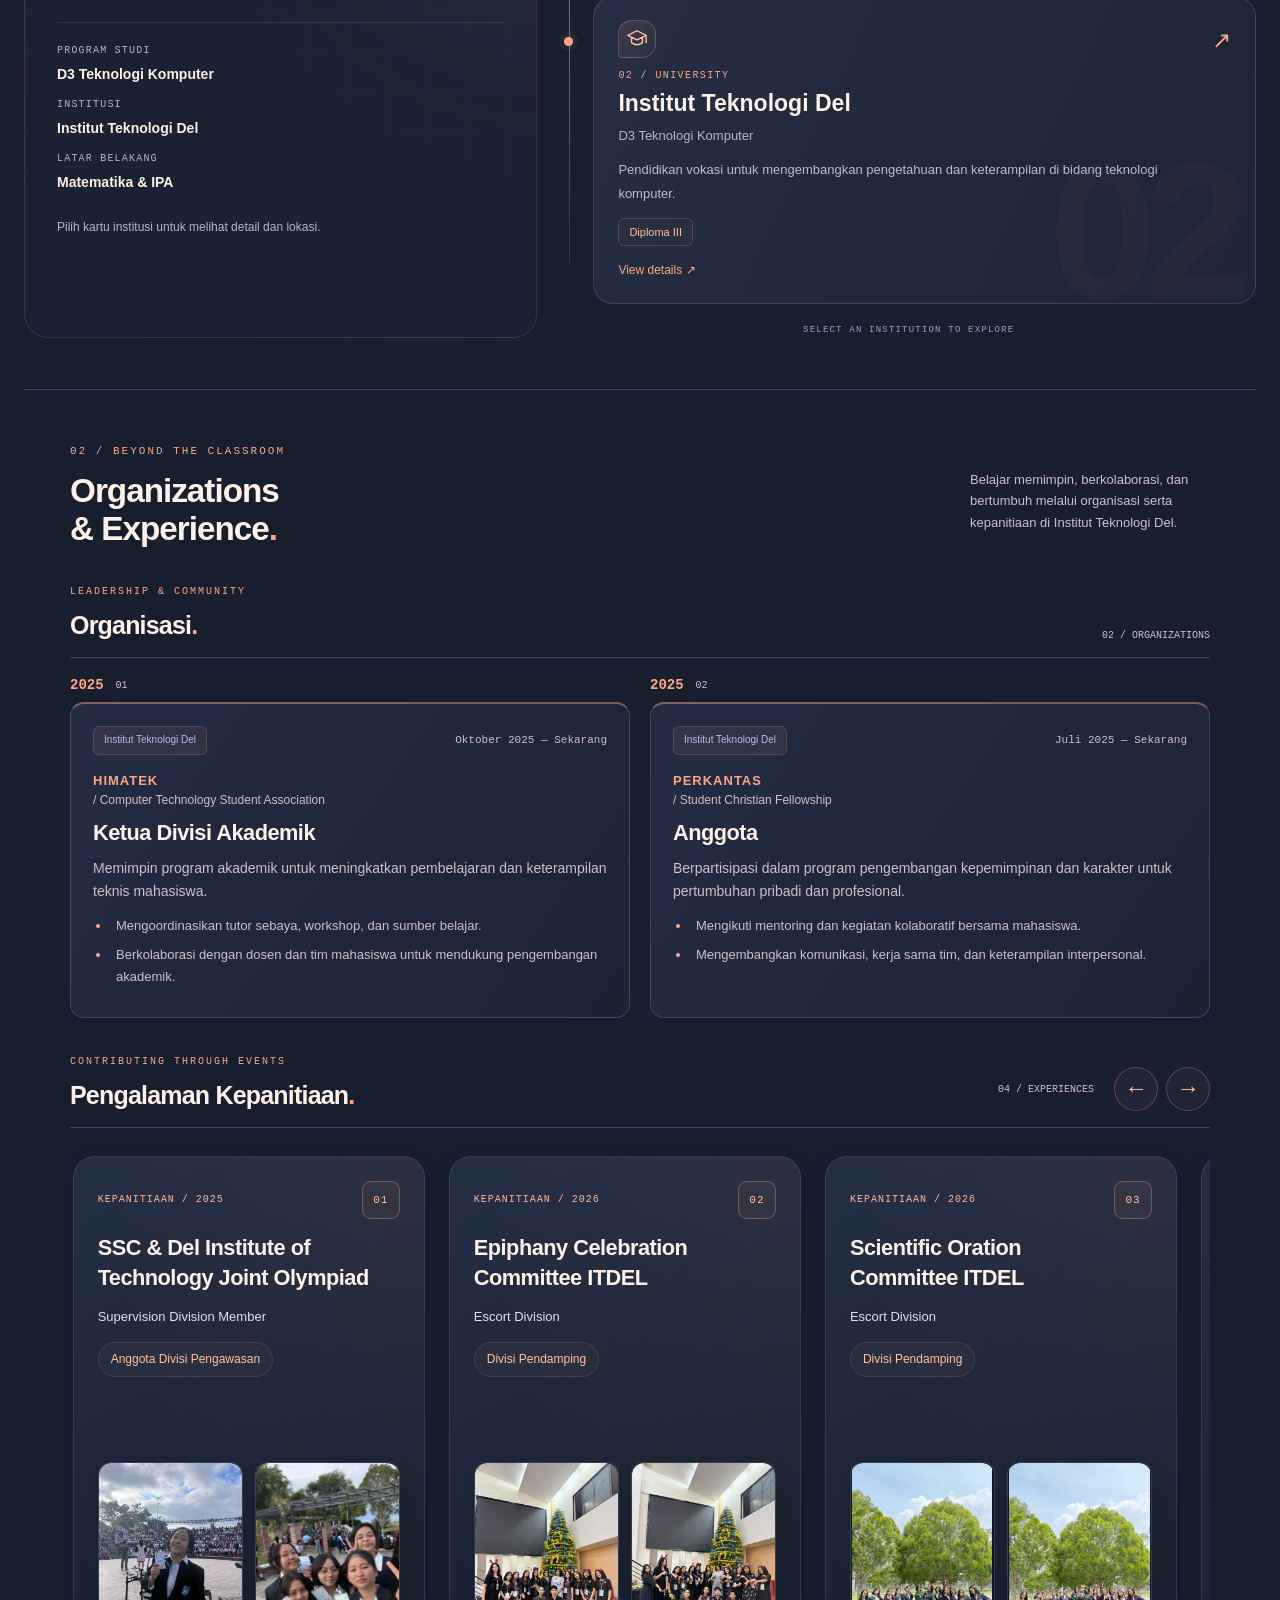
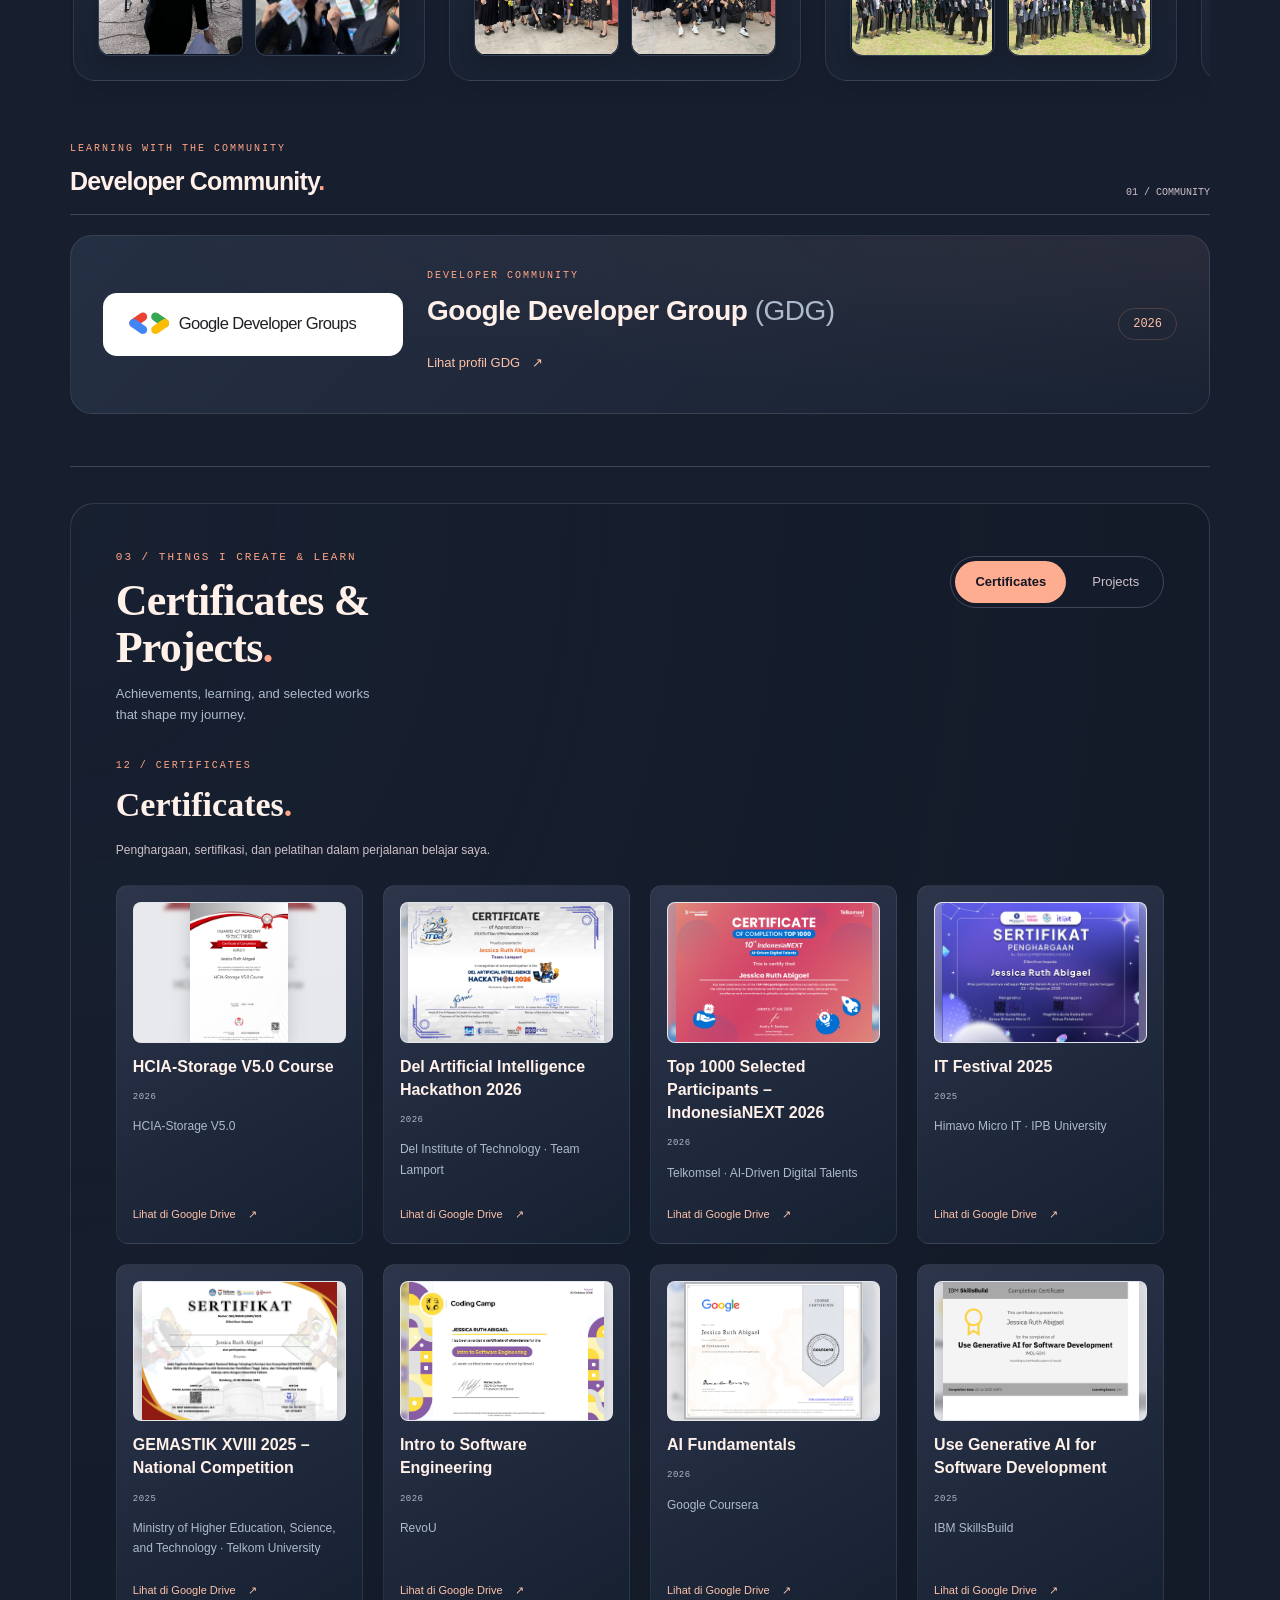
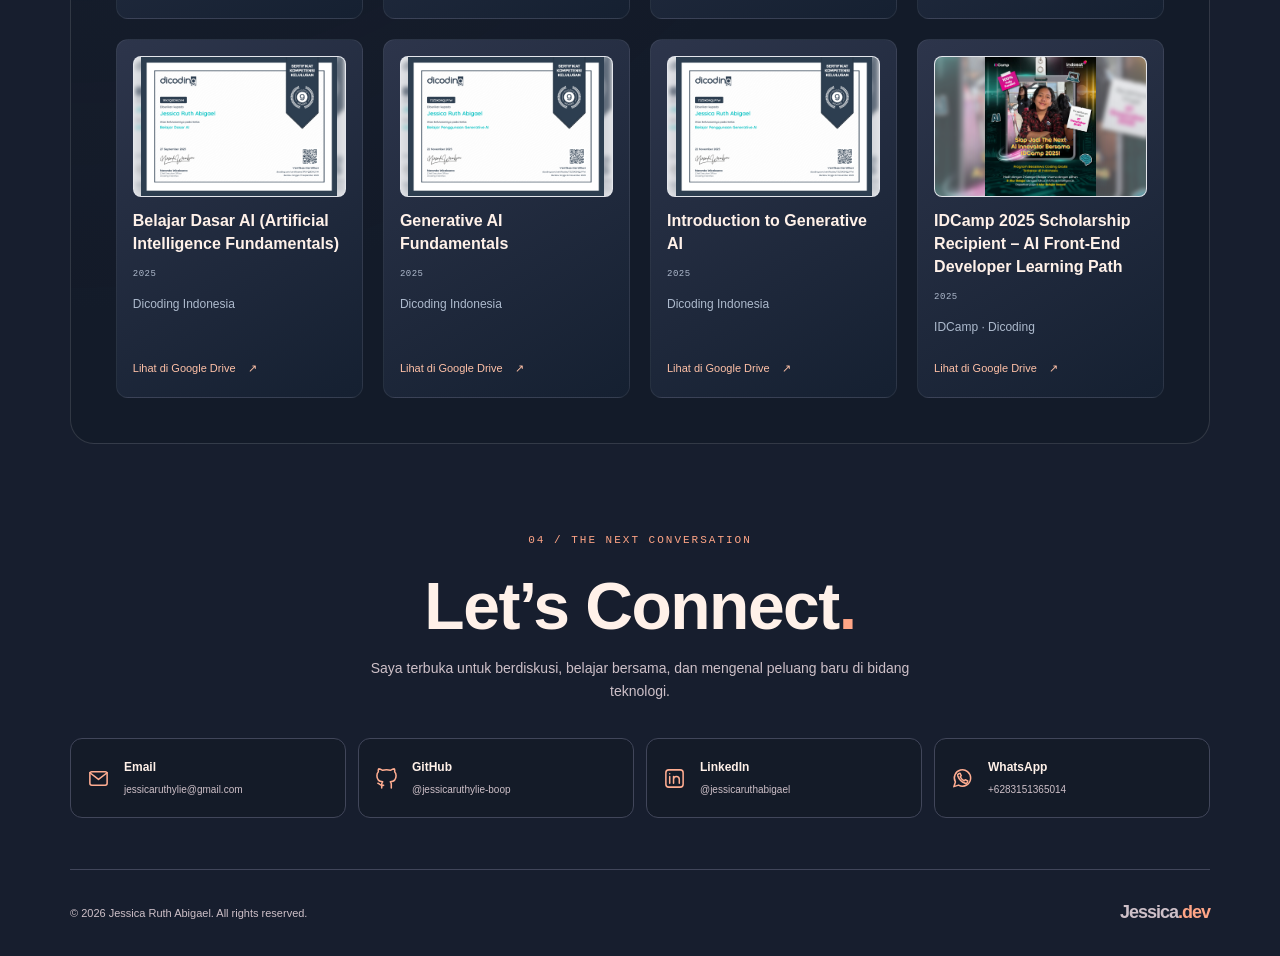
==== commit d086628a: "a" ====
--- a/portofolio-jessicaruth/jessica-dark/index.html
+++ b/portofolio-jessicaruth/jessica-dark/index.html
@@ -1611,29 +1611,26 @@
           </a>
           <div class="contact-item" data-contact="github">
             <svg viewBox="0 0 24 24" aria-hidden="true">
-              <pathb
+              <path
                 d="M9 19c-4 1-4-2-6-2m14 5v-4c0-1-.4-2-1-2.5 3-.4 6-1.5 6-6.5 0-1.5-.5-3-1.5-4 .2-1 .2-2-.2-3 0 0-1.3-.3-4.3 1.5a15 15 0 0 0-8 0C5 1.7 3.7 2 3.7 2c-.4 1-.4 2-.2 3C2.5 6 2 7.5 2 9c0 5 3 6.1 6 6.5-.6.5-1 1.5-1 2.5v4"
               />
             </svg>
             <div><strong>GitHub</strong><span>[Username GitHub]</span></div>
           </div>
-          <div class="contact-item" data-contact="linkedin">
+          <a class="contact-item" data-contact="linkedin" href="https://www.linkedin.com/in/jessicaruthabigael/" target="_blank" rel="noopener noreferrer">
             <svg viewBox="0 0 24 24" aria-hidden="true">
               <rect x="3" y="3" width="18" height="18" rx="3" />
               <path d="M7 10v7m0-10v.1M11 17v-7m0 3c0-4 6-4 6 0v4" />
             </svg>
-            <div><strong>LinkedIn</strong><span>[Profil LinkedIn]</span></div>
-          </div>
-          <div class="contact-item" data-contact="instagram">
-            <svg viewBox="0 0 24 24" aria-hidden="true">
-              <rect x="3" y="3" width="18" height="18" rx="5" />
-              <circle cx="12" cy="12" r="4" />
-              <path d="M17.5 6.5h.01" />
-            </svg>
-            <div>
-              <strong>Instagram</strong><span>[Username Instagram]</span>
-            </div>
-          </div>
+            <div><strong>LinkedIn</strong><span>@jessicaruthabigael</span></div>
+          </a>
+          <a class="contact-item" data-contact="whatsapp" href="https://wa.me/6283151365014" target="_blank" rel="noopener noreferrer">
+            <svg viewBox="0 0 24 24" aria-hidden="true">
+              <path d="M20.5 11.5a8.5 8.5 0 0 1-12.6 7.4L3 20.5l1.6-4.9a8.5 8.5 0 1 1 15.9-4.1Z" />
+              <path d="m8 7 1.5-.5 1.2 2.6-1.1 1.1a9 9 0 0 0 4.2 4.2l1.1-1.1 2.6 1.2L17 16c-.4.9-1.4 1.2-2.3.9A13 13 0 0 1 7.1 9.3C6.8 8.4 7.1 7.4 8 7Z" />
+            </svg>
+            <div><strong>WhatsApp</strong><span>+6283151365014</span></div>
+          </a>
         </div>
       </section>
     </main>
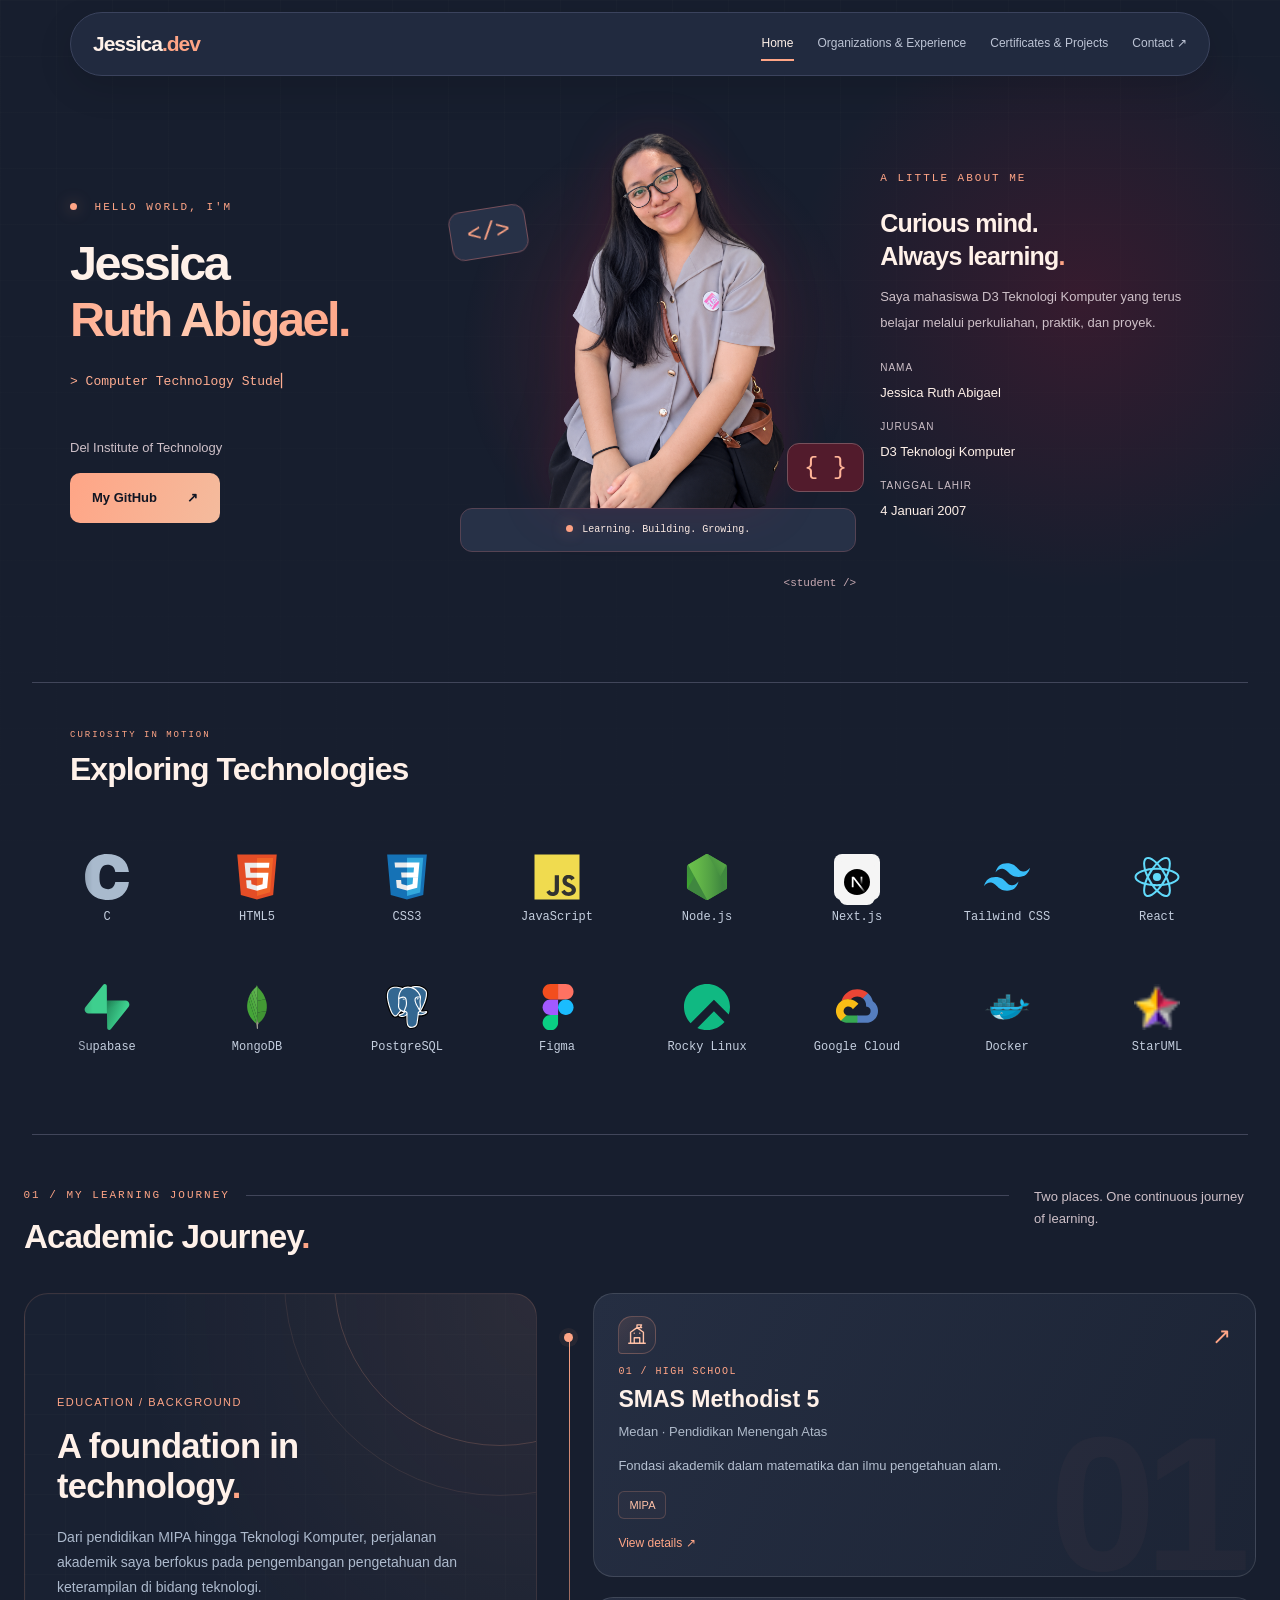
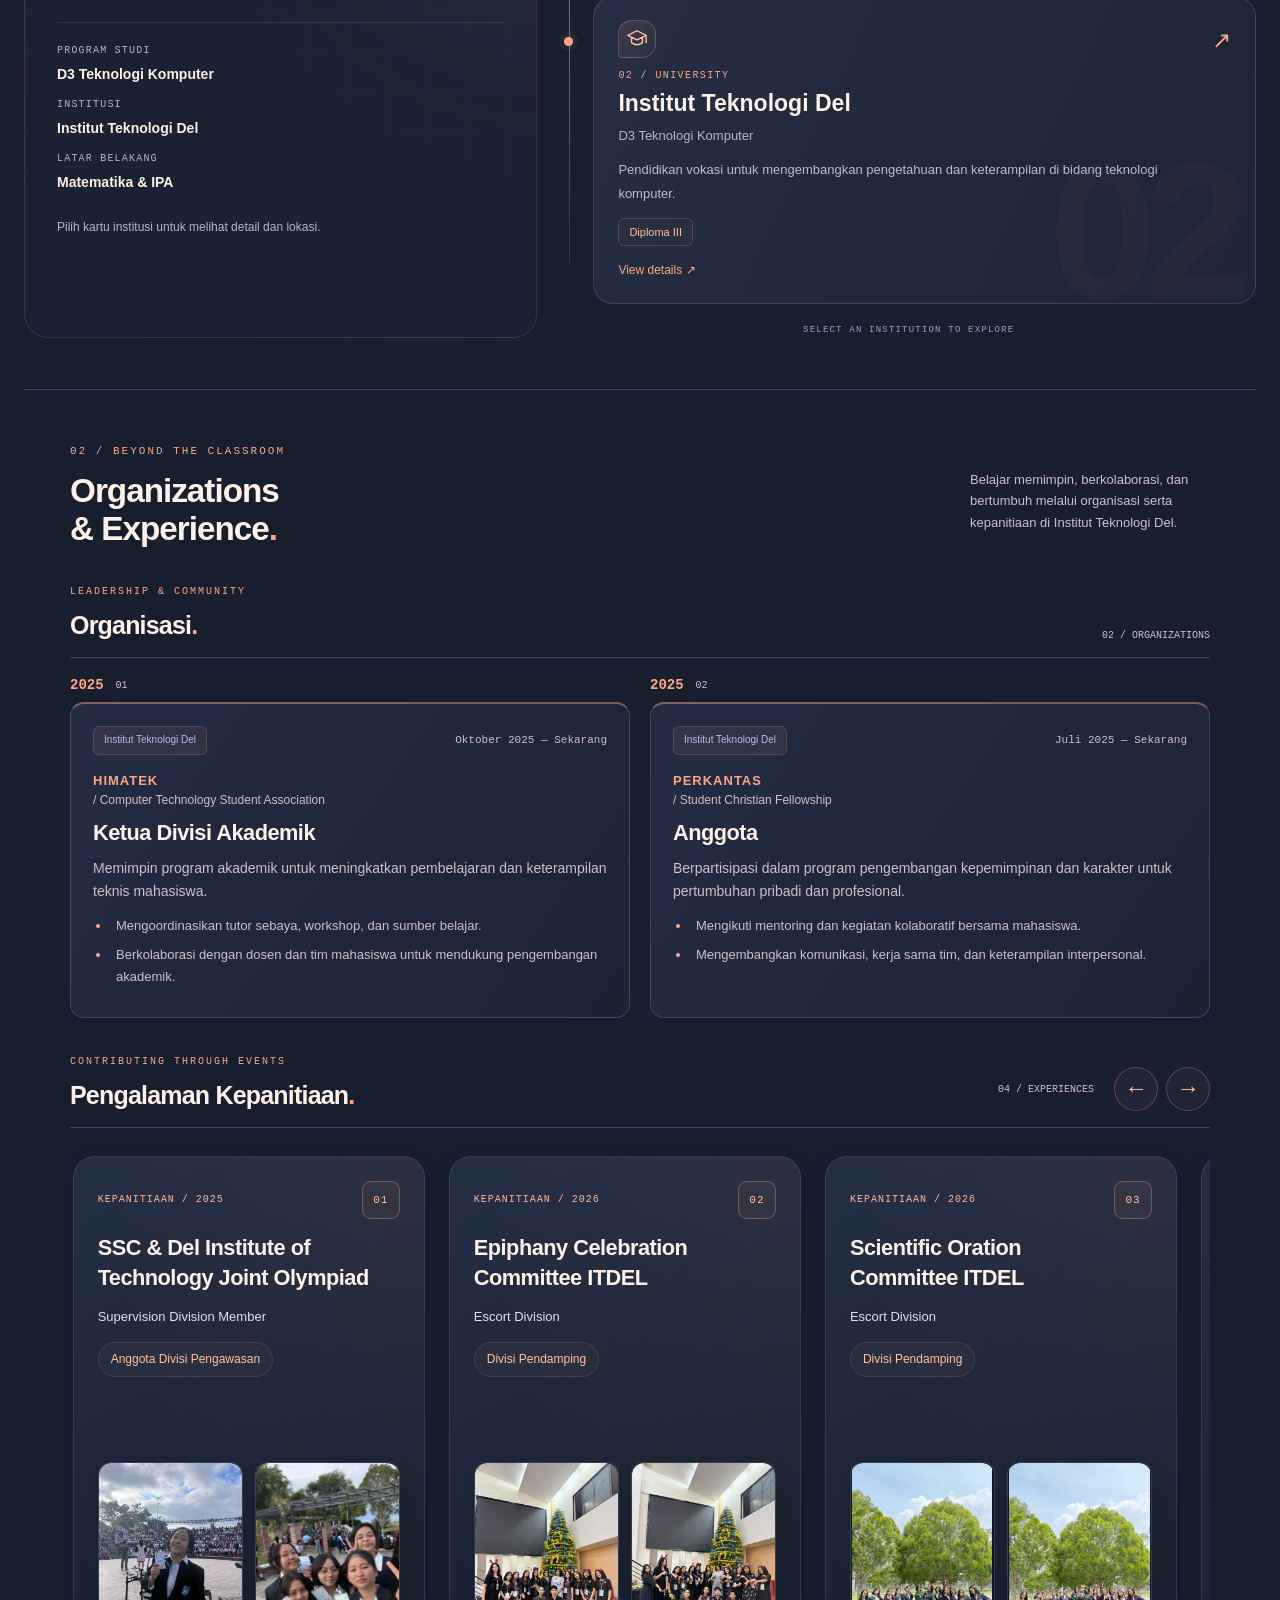
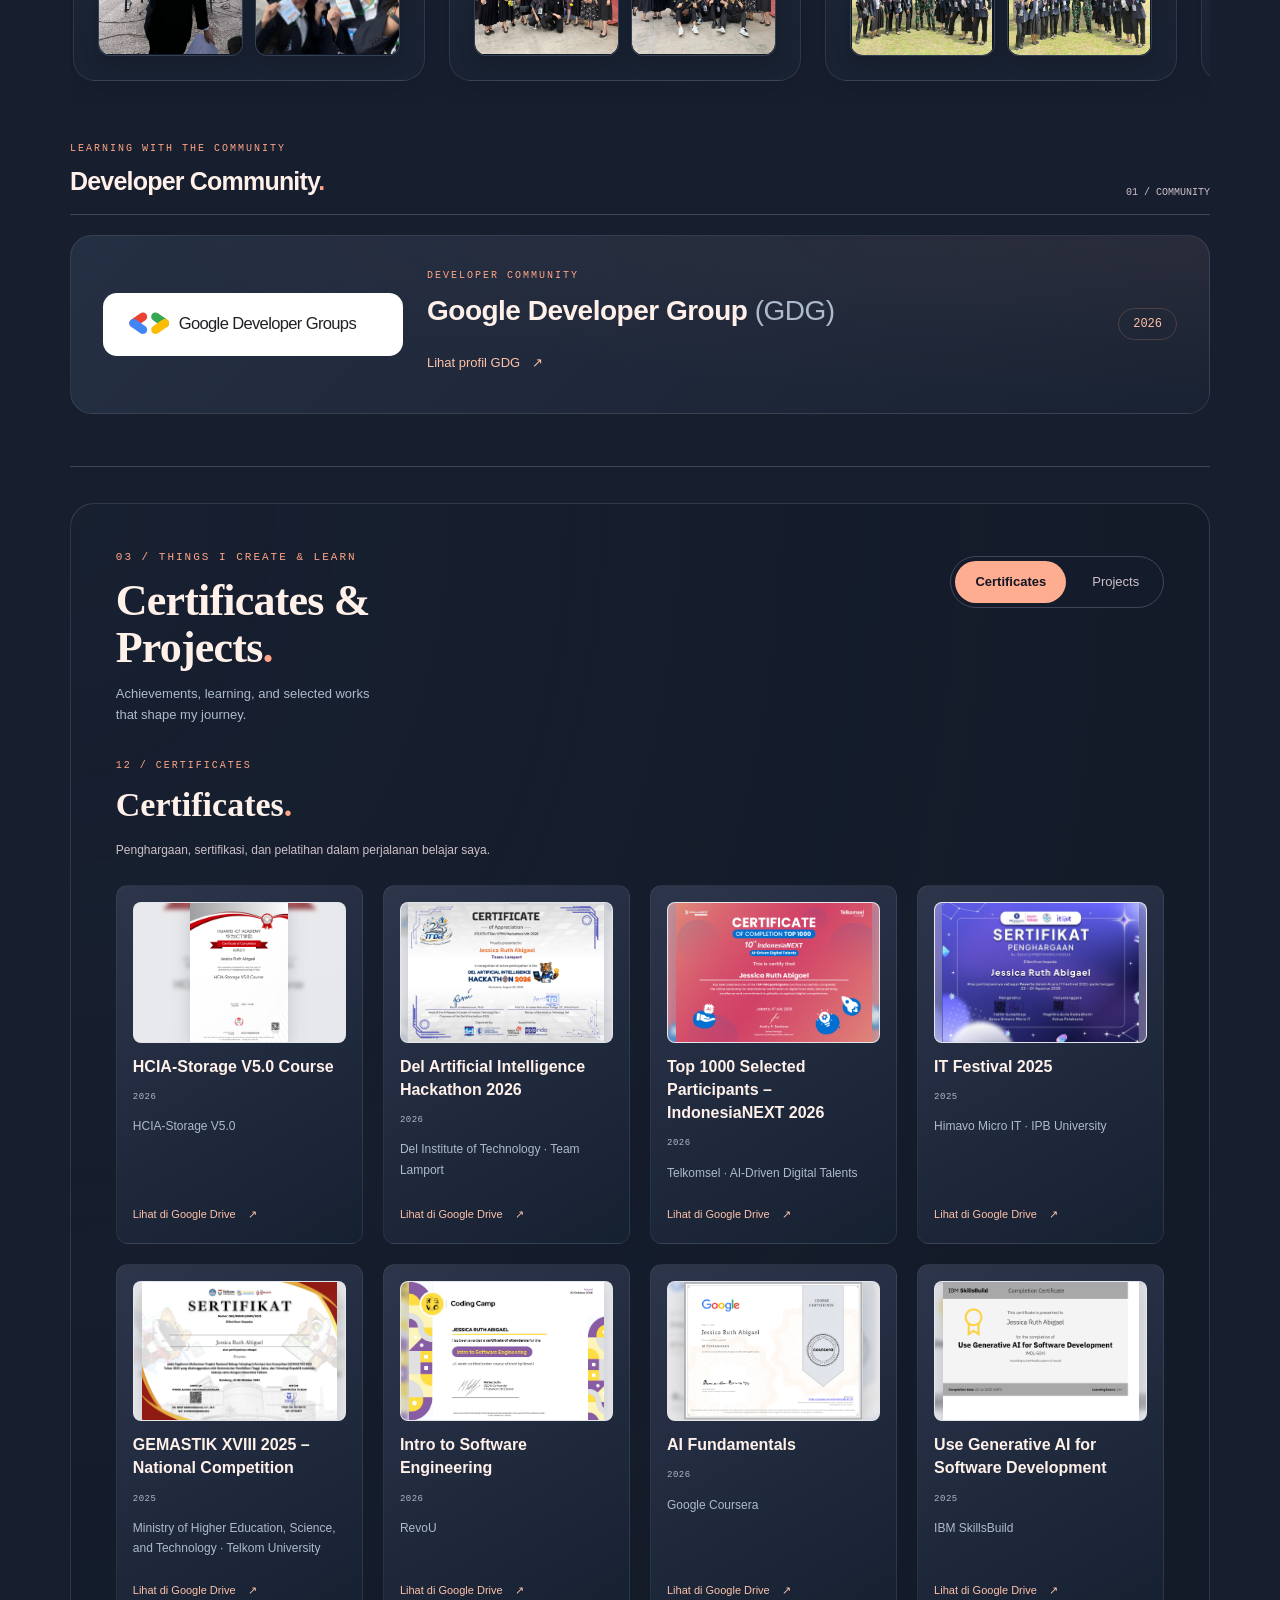
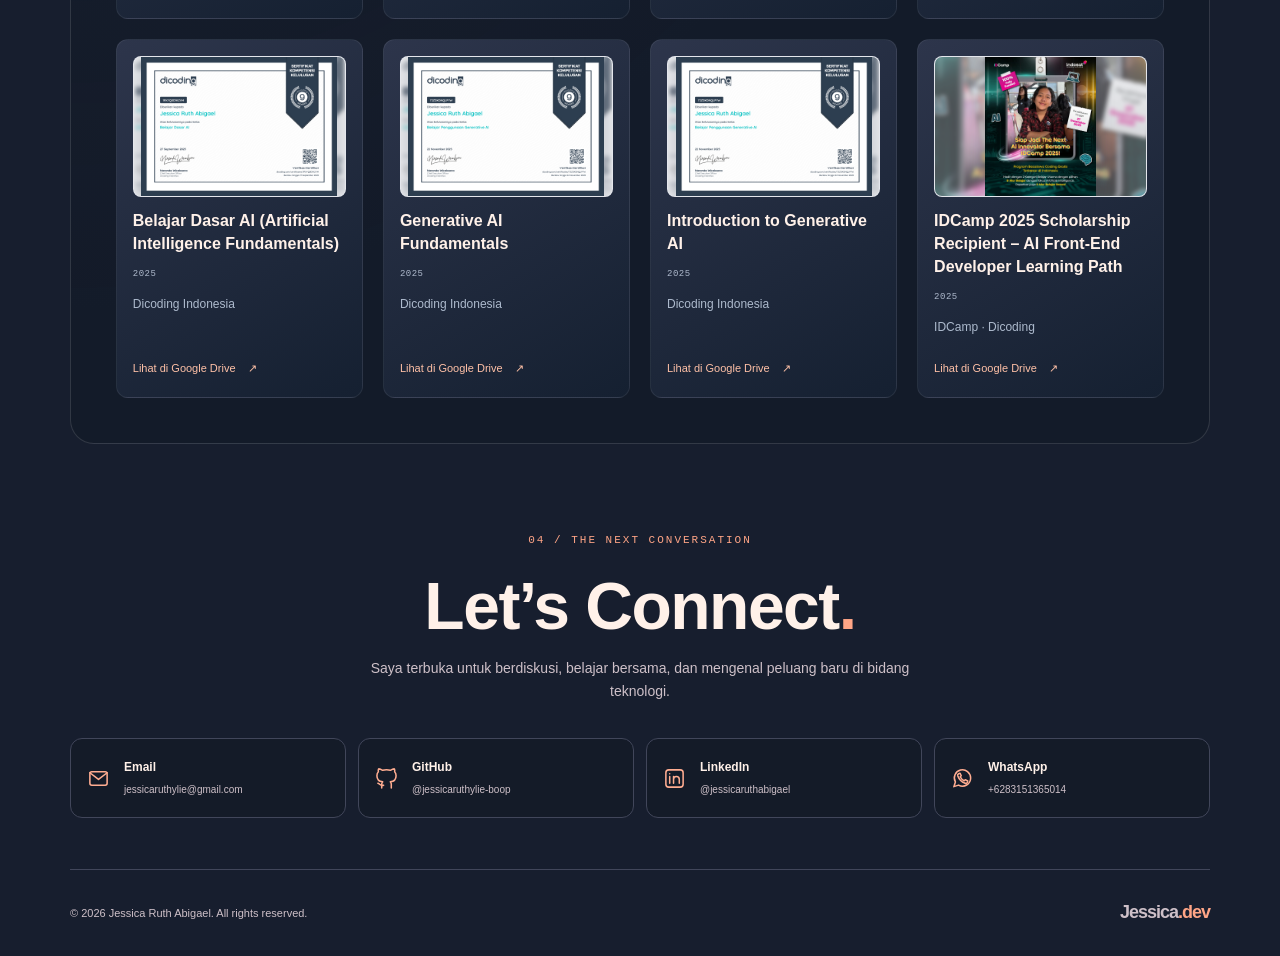
==== commit 5813d3df: "d" ====
--- a/portofolio-jessicaruth/jessica-dark/index.html
+++ b/portofolio-jessicaruth/jessica-dark/index.html
@@ -1617,7 +1617,7 @@
             </svg>
             <div><strong>GitHub</strong><span>[Username GitHub]</span></div>
           </div>
-          <a class="contact-item" data-contact="linkedin" href="https://www.linkedin.com/in/jessicaruthabigael/" target="_blank" rel="noopener noreferrer">
+          <a class="contact-item" data-contact="linkedin" href="https://www.linkedin.com/in/jessicaruthabigael" target="_blank" rel="noopener noreferrer">
             <svg viewBox="0 0 24 24" aria-hidden="true">
               <rect x="3" y="3" width="18" height="18" rx="3" />
               <path d="M7 10v7m0-10v.1M11 17v-7m0 3c0-4 6-4 6 0v4" />
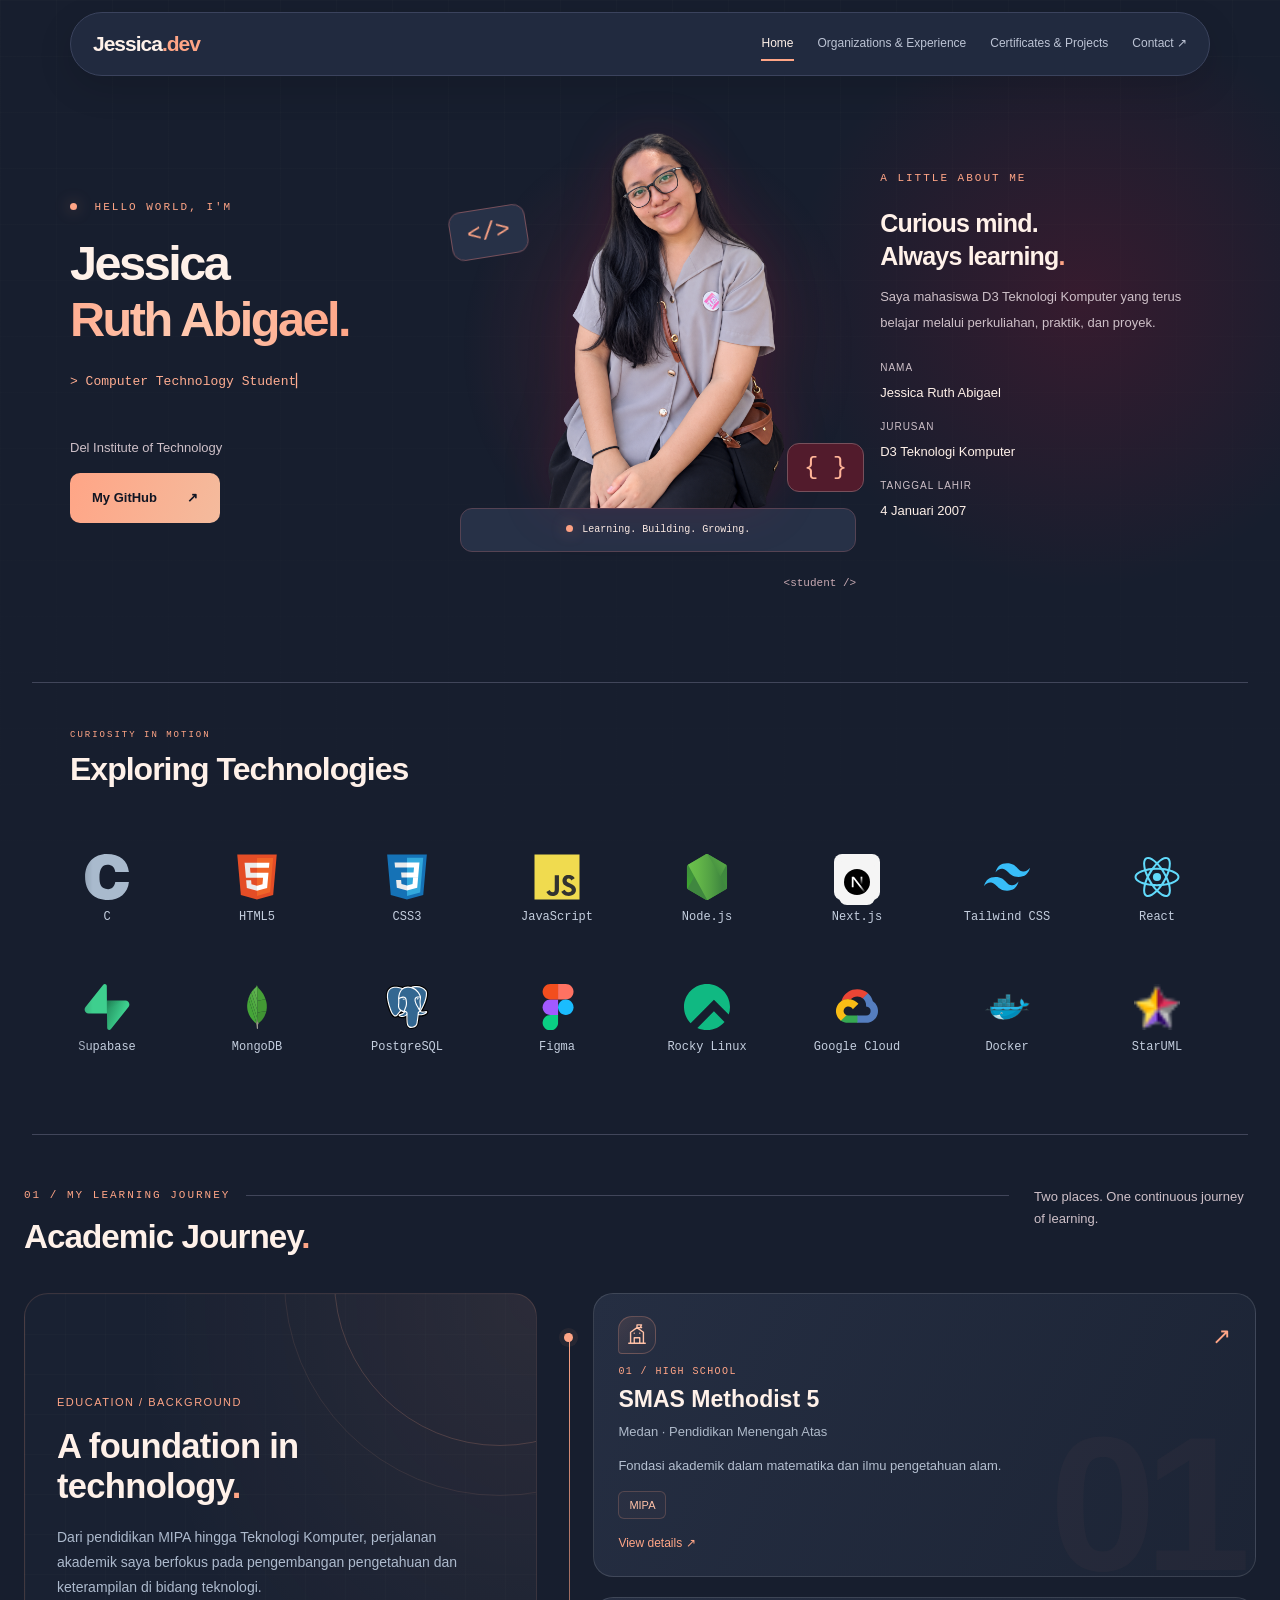
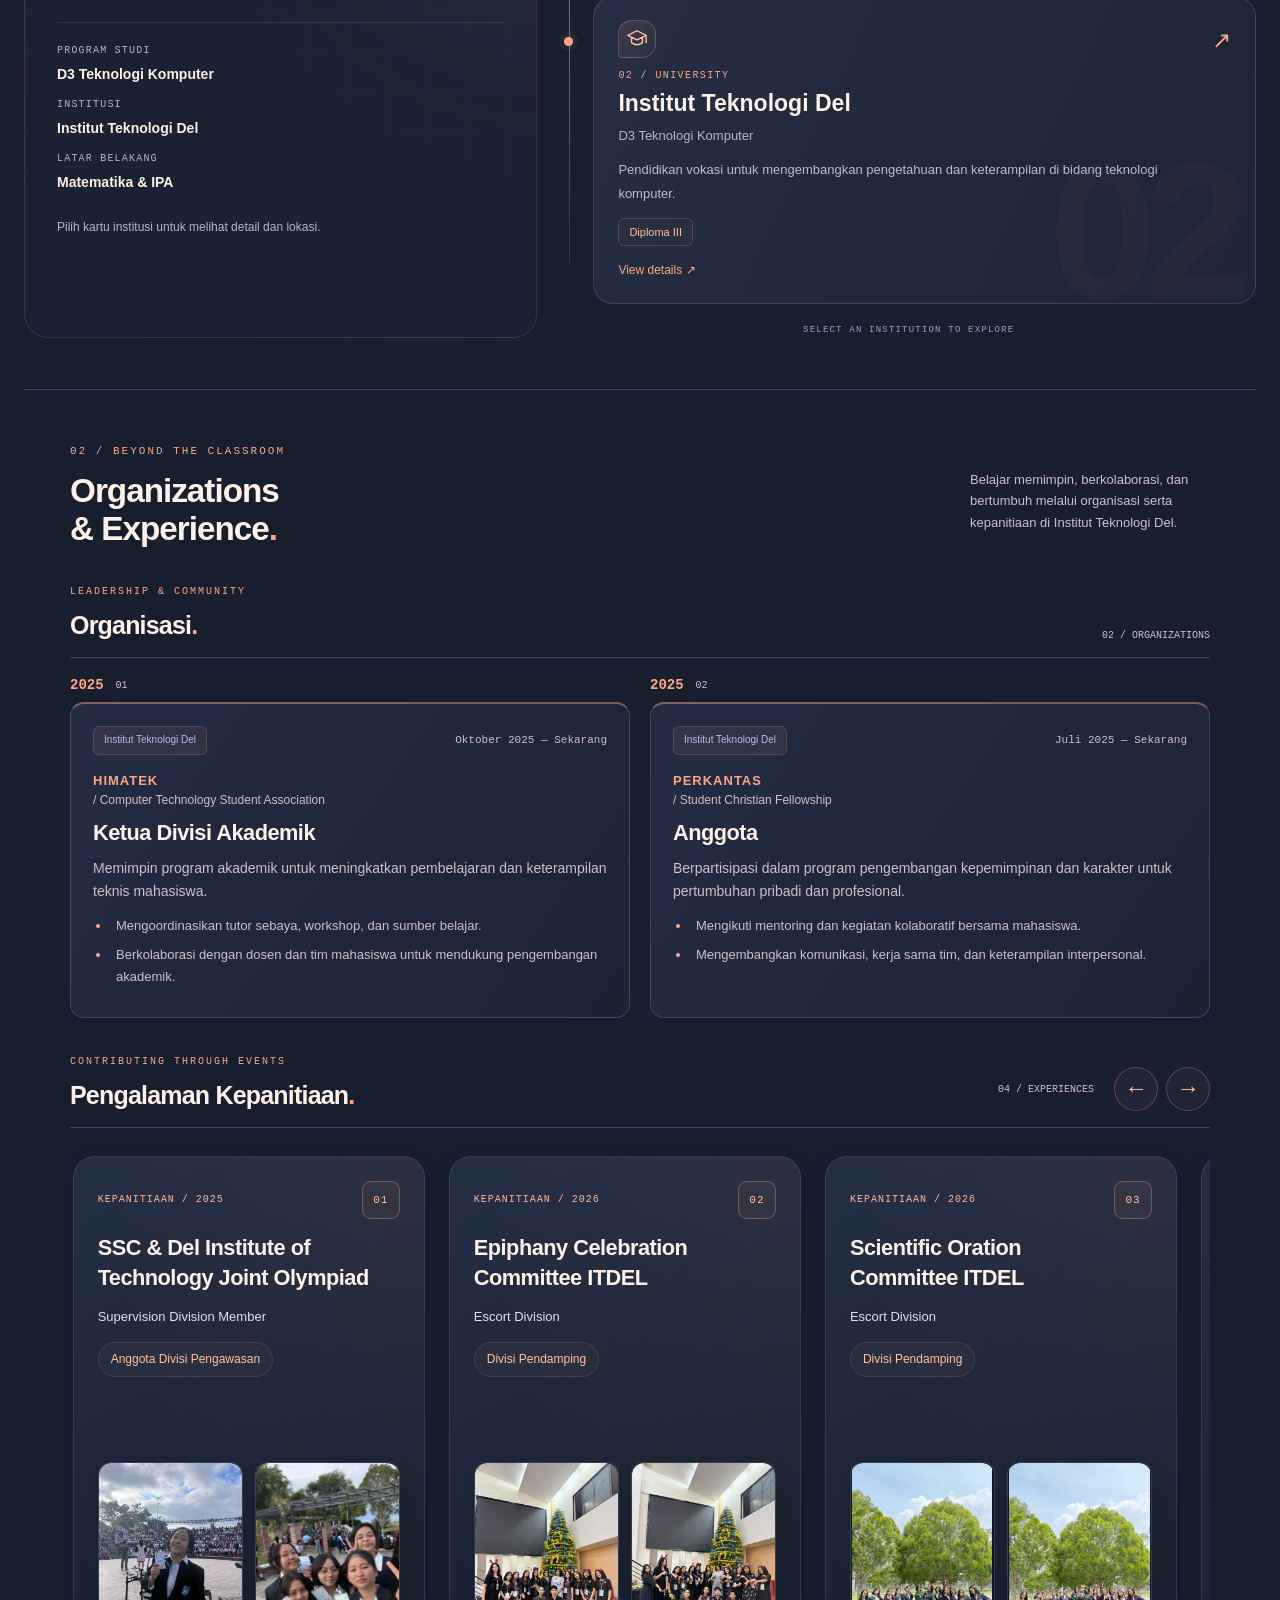
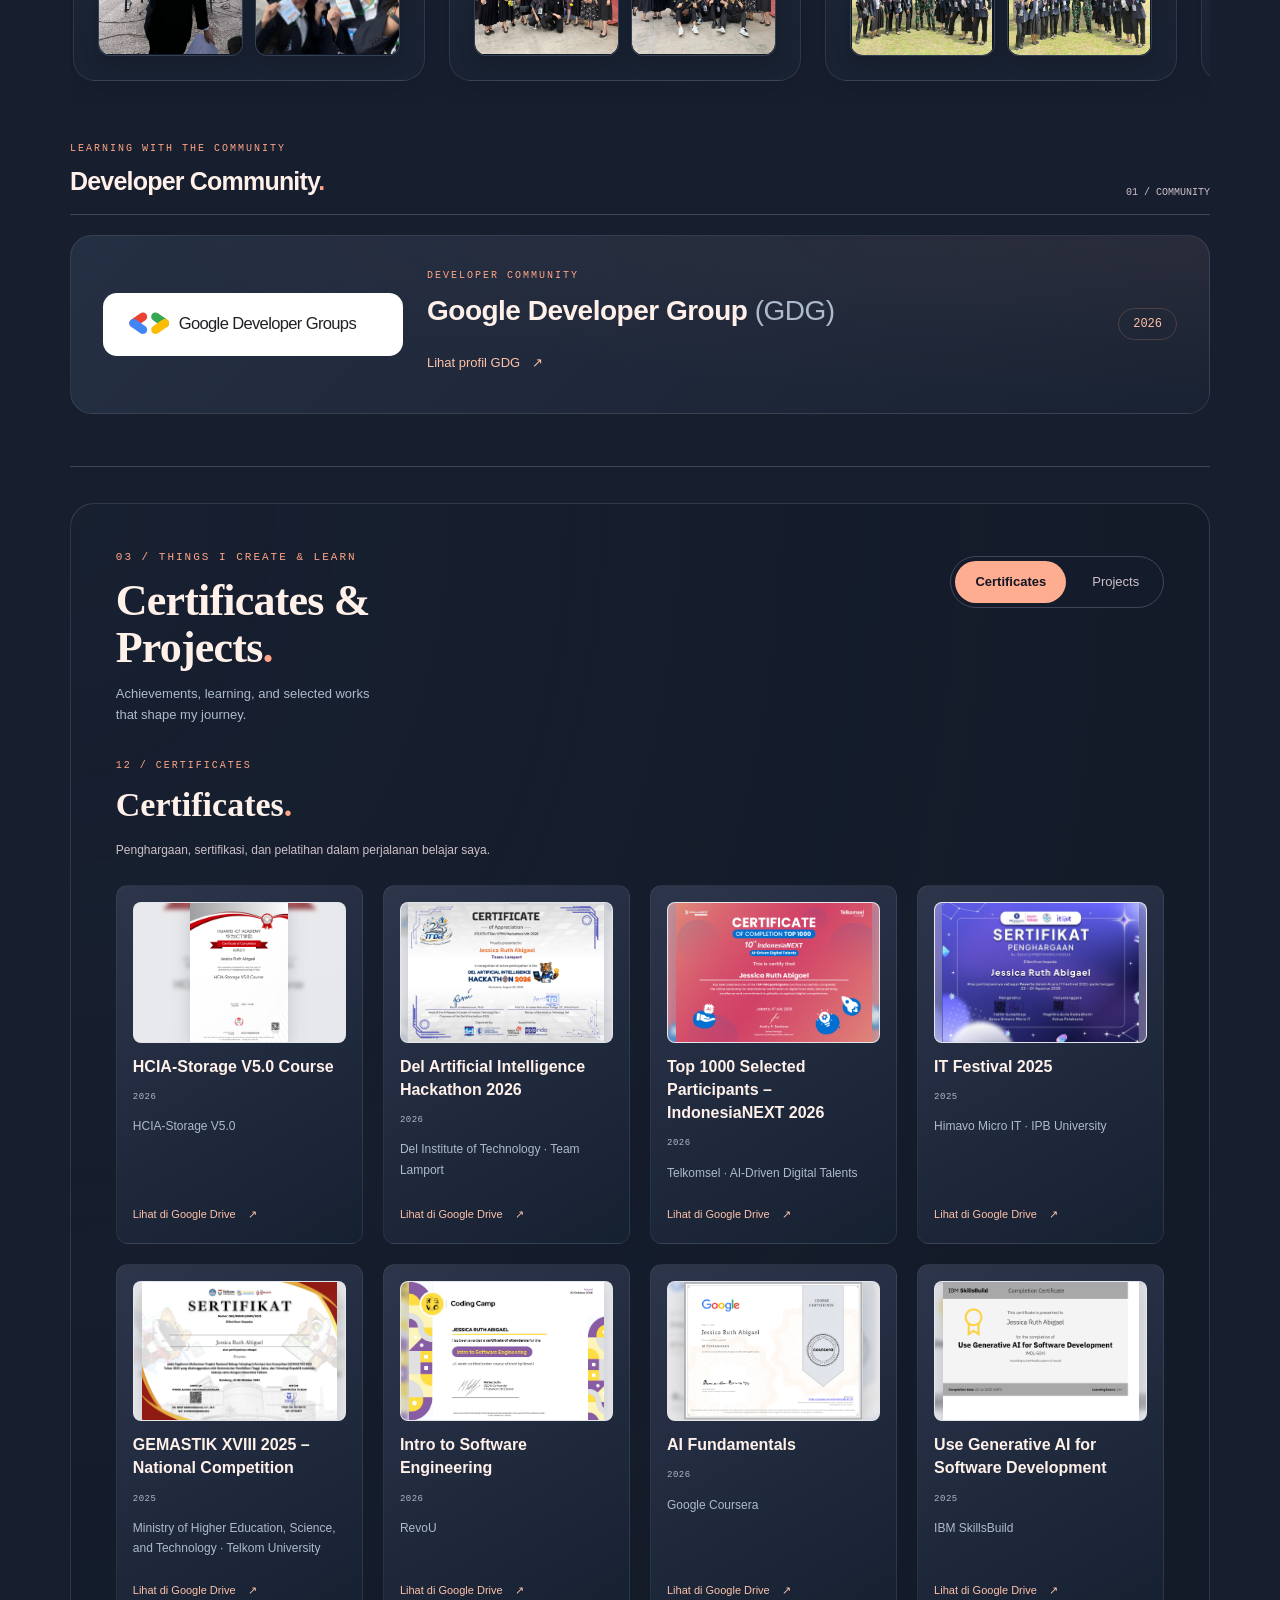
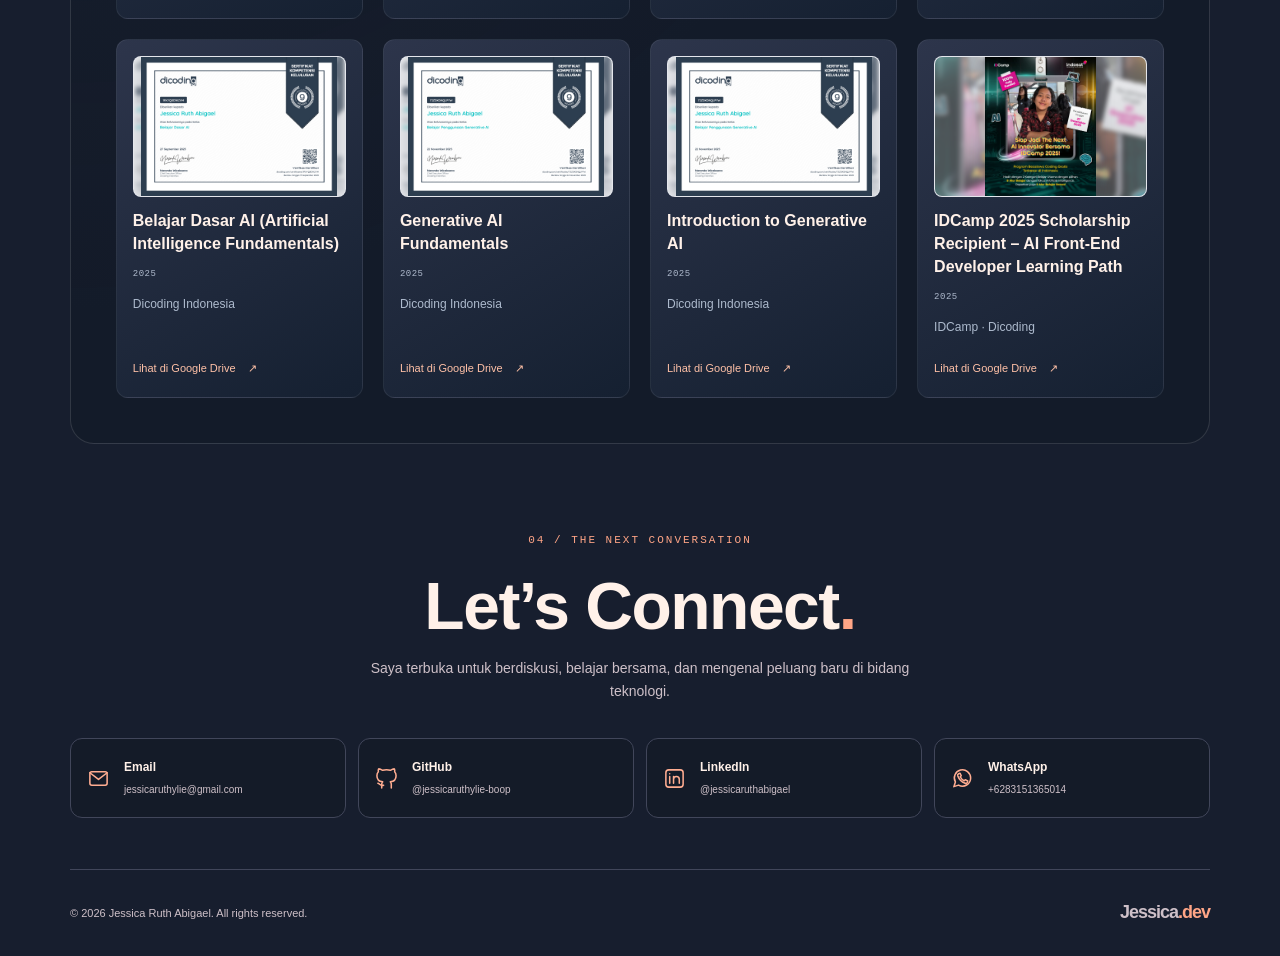
==== commit ba71884b: "Update print statement from 'Hello' to 'Goodbye'" ====
--- a/portofolio-jessicaruth/jessica-dark/index.html
+++ b/portofolio-jessicaruth/jessica-dark/index.html
@@ -1607,7 +1607,7 @@
             </svg>
             <div>
               <strong>Email</strong><span>jessicaruthylie@gmail.com</span>
-            </div>
+            </div>
           </a>
           <div class="contact-item" data-contact="github">
             <svg viewBox="0 0 24 24" aria-hidden="true">
@@ -1622,14 +1622,14 @@
               <rect x="3" y="3" width="18" height="18" rx="3" />
               <path d="M7 10v7m0-10v.1M11 17v-7m0 3c0-4 6-4 6 0v4" />
             </svg>
-            <div><strong>LinkedIn</strong><span>@jessicaruthabigael</span></div>
+            <div><strong>LinkedIn</strong><span>@jessicaruthabigael</span></div>
           </a>
-          <a class="contact-item" data-contact="whatsapp" href="https://wa.me/6283151365014" target="_blank" rel="noopener noreferrer">
-            <svg viewBox="0 0 24 24" aria-hidden="true">
-              <path d="M20.5 11.5a8.5 8.5 0 0 1-12.6 7.4L3 20.5l1.6-4.9a8.5 8.5 0 1 1 15.9-4.1Z" />
-              <path d="m8 7 1.5-.5 1.2 2.6-1.1 1.1a9 9 0 0 0 4.2 4.2l1.1-1.1 2.6 1.2L17 16c-.4.9-1.4 1.2-2.3.9A13 13 0 0 1 7.1 9.3C6.8 8.4 7.1 7.4 8 7Z" />
-            </svg>
-            <div><strong>WhatsApp</strong><span>+6283151365014</span></div>
+          <a class="contact-item" data-contact="whatsapp" href="https://wa.me/6283151365014" target="_blank" rel="noopener noreferrer">
+            <svg viewBox="0 0 24 24" aria-hidden="true">
+              <path d="M20.5 11.5a8.5 8.5 0 0 1-12.6 7.4L3 20.5l1.6-4.9a8.5 8.5 0 1 1 15.9-4.1Z" />
+              <path d="m8 7 1.5-.5 1.2 2.6-1.1 1.1a9 9 0 0 0 4.2 4.2l1.1-1.1 2.6 1.2L17 16c-.4.9-1.4 1.2-2.3.9A13 13 0 0 1 7.1 9.3C6.8 8.4 7.1 7.4 8 7Z" />
+            </svg>
+            <div><strong>WhatsApp</strong><span>+6281360840669</span></div>
           </a>
         </div>
       </section>
